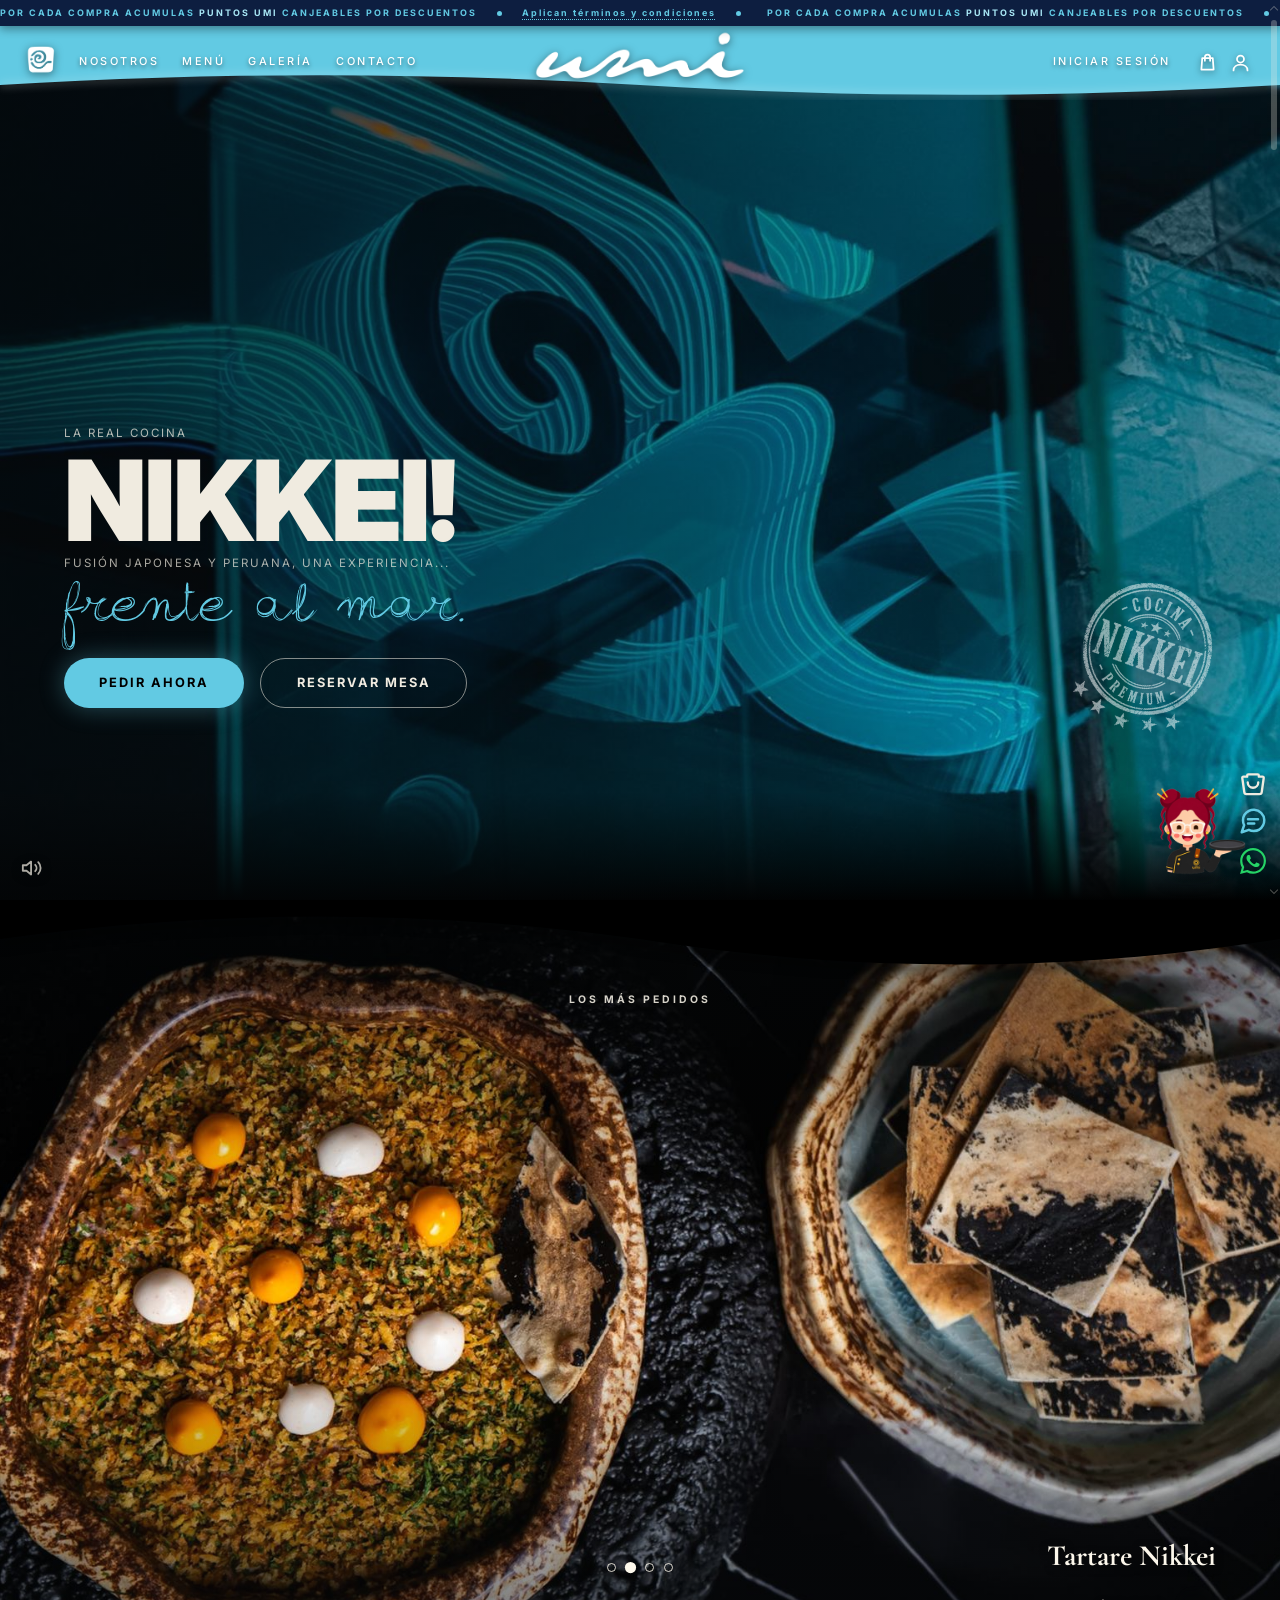
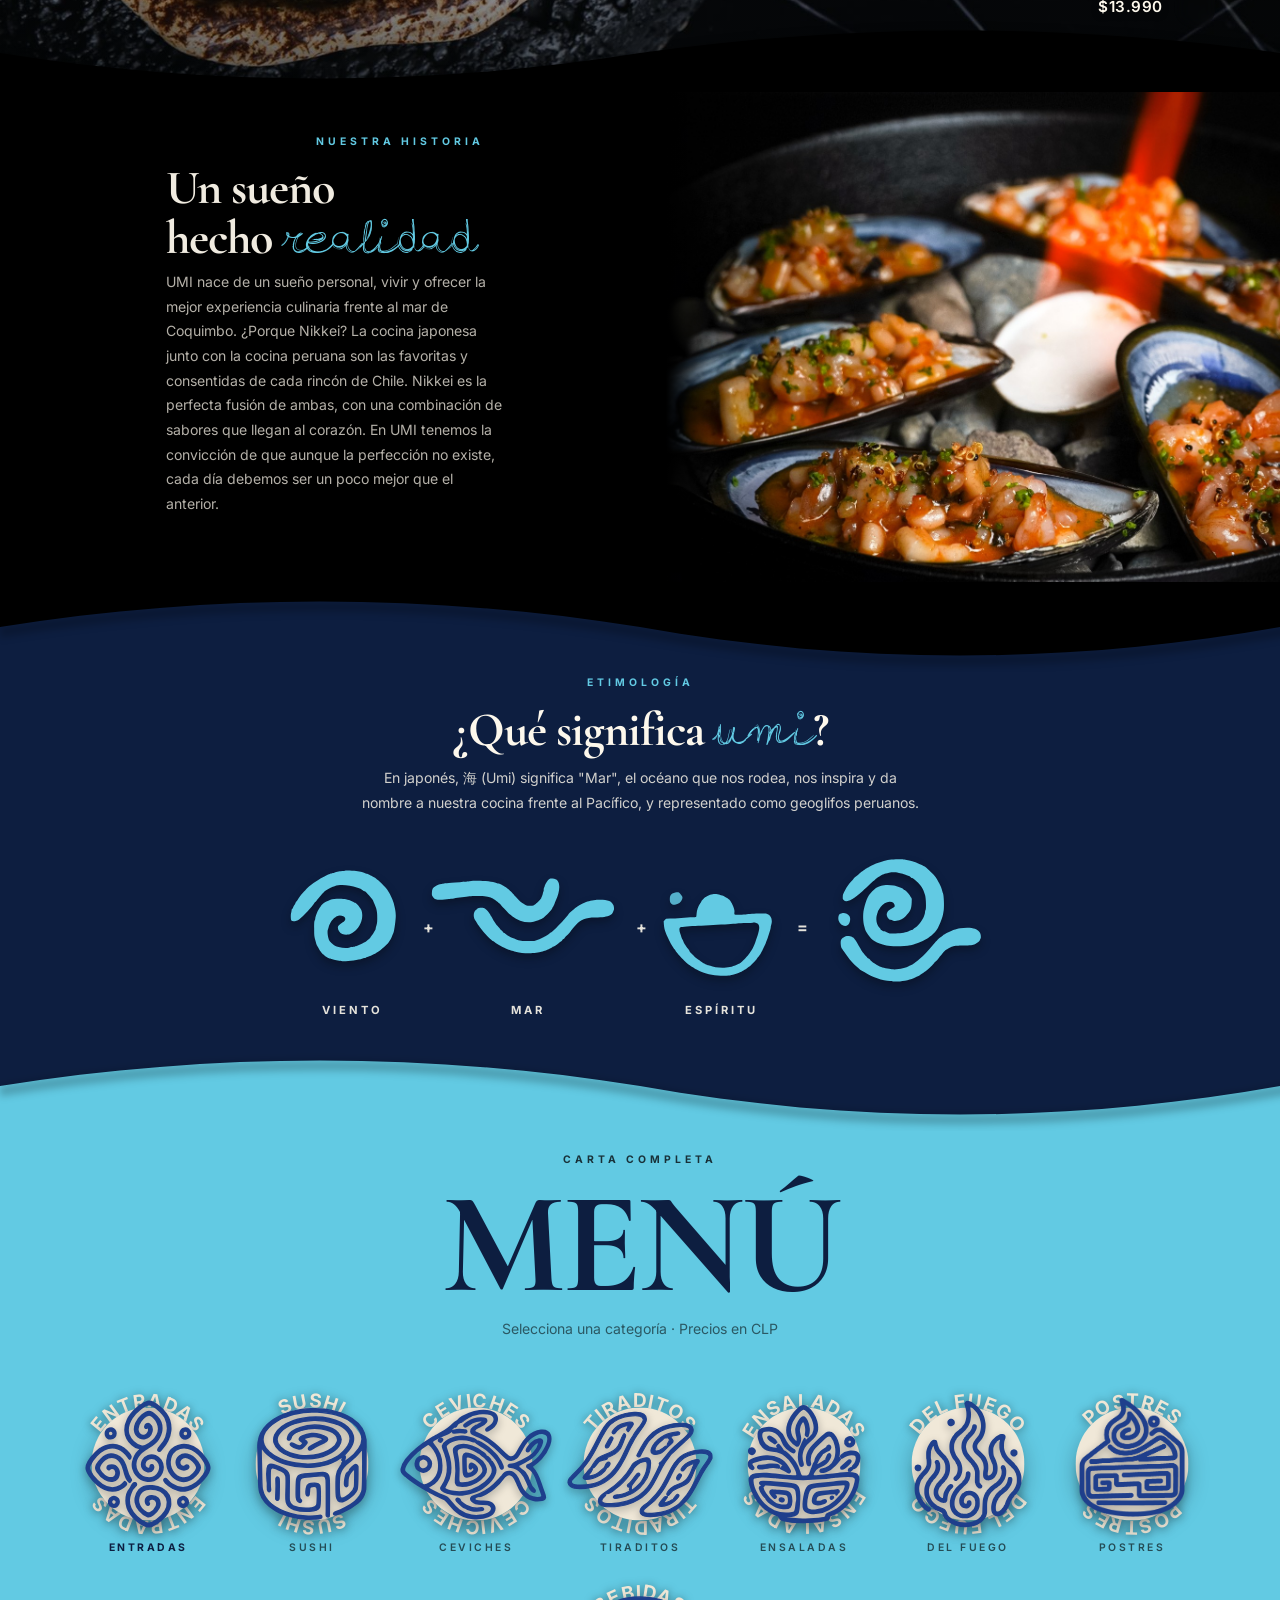
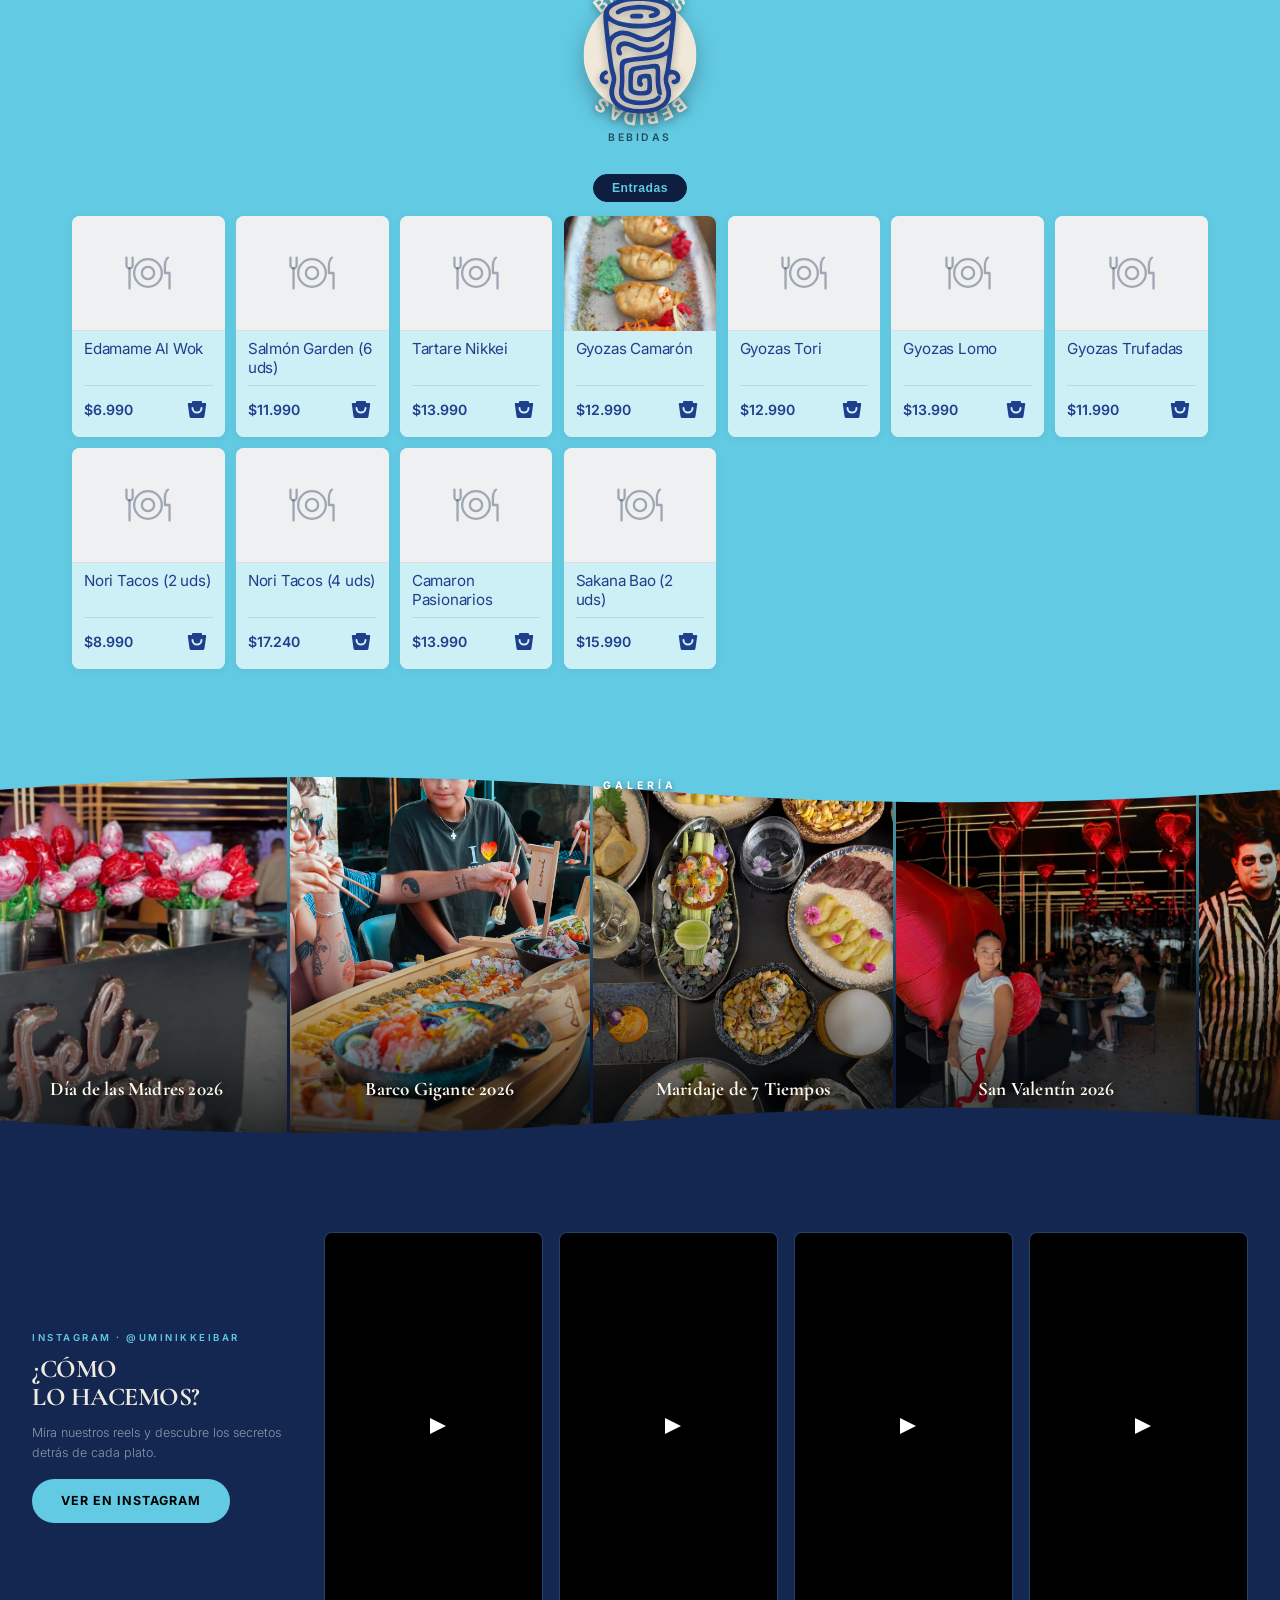
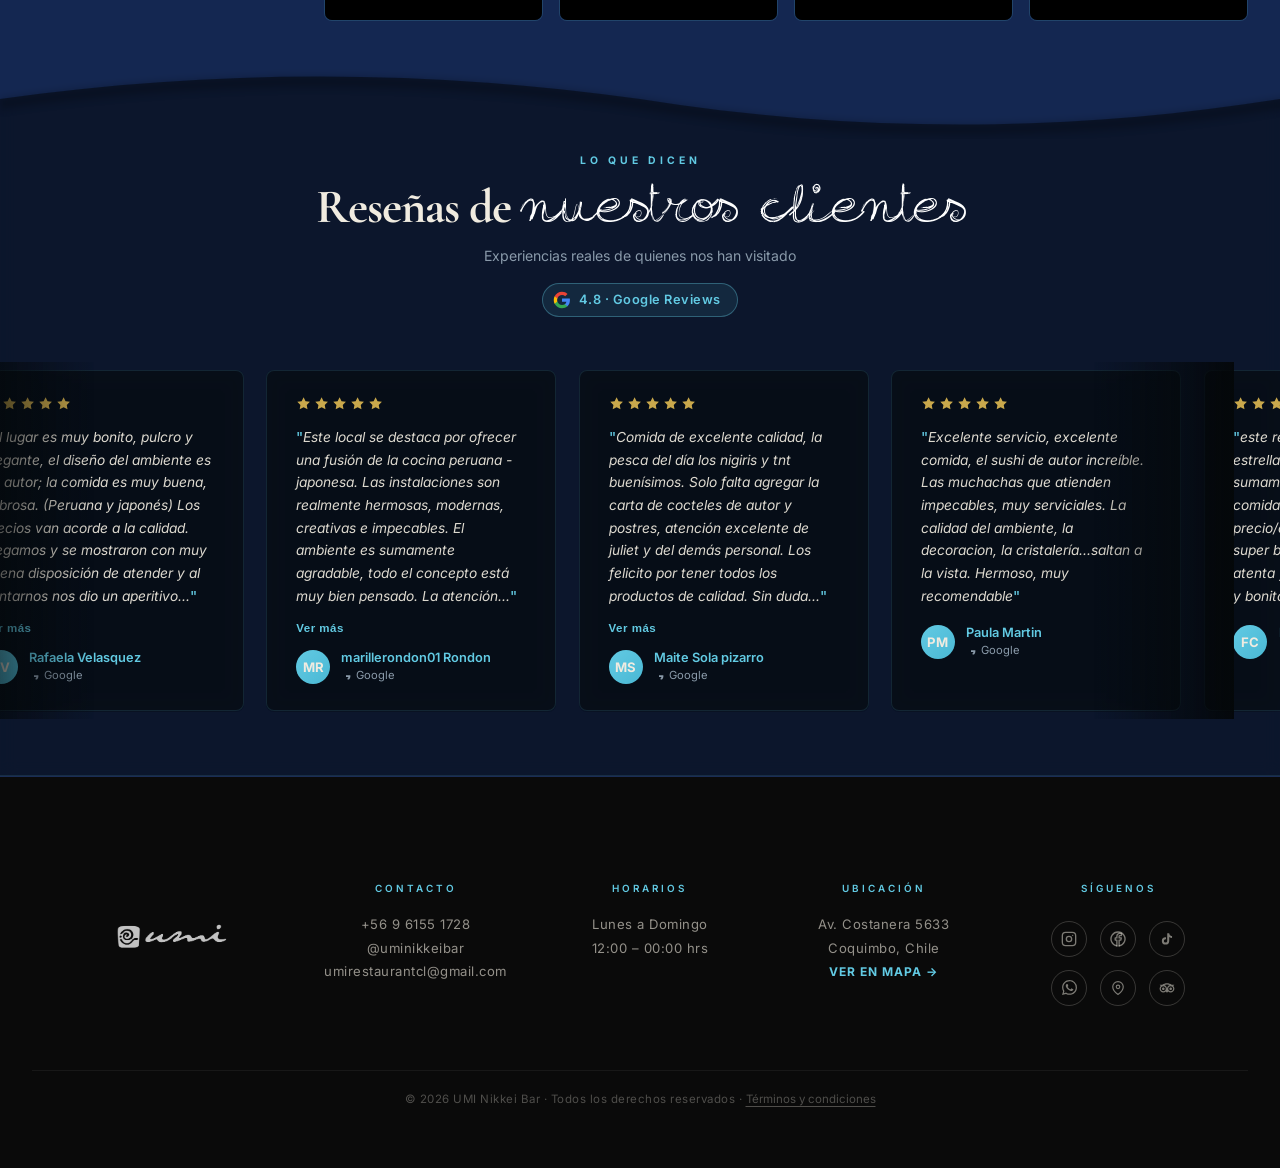
==== index.html @ 6d3ddf5f "Siguenos: Facebook, el pie de la f se funde con el circulo (arco con hueco abajo) para que no quede " ====
﻿<!DOCTYPE html>
<html lang="es">
<head>
<meta charset="UTF-8"/>
<meta name="viewport" content="width=device-width,initial-scale=1.0,minimum-scale=1.0,maximum-scale=5.0,user-scalable=yes"/>
<title>Umi – La Real Cocina Nikkei · Coquimbo</title>
<meta name="description" content="Restaurante Umi en Coquimbo. Cocina Nikkei japonesa-peruana. Sushi, ceviches, rolls y más."/>
<link rel="canonical" href="https://uminikkeibar.cl/"/>
<meta name="theme-color" content="#0d1b3e"/>
<!-- Open Graph / redes sociales -->
<meta property="og:type" content="restaurant"/>
<meta property="og:title" content="UMI Nikkei Bar · La Real Cocina Nikkei · Coquimbo"/>
<meta property="og:description" content="Fusión peruana y japonesa frente al mar. Sushi, ceviches, rolls de autor y más. Pide online con retiro o delivery."/>
<meta property="og:url" content="https://uminikkeibar.cl/"/>
<meta property="og:image" content="https://uminikkeibar.cl/fondo-umi.jpg"/>
<meta property="og:locale" content="es_CL"/>
<meta property="og:site_name" content="UMI Nikkei Bar"/>
<meta name="twitter:card" content="summary_large_image"/>
<meta name="twitter:title" content="UMI Nikkei Bar · Coquimbo"/>
<meta name="twitter:description" content="Fusión peruana y japonesa frente al mar. Pide online."/>
<meta name="twitter:image" content="https://uminikkeibar.cl/fondo-umi.jpg"/>
<link rel="preload" as="image" href="fondo-umi.jpg"/>
<!-- Datos estructurados: restaurante -->
<script type="application/ld+json">
{
  "@context": "https://schema.org",
  "@type": "Restaurant",
  "name": "UMI Nikkei Bar",
  "url": "https://uminikkeibar.cl/",
  "image": "https://uminikkeibar.cl/fondo-umi.jpg",
  "servesCuisine": ["Nikkei", "Japonesa", "Peruana", "Sushi"],
  "priceRange": "$$",
  "telephone": "+56961551728",
  "address": {
    "@type": "PostalAddress",
    "streetAddress": "Av. Costanera 5633",
    "addressLocality": "Coquimbo",
    "addressCountry": "CL"
  },
  "geo": { "@type": "GeoCoordinates", "latitude": -29.9641, "longitude": -71.3387 },
  "openingHoursSpecification": {
    "@type": "OpeningHoursSpecification",
    "dayOfWeek": ["Monday","Tuesday","Wednesday","Thursday","Friday","Saturday","Sunday"],
    "opens": "12:00",
    "closes": "00:00"
  },
  "sameAs": [
    "https://www.instagram.com/uminikkeibar",
    "https://www.tiktok.com/@uminikkeibar.cl",
    "https://www.tripadvisor.cl/Restaurant_Review-g303669-d34105428-Reviews-Umi_Nikkei_Bar-Coquimbo_Coquimbo_Region.html"
  ]
}
</script>
<link rel="icon" type="image/png" sizes="256x256" href="favicon.png"/>
<link rel="shortcut icon" type="image/png" href="favicon.png"/>
<link rel="apple-touch-icon" href="favicon.png"/>
<link rel="preconnect" href="https://fonts.googleapis.com"/>
<link href="https://fonts.googleapis.com/css2?family=Cormorant+Garamond:wght@400;600;700&family=Inter:wght@300;400;500;600&family=Dancing+Script:wght@400;700&family=Great+Vibes&display=swap" rel="stylesheet"/>
<link rel="stylesheet" href="styles.css?v=20260710c"/>
<!-- Google Analytics (GA4) -->
<script async src="https://www.googletagmanager.com/gtag/js?id=G-PS7JT1F1NV"></script>
<script>
  window.dataLayer = window.dataLayer || [];
  function gtag(){dataLayer.push(arguments);}
  gtag('js', new Date());
  gtag('config', 'G-PS7JT1F1NV');
</script>
</head>
<body>

<!-- Clip de ola para el borde inferior de la imagen distintiva (hero) -->
<svg width="0" height="0" style="position:absolute" aria-hidden="true">
  <defs>
    <clipPath id="heroWaveClip" clipPathUnits="objectBoundingBox">
      <path d="M0,0 H1 V0.96 C0.84,1 0.68,0.95 0.5,0.972 C0.32,0.994 0.16,0.95 0,0.968 Z"/>
    </clipPath>
  </defs>
</svg>

<!-- ═══ OLA AQUA SUPERIOR (animada) — telón del banner + navbar, baja hasta el logo ═══ -->
<div class="top-wave wave-anim wa-rev" aria-hidden="true">
  <svg viewBox="0 0 2880 100" preserveAspectRatio="none" xmlns="http://www.w3.org/2000/svg">
    <defs>
      <filter id="topWaveBlur" x="-10%" y="-200%" width="120%" height="500%">
        <feGaussianBlur stdDeviation="4"/>
      </filter>
    </defs>
    <path fill="#62CAE3" d="M0,0 L2880,0 L2880,85 C2640,98 2400,98 2160,85 C1920,72 1680,72 1440,85 C1200,98 960,98 720,85 C480,72 240,72 0,85 Z"/>
    <path d="M0,85 C240,72 480,72 720,85 C960,98 1200,98 1440,85 C1680,72 1920,72 2160,85 C2400,98 2640,98 2880,85" fill="none" stroke="rgba(255,255,255,.45)" stroke-width="2.5" filter="url(#topWaveBlur)"/>
  </svg>
</div>

<!-- ═══ BANNER PROMO PUNTOS (marquesina) ═══ -->
<div class="promo-banner" role="region" aria-label="Programa de puntos UMI">
  <div class="promo-track">
    <span>Por cada compra acumulas <strong>puntos UMI</strong> canjeables por descuentos <span class="promo-dot"></span> <button class="promo-tyc" onclick="openTerms()">Aplican términos y condiciones</button> <span class="promo-dot"></span></span>
    <span>Por cada compra acumulas <strong>puntos UMI</strong> canjeables por descuentos <span class="promo-dot"></span> <button class="promo-tyc" onclick="openTerms()">Aplican términos y condiciones</button> <span class="promo-dot"></span></span>
    <span aria-hidden="true">Por cada compra acumulas <strong>puntos UMI</strong> canjeables por descuentos <span class="promo-dot"></span> <button class="promo-tyc" onclick="openTerms()">Aplican términos y condiciones</button> <span class="promo-dot"></span></span>
    <span aria-hidden="true">Por cada compra acumulas <strong>puntos UMI</strong> canjeables por descuentos <span class="promo-dot"></span> <button class="promo-tyc" onclick="openTerms()">Aplican términos y condiciones</button> <span class="promo-dot"></span></span>
  </div>
</div>

<!-- ═══ NAVBAR ═══ -->
<nav>
  <!-- Escritorio: fila única (enlaces izq | logo centro | cuenta/cesta/puntos der).
       Móvil: nav-linebreak fuerza 2 filas — arriba enlaces + sesión, abajo isotipo/logo/iconos. -->
  <div class="nav-top">
    <div class="nav-side nav-side--left">
      <div class="nav-iso-wrap"><img class="ntb-iso" src="logo-umi-icon.png" alt="UMI"></div>
      <button class="nav-burger" onclick="toggleMobileMenu()" aria-label="Abrir menú" aria-expanded="false">
        <span></span><span></span><span></span>
      </button>
      <a class="ntb-link" href="#nosotros">Nosotros</a>
      <a class="ntb-link" href="#menu">Menú</a>
      <a class="ntb-link" href="#eventos">Galería</a>
      <a class="ntb-link" href="#contacto">Contacto</a>
    </div>
    <div class="nav-wordmark">
      <img id="navLogo" src="logo-umi-word.png" alt="UMI">
    </div>
    <div class="nav-side nav-side--right">
      <a class="ntb-link" id="ntbAccount" href="#" onclick="umiOpenAuth();return false;">Iniciar sesión</a>
      <div class="nav-linebreak" aria-hidden="true"></div>
      <div class="nav-icons-wrap">
        <button class="ntb-icon-btn" onclick="openCart()" aria-label="Mi pedido">
          <svg viewBox="0 0 24 24" fill="none" stroke="currentColor" stroke-width="2" stroke-linecap="round" stroke-linejoin="round"><path d="M6 7h12l1 13H5L6 7z"/><path d="M9 10V6a3 3 0 0 1 6 0v4"/></svg>
          <span class="ntb-bag-badge hidden" id="ntbBagBadge">0</span>
        </button>
        <button class="ntb-icon-btn" id="ntbUserBtn" onclick="umiUserClick()" aria-label="Mi cuenta">
          <svg viewBox="0 0 24 24" fill="none" stroke="currentColor" stroke-width="2" stroke-linecap="round" stroke-linejoin="round"><circle cx="12" cy="8" r="4"/><path d="M4 21c0-4 3.6-6.5 8-6.5s8 2.5 8 6.5"/></svg>
          <span class="ntb-user-pts hidden" id="ntbUserPts"></span>
        </button>
      </div>
    </div>
  </div>
</nav>

<!-- ═══ MENÚ MÓVIL (hamburguesa) ═══ -->
<div class="mobile-menu" id="mobileMenu" onclick="if(event.target===this)toggleMobileMenu()">
  <nav class="mobile-menu-list">
    <a href="#favCarousel" onclick="toggleMobileMenu()">Lo más pedido</a>
    <a href="#nosotros" onclick="toggleMobileMenu()">Nosotros</a>
    <a href="#menu" onclick="toggleMobileMenu()">Menú</a>
    <a href="#eventos" onclick="toggleMobileMenu()">Galería</a>
    <a href="#como" onclick="toggleMobileMenu()">¿Cómo lo hacemos?</a>
    <a href="#resenas" onclick="toggleMobileMenu()">Reseñas</a>
    <a href="#contacto" onclick="toggleMobileMenu()">Contacto</a>
    <a href="#" class="mm-login" onclick="toggleMobileMenu();umiOpenAuth();return false;">Iniciar sesión</a>
  </nav>
</div>

<!-- ═══ SECCIÓN 1: HERO — alineado a la izquierda, referencia exacta ═══ -->
<section class="hero-sec" id="inicio">

  <!-- Texto hero — izquierda -->
  <div class="hero-content">
    <span class="hero-eyebrow">La real cocina</span>
    <h1 class="hero-title" aria-label="NIKKEI!"><span>N</span><span>I</span><span>K</span><span>K</span><span>E</span><span>I</span><span>!</span></h1>
    <p class="hero-sub">Fusión Japonesa y Peruana, una experiencia...</p>
    <div class="hero-script-line" style="justify-content:flex-end;padding-right:0;margin-top:.5rem">
      <span class="hero-script"><span class="hs-w">frente</span> <span class="hs-w">al</span> <span class="hs-w">mar</span><span class="hs-w hs-dot">.</span></span>
    </div>
    <div class="hero-btns">
      <a class="btn-hero-primary" href="#menu">
        PEDIR AHORA
      </a>
      <a class="btn-hero-secondary" href="https://wa.me/56961551728?text=Hola%20Umi!%20Quiero%20reservar%20una%20mesa" target="_blank">
        RESERVAR MESA
      </a>
    </div>
  </div>

  <!-- Sello / badge circular derecho -->
  <div class="hero-badge hero-stamp" aria-hidden="true">
    <img src="sello-nikkei-white.png?v=1" alt="Sello Cocina Nikkei Premium"/>
  </div>

  <!-- Sin ola negra aquí: la imagen distintiva se alarga y toca la ola de "Los más pedidos" -->
</section>

<!-- ═══ SECCIÓN: QUÉ SIGNIFICA UMI — fondo dorado ═══ -->
<section class="significado-sec" id="favCarousel">
  <!-- Fotos a pantalla completa de la sección -->
  <div class="fav-track" id="favTrack"></div>

  <!-- Encabezado superpuesto -->
  <div class="fav-head">
    <span class="significado-label">Los más pedidos</span>
  </div>

  <!-- Puntitos de navegación -->
  <div class="fav-dots" id="favDots"></div>

  <!-- Ola superior: negro recorta sobre la foto (la imagen distintiva de Hero la toca por arriba) -->
  <div class="sig-wave-top wave-anim wa-slow" aria-hidden="true">
    <svg viewBox="0 0 2880 80" preserveAspectRatio="none" xmlns="http://www.w3.org/2000/svg">
      <defs>
        <filter id="favTopBlur" x="-10%" y="-200%" width="120%" height="500%">
          <feGaussianBlur stdDeviation="4"/>
        </filter>
        <!-- El negro se difumina: transparente arriba → negro en la cresta de la ola -->
        <linearGradient id="favTopFade" x1="0" y1="0" x2="0" y2="1">
          <stop offset="0" stop-color="#000" stop-opacity="0"/>
          <stop offset="0.62" stop-color="#000" stop-opacity="1"/>
        </linearGradient>
      </defs>
      <path fill="#000" d="M0,0 L2880,0 L2880,40 C2640,74 2400,74 2160,40 C1920,10 1680,10 1440,40 C1200,74 960,74 720,40 C480,10 240,10 0,40 Z"/>
      <path d="M0,40 C240,10 480,10 720,40 C960,74 1200,74 1440,40 C1680,10 1920,10 2160,40 C2400,74 2640,74 2880,40" fill="none" stroke="rgba(4,7,9,.36)" stroke-width="8" filter="url(#favTopBlur)" transform="translate(0,5)"/>
    </svg>
  </div>

  <!-- Ola inferior: negro recorta sobre la foto; la foto proyecta sombra sobre nuestra historia -->
  <div class="sig-wave-bottom wave-anim wa-rev">
    <svg viewBox="0 0 2880 80" preserveAspectRatio="none" xmlns="http://www.w3.org/2000/svg">
      <defs>
        <filter id="favWaveBlur" x="-10%" y="-200%" width="120%" height="500%">
          <feGaussianBlur stdDeviation="4"/>
        </filter>
      </defs>
      <path fill="#000" d="M0,40 C240,74 480,74 720,40 C960,10 1200,10 1440,40 C1680,74 1920,74 2160,40 C2400,10 2640,10 2880,40 L2880,80 L0,80 Z"/>
      <path d="M0,40 C240,74 480,74 720,40 C960,10 1200,10 1440,40 C1680,74 1920,74 2160,40 C2400,10 2640,10 2880,40" fill="none" stroke="rgba(4,7,9,.4)" stroke-width="7" filter="url(#favWaveBlur)" transform="translate(0,4)"/>
    </svg>
  </div>
</section>

<!-- ═══ SECCIÓN 2: CREAM — Historia + Más Pedidos ═══ -->
<section class="cream-sec" id="nosotros">
  <div class="cream-inner">

    <!-- Columna izquierda: Nuestra Historia -->
    <div class="cream-historia">
      <span class="cream-label">Nuestra Historia</span>
      <h2 class="cream-title">Un sueño<br/>hecho <em>realidad</em></h2>
      <p class="cream-desc">UMI nace de un sueño personal, vivir y ofrecer la mejor experiencia culinaria frente al mar de Coquimbo. ¿Porque Nikkei? La cocina japonesa junto con la cocina peruana son las favoritas y consentidas de cada rincón de Chile. Nikkei es la perfecta fusión de ambas, con una combinación de sabores que llegan al corazón. En UMI tenemos la convicción de que aunque la perfección no existe, cada día debemos ser un poco mejor que el anterior.</p>
    </div>

  </div>

  <!-- Foto: a todo el ancho/alto restante, pegada al borde derecho.
       Los recortes de ola ya los ponen las secciones vecinas (Los más
       pedidos arriba, Etimología abajo); la foto no necesita ola propia. -->
  <div class="cream-photo">
    <img src="historia-conchas.jpg" alt="Conchas UMI" loading="lazy"/>
  </div>
</section>

<!-- ═══ SECCIÓN: ETIMOLOGÍA — fondo arena, separada por ola ═══ -->
<section class="etim-sec">
  <!-- Ola: cream (historia) por delante, proyecta sombra sobre la arena -->
  <div class="etim-wave wave-anim" aria-hidden="true">
    <svg viewBox="0 0 2880 90" preserveAspectRatio="none" xmlns="http://www.w3.org/2000/svg">
      <defs>
        <filter id="etimWaveBlur" x="-10%" y="-200%" width="120%" height="500%">
          <feGaussianBlur stdDeviation="4"/>
        </filter>
      </defs>
      <path fill="#000" d="M0,0 L2880,0 L2880,45 C2640,83 2400,83 2160,45 C1920,11 1680,11 1440,45 C1200,83 960,83 720,45 C480,11 240,11 0,45 Z"/>
      <path d="M0,45 C240,11 480,11 720,45 C960,83 1200,83 1440,45 C1680,11 1920,11 2160,45 C2400,83 2640,83 2880,45" fill="none" stroke="rgba(4,7,9,.28)" stroke-width="8" filter="url(#etimWaveBlur)" transform="translate(0,5)"/>
    </svg>
  </div>

  <div class="cream-etim-full">
    <span class="significado-label">Etimología</span>
    <h2 class="significado-title">¿Qué significa <em>UMI</em>?</h2>
    <p class="significado-desc">En japonés, 海 (Umi) significa "Mar", el océano que nos rodea, nos inspira y da nombre a nuestra cocina frente al Pacífico, y representado como geoglifos peruanos.</p>
    <div class="sig-layout">
      <div class="sig-img-wrap">
        <img src="umi-significado.svg" class="sig-svg" alt="Viento + Mar + Espíritu = UMI"/>
        <span class="sig-op" style="left:26.5%;top:68%">+</span>
        <span class="sig-op" style="left:50.2%;top:68%">+</span>
        <span class="sig-op" style="left:68%;top:68%">=</span>
      </div>
      <div class="sig-labels">
        <span class="sig-word" style="left:18%">Viento</span>
        <span class="sig-word" style="left:37.5%">Mar</span>
        <span class="sig-word" style="left:59%">Espíritu</span>
      </div>
    </div>
  </div>
</section>

<!-- ═══ SECCIÓN 2: MENÚ ═══ -->
<section class="menu-sec" id="menu">

  <!-- Ola superior: arena (etimología) por delante, entra al teal del menú -->
  <div class="menu-wave-top wave-anim wa-slow wa-rev" aria-hidden="true">
    <svg viewBox="0 0 2880 90" preserveAspectRatio="none" xmlns="http://www.w3.org/2000/svg">
      <defs>
        <filter id="menuWaveTopBlur" x="-10%" y="-200%" width="120%" height="500%">
          <feGaussianBlur stdDeviation="4"/>
        </filter>
      </defs>
      <path fill="#0d1e40" d="M0,0 L2880,0 L2880,45 C2640,83 2400,83 2160,45 C1920,11 1680,11 1440,45 C1200,83 960,83 720,45 C480,11 240,11 0,45 Z"/>
      <path d="M0,45 C240,11 480,11 720,45 C960,83 1200,83 1440,45 C1680,11 1920,11 2160,45 C2400,83 2640,83 2880,45" fill="none" stroke="rgba(4,7,9,.28)" stroke-width="8" filter="url(#menuWaveTopBlur)" transform="translate(0,5)"/>
    </svg>
  </div>

  <!-- ZONA TEAL: título + círculos + pills -->
  <div class="menu-sec-inner">
    <span class="sec-label" style="display:block;text-align:center">Carta completa</span>
    <h2 class="menu-big-title">
      <span class="ml-front">M</span><span class="ml-behind">E</span><span class="ml-front">N</span><span class="ml-behind">Ú</span>
    </h2>
    <p class="menu-sec-sub">Selecciona una categoría · Precios en CLP</p>
    <div class="cat-circles" id="mainCats"></div>
    <div class="subcat-row" id="subcatRow"></div>
  </div>

  <!-- Wave cut bezier suave -->
  <div class="menu-wave-cut" aria-hidden="true">
    <svg viewBox="0 0 1440 100" preserveAspectRatio="none" xmlns="http://www.w3.org/2000/svg">
      <path fill="#f0e8d8" d="M0,0 L0,40 C200,85 400,10 600,50 C800,88 1000,15 1200,48 C1320,65 1400,38 1440,42 L1440,0 L1440,100 L0,100 Z"/>
    </svg>
  </div>

  <!-- ZONA OSCURA: items del menú -->
  <div class="menu-dark-area">
    <div style="max-width:1200px;margin:0 auto">
      <div id="menuContent"></div>
    </div>
  </div>

  <!-- Contorno INFERIOR real de la caligrafía UMI — fondo oscuro asciende desde el suelo de las letras -->
  <div class="menu-bottom-wave wave-anim" aria-hidden="true">
    <svg viewBox="0 0 2880 100" preserveAspectRatio="none" xmlns="http://www.w3.org/2000/svg">
      <defs>
        <filter id="menuWaveBlur" x="-10%" y="-200%" width="120%" height="500%">
          <feGaussianBlur stdDeviation="4"/>
        </filter>
      </defs>
      <path fill="var(--teal)" d="M0,0 L2880,0 L2880,54 C2640,88 2400,88 2160,54 C1920,24 1680,24 1440,54 C1200,88 960,88 720,54 C480,24 240,24 0,54 Z"/>
      <path d="M0,54 C240,24 480,24 720,54 C960,88 1200,88 1440,54 C1680,24 1920,24 2160,54 C2400,88 2640,88 2880,54" fill="none" stroke="rgba(4,7,9,.32)" stroke-width="8" filter="url(#menuWaveBlur)" transform="translate(0,5)"/>
    </svg>
  </div>

</section>

<!-- ═══ SECCIÓN: EVENTOS / GALERÍA ═══ -->
<section class="eventos-sec" id="eventos">
  <div class="eventos-inner">
    <span class="eventos-label">Galería</span>
    <div class="eventos-cards-wrap">
    <div class="eventos-grid" id="eventosGrid">
      <button class="evento-card" type="button" onclick="openEventGallery('dia-de-las-madres-2026')">
        <img src="eventos/dia-de-las-madres-2026/cover.jpg" alt="Día de las Madres 2026" loading="lazy">
        <div class="evento-overlay"><span class="evento-title">Día de las Madres 2026</span></div>
      </button>
      <button class="evento-card" type="button" onclick="openEventGallery('barco-gigante-2026')">
        <img src="eventos/barco-gigante-2026/05.jpg" alt="Barco Gigante 2026" loading="lazy">
        <div class="evento-overlay"><span class="evento-title">Barco Gigante 2026</span></div>
      </button>
      <button class="evento-card" type="button" onclick="openEventGallery('maridaje-7-tiempos')">
        <img src="eventos/maridaje-7-tiempos/04.jpg" alt="Maridaje de 7 Tiempos" loading="lazy">
        <div class="evento-overlay"><span class="evento-title">Maridaje de 7 Tiempos</span></div>
      </button>
      <button class="evento-card" type="button" onclick="openEventGallery('san-valentin-2026')">
        <img src="eventos/san-valentin-2026/03.jpg" alt="San Valentín 2026" loading="lazy">
        <div class="evento-overlay"><span class="evento-title">San Valentín 2026</span></div>
      </button>
      <button class="evento-card" type="button" onclick="openEventGallery('halloween-2025')">
        <img src="eventos/halloween-2025/01.jpg" alt="Halloween 2025" loading="lazy">
        <div class="evento-overlay"><span class="evento-title">Halloween 2025</span></div>
      </button>
    </div>
    <!-- Los BORDES superior e inferior de las tarjetas SON olas extensas que se mueven (mismo estilo que las olas de sección) -->
    <div class="cards-wave cards-wave--top wave-anim wa-slow" aria-hidden="true">
      <svg viewBox="0 0 2880 64" preserveAspectRatio="none" xmlns="http://www.w3.org/2000/svg">
        <path fill="#62CAE3" d="M0,0 L2880,0 L2880,34 C2640,54 2400,54 2160,34 C1920,14 1680,14 1440,34 C1200,54 960,54 720,34 C480,14 240,14 0,34 Z"/>
      </svg>
    </div>
    <div class="cards-wave cards-wave--bottom wave-anim wa-slow wa-rev" aria-hidden="true">
      <svg viewBox="0 0 2880 64" preserveAspectRatio="none" xmlns="http://www.w3.org/2000/svg">
        <path fill="#142751" d="M0,30 C240,50 480,50 720,30 C960,10 1200,10 1440,30 C1680,50 1920,50 2160,30 C2400,10 2640,10 2880,30 L2880,64 L0,64 Z"/>
      </svg>
    </div>
    </div>
  </div>

  <!-- Ola divisoria hacia "¿Cómo lo hacemos?" — se desplaza como agua (animación CSS, funciona en todos los navegadores) -->
  <div class="eventos-wave-bottom wave-anim wa-fast wa-rev" aria-hidden="true">
    <svg viewBox="0 0 2880 80" preserveAspectRatio="none" xmlns="http://www.w3.org/2000/svg">
      <defs>
        <filter id="eventosWaveBlur" x="-10%" y="-200%" width="120%" height="500%">
          <feGaussianBlur stdDeviation="4"/>
        </filter>
      </defs>
      <path d="M0,40 C240,74 480,74 720,40 C960,10 1200,10 1440,40 C1680,74 1920,74 2160,40 C2400,10 2640,10 2880,40" fill="none" stroke="rgba(2,5,12,.55)" stroke-width="9" filter="url(#eventosWaveBlur)" transform="translate(0,6)"/>
      <path fill="#142751" d="M0,40 C240,74 480,74 720,40 C960,10 1200,10 1440,40 C1680,74 1920,74 2160,40 C2400,10 2640,10 2880,40 L2880,80 L0,80 Z"/>
    </svg>
  </div>
</section>

<!-- Modal: catálogo del evento (carrusel coverflow) -->
<div class="event-modal" id="eventModal" onclick="if(event.target===this)closeEventGallery()">
  <div class="event-modal-bar">
    <h3 class="event-modal-title" id="eventModalTitle"></h3>
    <button class="event-modal-close" onclick="closeEventGallery()" aria-label="Cerrar">
      <svg width="20" height="20" viewBox="0 0 24 24" fill="none" stroke="currentColor" stroke-width="2"><line x1="6" y1="6" x2="18" y2="18"/><line x1="18" y1="6" x2="6" y2="18"/></svg>
    </button>
  </div>
  <div class="event-stage" id="eventStage">
    <div class="event-side event-prev" id="eventPrev" onclick="eventGoRel(-1)" aria-label="Anterior"></div>
    <div class="event-main" id="eventMain"></div>
    <div class="event-side event-next" id="eventNext" onclick="eventGoRel(1)" aria-label="Siguiente"></div>
  </div>
</div>

<!-- ═══ SECCIÓN 4: VIDEOS / REELS ═══ -->
<section class="videos-sec" id="como">
  <div class="videos-inner">
    <div class="videos-left">
      <span class="videos-left-label">Instagram · @uminikkeibar</span>
      <h2 class="videos-title">¿CÓMO <br class="videos-title-break"/>LO HACEMOS?</h2>
      <p>Mira nuestros reels y descubre los secretos detrás de cada plato.</p>
      <a class="btn-reels" href="https://www.instagram.com/uminikkeibar" target="_blank">Ver en Instagram</a>
    </div>
    <div class="reels-grid">
      <div class="reel-card reel-embed-card" onclick="playReel(this)">
        <img class="reel-preview" src="previews/reel1.jpg" alt="Reel 1">
        <video class="reel-video" src="videos/reel1.mp4" autoplay muted loop playsinline></video>
        <div class="reel-play-btn"><svg width="48" height="48" viewBox="0 0 24 24"><circle cx="12" cy="12" r="11" fill="rgba(0,0,0,0.5)"/><polygon points="10,8 18,12 10,16" fill="white"/></svg></div>
        <button class="reel-sound-btn muted" onclick="toggleReelSound(event,this)">
          <svg class="icon-muted" width="16" height="16" viewBox="0 0 24 24" fill="none" stroke="currentColor" stroke-width="2"><polygon points="11 5 6 9 2 9 2 15 6 15 11 19 11 5"/><line x1="23" y1="9" x2="17" y2="15"/><line x1="17" y1="9" x2="23" y2="15"/></svg>
          <svg class="icon-sound" width="16" height="16" viewBox="0 0 24 24" fill="none" stroke="currentColor" stroke-width="2" style="display:none"><polygon points="11 5 6 9 2 9 2 15 6 15 11 19 11 5"/><path d="M19.07 4.93a10 10 0 0 1 0 14.14M15.54 8.46a5 5 0 0 1 0 7.07"/></svg>
        </button>
      </div>
      <div class="reel-card reel-embed-card" onclick="playReel(this)">
        <img class="reel-preview" src="previews/reel2.jpg" alt="Reel 2">
        <video class="reel-video" src="videos/reel2.mp4" autoplay muted loop playsinline></video>
        <div class="reel-play-btn"><svg width="48" height="48" viewBox="0 0 24 24"><circle cx="12" cy="12" r="11" fill="rgba(0,0,0,0.5)"/><polygon points="10,8 18,12 10,16" fill="white"/></svg></div>
        <button class="reel-sound-btn muted" onclick="toggleReelSound(event,this)">
          <svg class="icon-muted" width="16" height="16" viewBox="0 0 24 24" fill="none" stroke="currentColor" stroke-width="2"><polygon points="11 5 6 9 2 9 2 15 6 15 11 19 11 5"/><line x1="23" y1="9" x2="17" y2="15"/><line x1="17" y1="9" x2="23" y2="15"/></svg>
          <svg class="icon-sound" width="16" height="16" viewBox="0 0 24 24" fill="none" stroke="currentColor" stroke-width="2" style="display:none"><polygon points="11 5 6 9 2 9 2 15 6 15 11 19 11 5"/><path d="M19.07 4.93a10 10 0 0 1 0 14.14M15.54 8.46a5 5 0 0 1 0 7.07"/></svg>
        </button>
      </div>
      <div class="reel-card reel-embed-card" onclick="playReel(this)">
        <img class="reel-preview" src="previews/reel3.jpg" alt="Reel 3">
        <video class="reel-video" src="videos/reel3.mp4" autoplay muted loop playsinline></video>
        <div class="reel-play-btn"><svg width="48" height="48" viewBox="0 0 24 24"><circle cx="12" cy="12" r="11" fill="rgba(0,0,0,0.5)"/><polygon points="10,8 18,12 10,16" fill="white"/></svg></div>
        <button class="reel-sound-btn muted" onclick="toggleReelSound(event,this)">
          <svg class="icon-muted" width="16" height="16" viewBox="0 0 24 24" fill="none" stroke="currentColor" stroke-width="2"><polygon points="11 5 6 9 2 9 2 15 6 15 11 19 11 5"/><line x1="23" y1="9" x2="17" y2="15"/><line x1="17" y1="9" x2="23" y2="15"/></svg>
          <svg class="icon-sound" width="16" height="16" viewBox="0 0 24 24" fill="none" stroke="currentColor" stroke-width="2" style="display:none"><polygon points="11 5 6 9 2 9 2 15 6 15 11 19 11 5"/><path d="M19.07 4.93a10 10 0 0 1 0 14.14M15.54 8.46a5 5 0 0 1 0 7.07"/></svg>
        </button>
      </div>
      <div class="reel-card reel-embed-card" onclick="playReel(this)">
        <img class="reel-preview" src="previews/reel4.jpg" alt="Reel 4">
        <video class="reel-video" src="videos/reel4.mp4" autoplay muted loop playsinline></video>
        <div class="reel-play-btn"><svg width="48" height="48" viewBox="0 0 24 24"><circle cx="12" cy="12" r="11" fill="rgba(0,0,0,0.5)"/><polygon points="10,8 18,12 10,16" fill="white"/></svg></div>
        <button class="reel-sound-btn muted" onclick="toggleReelSound(event,this)">
          <svg class="icon-muted" width="16" height="16" viewBox="0 0 24 24" fill="none" stroke="currentColor" stroke-width="2"><polygon points="11 5 6 9 2 9 2 15 6 15 11 19 11 5"/><line x1="23" y1="9" x2="17" y2="15"/><line x1="17" y1="9" x2="23" y2="15"/></svg>
          <svg class="icon-sound" width="16" height="16" viewBox="0 0 24 24" fill="none" stroke="currentColor" stroke-width="2" style="display:none"><polygon points="11 5 6 9 2 9 2 15 6 15 11 19 11 5"/><path d="M19.07 4.93a10 10 0 0 1 0 14.14M15.54 8.46a5 5 0 0 1 0 7.07"/></svg>
        </button>
      </div>
    </div>
  </div>
</section>

<!-- CONTACTO + INFO ── integrado antes del footer -->

<!-- REVIEWS -->
<section class="reviews-sec" id="resenas">
  <!-- Ola divisoria: el navy de "¿Cómo lo hacemos?" cae sobre "Lo que dicen" -->
  <div class="reviews-wave-top wave-anim" aria-hidden="true">
    <svg viewBox="0 0 2880 80" preserveAspectRatio="none" xmlns="http://www.w3.org/2000/svg">
      <defs>
        <filter id="reviewsWaveBlur" x="-10%" y="-200%" width="120%" height="500%">
          <feGaussianBlur stdDeviation="4"/>
        </filter>
      </defs>
      <path fill="#142751" d="M0,0 L2880,0 L2880,40 C2640,74 2400,74 2160,40 C1920,10 1680,10 1440,40 C1200,74 960,74 720,40 C480,10 240,10 0,40 Z"/>
      <path d="M0,40 C240,10 480,10 720,40 C960,74 1200,74 1440,40 C1680,10 1920,10 2160,40 C2400,74 2640,74 2880,40" fill="none" stroke="rgba(4,7,9,.32)" stroke-width="8" filter="url(#reviewsWaveBlur)" transform="translate(0,5)"/>
    </svg>
  </div>
  <div class="reviews-head">
    <span class="sec-label">Lo que dicen</span>
    <h2>Reseñas de <em>nuestros clientes</em></h2>
    <p>Experiencias reales de quienes nos han visitado</p>
    <div class="reviews-badge">
      <svg viewBox="0 0 24 24" xmlns="http://www.w3.org/2000/svg">
        <path d="M22.56 12.25c0-.78-.07-1.53-.2-2.25H12v4.26h5.92c-.26 1.37-1.04 2.53-2.21 3.31v2.77h3.57c2.08-1.92 3.28-4.74 3.28-8.09z" fill="#4285F4"/>
        <path d="M12 23c2.97 0 5.46-.98 7.28-2.66l-3.57-2.77c-.98.66-2.23 1.06-3.71 1.06-2.86 0-5.29-1.93-6.16-4.53H2.18v2.84C3.99 20.53 7.7 23 12 23z" fill="#34A853"/>
        <path d="M5.84 14.09c-.22-.66-.35-1.36-.35-2.09s.13-1.43.35-2.09V7.07H2.18C1.43 8.55 1 10.22 1 12s.43 3.45 1.18 4.93l3.66-2.84z" fill="#FBBC05"/>
        <path d="M12 5.38c1.62 0 3.06.56 4.21 1.64l3.15-3.15C17.45 2.09 14.97 1 12 1 7.7 1 3.99 3.47 2.18 7.07l3.66 2.84c.87-2.6 3.3-4.53 6.16-4.53z" fill="#EA4335"/>
      </svg>
      <span>4.8 · Google Reviews</span>
    </div>
  </div>
  <div class="reviews-track-wrap">
    <div class="reviews-track" id="revTrack">

      <!-- 17 RESEÑAS REALES GOOGLE -->

      <div class="rev-card">
        <div class="rev-stars"><svg viewBox="0 0 24 24"><polygon points="12,2 15.09,8.26 22,9.27 17,14.14 18.18,21.02 12,17.77 5.82,21.02 7,14.14 2,9.27 8.91,8.26"/></svg><svg viewBox="0 0 24 24"><polygon points="12,2 15.09,8.26 22,9.27 17,14.14 18.18,21.02 12,17.77 5.82,21.02 7,14.14 2,9.27 8.91,8.26"/></svg><svg viewBox="0 0 24 24"><polygon points="12,2 15.09,8.26 22,9.27 17,14.14 18.18,21.02 12,17.77 5.82,21.02 7,14.14 2,9.27 8.91,8.26"/></svg><svg viewBox="0 0 24 24"><polygon points="12,2 15.09,8.26 22,9.27 17,14.14 18.18,21.02 12,17.77 5.82,21.02 7,14.14 2,9.27 8.91,8.26"/></svg><svg viewBox="0 0 24 24"><polygon points="12,2 15.09,8.26 22,9.27 17,14.14 18.18,21.02 12,17.77 5.82,21.02 7,14.14 2,9.27 8.91,8.26"/></svg></div>
        <div class="rev-text">El lugar es muy bonito, pulcro y elegante, el diseño del ambiente es de autor; la comida es muy buena, sabrosa. (Peruana y japonés) Los precios van acorde a la calidad. Llegamos y se mostraron con muy buena disposición de atender y al sentarnos nos dio un aperitivo delicioso de salmón y un shot de pisco sour que en las orillas tiene sal y merken en lo personal me sorprendió. Yo pedí fideos udon a la huancaína con lomo saltado a 18.990 y mi hermana pidió un lomo saltado con papas y arroz; acompañado de una limonada clásica. El cual ambos estaban muy deliciosos y la presentación muy linda. La carne muy blanda en el punto perfecto. Recomiendo este lugar. Tiene ambientes con vista al mar y otro ambiente dentro más privado y cómodo. Para una cita, para cualquier salida con amigos o familia es una gran experiencia gastronómica.</div>
        <div class="rev-author"><div class="rev-av">RV</div><div class="rev-info"><div class="rev-name">Rafaela Velasquez</div><div class="rev-src"><svg viewBox="0 0 24 24"><path d="M22.56 12.25c0-.78-.07-1.53-.2-2.25H12v4.26h5.92c-.26 1.37-1.04 2.53-2.21 3.31v2.77h3.57c2.08-1.92 3.28-4.74 3.28-8.09z" fill="currentColor"/></svg>Google</div></div></div>
      </div>

      <div class="rev-card">
        <div class="rev-stars"><svg viewBox="0 0 24 24"><polygon points="12,2 15.09,8.26 22,9.27 17,14.14 18.18,21.02 12,17.77 5.82,21.02 7,14.14 2,9.27 8.91,8.26"/></svg><svg viewBox="0 0 24 24"><polygon points="12,2 15.09,8.26 22,9.27 17,14.14 18.18,21.02 12,17.77 5.82,21.02 7,14.14 2,9.27 8.91,8.26"/></svg><svg viewBox="0 0 24 24"><polygon points="12,2 15.09,8.26 22,9.27 17,14.14 18.18,21.02 12,17.77 5.82,21.02 7,14.14 2,9.27 8.91,8.26"/></svg><svg viewBox="0 0 24 24"><polygon points="12,2 15.09,8.26 22,9.27 17,14.14 18.18,21.02 12,17.77 5.82,21.02 7,14.14 2,9.27 8.91,8.26"/></svg><svg viewBox="0 0 24 24"><polygon points="12,2 15.09,8.26 22,9.27 17,14.14 18.18,21.02 12,17.77 5.82,21.02 7,14.14 2,9.27 8.91,8.26"/></svg></div>
        <div class="rev-text">Este local se destaca por ofrecer una fusión de la cocina peruana - japonesa. Las instalaciones son realmente hermosas, modernas, creativas e impecables. El ambiente es sumamente agradable, todo el concepto está muy bien pensado. La atención de todo el personal es buena, se esmeran para que los clientes se lleven una gran experiencia. Elegimos éste lugar para la cena de cumpleaños de mi esposo, nos recibieron con un par de shots de pisco maracuyá-mango, 🥭 estaban exquisitos, con el punto licor exacto. Como platos principales pedimos udon huancaína, riquísimo y lo recomiendo 100%. El restaurante obsequió una caipiriña al cumpleañero y yo pedí una limonada mango-maracuyá, ambos cócteles estaban ricos y muy bien presentados. La pasamos genial y sin duda volveremos. Es una parada obligada para todos los que visiten la Av. Costanera de Coquimbo!!! 🦞</div>
        <div class="rev-author"><div class="rev-av">MR</div><div class="rev-info"><div class="rev-name">marillerondon01 Rondon</div><div class="rev-src"><svg viewBox="0 0 24 24"><path d="M22.56 12.25c0-.78-.07-1.53-.2-2.25H12v4.26h5.92c-.26 1.37-1.04 2.53-2.21 3.31v2.77h3.57c2.08-1.92 3.28-4.74 3.28-8.09z" fill="currentColor"/></svg>Google</div></div></div>
      </div>

      <div class="rev-card">
        <div class="rev-stars"><svg viewBox="0 0 24 24"><polygon points="12,2 15.09,8.26 22,9.27 17,14.14 18.18,21.02 12,17.77 5.82,21.02 7,14.14 2,9.27 8.91,8.26"/></svg><svg viewBox="0 0 24 24"><polygon points="12,2 15.09,8.26 22,9.27 17,14.14 18.18,21.02 12,17.77 5.82,21.02 7,14.14 2,9.27 8.91,8.26"/></svg><svg viewBox="0 0 24 24"><polygon points="12,2 15.09,8.26 22,9.27 17,14.14 18.18,21.02 12,17.77 5.82,21.02 7,14.14 2,9.27 8.91,8.26"/></svg><svg viewBox="0 0 24 24"><polygon points="12,2 15.09,8.26 22,9.27 17,14.14 18.18,21.02 12,17.77 5.82,21.02 7,14.14 2,9.27 8.91,8.26"/></svg><svg viewBox="0 0 24 24"><polygon points="12,2 15.09,8.26 22,9.27 17,14.14 18.18,21.02 12,17.77 5.82,21.02 7,14.14 2,9.27 8.91,8.26"/></svg></div>
        <div class="rev-text">Comida de excelente calidad, la pesca del día los nigiris y tnt buenísimos. Solo falta agregar la carta de cocteles de autor y postres, atención excelente de juliet y del demás personal. Los felicito por tener todos los productos de calidad. Sin duda volveremos.</div>
        <div class="rev-author"><div class="rev-av">MS</div><div class="rev-info"><div class="rev-name">Maite Sola pizarro</div><div class="rev-src"><svg viewBox="0 0 24 24"><path d="M22.56 12.25c0-.78-.07-1.53-.2-2.25H12v4.26h5.92c-.26 1.37-1.04 2.53-2.21 3.31v2.77h3.57c2.08-1.92 3.28-4.74 3.28-8.09z" fill="currentColor"/></svg>Google</div></div></div>
      </div>

      <div class="rev-card">
        <div class="rev-stars"><svg viewBox="0 0 24 24"><polygon points="12,2 15.09,8.26 22,9.27 17,14.14 18.18,21.02 12,17.77 5.82,21.02 7,14.14 2,9.27 8.91,8.26"/></svg><svg viewBox="0 0 24 24"><polygon points="12,2 15.09,8.26 22,9.27 17,14.14 18.18,21.02 12,17.77 5.82,21.02 7,14.14 2,9.27 8.91,8.26"/></svg><svg viewBox="0 0 24 24"><polygon points="12,2 15.09,8.26 22,9.27 17,14.14 18.18,21.02 12,17.77 5.82,21.02 7,14.14 2,9.27 8.91,8.26"/></svg><svg viewBox="0 0 24 24"><polygon points="12,2 15.09,8.26 22,9.27 17,14.14 18.18,21.02 12,17.77 5.82,21.02 7,14.14 2,9.27 8.91,8.26"/></svg><svg viewBox="0 0 24 24"><polygon points="12,2 15.09,8.26 22,9.27 17,14.14 18.18,21.02 12,17.77 5.82,21.02 7,14.14 2,9.27 8.91,8.26"/></svg></div>
        <div class="rev-text">Excelente servicio, excelente comida, el sushi de autor increíble. Las muchachas que atienden impecables, muy serviciales. La calidad del ambiente, la decoracion, la cristalería...saltan a la vista. Hermoso, muy recomendable</div>
        <div class="rev-author"><div class="rev-av">PM</div><div class="rev-info"><div class="rev-name">Paula Martin</div><div class="rev-src"><svg viewBox="0 0 24 24"><path d="M22.56 12.25c0-.78-.07-1.53-.2-2.25H12v4.26h5.92c-.26 1.37-1.04 2.53-2.21 3.31v2.77h3.57c2.08-1.92 3.28-4.74 3.28-8.09z" fill="currentColor"/></svg>Google</div></div></div>
      </div>

      <div class="rev-card">
        <div class="rev-stars"><svg viewBox="0 0 24 24"><polygon points="12,2 15.09,8.26 22,9.27 17,14.14 18.18,21.02 12,17.77 5.82,21.02 7,14.14 2,9.27 8.91,8.26"/></svg><svg viewBox="0 0 24 24"><polygon points="12,2 15.09,8.26 22,9.27 17,14.14 18.18,21.02 12,17.77 5.82,21.02 7,14.14 2,9.27 8.91,8.26"/></svg><svg viewBox="0 0 24 24"><polygon points="12,2 15.09,8.26 22,9.27 17,14.14 18.18,21.02 12,17.77 5.82,21.02 7,14.14 2,9.27 8.91,8.26"/></svg><svg viewBox="0 0 24 24"><polygon points="12,2 15.09,8.26 22,9.27 17,14.14 18.18,21.02 12,17.77 5.82,21.02 7,14.14 2,9.27 8.91,8.26"/></svg><svg viewBox="0 0 24 24"><polygon points="12,2 15.09,8.26 22,9.27 17,14.14 18.18,21.02 12,17.77 5.82,21.02 7,14.14 2,9.27 8.91,8.26"/></svg></div>
        <div class="rev-text">este restaurant se merece 5 estrellas considero que esta sumamente bien ubicado, la comida super rica y acorde al precio/calidad, el servicio a la mesa super bien la mesera todo el tiempo atenta y el ambiente super ameno y bonito. Volveria a venir sin duda</div>
        <div class="rev-author"><div class="rev-av">FC</div><div class="rev-info"><div class="rev-name">Flo Castro</div><div class="rev-src"><svg viewBox="0 0 24 24"><path d="M22.56 12.25c0-.78-.07-1.53-.2-2.25H12v4.26h5.92c-.26 1.37-1.04 2.53-2.21 3.31v2.77h3.57c2.08-1.92 3.28-4.74 3.28-8.09z" fill="currentColor"/></svg>Google</div></div></div>
      </div>

      <div class="rev-card">
        <div class="rev-stars"><svg viewBox="0 0 24 24"><polygon points="12,2 15.09,8.26 22,9.27 17,14.14 18.18,21.02 12,17.77 5.82,21.02 7,14.14 2,9.27 8.91,8.26"/></svg><svg viewBox="0 0 24 24"><polygon points="12,2 15.09,8.26 22,9.27 17,14.14 18.18,21.02 12,17.77 5.82,21.02 7,14.14 2,9.27 8.91,8.26"/></svg><svg viewBox="0 0 24 24"><polygon points="12,2 15.09,8.26 22,9.27 17,14.14 18.18,21.02 12,17.77 5.82,21.02 7,14.14 2,9.27 8.91,8.26"/></svg><svg viewBox="0 0 24 24"><polygon points="12,2 15.09,8.26 22,9.27 17,14.14 18.18,21.02 12,17.77 5.82,21.02 7,14.14 2,9.27 8.91,8.26"/></svg><svg viewBox="0 0 24 24"><polygon points="12,2 15.09,8.26 22,9.27 17,14.14 18.18,21.02 12,17.77 5.82,21.02 7,14.14 2,9.27 8.91,8.26"/></svg></div>
        <div class="rev-text">Excelente atención , los platos con una perfecta fusion de japon/peru , algunos me recordaron mi viaje a japon . Sigan asi !</div>
        <div class="rev-author"><div class="rev-av">JG</div><div class="rev-info"><div class="rev-name">Jose luis Gonzalez G</div><div class="rev-src"><svg viewBox="0 0 24 24"><path d="M22.56 12.25c0-.78-.07-1.53-.2-2.25H12v4.26h5.92c-.26 1.37-1.04 2.53-2.21 3.31v2.77h3.57c2.08-1.92 3.28-4.74 3.28-8.09z" fill="currentColor"/></svg>Google</div></div></div>
      </div>

      <div class="rev-card">
        <div class="rev-stars"><svg viewBox="0 0 24 24"><polygon points="12,2 15.09,8.26 22,9.27 17,14.14 18.18,21.02 12,17.77 5.82,21.02 7,14.14 2,9.27 8.91,8.26"/></svg><svg viewBox="0 0 24 24"><polygon points="12,2 15.09,8.26 22,9.27 17,14.14 18.18,21.02 12,17.77 5.82,21.02 7,14.14 2,9.27 8.91,8.26"/></svg><svg viewBox="0 0 24 24"><polygon points="12,2 15.09,8.26 22,9.27 17,14.14 18.18,21.02 12,17.77 5.82,21.02 7,14.14 2,9.27 8.91,8.26"/></svg><svg viewBox="0 0 24 24"><polygon points="12,2 15.09,8.26 22,9.27 17,14.14 18.18,21.02 12,17.77 5.82,21.02 7,14.14 2,9.27 8.91,8.26"/></svg><svg viewBox="0 0 24 24"><polygon points="12,2 15.09,8.26 22,9.27 17,14.14 18.18,21.02 12,17.77 5.82,21.02 7,14.14 2,9.27 8.91,8.26"/></svg></div>
        <div class="rev-text">Muy rico todo muy buena experiencia, buena atención , recomendado</div>
        <div class="rev-author"><div class="rev-av">YJ</div><div class="rev-info"><div class="rev-name">Yaritza Jimenez</div><div class="rev-src"><svg viewBox="0 0 24 24"><path d="M22.56 12.25c0-.78-.07-1.53-.2-2.25H12v4.26h5.92c-.26 1.37-1.04 2.53-2.21 3.31v2.77h3.57c2.08-1.92 3.28-4.74 3.28-8.09z" fill="currentColor"/></svg>Google</div></div></div>
      </div>

      <div class="rev-card">
        <div class="rev-stars"><svg viewBox="0 0 24 24"><polygon points="12,2 15.09,8.26 22,9.27 17,14.14 18.18,21.02 12,17.77 5.82,21.02 7,14.14 2,9.27 8.91,8.26"/></svg><svg viewBox="0 0 24 24"><polygon points="12,2 15.09,8.26 22,9.27 17,14.14 18.18,21.02 12,17.77 5.82,21.02 7,14.14 2,9.27 8.91,8.26"/></svg><svg viewBox="0 0 24 24"><polygon points="12,2 15.09,8.26 22,9.27 17,14.14 18.18,21.02 12,17.77 5.82,21.02 7,14.14 2,9.27 8.91,8.26"/></svg><svg viewBox="0 0 24 24"><polygon points="12,2 15.09,8.26 22,9.27 17,14.14 18.18,21.02 12,17.77 5.82,21.02 7,14.14 2,9.27 8.91,8.26"/></svg><svg viewBox="0 0 24 24"><polygon points="12,2 15.09,8.26 22,9.27 17,14.14 18.18,21.02 12,17.77 5.82,21.02 7,14.14 2,9.27 8.91,8.26"/></svg></div>
        <div class="rev-text">Lindo sitio, al llegar nos dieron cortesías para degustar un par de productos, atención buena, la comida con buen sabor, recomendado totalmente, de momento faltan postres en el menú pero me comentaron que iban a ser incluidos pronto.</div>
        <div class="rev-author"><div class="rev-av">AC</div><div class="rev-info"><div class="rev-name">Alexis Campillay</div><div class="rev-src"><svg viewBox="0 0 24 24"><path d="M22.56 12.25c0-.78-.07-1.53-.2-2.25H12v4.26h5.92c-.26 1.37-1.04 2.53-2.21 3.31v2.77h3.57c2.08-1.92 3.28-4.74 3.28-8.09z" fill="currentColor"/></svg>Google</div></div></div>
      </div>

      <div class="rev-card">
        <div class="rev-stars"><svg viewBox="0 0 24 24"><polygon points="12,2 15.09,8.26 22,9.27 17,14.14 18.18,21.02 12,17.77 5.82,21.02 7,14.14 2,9.27 8.91,8.26"/></svg><svg viewBox="0 0 24 24"><polygon points="12,2 15.09,8.26 22,9.27 17,14.14 18.18,21.02 12,17.77 5.82,21.02 7,14.14 2,9.27 8.91,8.26"/></svg><svg viewBox="0 0 24 24"><polygon points="12,2 15.09,8.26 22,9.27 17,14.14 18.18,21.02 12,17.77 5.82,21.02 7,14.14 2,9.27 8.91,8.26"/></svg><svg viewBox="0 0 24 24"><polygon points="12,2 15.09,8.26 22,9.27 17,14.14 18.18,21.02 12,17.77 5.82,21.02 7,14.14 2,9.27 8.91,8.26"/></svg><svg viewBox="0 0 24 24"><polygon points="12,2 15.09,8.26 22,9.27 17,14.14 18.18,21.02 12,17.77 5.82,21.02 7,14.14 2,9.27 8.91,8.26"/></svg></div>
        <div class="rev-text">Todo muy rico, se nota que hay muy buenos chefs en cocina y eso se refleja en cada plato. La barra no se queda atrás, todo exquisito. Excelente experiencia.</div>
        <div class="rev-author"><div class="rev-av">CG</div><div class="rev-info"><div class="rev-name">Catalina Guerra</div><div class="rev-src"><svg viewBox="0 0 24 24"><path d="M22.56 12.25c0-.78-.07-1.53-.2-2.25H12v4.26h5.92c-.26 1.37-1.04 2.53-2.21 3.31v2.77h3.57c2.08-1.92 3.28-4.74 3.28-8.09z" fill="currentColor"/></svg>Google</div></div></div>
      </div>

      <div class="rev-card">
        <div class="rev-stars"><svg viewBox="0 0 24 24"><polygon points="12,2 15.09,8.26 22,9.27 17,14.14 18.18,21.02 12,17.77 5.82,21.02 7,14.14 2,9.27 8.91,8.26"/></svg><svg viewBox="0 0 24 24"><polygon points="12,2 15.09,8.26 22,9.27 17,14.14 18.18,21.02 12,17.77 5.82,21.02 7,14.14 2,9.27 8.91,8.26"/></svg><svg viewBox="0 0 24 24"><polygon points="12,2 15.09,8.26 22,9.27 17,14.14 18.18,21.02 12,17.77 5.82,21.02 7,14.14 2,9.27 8.91,8.26"/></svg><svg viewBox="0 0 24 24"><polygon points="12,2 15.09,8.26 22,9.27 17,14.14 18.18,21.02 12,17.77 5.82,21.02 7,14.14 2,9.27 8.91,8.26"/></svg><svg viewBox="0 0 24 24"><polygon points="12,2 15.09,8.26 22,9.27 17,14.14 18.18,21.02 12,17.77 5.82,21.02 7,14.14 2,9.27 8.91,8.26"/></svg></div>
        <div class="rev-text">Los platos te llenan bastante, los meseros son simpáticos y buena onda, la música está a buen nivel. La limonada con jengibre y menta muy rica, el ceviche de carretillero 10/10 al igual que la sopa ramen. Un lugar bastante elegante y que vale la pena ir al menos una vez.</div>
        <div class="rev-author"><div class="rev-av">PA</div><div class="rev-info"><div class="rev-name">Prigione Angelina</div><div class="rev-src"><svg viewBox="0 0 24 24"><path d="M22.56 12.25c0-.78-.07-1.53-.2-2.25H12v4.26h5.92c-.26 1.37-1.04 2.53-2.21 3.31v2.77h3.57c2.08-1.92 3.28-4.74 3.28-8.09z" fill="currentColor"/></svg>Google</div></div></div>
      </div>

      <div class="rev-card">
        <div class="rev-stars"><svg viewBox="0 0 24 24"><polygon points="12,2 15.09,8.26 22,9.27 17,14.14 18.18,21.02 12,17.77 5.82,21.02 7,14.14 2,9.27 8.91,8.26"/></svg><svg viewBox="0 0 24 24"><polygon points="12,2 15.09,8.26 22,9.27 17,14.14 18.18,21.02 12,17.77 5.82,21.02 7,14.14 2,9.27 8.91,8.26"/></svg><svg viewBox="0 0 24 24"><polygon points="12,2 15.09,8.26 22,9.27 17,14.14 18.18,21.02 12,17.77 5.82,21.02 7,14.14 2,9.27 8.91,8.26"/></svg><svg viewBox="0 0 24 24"><polygon points="12,2 15.09,8.26 22,9.27 17,14.14 18.18,21.02 12,17.77 5.82,21.02 7,14.14 2,9.27 8.91,8.26"/></svg><svg viewBox="0 0 24 24"><polygon points="12,2 15.09,8.26 22,9.27 17,14.14 18.18,21.02 12,17.77 5.82,21.02 7,14.14 2,9.27 8.91,8.26"/></svg></div>
        <div class="rev-text">Comimos muy rico, la atención muy buena, nos recibieron con nuestra mascota sin ningún problema.</div>
        <div class="rev-author"><div class="rev-av">RC</div><div class="rev-info"><div class="rev-name">rada castro</div><div class="rev-src"><svg viewBox="0 0 24 24"><path d="M22.56 12.25c0-.78-.07-1.53-.2-2.25H12v4.26h5.92c-.26 1.37-1.04 2.53-2.21 3.31v2.77h3.57c2.08-1.92 3.28-4.74 3.28-8.09z" fill="currentColor"/></svg>Google</div></div></div>
      </div>

      <div class="rev-card">
        <div class="rev-stars"><svg viewBox="0 0 24 24"><polygon points="12,2 15.09,8.26 22,9.27 17,14.14 18.18,21.02 12,17.77 5.82,21.02 7,14.14 2,9.27 8.91,8.26"/></svg><svg viewBox="0 0 24 24"><polygon points="12,2 15.09,8.26 22,9.27 17,14.14 18.18,21.02 12,17.77 5.82,21.02 7,14.14 2,9.27 8.91,8.26"/></svg><svg viewBox="0 0 24 24"><polygon points="12,2 15.09,8.26 22,9.27 17,14.14 18.18,21.02 12,17.77 5.82,21.02 7,14.14 2,9.27 8.91,8.26"/></svg><svg viewBox="0 0 24 24"><polygon points="12,2 15.09,8.26 22,9.27 17,14.14 18.18,21.02 12,17.77 5.82,21.02 7,14.14 2,9.27 8.91,8.26"/></svg><svg viewBox="0 0 24 24"><polygon points="12,2 15.09,8.26 22,9.27 17,14.14 18.18,21.02 12,17.77 5.82,21.02 7,14.14 2,9.27 8.91,8.26"/></svg></div>
        <div class="rev-text">La comida estuvo deliciosa, y la atención maravillosa.</div>
        <div class="rev-author"><div class="rev-av">BC</div><div class="rev-info"><div class="rev-name">Belén Carmona rojas</div><div class="rev-src"><svg viewBox="0 0 24 24"><path d="M22.56 12.25c0-.78-.07-1.53-.2-2.25H12v4.26h5.92c-.26 1.37-1.04 2.53-2.21 3.31v2.77h3.57c2.08-1.92 3.28-4.74 3.28-8.09z" fill="currentColor"/></svg>Google</div></div></div>
      </div>

      <div class="rev-card">
        <div class="rev-stars"><svg viewBox="0 0 24 24"><polygon points="12,2 15.09,8.26 22,9.27 17,14.14 18.18,21.02 12,17.77 5.82,21.02 7,14.14 2,9.27 8.91,8.26"/></svg><svg viewBox="0 0 24 24"><polygon points="12,2 15.09,8.26 22,9.27 17,14.14 18.18,21.02 12,17.77 5.82,21.02 7,14.14 2,9.27 8.91,8.26"/></svg><svg viewBox="0 0 24 24"><polygon points="12,2 15.09,8.26 22,9.27 17,14.14 18.18,21.02 12,17.77 5.82,21.02 7,14.14 2,9.27 8.91,8.26"/></svg><svg viewBox="0 0 24 24"><polygon points="12,2 15.09,8.26 22,9.27 17,14.14 18.18,21.02 12,17.77 5.82,21.02 7,14.14 2,9.27 8.91,8.26"/></svg><svg viewBox="0 0 24 24"><polygon points="12,2 15.09,8.26 22,9.27 17,14.14 18.18,21.02 12,17.77 5.82,21.02 7,14.14 2,9.27 8.91,8.26"/></svg></div>
        <div class="rev-text">Muy rica la comida, 10/10, recomendada 100 %</div>
        <div class="rev-author"><div class="rev-av">GE</div><div class="rev-info"><div class="rev-name">Genesid Espinoza</div><div class="rev-src"><svg viewBox="0 0 24 24"><path d="M22.56 12.25c0-.78-.07-1.53-.2-2.25H12v4.26h5.92c-.26 1.37-1.04 2.53-2.21 3.31v2.77h3.57c2.08-1.92 3.28-4.74 3.28-8.09z" fill="currentColor"/></svg>Google</div></div></div>
      </div>

      <div class="rev-card">
        <div class="rev-stars"><svg viewBox="0 0 24 24"><polygon points="12,2 15.09,8.26 22,9.27 17,14.14 18.18,21.02 12,17.77 5.82,21.02 7,14.14 2,9.27 8.91,8.26"/></svg><svg viewBox="0 0 24 24"><polygon points="12,2 15.09,8.26 22,9.27 17,14.14 18.18,21.02 12,17.77 5.82,21.02 7,14.14 2,9.27 8.91,8.26"/></svg><svg viewBox="0 0 24 24"><polygon points="12,2 15.09,8.26 22,9.27 17,14.14 18.18,21.02 12,17.77 5.82,21.02 7,14.14 2,9.27 8.91,8.26"/></svg><svg viewBox="0 0 24 24"><polygon points="12,2 15.09,8.26 22,9.27 17,14.14 18.18,21.02 12,17.77 5.82,21.02 7,14.14 2,9.27 8.91,8.26"/></svg><svg viewBox="0 0 24 24"><polygon points="12,2 15.09,8.26 22,9.27 17,14.14 18.18,21.02 12,17.77 5.82,21.02 7,14.14 2,9.27 8.91,8.26"/></svg></div>
        <div class="rev-text">Muy rico todo, la atención súper rápida, lugar muy bonito. Felipe muy cordial y atento.</div>
        <div class="rev-author"><div class="rev-av">EG</div><div class="rev-info"><div class="rev-name">Erika Gallardo</div><div class="rev-src"><svg viewBox="0 0 24 24"><path d="M22.56 12.25c0-.78-.07-1.53-.2-2.25H12v4.26h5.92c-.26 1.37-1.04 2.53-2.21 3.31v2.77h3.57c2.08-1.92 3.28-4.74 3.28-8.09z" fill="currentColor"/></svg>Google</div></div></div>
      </div>

      <div class="rev-card">
        <div class="rev-stars"><svg viewBox="0 0 24 24"><polygon points="12,2 15.09,8.26 22,9.27 17,14.14 18.18,21.02 12,17.77 5.82,21.02 7,14.14 2,9.27 8.91,8.26"/></svg><svg viewBox="0 0 24 24"><polygon points="12,2 15.09,8.26 22,9.27 17,14.14 18.18,21.02 12,17.77 5.82,21.02 7,14.14 2,9.27 8.91,8.26"/></svg><svg viewBox="0 0 24 24"><polygon points="12,2 15.09,8.26 22,9.27 17,14.14 18.18,21.02 12,17.77 5.82,21.02 7,14.14 2,9.27 8.91,8.26"/></svg><svg viewBox="0 0 24 24"><polygon points="12,2 15.09,8.26 22,9.27 17,14.14 18.18,21.02 12,17.77 5.82,21.02 7,14.14 2,9.27 8.91,8.26"/></svg><svg viewBox="0 0 24 24"><polygon points="12,2 15.09,8.26 22,9.27 17,14.14 18.18,21.02 12,17.77 5.82,21.02 7,14.14 2,9.27 8.91,8.26"/></svg></div>
        <div class="rev-text">Todo exquisito, sabores distintos, innovador y muy buena atención, volveremos sin duda.</div>
        <div class="rev-author"><div class="rev-av">IJ</div><div class="rev-info"><div class="rev-name">Ivonne Jorquera</div><div class="rev-src"><svg viewBox="0 0 24 24"><path d="M22.56 12.25c0-.78-.07-1.53-.2-2.25H12v4.26h5.92c-.26 1.37-1.04 2.53-2.21 3.31v2.77h3.57c2.08-1.92 3.28-4.74 3.28-8.09z" fill="currentColor"/></svg>Google</div></div></div>
      </div>

      <div class="rev-card">
        <div class="rev-stars"><svg viewBox="0 0 24 24"><polygon points="12,2 15.09,8.26 22,9.27 17,14.14 18.18,21.02 12,17.77 5.82,21.02 7,14.14 2,9.27 8.91,8.26"/></svg><svg viewBox="0 0 24 24"><polygon points="12,2 15.09,8.26 22,9.27 17,14.14 18.18,21.02 12,17.77 5.82,21.02 7,14.14 2,9.27 8.91,8.26"/></svg><svg viewBox="0 0 24 24"><polygon points="12,2 15.09,8.26 22,9.27 17,14.14 18.18,21.02 12,17.77 5.82,21.02 7,14.14 2,9.27 8.91,8.26"/></svg><svg viewBox="0 0 24 24"><polygon points="12,2 15.09,8.26 22,9.27 17,14.14 18.18,21.02 12,17.77 5.82,21.02 7,14.14 2,9.27 8.91,8.26"/></svg><svg viewBox="0 0 24 24"><polygon points="12,2 15.09,8.26 22,9.27 17,14.14 18.18,21.02 12,17.77 5.82,21.02 7,14.14 2,9.27 8.91,8.26"/></svg></div>
        <div class="rev-text">Más que un restaurant toda una experiencia se nota la calidad en todo desde la comida la frescura de los tragos y la atencion de Felipe un 10 de principio a fin . En resumen un lugar excelente fondo un Pulpo Nikkei espectacular y un udon de camaron 🤌</div>
        <div class="rev-author"><div class="rev-av">SR</div><div class="rev-info"><div class="rev-name">Sergio Rosque</div><div class="rev-src"><svg viewBox="0 0 24 24"><path d="M22.56 12.25c0-.78-.07-1.53-.2-2.25H12v4.26h5.92c-.26 1.37-1.04 2.53-2.21 3.31v2.77h3.57c2.08-1.92 3.28-4.74 3.28-8.09z" fill="currentColor"/></svg>Google</div></div></div>
      </div>

      <div class="rev-card">
        <div class="rev-stars"><svg viewBox="0 0 24 24"><polygon points="12,2 15.09,8.26 22,9.27 17,14.14 18.18,21.02 12,17.77 5.82,21.02 7,14.14 2,9.27 8.91,8.26"/></svg><svg viewBox="0 0 24 24"><polygon points="12,2 15.09,8.26 22,9.27 17,14.14 18.18,21.02 12,17.77 5.82,21.02 7,14.14 2,9.27 8.91,8.26"/></svg><svg viewBox="0 0 24 24"><polygon points="12,2 15.09,8.26 22,9.27 17,14.14 18.18,21.02 12,17.77 5.82,21.02 7,14.14 2,9.27 8.91,8.26"/></svg><svg viewBox="0 0 24 24"><polygon points="12,2 15.09,8.26 22,9.27 17,14.14 18.18,21.02 12,17.77 5.82,21.02 7,14.14 2,9.27 8.91,8.26"/></svg><svg viewBox="0 0 24 24"><polygon points="12,2 15.09,8.26 22,9.27 17,14.14 18.18,21.02 12,17.77 5.82,21.02 7,14.14 2,9.27 8.91,8.26"/></svg></div>
        <div class="rev-text">Me encantó Umi, la comida es exquisita (el sushi es de otro nivel) y los tragos son buenisimos! Volveré sin dudas.</div>
        <div class="rev-author"><div class="rev-av">MM</div><div class="rev-info"><div class="rev-name">Marilyn Muñoz Opazo</div><div class="rev-src"><svg viewBox="0 0 24 24"><path d="M22.56 12.25c0-.78-.07-1.53-.2-2.25H12v4.26h5.92c-.26 1.37-1.04 2.53-2.21 3.31v2.77h3.57c2.08-1.92 3.28-4.74 3.28-8.09z" fill="currentColor"/></svg>Google</div></div></div>
      </div>

      <div class="rev-card">
        <div class="rev-stars"><svg viewBox="0 0 24 24"><polygon points="12,2 15.09,8.26 22,9.27 17,14.14 18.18,21.02 12,17.77 5.82,21.02 7,14.14 2,9.27 8.91,8.26"/></svg><svg viewBox="0 0 24 24"><polygon points="12,2 15.09,8.26 22,9.27 17,14.14 18.18,21.02 12,17.77 5.82,21.02 7,14.14 2,9.27 8.91,8.26"/></svg><svg viewBox="0 0 24 24"><polygon points="12,2 15.09,8.26 22,9.27 17,14.14 18.18,21.02 12,17.77 5.82,21.02 7,14.14 2,9.27 8.91,8.26"/></svg><svg viewBox="0 0 24 24"><polygon points="12,2 15.09,8.26 22,9.27 17,14.14 18.18,21.02 12,17.77 5.82,21.02 7,14.14 2,9.27 8.91,8.26"/></svg><svg viewBox="0 0 24 24"><polygon points="12,2 15.09,8.26 22,9.27 17,14.14 18.18,21.02 12,17.77 5.82,21.02 7,14.14 2,9.27 8.91,8.26"/></svg></div>
        <div class="rev-text">Encantada completamente del local, desde la bienvenida, las recomendaciones, la limpieza, pensado en dar un momento agradable al cliente, la elegancia y en especial la atención, gracias en especial a la Garzona Laura por sus atenciones. Un local exquisito en sus variedades y fusión que lo hace inigualable.</div>
        <div class="rev-author"><div class="rev-av">CN</div><div class="rev-info"><div class="rev-name">Cristy Novak</div><div class="rev-src"><svg viewBox="0 0 24 24"><path d="M22.56 12.25c0-.78-.07-1.53-.2-2.25H12v4.26h5.92c-.26 1.37-1.04 2.53-2.21 3.31v2.77h3.57c2.08-1.92 3.28-4.74 3.28-8.09z" fill="currentColor"/></svg>Google</div></div></div>
      </div>

      <div class="rev-card">
        <div class="rev-stars"><svg viewBox="0 0 24 24"><polygon points="12,2 15.09,8.26 22,9.27 17,14.14 18.18,21.02 12,17.77 5.82,21.02 7,14.14 2,9.27 8.91,8.26"/></svg><svg viewBox="0 0 24 24"><polygon points="12,2 15.09,8.26 22,9.27 17,14.14 18.18,21.02 12,17.77 5.82,21.02 7,14.14 2,9.27 8.91,8.26"/></svg><svg viewBox="0 0 24 24"><polygon points="12,2 15.09,8.26 22,9.27 17,14.14 18.18,21.02 12,17.77 5.82,21.02 7,14.14 2,9.27 8.91,8.26"/></svg><svg viewBox="0 0 24 24"><polygon points="12,2 15.09,8.26 22,9.27 17,14.14 18.18,21.02 12,17.77 5.82,21.02 7,14.14 2,9.27 8.91,8.26"/></svg><svg viewBox="0 0 24 24"><polygon points="12,2 15.09,8.26 22,9.27 17,14.14 18.18,21.02 12,17.77 5.82,21.02 7,14.14 2,9.27 8.91,8.26"/></svg></div>
        <div class="rev-text">Excelente 🤌 comida tragos y atención, buena musica</div>
        <div class="rev-author"><div class="rev-av">FA</div><div class="rev-info"><div class="rev-name">frank ALBERTO</div><div class="rev-src"><svg viewBox="0 0 24 24"><path d="M22.56 12.25c0-.78-.07-1.53-.2-2.25H12v4.26h5.92c-.26 1.37-1.04 2.53-2.21 3.31v2.77h3.57c2.08-1.92 3.28-4.74 3.28-8.09z" fill="currentColor"/></svg>Google</div></div></div>
      </div>

      <div class="rev-card">
        <div class="rev-stars"><svg viewBox="0 0 24 24"><polygon points="12,2 15.09,8.26 22,9.27 17,14.14 18.18,21.02 12,17.77 5.82,21.02 7,14.14 2,9.27 8.91,8.26"/></svg><svg viewBox="0 0 24 24"><polygon points="12,2 15.09,8.26 22,9.27 17,14.14 18.18,21.02 12,17.77 5.82,21.02 7,14.14 2,9.27 8.91,8.26"/></svg><svg viewBox="0 0 24 24"><polygon points="12,2 15.09,8.26 22,9.27 17,14.14 18.18,21.02 12,17.77 5.82,21.02 7,14.14 2,9.27 8.91,8.26"/></svg><svg viewBox="0 0 24 24"><polygon points="12,2 15.09,8.26 22,9.27 17,14.14 18.18,21.02 12,17.77 5.82,21.02 7,14.14 2,9.27 8.91,8.26"/></svg><svg viewBox="0 0 24 24"><polygon points="12,2 15.09,8.26 22,9.27 17,14.14 18.18,21.02 12,17.77 5.82,21.02 7,14.14 2,9.27 8.91,8.26"/></svg></div>
        <div class="rev-text">La comida excelente! Linda y rica experiencia. Samuel el Garzón q nos atendió excelente! Pero la cajera estuvo hablando en alta voz cosas personales por arto rato y en voz alta, y fue buen molestosa q tuvimos q pedir q le bajara a su tono! De resto, todo genial hasta la música</div>
        <div class="rev-author"><div class="rev-av">LL</div><div class="rev-info"><div class="rev-name">Lys Lynch</div><div class="rev-src"><svg viewBox="0 0 24 24"><path d="M22.56 12.25c0-.78-.07-1.53-.2-2.25H12v4.26h5.92c-.26 1.37-1.04 2.53-2.21 3.31v2.77h3.57c2.08-1.92 3.28-4.74 3.28-8.09z" fill="currentColor"/></svg>Google</div></div></div>
      </div>

      <div class="rev-card">
        <div class="rev-stars"><svg viewBox="0 0 24 24"><polygon points="12,2 15.09,8.26 22,9.27 17,14.14 18.18,21.02 12,17.77 5.82,21.02 7,14.14 2,9.27 8.91,8.26"/></svg><svg viewBox="0 0 24 24"><polygon points="12,2 15.09,8.26 22,9.27 17,14.14 18.18,21.02 12,17.77 5.82,21.02 7,14.14 2,9.27 8.91,8.26"/></svg><svg viewBox="0 0 24 24"><polygon points="12,2 15.09,8.26 22,9.27 17,14.14 18.18,21.02 12,17.77 5.82,21.02 7,14.14 2,9.27 8.91,8.26"/></svg><svg viewBox="0 0 24 24"><polygon points="12,2 15.09,8.26 22,9.27 17,14.14 18.18,21.02 12,17.77 5.82,21.02 7,14.14 2,9.27 8.91,8.26"/></svg><svg viewBox="0 0 24 24"><polygon points="12,2 15.09,8.26 22,9.27 17,14.14 18.18,21.02 12,17.77 5.82,21.02 7,14.14 2,9.27 8.91,8.26"/></svg></div>
        <div class="rev-text">Recomendado calidad de comida 7/7 y atención buena</div>
        <div class="rev-author"><div class="rev-av">AV</div><div class="rev-info"><div class="rev-name">Angela Velazquez</div><div class="rev-src"><svg viewBox="0 0 24 24"><path d="M22.56 12.25c0-.78-.07-1.53-.2-2.25H12v4.26h5.92c-.26 1.37-1.04 2.53-2.21 3.31v2.77h3.57c2.08-1.92 3.28-4.74 3.28-8.09z" fill="currentColor"/></svg>Google</div></div></div>
      </div>

      <div class="rev-card">
        <div class="rev-stars"><svg viewBox="0 0 24 24"><polygon points="12,2 15.09,8.26 22,9.27 17,14.14 18.18,21.02 12,17.77 5.82,21.02 7,14.14 2,9.27 8.91,8.26"/></svg><svg viewBox="0 0 24 24"><polygon points="12,2 15.09,8.26 22,9.27 17,14.14 18.18,21.02 12,17.77 5.82,21.02 7,14.14 2,9.27 8.91,8.26"/></svg><svg viewBox="0 0 24 24"><polygon points="12,2 15.09,8.26 22,9.27 17,14.14 18.18,21.02 12,17.77 5.82,21.02 7,14.14 2,9.27 8.91,8.26"/></svg><svg viewBox="0 0 24 24"><polygon points="12,2 15.09,8.26 22,9.27 17,14.14 18.18,21.02 12,17.77 5.82,21.02 7,14.14 2,9.27 8.91,8.26"/></svg><svg viewBox="0 0 24 24"><polygon points="12,2 15.09,8.26 22,9.27 17,14.14 18.18,21.02 12,17.77 5.82,21.02 7,14.14 2,9.27 8.91,8.26"/></svg></div>
        <div class="rev-text">Por fin conseguí un lugar en la avenida del Mar donde comer sushi rico, tienen una carta muy variada, tienen un precio estándar a los restaurantes de la zona. Ofrecen una buena atención, sin dudarlo volvería.</div>
        <div class="rev-author"><div class="rev-av">JQ</div><div class="rev-info"><div class="rev-name">Jessiré Quijada</div><div class="rev-src"><svg viewBox="0 0 24 24"><path d="M22.56 12.25c0-.78-.07-1.53-.2-2.25H12v4.26h5.92c-.26 1.37-1.04 2.53-2.21 3.31v2.77h3.57c2.08-1.92 3.28-4.74 3.28-8.09z" fill="currentColor"/></svg>Google</div></div></div>
      </div>

      <div class="rev-card">
        <div class="rev-stars"><svg viewBox="0 0 24 24"><polygon points="12,2 15.09,8.26 22,9.27 17,14.14 18.18,21.02 12,17.77 5.82,21.02 7,14.14 2,9.27 8.91,8.26"/></svg><svg viewBox="0 0 24 24"><polygon points="12,2 15.09,8.26 22,9.27 17,14.14 18.18,21.02 12,17.77 5.82,21.02 7,14.14 2,9.27 8.91,8.26"/></svg><svg viewBox="0 0 24 24"><polygon points="12,2 15.09,8.26 22,9.27 17,14.14 18.18,21.02 12,17.77 5.82,21.02 7,14.14 2,9.27 8.91,8.26"/></svg><svg viewBox="0 0 24 24"><polygon points="12,2 15.09,8.26 22,9.27 17,14.14 18.18,21.02 12,17.77 5.82,21.02 7,14.14 2,9.27 8.91,8.26"/></svg><svg viewBox="0 0 24 24"><polygon points="12,2 15.09,8.26 22,9.27 17,14.14 18.18,21.02 12,17.77 5.82,21.02 7,14.14 2,9.27 8.91,8.26"/></svg></div>
        <div class="rev-text">Al fin conseguí un lugar en la serena similar a la calidad de sushi de Santiago 10/10 me fui feliz encantada, obvio volvería. Estuve buscando algo de buena calidad durante mucho tiempo, y aquí es pues. No duden en venir</div>
        <div class="rev-author"><div class="rev-av">AV</div><div class="rev-info"><div class="rev-name">Angela Velazquez</div><div class="rev-src"><svg viewBox="0 0 24 24"><path d="M22.56 12.25c0-.78-.07-1.53-.2-2.25H12v4.26h5.92c-.26 1.37-1.04 2.53-2.21 3.31v2.77h3.57c2.08-1.92 3.28-4.74 3.28-8.09z" fill="currentColor"/></svg>Google</div></div></div>
      </div>

      <div class="rev-card">
        <div class="rev-stars"><svg viewBox="0 0 24 24"><polygon points="12,2 15.09,8.26 22,9.27 17,14.14 18.18,21.02 12,17.77 5.82,21.02 7,14.14 2,9.27 8.91,8.26"/></svg><svg viewBox="0 0 24 24"><polygon points="12,2 15.09,8.26 22,9.27 17,14.14 18.18,21.02 12,17.77 5.82,21.02 7,14.14 2,9.27 8.91,8.26"/></svg><svg viewBox="0 0 24 24"><polygon points="12,2 15.09,8.26 22,9.27 17,14.14 18.18,21.02 12,17.77 5.82,21.02 7,14.14 2,9.27 8.91,8.26"/></svg><svg viewBox="0 0 24 24"><polygon points="12,2 15.09,8.26 22,9.27 17,14.14 18.18,21.02 12,17.77 5.82,21.02 7,14.14 2,9.27 8.91,8.26"/></svg><svg viewBox="0 0 24 24"><polygon points="12,2 15.09,8.26 22,9.27 17,14.14 18.18,21.02 12,17.77 5.82,21.02 7,14.14 2,9.27 8.91,8.26"/></svg></div>
        <div class="rev-text">exquisito, muy buena atención, rapidez 🤌🤌🤌</div>
        <div class="rev-author"><div class="rev-av">CP</div><div class="rev-info"><div class="rev-name">Cn Pa</div><div class="rev-src"><svg viewBox="0 0 24 24"><path d="M22.56 12.25c0-.78-.07-1.53-.2-2.25H12v4.26h5.92c-.26 1.37-1.04 2.53-2.21 3.31v2.77h3.57c2.08-1.92 3.28-4.74 3.28-8.09z" fill="currentColor"/></svg>Google</div></div></div>
      </div>

      <div class="rev-card">
        <div class="rev-stars"><svg viewBox="0 0 24 24"><polygon points="12,2 15.09,8.26 22,9.27 17,14.14 18.18,21.02 12,17.77 5.82,21.02 7,14.14 2,9.27 8.91,8.26"/></svg><svg viewBox="0 0 24 24"><polygon points="12,2 15.09,8.26 22,9.27 17,14.14 18.18,21.02 12,17.77 5.82,21.02 7,14.14 2,9.27 8.91,8.26"/></svg><svg viewBox="0 0 24 24"><polygon points="12,2 15.09,8.26 22,9.27 17,14.14 18.18,21.02 12,17.77 5.82,21.02 7,14.14 2,9.27 8.91,8.26"/></svg><svg viewBox="0 0 24 24"><polygon points="12,2 15.09,8.26 22,9.27 17,14.14 18.18,21.02 12,17.77 5.82,21.02 7,14.14 2,9.27 8.91,8.26"/></svg><svg viewBox="0 0 24 24"><polygon points="12,2 15.09,8.26 22,9.27 17,14.14 18.18,21.02 12,17.77 5.82,21.02 7,14.14 2,9.27 8.91,8.26"/></svg></div>
        <div class="rev-text">Todo perfecto 🤌 alto nivel</div>
        <div class="rev-author"><div class="rev-av">MP</div><div class="rev-info"><div class="rev-name">mauricio piña</div><div class="rev-src"><svg viewBox="0 0 24 24"><path d="M22.56 12.25c0-.78-.07-1.53-.2-2.25H12v4.26h5.92c-.26 1.37-1.04 2.53-2.21 3.31v2.77h3.57c2.08-1.92 3.28-4.74 3.28-8.09z" fill="currentColor"/></svg>Google</div></div></div>
      </div>

      <div class="rev-card">
        <div class="rev-stars"><svg viewBox="0 0 24 24"><polygon points="12,2 15.09,8.26 22,9.27 17,14.14 18.18,21.02 12,17.77 5.82,21.02 7,14.14 2,9.27 8.91,8.26"/></svg><svg viewBox="0 0 24 24"><polygon points="12,2 15.09,8.26 22,9.27 17,14.14 18.18,21.02 12,17.77 5.82,21.02 7,14.14 2,9.27 8.91,8.26"/></svg><svg viewBox="0 0 24 24"><polygon points="12,2 15.09,8.26 22,9.27 17,14.14 18.18,21.02 12,17.77 5.82,21.02 7,14.14 2,9.27 8.91,8.26"/></svg><svg viewBox="0 0 24 24"><polygon points="12,2 15.09,8.26 22,9.27 17,14.14 18.18,21.02 12,17.77 5.82,21.02 7,14.14 2,9.27 8.91,8.26"/></svg><svg viewBox="0 0 24 24"><polygon points="12,2 15.09,8.26 22,9.27 17,14.14 18.18,21.02 12,17.77 5.82,21.02 7,14.14 2,9.27 8.91,8.26"/></svg></div>
        <div class="rev-text">Excelente lugar, el ambiente es muy bonito, la atención espectacular y la comida ni hablar, muy deliciosa.</div>
        <div class="rev-author"><div class="rev-av">HJ</div><div class="rev-info"><div class="rev-name">Haifara Jara</div><div class="rev-src"><svg viewBox="0 0 24 24"><path d="M22.56 12.25c0-.78-.07-1.53-.2-2.25H12v4.26h5.92c-.26 1.37-1.04 2.53-2.21 3.31v2.77h3.57c2.08-1.92 3.28-4.74 3.28-8.09z" fill="currentColor"/></svg>Google</div></div></div>
      </div>

      <div class="rev-card">
        <div class="rev-stars"><svg viewBox="0 0 24 24"><polygon points="12,2 15.09,8.26 22,9.27 17,14.14 18.18,21.02 12,17.77 5.82,21.02 7,14.14 2,9.27 8.91,8.26"/></svg><svg viewBox="0 0 24 24"><polygon points="12,2 15.09,8.26 22,9.27 17,14.14 18.18,21.02 12,17.77 5.82,21.02 7,14.14 2,9.27 8.91,8.26"/></svg><svg viewBox="0 0 24 24"><polygon points="12,2 15.09,8.26 22,9.27 17,14.14 18.18,21.02 12,17.77 5.82,21.02 7,14.14 2,9.27 8.91,8.26"/></svg><svg viewBox="0 0 24 24"><polygon points="12,2 15.09,8.26 22,9.27 17,14.14 18.18,21.02 12,17.77 5.82,21.02 7,14.14 2,9.27 8.91,8.26"/></svg><svg viewBox="0 0 24 24"><polygon points="12,2 15.09,8.26 22,9.27 17,14.14 18.18,21.02 12,17.77 5.82,21.02 7,14.14 2,9.27 8.91,8.26"/></svg></div>
        <div class="rev-text">Excelente ambiente para compartir y disfrutar. Los ramen bastante ricos.</div>
        <div class="rev-author"><div class="rev-av">OR</div><div class="rev-info"><div class="rev-name">Orinecius</div><div class="rev-src"><svg viewBox="0 0 24 24"><path d="M22.56 12.25c0-.78-.07-1.53-.2-2.25H12v4.26h5.92c-.26 1.37-1.04 2.53-2.21 3.31v2.77h3.57c2.08-1.92 3.28-4.74 3.28-8.09z" fill="currentColor"/></svg>Google</div></div></div>
      </div>

      <div class="rev-card">
        <div class="rev-stars"><svg viewBox="0 0 24 24"><polygon points="12,2 15.09,8.26 22,9.27 17,14.14 18.18,21.02 12,17.77 5.82,21.02 7,14.14 2,9.27 8.91,8.26"/></svg><svg viewBox="0 0 24 24"><polygon points="12,2 15.09,8.26 22,9.27 17,14.14 18.18,21.02 12,17.77 5.82,21.02 7,14.14 2,9.27 8.91,8.26"/></svg><svg viewBox="0 0 24 24"><polygon points="12,2 15.09,8.26 22,9.27 17,14.14 18.18,21.02 12,17.77 5.82,21.02 7,14.14 2,9.27 8.91,8.26"/></svg><svg viewBox="0 0 24 24"><polygon points="12,2 15.09,8.26 22,9.27 17,14.14 18.18,21.02 12,17.77 5.82,21.02 7,14.14 2,9.27 8.91,8.26"/></svg><svg viewBox="0 0 24 24"><polygon points="12,2 15.09,8.26 22,9.27 17,14.14 18.18,21.02 12,17.77 5.82,21.02 7,14.14 2,9.27 8.91,8.26"/></svg></div>
        <div class="rev-text">Laura un amor al atendernos nos sentimos cómodos y muy acogidos con ella, todo exquisito y muy buena calidad, la playlist todo que ver jaja</div>
        <div class="rev-author"><div class="rev-av">BS</div><div class="rev-info"><div class="rev-name">Bastián Ignacio Suárez Anjel</div><div class="rev-src"><svg viewBox="0 0 24 24"><path d="M22.56 12.25c0-.78-.07-1.53-.2-2.25H12v4.26h5.92c-.26 1.37-1.04 2.53-2.21 3.31v2.77h3.57c2.08-1.92 3.28-4.74 3.28-8.09z" fill="currentColor"/></svg>Google</div></div></div>
      </div>

      <div class="rev-card">
        <div class="rev-stars"><svg viewBox="0 0 24 24"><polygon points="12,2 15.09,8.26 22,9.27 17,14.14 18.18,21.02 12,17.77 5.82,21.02 7,14.14 2,9.27 8.91,8.26"/></svg><svg viewBox="0 0 24 24"><polygon points="12,2 15.09,8.26 22,9.27 17,14.14 18.18,21.02 12,17.77 5.82,21.02 7,14.14 2,9.27 8.91,8.26"/></svg><svg viewBox="0 0 24 24"><polygon points="12,2 15.09,8.26 22,9.27 17,14.14 18.18,21.02 12,17.77 5.82,21.02 7,14.14 2,9.27 8.91,8.26"/></svg><svg viewBox="0 0 24 24"><polygon points="12,2 15.09,8.26 22,9.27 17,14.14 18.18,21.02 12,17.77 5.82,21.02 7,14.14 2,9.27 8.91,8.26"/></svg><svg viewBox="0 0 24 24"><polygon points="12,2 15.09,8.26 22,9.27 17,14.14 18.18,21.02 12,17.77 5.82,21.02 7,14.14 2,9.27 8.91,8.26"/></svg></div>
        <div class="rev-text">Muy lindo el lugar, la música también</div>
        <div class="rev-author"><div class="rev-av">MD</div><div class="rev-info"><div class="rev-name">marcos diaz corvalan</div><div class="rev-src"><svg viewBox="0 0 24 24"><path d="M22.56 12.25c0-.78-.07-1.53-.2-2.25H12v4.26h5.92c-.26 1.37-1.04 2.53-2.21 3.31v2.77h3.57c2.08-1.92 3.28-4.74 3.28-8.09z" fill="currentColor"/></svg>Google</div></div></div>
      </div>

      <div class="rev-card">
        <div class="rev-stars"><svg viewBox="0 0 24 24"><polygon points="12,2 15.09,8.26 22,9.27 17,14.14 18.18,21.02 12,17.77 5.82,21.02 7,14.14 2,9.27 8.91,8.26"/></svg><svg viewBox="0 0 24 24"><polygon points="12,2 15.09,8.26 22,9.27 17,14.14 18.18,21.02 12,17.77 5.82,21.02 7,14.14 2,9.27 8.91,8.26"/></svg><svg viewBox="0 0 24 24"><polygon points="12,2 15.09,8.26 22,9.27 17,14.14 18.18,21.02 12,17.77 5.82,21.02 7,14.14 2,9.27 8.91,8.26"/></svg><svg viewBox="0 0 24 24"><polygon points="12,2 15.09,8.26 22,9.27 17,14.14 18.18,21.02 12,17.77 5.82,21.02 7,14.14 2,9.27 8.91,8.26"/></svg><svg viewBox="0 0 24 24"><polygon points="12,2 15.09,8.26 22,9.27 17,14.14 18.18,21.02 12,17.77 5.82,21.02 7,14.14 2,9.27 8.91,8.26"/></svg></div>
        <div class="rev-text">Muy rico todo</div>
        <div class="rev-author"><div class="rev-av">FF</div><div class="rev-info"><div class="rev-name">felipe ignacio fernandez aguirre</div><div class="rev-src"><svg viewBox="0 0 24 24"><path d="M22.56 12.25c0-.78-.07-1.53-.2-2.25H12v4.26h5.92c-.26 1.37-1.04 2.53-2.21 3.31v2.77h3.57c2.08-1.92 3.28-4.74 3.28-8.09z" fill="currentColor"/></svg>Google</div></div></div>
      </div>

      <div class="rev-card">
        <div class="rev-stars"><svg viewBox="0 0 24 24"><polygon points="12,2 15.09,8.26 22,9.27 17,14.14 18.18,21.02 12,17.77 5.82,21.02 7,14.14 2,9.27 8.91,8.26"/></svg><svg viewBox="0 0 24 24"><polygon points="12,2 15.09,8.26 22,9.27 17,14.14 18.18,21.02 12,17.77 5.82,21.02 7,14.14 2,9.27 8.91,8.26"/></svg><svg viewBox="0 0 24 24"><polygon points="12,2 15.09,8.26 22,9.27 17,14.14 18.18,21.02 12,17.77 5.82,21.02 7,14.14 2,9.27 8.91,8.26"/></svg><svg viewBox="0 0 24 24"><polygon points="12,2 15.09,8.26 22,9.27 17,14.14 18.18,21.02 12,17.77 5.82,21.02 7,14.14 2,9.27 8.91,8.26"/></svg><svg viewBox="0 0 24 24"><polygon points="12,2 15.09,8.26 22,9.27 17,14.14 18.18,21.02 12,17.77 5.82,21.02 7,14.14 2,9.27 8.91,8.26"/></svg></div>
        <div class="rev-text">El sushi exquisito, los ingredientes fresquitos. Agradable ambiente.</div>
        <div class="rev-author"><div class="rev-av">BG</div><div class="rev-info"><div class="rev-name">Belén Gallardo</div><div class="rev-src"><svg viewBox="0 0 24 24"><path d="M22.56 12.25c0-.78-.07-1.53-.2-2.25H12v4.26h5.92c-.26 1.37-1.04 2.53-2.21 3.31v2.77h3.57c2.08-1.92 3.28-4.74 3.28-8.09z" fill="currentColor"/></svg>Google</div></div></div>
      </div>

      <div class="rev-card">
        <div class="rev-stars"><svg viewBox="0 0 24 24"><polygon points="12,2 15.09,8.26 22,9.27 17,14.14 18.18,21.02 12,17.77 5.82,21.02 7,14.14 2,9.27 8.91,8.26"/></svg><svg viewBox="0 0 24 24"><polygon points="12,2 15.09,8.26 22,9.27 17,14.14 18.18,21.02 12,17.77 5.82,21.02 7,14.14 2,9.27 8.91,8.26"/></svg><svg viewBox="0 0 24 24"><polygon points="12,2 15.09,8.26 22,9.27 17,14.14 18.18,21.02 12,17.77 5.82,21.02 7,14.14 2,9.27 8.91,8.26"/></svg><svg viewBox="0 0 24 24"><polygon points="12,2 15.09,8.26 22,9.27 17,14.14 18.18,21.02 12,17.77 5.82,21.02 7,14.14 2,9.27 8.91,8.26"/></svg><svg viewBox="0 0 24 24"><polygon points="12,2 15.09,8.26 22,9.27 17,14.14 18.18,21.02 12,17.77 5.82,21.02 7,14.14 2,9.27 8.91,8.26"/></svg></div>
        <div class="rev-text">Un lugar para nunca olvidar, desde la entrada se siente una fusión auténtica Nikkei, sus platos son de una presentación impecable y ni que decir de su sabor, sus espacios son de otro nivel, los Garzones te hacen sentir como en casa, sin duda alguna el mejor lugar para vivir una experiencia integral… compartir con tu pareja, amigos y porque no… hasta tu solo tomar un trago en esos días cuando uno quiere desconectar por completo</div>
        <div class="rev-author"><div class="rev-av">EP</div><div class="rev-info"><div class="rev-name">Erika Parra</div><div class="rev-src"><svg viewBox="0 0 24 24"><path d="M22.56 12.25c0-.78-.07-1.53-.2-2.25H12v4.26h5.92c-.26 1.37-1.04 2.53-2.21 3.31v2.77h3.57c2.08-1.92 3.28-4.74 3.28-8.09z" fill="currentColor"/></svg>Google</div></div></div>
      </div>

      <div class="rev-card">
        <div class="rev-stars"><svg viewBox="0 0 24 24"><polygon points="12,2 15.09,8.26 22,9.27 17,14.14 18.18,21.02 12,17.77 5.82,21.02 7,14.14 2,9.27 8.91,8.26"/></svg><svg viewBox="0 0 24 24"><polygon points="12,2 15.09,8.26 22,9.27 17,14.14 18.18,21.02 12,17.77 5.82,21.02 7,14.14 2,9.27 8.91,8.26"/></svg><svg viewBox="0 0 24 24"><polygon points="12,2 15.09,8.26 22,9.27 17,14.14 18.18,21.02 12,17.77 5.82,21.02 7,14.14 2,9.27 8.91,8.26"/></svg><svg viewBox="0 0 24 24"><polygon points="12,2 15.09,8.26 22,9.27 17,14.14 18.18,21.02 12,17.77 5.82,21.02 7,14.14 2,9.27 8.91,8.26"/></svg><svg viewBox="0 0 24 24"><polygon points="12,2 15.09,8.26 22,9.27 17,14.14 18.18,21.02 12,17.77 5.82,21.02 7,14.14 2,9.27 8.91,8.26"/></svg></div>
        <div class="rev-text">Exquisito, buena comida, buen ambiente y excelente servicio!</div>
        <div class="rev-author"><div class="rev-av">BD</div><div class="rev-info"><div class="rev-name">belen diaz diaz</div><div class="rev-src"><svg viewBox="0 0 24 24"><path d="M22.56 12.25c0-.78-.07-1.53-.2-2.25H12v4.26h5.92c-.26 1.37-1.04 2.53-2.21 3.31v2.77h3.57c2.08-1.92 3.28-4.74 3.28-8.09z" fill="currentColor"/></svg>Google</div></div></div>
      </div>

      <div class="rev-card">
        <div class="rev-stars"><svg viewBox="0 0 24 24"><polygon points="12,2 15.09,8.26 22,9.27 17,14.14 18.18,21.02 12,17.77 5.82,21.02 7,14.14 2,9.27 8.91,8.26"/></svg><svg viewBox="0 0 24 24"><polygon points="12,2 15.09,8.26 22,9.27 17,14.14 18.18,21.02 12,17.77 5.82,21.02 7,14.14 2,9.27 8.91,8.26"/></svg><svg viewBox="0 0 24 24"><polygon points="12,2 15.09,8.26 22,9.27 17,14.14 18.18,21.02 12,17.77 5.82,21.02 7,14.14 2,9.27 8.91,8.26"/></svg><svg viewBox="0 0 24 24"><polygon points="12,2 15.09,8.26 22,9.27 17,14.14 18.18,21.02 12,17.77 5.82,21.02 7,14.14 2,9.27 8.91,8.26"/></svg><svg viewBox="0 0 24 24"><polygon points="12,2 15.09,8.26 22,9.27 17,14.14 18.18,21.02 12,17.77 5.82,21.02 7,14.14 2,9.27 8.91,8.26"/></svg></div>
        <div class="rev-text">Espectacular</div>
        <div class="rev-author"><div class="rev-av">DA</div><div class="rev-info"><div class="rev-name">Diego Araya</div><div class="rev-src"><svg viewBox="0 0 24 24"><path d="M22.56 12.25c0-.78-.07-1.53-.2-2.25H12v4.26h5.92c-.26 1.37-1.04 2.53-2.21 3.31v2.77h3.57c2.08-1.92 3.28-4.74 3.28-8.09z" fill="currentColor"/></svg>Google</div></div></div>
      </div>

      <div class="rev-card">
        <div class="rev-stars"><svg viewBox="0 0 24 24"><polygon points="12,2 15.09,8.26 22,9.27 17,14.14 18.18,21.02 12,17.77 5.82,21.02 7,14.14 2,9.27 8.91,8.26"/></svg><svg viewBox="0 0 24 24"><polygon points="12,2 15.09,8.26 22,9.27 17,14.14 18.18,21.02 12,17.77 5.82,21.02 7,14.14 2,9.27 8.91,8.26"/></svg><svg viewBox="0 0 24 24"><polygon points="12,2 15.09,8.26 22,9.27 17,14.14 18.18,21.02 12,17.77 5.82,21.02 7,14.14 2,9.27 8.91,8.26"/></svg><svg viewBox="0 0 24 24"><polygon points="12,2 15.09,8.26 22,9.27 17,14.14 18.18,21.02 12,17.77 5.82,21.02 7,14.14 2,9.27 8.91,8.26"/></svg><svg viewBox="0 0 24 24"><polygon points="12,2 15.09,8.26 22,9.27 17,14.14 18.18,21.02 12,17.77 5.82,21.02 7,14.14 2,9.27 8.91,8.26"/></svg></div>
        <div class="rev-text">Excelente, ambiente agradable, tranquilo. Comida deliciosa.</div>
        <div class="rev-author"><div class="rev-av">YC</div><div class="rev-info"><div class="rev-name">Yasmin Castellanos</div><div class="rev-src"><svg viewBox="0 0 24 24"><path d="M22.56 12.25c0-.78-.07-1.53-.2-2.25H12v4.26h5.92c-.26 1.37-1.04 2.53-2.21 3.31v2.77h3.57c2.08-1.92 3.28-4.74 3.28-8.09z" fill="currentColor"/></svg>Google</div></div></div>
      </div>

      <div class="rev-card">
        <div class="rev-stars"><svg viewBox="0 0 24 24"><polygon points="12,2 15.09,8.26 22,9.27 17,14.14 18.18,21.02 12,17.77 5.82,21.02 7,14.14 2,9.27 8.91,8.26"/></svg><svg viewBox="0 0 24 24"><polygon points="12,2 15.09,8.26 22,9.27 17,14.14 18.18,21.02 12,17.77 5.82,21.02 7,14.14 2,9.27 8.91,8.26"/></svg><svg viewBox="0 0 24 24"><polygon points="12,2 15.09,8.26 22,9.27 17,14.14 18.18,21.02 12,17.77 5.82,21.02 7,14.14 2,9.27 8.91,8.26"/></svg><svg viewBox="0 0 24 24"><polygon points="12,2 15.09,8.26 22,9.27 17,14.14 18.18,21.02 12,17.77 5.82,21.02 7,14.14 2,9.27 8.91,8.26"/></svg><svg viewBox="0 0 24 24"><polygon points="12,2 15.09,8.26 22,9.27 17,14.14 18.18,21.02 12,17.77 5.82,21.02 7,14.14 2,9.27 8.91,8.26"/></svg></div>
        <div class="rev-text">Maravillosa experiencia, totalmente recomendable.</div>
        <div class="rev-author"><div class="rev-av">RS</div><div class="rev-info"><div class="rev-name">Rodrigo Saez Lebu</div><div class="rev-src"><svg viewBox="0 0 24 24"><path d="M22.56 12.25c0-.78-.07-1.53-.2-2.25H12v4.26h5.92c-.26 1.37-1.04 2.53-2.21 3.31v2.77h3.57c2.08-1.92 3.28-4.74 3.28-8.09z" fill="currentColor"/></svg>Google</div></div></div>
      </div>

      <div class="rev-card">
        <div class="rev-stars"><svg viewBox="0 0 24 24"><polygon points="12,2 15.09,8.26 22,9.27 17,14.14 18.18,21.02 12,17.77 5.82,21.02 7,14.14 2,9.27 8.91,8.26"/></svg><svg viewBox="0 0 24 24"><polygon points="12,2 15.09,8.26 22,9.27 17,14.14 18.18,21.02 12,17.77 5.82,21.02 7,14.14 2,9.27 8.91,8.26"/></svg><svg viewBox="0 0 24 24"><polygon points="12,2 15.09,8.26 22,9.27 17,14.14 18.18,21.02 12,17.77 5.82,21.02 7,14.14 2,9.27 8.91,8.26"/></svg><svg viewBox="0 0 24 24"><polygon points="12,2 15.09,8.26 22,9.27 17,14.14 18.18,21.02 12,17.77 5.82,21.02 7,14.14 2,9.27 8.91,8.26"/></svg><svg viewBox="0 0 24 24"><polygon points="12,2 15.09,8.26 22,9.27 17,14.14 18.18,21.02 12,17.77 5.82,21.02 7,14.14 2,9.27 8.91,8.26"/></svg></div>
        <div class="rev-text">Comida y tragos exquisito Serena</div>
        <div class="rev-author"><div class="rev-av">NM</div><div class="rev-info"><div class="rev-name">Natalia Muñoz</div><div class="rev-src"><svg viewBox="0 0 24 24"><path d="M22.56 12.25c0-.78-.07-1.53-.2-2.25H12v4.26h5.92c-.26 1.37-1.04 2.53-2.21 3.31v2.77h3.57c2.08-1.92 3.28-4.74 3.28-8.09z" fill="currentColor"/></svg>Google</div></div></div>
      </div>

      <div class="rev-card">
        <div class="rev-stars"><svg viewBox="0 0 24 24"><polygon points="12,2 15.09,8.26 22,9.27 17,14.14 18.18,21.02 12,17.77 5.82,21.02 7,14.14 2,9.27 8.91,8.26"/></svg><svg viewBox="0 0 24 24"><polygon points="12,2 15.09,8.26 22,9.27 17,14.14 18.18,21.02 12,17.77 5.82,21.02 7,14.14 2,9.27 8.91,8.26"/></svg><svg viewBox="0 0 24 24"><polygon points="12,2 15.09,8.26 22,9.27 17,14.14 18.18,21.02 12,17.77 5.82,21.02 7,14.14 2,9.27 8.91,8.26"/></svg><svg viewBox="0 0 24 24"><polygon points="12,2 15.09,8.26 22,9.27 17,14.14 18.18,21.02 12,17.77 5.82,21.02 7,14.14 2,9.27 8.91,8.26"/></svg><svg viewBox="0 0 24 24"><polygon points="12,2 15.09,8.26 22,9.27 17,14.14 18.18,21.02 12,17.77 5.82,21.02 7,14.14 2,9.27 8.91,8.26"/></svg></div>
        <div class="rev-text">Excelente atención y comida.</div>
        <div class="rev-author"><div class="rev-av">JT</div><div class="rev-info"><div class="rev-name">Jose Luis Tapia</div><div class="rev-src"><svg viewBox="0 0 24 24"><path d="M22.56 12.25c0-.78-.07-1.53-.2-2.25H12v4.26h5.92c-.26 1.37-1.04 2.53-2.21 3.31v2.77h3.57c2.08-1.92 3.28-4.74 3.28-8.09z" fill="currentColor"/></svg>Google</div></div></div>
      </div>

      <div class="rev-card">
        <div class="rev-stars"><svg viewBox="0 0 24 24"><polygon points="12,2 15.09,8.26 22,9.27 17,14.14 18.18,21.02 12,17.77 5.82,21.02 7,14.14 2,9.27 8.91,8.26"/></svg><svg viewBox="0 0 24 24"><polygon points="12,2 15.09,8.26 22,9.27 17,14.14 18.18,21.02 12,17.77 5.82,21.02 7,14.14 2,9.27 8.91,8.26"/></svg><svg viewBox="0 0 24 24"><polygon points="12,2 15.09,8.26 22,9.27 17,14.14 18.18,21.02 12,17.77 5.82,21.02 7,14.14 2,9.27 8.91,8.26"/></svg><svg viewBox="0 0 24 24"><polygon points="12,2 15.09,8.26 22,9.27 17,14.14 18.18,21.02 12,17.77 5.82,21.02 7,14.14 2,9.27 8.91,8.26"/></svg><svg viewBox="0 0 24 24"><polygon points="12,2 15.09,8.26 22,9.27 17,14.14 18.18,21.02 12,17.77 5.82,21.02 7,14.14 2,9.27 8.91,8.26"/></svg></div>
        <div class="rev-text">todo muy rico, la atención 10/10, las chiquillas muy agradables y amables, full recomendable para una cena elegante</div>
        <div class="rev-author"><div class="rev-av">SS</div><div class="rev-info"><div class="rev-name">Sofi Sepulveda</div><div class="rev-src"><svg viewBox="0 0 24 24"><path d="M22.56 12.25c0-.78-.07-1.53-.2-2.25H12v4.26h5.92c-.26 1.37-1.04 2.53-2.21 3.31v2.77h3.57c2.08-1.92 3.28-4.74 3.28-8.09z" fill="currentColor"/></svg>Google</div></div></div>
      </div>

      <div class="rev-card">
        <div class="rev-stars"><svg viewBox="0 0 24 24"><polygon points="12,2 15.09,8.26 22,9.27 17,14.14 18.18,21.02 12,17.77 5.82,21.02 7,14.14 2,9.27 8.91,8.26"/></svg><svg viewBox="0 0 24 24"><polygon points="12,2 15.09,8.26 22,9.27 17,14.14 18.18,21.02 12,17.77 5.82,21.02 7,14.14 2,9.27 8.91,8.26"/></svg><svg viewBox="0 0 24 24"><polygon points="12,2 15.09,8.26 22,9.27 17,14.14 18.18,21.02 12,17.77 5.82,21.02 7,14.14 2,9.27 8.91,8.26"/></svg><svg viewBox="0 0 24 24"><polygon points="12,2 15.09,8.26 22,9.27 17,14.14 18.18,21.02 12,17.77 5.82,21.02 7,14.14 2,9.27 8.91,8.26"/></svg><svg viewBox="0 0 24 24"><polygon points="12,2 15.09,8.26 22,9.27 17,14.14 18.18,21.02 12,17.77 5.82,21.02 7,14.14 2,9.27 8.91,8.26"/></svg></div>
        <div class="rev-text">Buen servicio, muy agradable el ambiente y la atención excelenge</div>
        <div class="rev-author"><div class="rev-av">IP</div><div class="rev-info"><div class="rev-name">Isidora Belén Pizarro Pizarro</div><div class="rev-src"><svg viewBox="0 0 24 24"><path d="M22.56 12.25c0-.78-.07-1.53-.2-2.25H12v4.26h5.92c-.26 1.37-1.04 2.53-2.21 3.31v2.77h3.57c2.08-1.92 3.28-4.74 3.28-8.09z" fill="currentColor"/></svg>Google</div></div></div>
      </div>

      <div class="rev-card">
        <div class="rev-stars"><svg viewBox="0 0 24 24"><polygon points="12,2 15.09,8.26 22,9.27 17,14.14 18.18,21.02 12,17.77 5.82,21.02 7,14.14 2,9.27 8.91,8.26"/></svg><svg viewBox="0 0 24 24"><polygon points="12,2 15.09,8.26 22,9.27 17,14.14 18.18,21.02 12,17.77 5.82,21.02 7,14.14 2,9.27 8.91,8.26"/></svg><svg viewBox="0 0 24 24"><polygon points="12,2 15.09,8.26 22,9.27 17,14.14 18.18,21.02 12,17.77 5.82,21.02 7,14.14 2,9.27 8.91,8.26"/></svg><svg viewBox="0 0 24 24"><polygon points="12,2 15.09,8.26 22,9.27 17,14.14 18.18,21.02 12,17.77 5.82,21.02 7,14.14 2,9.27 8.91,8.26"/></svg><svg viewBox="0 0 24 24"><polygon points="12,2 15.09,8.26 22,9.27 17,14.14 18.18,21.02 12,17.77 5.82,21.02 7,14.14 2,9.27 8.91,8.26"/></svg></div>
        <div class="rev-text">Excelente vista al mar. Atención muy agradable y la comida es exquisita.</div>
        <div class="rev-author"><div class="rev-av">AB</div><div class="rev-info"><div class="rev-name">Antonia Balboa</div><div class="rev-src"><svg viewBox="0 0 24 24"><path d="M22.56 12.25c0-.78-.07-1.53-.2-2.25H12v4.26h5.92c-.26 1.37-1.04 2.53-2.21 3.31v2.77h3.57c2.08-1.92 3.28-4.74 3.28-8.09z" fill="currentColor"/></svg>Google</div></div></div>
      </div>

      <div class="rev-card">
        <div class="rev-stars"><svg viewBox="0 0 24 24"><polygon points="12,2 15.09,8.26 22,9.27 17,14.14 18.18,21.02 12,17.77 5.82,21.02 7,14.14 2,9.27 8.91,8.26"/></svg><svg viewBox="0 0 24 24"><polygon points="12,2 15.09,8.26 22,9.27 17,14.14 18.18,21.02 12,17.77 5.82,21.02 7,14.14 2,9.27 8.91,8.26"/></svg><svg viewBox="0 0 24 24"><polygon points="12,2 15.09,8.26 22,9.27 17,14.14 18.18,21.02 12,17.77 5.82,21.02 7,14.14 2,9.27 8.91,8.26"/></svg><svg viewBox="0 0 24 24"><polygon points="12,2 15.09,8.26 22,9.27 17,14.14 18.18,21.02 12,17.77 5.82,21.02 7,14.14 2,9.27 8.91,8.26"/></svg><svg viewBox="0 0 24 24"><polygon points="12,2 15.09,8.26 22,9.27 17,14.14 18.18,21.02 12,17.77 5.82,21.02 7,14.14 2,9.27 8.91,8.26"/></svg></div>
        <div class="rev-text">Hermoso lugar y muy acogedor lo recomiendo</div>
        <div class="rev-author"><div class="rev-av">SB</div><div class="rev-info"><div class="rev-name">Sammi Beltran</div><div class="rev-src"><svg viewBox="0 0 24 24"><path d="M22.56 12.25c0-.78-.07-1.53-.2-2.25H12v4.26h5.92c-.26 1.37-1.04 2.53-2.21 3.31v2.77h3.57c2.08-1.92 3.28-4.74 3.28-8.09z" fill="currentColor"/></svg>Google</div></div></div>
      </div>

      <div class="rev-card">
        <div class="rev-stars"><svg viewBox="0 0 24 24"><polygon points="12,2 15.09,8.26 22,9.27 17,14.14 18.18,21.02 12,17.77 5.82,21.02 7,14.14 2,9.27 8.91,8.26"/></svg><svg viewBox="0 0 24 24"><polygon points="12,2 15.09,8.26 22,9.27 17,14.14 18.18,21.02 12,17.77 5.82,21.02 7,14.14 2,9.27 8.91,8.26"/></svg><svg viewBox="0 0 24 24"><polygon points="12,2 15.09,8.26 22,9.27 17,14.14 18.18,21.02 12,17.77 5.82,21.02 7,14.14 2,9.27 8.91,8.26"/></svg><svg viewBox="0 0 24 24"><polygon points="12,2 15.09,8.26 22,9.27 17,14.14 18.18,21.02 12,17.77 5.82,21.02 7,14.14 2,9.27 8.91,8.26"/></svg><svg viewBox="0 0 24 24"><polygon points="12,2 15.09,8.26 22,9.27 17,14.14 18.18,21.02 12,17.77 5.82,21.02 7,14.14 2,9.27 8.91,8.26"/></svg></div>
        <div class="rev-text">Exquisita cocina, muy buena atención, muy refinado, totalmente recomendado para comer rico y vivir una experiencia de sabores Exquisite cuisine, excellent service, very refined, highly recommended for a delicious meal and a flavorful experience</div>
        <div class="rev-author"><div class="rev-av">SL</div><div class="rev-info"><div class="rev-name">sergio andres lopez araya</div><div class="rev-src"><svg viewBox="0 0 24 24"><path d="M22.56 12.25c0-.78-.07-1.53-.2-2.25H12v4.26h5.92c-.26 1.37-1.04 2.53-2.21 3.31v2.77h3.57c2.08-1.92 3.28-4.74 3.28-8.09z" fill="currentColor"/></svg>Google</div></div></div>
      </div>

      <div class="rev-card">
        <div class="rev-stars"><svg viewBox="0 0 24 24"><polygon points="12,2 15.09,8.26 22,9.27 17,14.14 18.18,21.02 12,17.77 5.82,21.02 7,14.14 2,9.27 8.91,8.26"/></svg><svg viewBox="0 0 24 24"><polygon points="12,2 15.09,8.26 22,9.27 17,14.14 18.18,21.02 12,17.77 5.82,21.02 7,14.14 2,9.27 8.91,8.26"/></svg><svg viewBox="0 0 24 24"><polygon points="12,2 15.09,8.26 22,9.27 17,14.14 18.18,21.02 12,17.77 5.82,21.02 7,14.14 2,9.27 8.91,8.26"/></svg><svg viewBox="0 0 24 24"><polygon points="12,2 15.09,8.26 22,9.27 17,14.14 18.18,21.02 12,17.77 5.82,21.02 7,14.14 2,9.27 8.91,8.26"/></svg><svg viewBox="0 0 24 24"><polygon points="12,2 15.09,8.26 22,9.27 17,14.14 18.18,21.02 12,17.77 5.82,21.02 7,14.14 2,9.27 8.91,8.26"/></svg></div>
        <div class="rev-text">Game changer alert! 🌊 I've been to many restaurants on Avenida del Mar, but this spot is a whole different vibe. The ceviche and No Rice-Roll are absolute must-try's - fresh, flavorful, and expertly prepared. The staff are super friendly and attentive too.<br><br>Oh, and did I mention the 2-for-1 cocktails deal till 7pm? Genius. If you're looking for something new and exciting, look no further.<br><br>El lugar es nuevo, diferente a lo que existe en avenida del mar, el ceviche y No Rice-Roll son excelentes, muy ricos y frescos.<br>Buena atención y disposición. Además tienen 2x en coctelería hasta las 19 hrs.</div>
        <div class="rev-author"><div class="rev-av">PV</div><div class="rev-info"><div class="rev-name">Paulina valdes</div><div class="rev-src"><svg viewBox="0 0 24 24"><path d="M22.56 12.25c0-.78-.07-1.53-.2-2.25H12v4.26h5.92c-.26 1.37-1.04 2.53-2.21 3.31v2.77h3.57c2.08-1.92 3.28-4.74 3.28-8.09z" fill="currentColor"/></svg>Google</div></div></div>
      </div>

      <div class="rev-card">
        <div class="rev-stars"><svg viewBox="0 0 24 24"><polygon points="12,2 15.09,8.26 22,9.27 17,14.14 18.18,21.02 12,17.77 5.82,21.02 7,14.14 2,9.27 8.91,8.26"/></svg><svg viewBox="0 0 24 24"><polygon points="12,2 15.09,8.26 22,9.27 17,14.14 18.18,21.02 12,17.77 5.82,21.02 7,14.14 2,9.27 8.91,8.26"/></svg><svg viewBox="0 0 24 24"><polygon points="12,2 15.09,8.26 22,9.27 17,14.14 18.18,21.02 12,17.77 5.82,21.02 7,14.14 2,9.27 8.91,8.26"/></svg><svg viewBox="0 0 24 24"><polygon points="12,2 15.09,8.26 22,9.27 17,14.14 18.18,21.02 12,17.77 5.82,21.02 7,14.14 2,9.27 8.91,8.26"/></svg><svg viewBox="0 0 24 24"><polygon points="12,2 15.09,8.26 22,9.27 17,14.14 18.18,21.02 12,17.77 5.82,21.02 7,14.14 2,9.27 8.91,8.26"/></svg></div>
        <div class="rev-text">Buenísima atención y la comida muy rica!</div>
        <div class="rev-author"><div class="rev-av">DV</div><div class="rev-info"><div class="rev-name">Diego Valenzuela</div><div class="rev-src"><svg viewBox="0 0 24 24"><path d="M22.56 12.25c0-.78-.07-1.53-.2-2.25H12v4.26h5.92c-.26 1.37-1.04 2.53-2.21 3.31v2.77h3.57c2.08-1.92 3.28-4.74 3.28-8.09z" fill="currentColor"/></svg>Google</div></div></div>
      </div>

      <div class="rev-card">
        <div class="rev-stars"><svg viewBox="0 0 24 24"><polygon points="12,2 15.09,8.26 22,9.27 17,14.14 18.18,21.02 12,17.77 5.82,21.02 7,14.14 2,9.27 8.91,8.26"/></svg><svg viewBox="0 0 24 24"><polygon points="12,2 15.09,8.26 22,9.27 17,14.14 18.18,21.02 12,17.77 5.82,21.02 7,14.14 2,9.27 8.91,8.26"/></svg><svg viewBox="0 0 24 24"><polygon points="12,2 15.09,8.26 22,9.27 17,14.14 18.18,21.02 12,17.77 5.82,21.02 7,14.14 2,9.27 8.91,8.26"/></svg><svg viewBox="0 0 24 24"><polygon points="12,2 15.09,8.26 22,9.27 17,14.14 18.18,21.02 12,17.77 5.82,21.02 7,14.14 2,9.27 8.91,8.26"/></svg><svg viewBox="0 0 24 24"><polygon points="12,2 15.09,8.26 22,9.27 17,14.14 18.18,21.02 12,17.77 5.82,21.02 7,14.14 2,9.27 8.91,8.26"/></svg></div>
        <div class="rev-text">Excelente servicio, ambiente grato y muy rica la comida 😊</div>
        <div class="rev-author"><div class="rev-av">ML</div><div class="rev-info"><div class="rev-name">Mariela Labbe</div><div class="rev-src"><svg viewBox="0 0 24 24"><path d="M22.56 12.25c0-.78-.07-1.53-.2-2.25H12v4.26h5.92c-.26 1.37-1.04 2.53-2.21 3.31v2.77h3.57c2.08-1.92 3.28-4.74 3.28-8.09z" fill="currentColor"/></svg>Google</div></div></div>
      </div>

      <div class="rev-card">
        <div class="rev-stars"><svg viewBox="0 0 24 24"><polygon points="12,2 15.09,8.26 22,9.27 17,14.14 18.18,21.02 12,17.77 5.82,21.02 7,14.14 2,9.27 8.91,8.26"/></svg><svg viewBox="0 0 24 24"><polygon points="12,2 15.09,8.26 22,9.27 17,14.14 18.18,21.02 12,17.77 5.82,21.02 7,14.14 2,9.27 8.91,8.26"/></svg><svg viewBox="0 0 24 24"><polygon points="12,2 15.09,8.26 22,9.27 17,14.14 18.18,21.02 12,17.77 5.82,21.02 7,14.14 2,9.27 8.91,8.26"/></svg><svg viewBox="0 0 24 24"><polygon points="12,2 15.09,8.26 22,9.27 17,14.14 18.18,21.02 12,17.77 5.82,21.02 7,14.14 2,9.27 8.91,8.26"/></svg><svg viewBox="0 0 24 24"><polygon points="12,2 15.09,8.26 22,9.27 17,14.14 18.18,21.02 12,17.77 5.82,21.02 7,14.14 2,9.27 8.91,8.26"/></svg></div>
        <div class="rev-text">Umi es el mejor restaurante de comida japonesa que he probado en la serena, la atención un 7, el ambiente grato, la comida calientita y exquisita, el mejor sushi de la región sin duda alguna está en Umi Nikkei. Un ambiente familiar maravilloso, fui con mi niña y quedó súper contenta.</div>
        <div class="rev-author"><div class="rev-av">DF</div><div class="rev-info"><div class="rev-name">Daniela Flores</div><div class="rev-src"><svg viewBox="0 0 24 24"><path d="M22.56 12.25c0-.78-.07-1.53-.2-2.25H12v4.26h5.92c-.26 1.37-1.04 2.53-2.21 3.31v2.77h3.57c2.08-1.92 3.28-4.74 3.28-8.09z" fill="currentColor"/></svg>Google</div></div></div>
      </div>

      <div class="rev-card">
        <div class="rev-stars"><svg viewBox="0 0 24 24"><polygon points="12,2 15.09,8.26 22,9.27 17,14.14 18.18,21.02 12,17.77 5.82,21.02 7,14.14 2,9.27 8.91,8.26"/></svg><svg viewBox="0 0 24 24"><polygon points="12,2 15.09,8.26 22,9.27 17,14.14 18.18,21.02 12,17.77 5.82,21.02 7,14.14 2,9.27 8.91,8.26"/></svg><svg viewBox="0 0 24 24"><polygon points="12,2 15.09,8.26 22,9.27 17,14.14 18.18,21.02 12,17.77 5.82,21.02 7,14.14 2,9.27 8.91,8.26"/></svg><svg viewBox="0 0 24 24"><polygon points="12,2 15.09,8.26 22,9.27 17,14.14 18.18,21.02 12,17.77 5.82,21.02 7,14.14 2,9.27 8.91,8.26"/></svg><svg viewBox="0 0 24 24"><polygon points="12,2 15.09,8.26 22,9.27 17,14.14 18.18,21.02 12,17.77 5.82,21.02 7,14.14 2,9.27 8.91,8.26"/></svg></div>
        <div class="rev-text">La comida estaba exquisita, perfecta temperatura y muy buena proporción. Además, lo más destacable fue la atención del personal. Laura nos atendió y fue muy cercana, preocupada y amable. Excelente atención! 100% recomendado!</div>
        <div class="rev-author"><div class="rev-av">BA</div><div class="rev-info"><div class="rev-name">Bastian Araneda Moreno</div><div class="rev-src"><svg viewBox="0 0 24 24"><path d="M22.56 12.25c0-.78-.07-1.53-.2-2.25H12v4.26h5.92c-.26 1.37-1.04 2.53-2.21 3.31v2.77h3.57c2.08-1.92 3.28-4.74 3.28-8.09z" fill="currentColor"/></svg>Google</div></div></div>
      </div>

      <div class="rev-card">
        <div class="rev-stars"><svg viewBox="0 0 24 24"><polygon points="12,2 15.09,8.26 22,9.27 17,14.14 18.18,21.02 12,17.77 5.82,21.02 7,14.14 2,9.27 8.91,8.26"/></svg><svg viewBox="0 0 24 24"><polygon points="12,2 15.09,8.26 22,9.27 17,14.14 18.18,21.02 12,17.77 5.82,21.02 7,14.14 2,9.27 8.91,8.26"/></svg><svg viewBox="0 0 24 24"><polygon points="12,2 15.09,8.26 22,9.27 17,14.14 18.18,21.02 12,17.77 5.82,21.02 7,14.14 2,9.27 8.91,8.26"/></svg><svg viewBox="0 0 24 24"><polygon points="12,2 15.09,8.26 22,9.27 17,14.14 18.18,21.02 12,17.77 5.82,21.02 7,14.14 2,9.27 8.91,8.26"/></svg><svg viewBox="0 0 24 24"><polygon points="12,2 15.09,8.26 22,9.27 17,14.14 18.18,21.02 12,17.77 5.82,21.02 7,14.14 2,9.27 8.91,8.26"/></svg></div>
        <div class="rev-text">Me encantó el lugar, la ubicación es muy buena, ideal para ver los atardeceres en la avenida del mar, se ve hermoso, la atención muy buena, tienen una anfitriona apenas llegas lo que muy pocos locales tienen, ambiente limpio y acogedor. Respecto a la comida tienen una variedad poco vista o común a muchos locales de acá de la región, que son todas las cartas similares; acá es una carta bien variada y la verdad es que umi encuentro que es una experiencia de sabores para quien no va solo a comer si no a disfrutar de los sabores y las experiencias, recomendado, también la coctelería rica y tienen tragos de autor y presentación bien instagramiable y ricos.</div>
        <div class="rev-author"><div class="rev-av">NA</div><div class="rev-info"><div class="rev-name">Nata Andrade</div><div class="rev-src"><svg viewBox="0 0 24 24"><path d="M22.56 12.25c0-.78-.07-1.53-.2-2.25H12v4.26h5.92c-.26 1.37-1.04 2.53-2.21 3.31v2.77h3.57c2.08-1.92 3.28-4.74 3.28-8.09z" fill="currentColor"/></svg>Google</div></div></div>
      </div>

      <div class="rev-card">
        <div class="rev-stars"><svg viewBox="0 0 24 24"><polygon points="12,2 15.09,8.26 22,9.27 17,14.14 18.18,21.02 12,17.77 5.82,21.02 7,14.14 2,9.27 8.91,8.26"/></svg><svg viewBox="0 0 24 24"><polygon points="12,2 15.09,8.26 22,9.27 17,14.14 18.18,21.02 12,17.77 5.82,21.02 7,14.14 2,9.27 8.91,8.26"/></svg><svg viewBox="0 0 24 24"><polygon points="12,2 15.09,8.26 22,9.27 17,14.14 18.18,21.02 12,17.77 5.82,21.02 7,14.14 2,9.27 8.91,8.26"/></svg><svg viewBox="0 0 24 24"><polygon points="12,2 15.09,8.26 22,9.27 17,14.14 18.18,21.02 12,17.77 5.82,21.02 7,14.14 2,9.27 8.91,8.26"/></svg><svg viewBox="0 0 24 24"><polygon points="12,2 15.09,8.26 22,9.27 17,14.14 18.18,21.02 12,17.77 5.82,21.02 7,14.14 2,9.27 8.91,8.26"/></svg></div>
        <div class="rev-text">Excelente servicio superó las expectativas</div>
        <div class="rev-author"><div class="rev-av">DC</div><div class="rev-info"><div class="rev-name">Dague Haylen Cortés Mora</div><div class="rev-src"><svg viewBox="0 0 24 24"><path d="M22.56 12.25c0-.78-.07-1.53-.2-2.25H12v4.26h5.92c-.26 1.37-1.04 2.53-2.21 3.31v2.77h3.57c2.08-1.92 3.28-4.74 3.28-8.09z" fill="currentColor"/></svg>Google</div></div></div>
      </div>

      <div class="rev-card">
        <div class="rev-stars"><svg viewBox="0 0 24 24"><polygon points="12,2 15.09,8.26 22,9.27 17,14.14 18.18,21.02 12,17.77 5.82,21.02 7,14.14 2,9.27 8.91,8.26"/></svg><svg viewBox="0 0 24 24"><polygon points="12,2 15.09,8.26 22,9.27 17,14.14 18.18,21.02 12,17.77 5.82,21.02 7,14.14 2,9.27 8.91,8.26"/></svg><svg viewBox="0 0 24 24"><polygon points="12,2 15.09,8.26 22,9.27 17,14.14 18.18,21.02 12,17.77 5.82,21.02 7,14.14 2,9.27 8.91,8.26"/></svg><svg viewBox="0 0 24 24"><polygon points="12,2 15.09,8.26 22,9.27 17,14.14 18.18,21.02 12,17.77 5.82,21.02 7,14.14 2,9.27 8.91,8.26"/></svg><svg viewBox="0 0 24 24"><polygon points="12,2 15.09,8.26 22,9.27 17,14.14 18.18,21.02 12,17.77 5.82,21.02 7,14.14 2,9.27 8.91,8.26"/></svg></div>
        <div class="rev-text">Excelente atención y comida. Atención mesera Laura muy buena, muy atenta, preocupada. 10/10</div>
        <div class="rev-author"><div class="rev-av">AS</div><div class="rev-info"><div class="rev-name">Andrea Soto</div><div class="rev-src"><svg viewBox="0 0 24 24"><path d="M22.56 12.25c0-.78-.07-1.53-.2-2.25H12v4.26h5.92c-.26 1.37-1.04 2.53-2.21 3.31v2.77h3.57c2.08-1.92 3.28-4.74 3.28-8.09z" fill="currentColor"/></svg>Google</div></div></div>
      </div>

    </div><!-- /.reviews-track -->
  </div><!-- /.reviews-track-wrap -->
</section>

<footer id="contacto">
  <div class="footer-inner">

    <!-- Marca -->
    <div class="footer-brand">
      <div class="footer-brand-logos">
        <!-- isotipo pendiente archivo oficial -->
        <img src="logo-umi.png" alt="umi" height="64" style="filter:brightness(0) invert(1) opacity(.75)"/>
      </div>
    </div>

    <!-- Contacto -->
    <div>
      <span class="footer-col-title">Contacto</span>
      <div class="footer-info">
        <a href="https://wa.me/56961551728" target="_blank">+56 9 6155 1728</a><br/>
        <a href="https://www.instagram.com/uminikkeibar" target="_blank">@uminikkeibar</a><br/>
        <a href="mailto:umirestaurantcl@gmail.com">umirestaurantcl@gmail.com</a>
      </div>
    </div>

    <!-- Horarios -->
    <div>
      <span class="footer-col-title">Horarios</span>
      <div class="footer-info">
        Lunes a Domingo<br/>
        12:00 – 00:00 hrs
      </div>
    </div>

    <!-- Ubicación -->
    <div>
      <span class="footer-col-title">Ubicación</span>
      <div class="footer-info">
        Av. Costanera 5633<br/>Coquimbo, Chile<br/>
        <button class="footer-map-link" onclick="openMap()">Ver en mapa →</button>
      </div>
    </div>

    <!-- Síguenos -->
    <div>
      <span class="footer-col-title">Síguenos</span>
      <div class="footer-social">
        <a href="https://www.instagram.com/uminikkeibar" target="_blank" aria-label="Instagram"><span class="social-tip">Instagram</span>
          <svg width="16" height="16" viewBox="0 0 24 24" fill="none" stroke="currentColor" stroke-width="2" stroke-linecap="round" stroke-linejoin="round"><rect x="2" y="2" width="20" height="20" rx="5"/><circle cx="12" cy="12" r="4"/><circle cx="17.5" cy="6.5" r="1" fill="currentColor" stroke="none"/></svg>
        </a>
        <a href="https://www.facebook.com/uminikkeibar" target="_blank" aria-label="Facebook"><span class="social-tip">Facebook</span>
          <svg width="16" height="16" viewBox="0 0 24 24" fill="none" stroke="currentColor" stroke-width="2" stroke-linecap="round" stroke-linejoin="round"><path d="M13.68 22.37A10.5 10.5 0 1 0 10.32 22.37"/><path d="M10.32 22.37V13.68H7.8V10.32H10.32V7.8A4.2 4.2 0 0 1 14.52 3.6H17.04V6.96H14.52A0.84 0.84 0 0 0 13.68 7.8V10.32H17.04L16.2 13.68H13.68V22.37"/></svg>
        </a>
        <a href="https://www.tiktok.com/@uminikkeibar.cl" target="_blank" aria-label="TikTok"><span class="social-tip">TikTok</span>
          <svg width="14" height="14" viewBox="0 0 24 24" fill="currentColor"><path d="M19.59 6.69a4.83 4.83 0 01-3.77-4.25V2h-3.45v13.67a2.89 2.89 0 01-2.88 2.5 2.89 2.89 0 01-2.89-2.89 2.89 2.89 0 012.89-2.89c.28 0 .54.04.79.1V9.01a6.27 6.27 0 00-.79-.05 6.34 6.34 0 00-6.34 6.34 6.34 6.34 0 006.34 6.34 6.34 6.34 0 006.33-6.34V8.69a8.23 8.23 0 004.83 1.55V6.79a4.84 4.84 0 01-1.06-.1z"/></svg>
        </a>
        <a href="https://wa.me/56961551728" target="_blank" aria-label="WhatsApp"><span class="social-tip">WhatsApp</span>
          <svg width="15" height="15" viewBox="0 0 24 24" fill="currentColor"><path d="M17.472 14.382c-.297-.149-1.758-.867-2.03-.967-.273-.099-.471-.148-.67.15-.197.297-.767.966-.94 1.164-.173.199-.347.223-.644.075-.297-.15-1.255-.463-2.39-1.475-.883-.788-1.48-1.761-1.653-2.059-.173-.297-.018-.458.13-.606.134-.133.298-.347.446-.52.149-.174.198-.298.298-.497.099-.198.05-.371-.025-.52-.075-.149-.669-1.612-.916-2.207-.242-.579-.487-.5-.669-.51-.173-.008-.371-.01-.57-.01-.198 0-.52.074-.792.372-.272.297-1.04 1.016-1.04 2.479 0 1.462 1.065 2.875 1.213 3.074.149.198 2.096 3.2 5.077 4.487.709.306 1.262.489 1.694.625.712.227 1.36.195 1.871.118.571-.085 1.758-.719 2.006-1.413.248-.694.248-1.289.173-1.413-.074-.124-.272-.198-.57-.347m-5.421 7.403h-.004a9.87 9.87 0 01-5.031-1.378l-.361-.214-3.741.982.998-3.648-.235-.374a9.86 9.86 0 01-1.51-5.26c.001-5.45 4.436-9.884 9.888-9.884 2.64 0 5.122 1.03 6.988 2.898a9.825 9.825 0 012.893 6.994c-.003 5.45-4.437 9.884-9.885 9.884m8.413-18.297A11.815 11.815 0 0012.05 0C5.495 0 .16 5.335.157 11.892c0 2.096.547 4.142 1.588 5.945L.057 24l6.305-1.654a11.882 11.882 0 005.683 1.448h.005c6.554 0 11.89-5.335 11.893-11.893a11.821 11.821 0 00-3.48-8.413z"/></svg>
        </a>
        <a href="https://maps.app.goo.gl/HqihN96CYeotXjff6" target="_blank" aria-label="Google Maps"><span class="social-tip">Google Maps</span>
          <svg width="14" height="14" viewBox="0 0 24 24" fill="none" stroke="currentColor" stroke-width="2" stroke-linecap="round" stroke-linejoin="round"><path d="M21 10c0 7-9 13-9 13s-9-6-9-13a9 9 0 0118 0z"/><circle cx="12" cy="10" r="3"/></svg>
        </a>
        <a href="https://www.tripadvisor.cl/Restaurant_Review-g303669-d34105428-Reviews-Umi_Nikkei_Bar-Coquimbo_Coquimbo_Region.html" target="_blank" aria-label="TripAdvisor"><span class="social-tip">TripAdvisor</span>
          <svg width="20" height="20" viewBox="0 0 713.496 713.496" xmlns="http://www.w3.org/2000/svg"><path fill="currentColor" d="M577.095,287.152l43.049-46.836h-95.465c-47.792-32.646-105.51-51.659-167.931-51.659c-62.342,0-119.899,19.054-167.612,51.659H93.432l43.049,46.836c-26.387,24.075-42.929,58.754-42.929,97.259c0,72.665,58.914,131.578,131.579,131.578c34.519,0,65.968-13.313,89.446-35.077l42.172,45.919l42.172-45.879c23.478,21.764,54.887,35.037,89.406,35.037c72.665,0,131.658-58.913,131.658-131.578C620.024,345.866,603.483,311.188,577.095,287.152z M225.17,473.458c-49.188,0-89.047-39.859-89.047-89.047s39.86-89.048,89.047-89.048c49.187,0,89.047,39.86,89.047,89.048S274.357,473.458,225.17,473.458z M356.788,381.82c0-58.595-42.61-108.898-98.853-130.383c30.413-12.716,63.776-19.771,98.813-19.771s68.439,7.055,98.853,19.771C399.399,272.962,356.788,323.226,356.788,381.82z M488.367,473.458c-49.188,0-89.048-39.859-89.048-89.047s39.86-89.048,89.048-89.048s89.047,39.86,89.047,89.048S537.554,473.458,488.367,473.458z M488.367,337.694c-25.79,0-46.677,20.887-46.677,46.677c0,25.789,20.887,46.676,46.677,46.676c25.789,0,46.676-20.887,46.676-46.676C535.042,358.621,514.156,337.694,488.367,337.694z M271.846,384.411c0,25.789-20.887,46.676-46.676,46.676s-46.676-20.887-46.676-46.676c0-25.79,20.887-46.677,46.676-46.677C250.959,337.694,271.846,358.621,271.846,384.411z"/></svg>
        </a>
      </div>
    </div>
  </div>

  <div class="footer-bottom" style="max-width:1240px;margin:0 auto">
    <span class="footer-copy">© 2026 UMI Nikkei Bar · Todos los derechos reservados · <button class="footer-tyc" onclick="openTerms()">Términos y condiciones</button></span>
  </div>
</footer>

<!-- SIDE TABS -->
<div class="side-tabs">
  <button class="side-tab side-tab--cart cart-fab" onclick="openCart()">
    <span class="side-tab-icon"><svg viewBox="0 0 24 24"><path d="M7 4V3a1 1 0 011-1h8a1 1 0 011 1v1h3.2a1 1 0 01.99 1.14l-1.7 12A2 2 0 0117.5 19h-11a2 2 0 01-1.99-1.86l-1.7-12A1 1 0 013.8 4H7z" fill="none" stroke="currentColor" stroke-width="2" stroke-linecap="round" stroke-linejoin="round"/><path d="M8.5 9a1 1 0 10-2 0 5.5 5.5 0 0011 0 1 1 0 10-2 0 3.5 3.5 0 01-7 0z" fill="currentColor"/></svg></span>
    <span class="side-tab-label">Mi Pedido</span>
    <span class="cart-fab-badge hidden" id="cartBadge">0</span>
  </button>
  <button class="side-tab side-tab--fb" onclick="openFeedback()" aria-label="Comentarios, sugerencias y reclamos">
    <span class="side-tab-icon"><svg viewBox="0 0 24 24" fill="none" stroke="currentColor" stroke-width="2" stroke-linecap="round" stroke-linejoin="round"><path d="M21 11.5a8.38 8.38 0 01-.9 3.8 8.5 8.5 0 01-7.6 4.7 8.38 8.38 0 01-3.8-.9L3 21l1.9-5.7a8.38 8.38 0 01-.9-3.8 8.5 8.5 0 014.7-7.6 8.38 8.38 0 013.8-.9h.5a8.48 8.48 0 018 8v.5z"/><path d="M8 10.5h8M8 14h5"/></svg></span>
    <span class="side-tab-label">Comentarios</span>
  </button>
  <a class="side-tab side-tab--wa" href="https://wa.me/56961551728?text=Hola%20Umi!%20Quiero%20hacer%20un%20pedido%20🍣" target="_blank" aria-label="WhatsApp">
    <span class="side-tab-icon"><svg viewBox="0 0 24 24"><path d="M17.472 14.382c-.297-.149-1.758-.867-2.03-.967-.273-.099-.471-.148-.67.15-.197.297-.767.966-.94 1.164-.173.199-.347.223-.644.075-.297-.15-1.255-.463-2.39-1.475-.883-.788-1.48-1.761-1.653-2.059-.173-.297-.018-.458.13-.606.134-.133.298-.347.446-.52.149-.174.198-.298.298-.497.099-.198.05-.371-.025-.52-.075-.149-.669-1.612-.916-2.207-.242-.579-.487-.5-.669-.51-.173-.008-.371-.01-.57-.01-.198 0-.52.074-.792.372-.272.297-1.04 1.016-1.04 2.479 0 1.462 1.065 2.875 1.213 3.074.149.198 2.096 3.2 5.077 4.487.709.306 1.262.489 1.694.625.712.227 1.36.195 1.871.118.571-.085 1.758-.719 2.006-1.413.248-.694.248-1.289.173-1.413-.074-.124-.272-.198-.57-.347m-5.421 7.403h-.004a9.87 9.87 0 01-5.031-1.378l-.361-.214-3.741.982.998-3.648-.235-.374a9.86 9.86 0 01-1.51-5.26c.001-5.45 4.436-9.884 9.888-9.884 2.64 0 5.122 1.03 6.988 2.898a9.825 9.825 0 012.893 6.994c-.003 5.45-4.437 9.884-9.885 9.884m8.413-18.297A11.815 11.815 0 0012.05 0C5.495 0 .16 5.335.157 11.892c0 2.096.547 4.142 1.588 5.945L.057 24l6.305-1.654a11.882 11.882 0 005.683 1.448h.005c6.554 0 11.89-5.335 11.893-11.893a11.821 11.821 0 00-3.48-8.413z"/></svg></span>
    <span class="side-tab-label">WhatsApp</span>
  </a>
</div>

<!-- MODAL COMENTARIOS Y RECLAMOS -->
<div class="feedback-modal" id="feedbackModal">
  <div class="feedback-bg" onclick="closeFeedback()"></div>
  <div class="feedback-box">
    <button class="feedback-close" onclick="closeFeedback()" aria-label="Cerrar">✕</button>
    <h3>Comentarios, Sugerencias y/o Reclamos</h3>
    <p class="feedback-sub">Cuéntanos tu experiencia. Te leemos y te respondemos. Todos los campos son obligatorios.</p>
    <input id="fbNombre" type="text" maxlength="80" placeholder="Nombre *" autocomplete="name" required/>
    <input id="fbCorreo" type="email" maxlength="120" placeholder="Correo *" autocomplete="email" required/>
    <input id="fbTelefono" type="tel" maxlength="15" placeholder="Número de teléfono *" autocomplete="tel" required/>
    <textarea id="fbMensaje" maxlength="500" rows="5" placeholder="Escribe tu mensaje... *" oninput="fbCount()" required></textarea>
    <div class="fb-counter"><span id="fbChars">0</span>/500</div>
    <button class="fb-send" id="fbSend" onclick="enviarFeedback()">Enviar</button>
    <p class="fb-status" id="fbStatus"></p>
  </div>
</div>

<!-- MODAL INFO DE USUARIO -->
<div class="feedback-modal" id="userModal">
  <div class="feedback-bg" onclick="closeUserInfo()"></div>
  <div class="feedback-box user-box">
    <button class="feedback-close" onclick="closeUserInfo()" aria-label="Cerrar">✕</button>
    <span class="ui-avatar"><svg viewBox="0 0 24 24" fill="none" stroke="currentColor" stroke-width="1.6" stroke-linecap="round" stroke-linejoin="round"><circle cx="12" cy="8" r="4"/><path d="M4 21c0-4 3.6-6.5 8-6.5s8 2.5 8 6.5"/></svg></span>
    <h3 id="uiName">—</h3>
    <p class="ui-mail" id="uiMail"></p>
    <div class="ui-points">★ <span id="uiPts">0</span> puntos UMI</div>
    <div class="ui-rows">
      <div class="ui-row"><span>WhatsApp</span><b id="uiWa">—</b></div>
      <div class="ui-row"><span>Cumpleaños</span><b id="uiBday">—</b></div>
    </div>
    <button class="fb-send" onclick="closeUserInfo();umiOpenAuth()">Editar mis datos</button>
    <button class="auth-logout" onclick="closeUserInfo();umiLogout()">Cerrar sesión</button>
  </div>
</div>

<!-- MODAL TÉRMINOS Y CONDICIONES -->
<div class="feedback-modal" id="termsModal">
  <div class="feedback-bg" onclick="closeTerms()"></div>
  <div class="feedback-box terms-box">
    <button class="feedback-close" onclick="closeTerms()" aria-label="Cerrar">✕</button>
    <h3>Términos y Condiciones</h3>
    <div class="terms-content">
      <h4>Programa de puntos UMI</h4>
      <ul>
        <li>Con cualquier compra realizada desde la página web <strong>www.uminikkeibar.cl</strong> (retiro en local o delivery) acumulas puntos UMI equivalentes a un porcentaje del monto final pagado.</li>
        <li>Para acumular y canjear puntos debes tener una cuenta UMI activa e iniciar sesión antes de completar tu pedido.</li>
        <li>Los puntos se canjean como descuento en tus próximas compras, hasta un máximo del 50% del valor de la cuenta.</li>
        <li>Los puntos son personales e intransferibles, no son canjeables por dinero y no aplican con otras promociones salvo que se indique lo contrario.</li>
        <li>Los puntos de bienvenida se otorgan una única vez por persona al registrarse.</li>
      </ul>
      <h4>Cupones de descuento</h4>
      <ul>
        <li>Los cupones tienen vigencia y condiciones definidas por UMI y pueden ser modificados o desactivados en cualquier momento.</li>
        <li>No son acumulables entre sí; se aplica un cupón por pedido.</li>
      </ul>
      <h4>Datos y privacidad</h4>
      <ul>
        <li>Los datos entregados al registrarte (nombre, correo, WhatsApp, fecha de nacimiento) se usan exclusivamente para gestionar tu cuenta, tus puntos y comunicaciones de UMI Nikkei Bar.</li>
        <li>No compartimos tus datos con terceros. Puedes solicitar la eliminación de tu cuenta y tus datos escribiéndonos a umirestaurantcl@gmail.com.</li>
      </ul>
      <p class="terms-note">UMI Nikkei Bar puede actualizar estos términos; la versión vigente estará siempre disponible en esta página. Última actualización: julio 2026.</p>
    </div>
  </div>
</div>

<!-- MODAL MAPA -->
<div class="feedback-modal" id="mapModal">
  <div class="feedback-bg" onclick="closeMap()"></div>
  <div class="feedback-box map-box">
    <button class="feedback-close" onclick="closeMap()" aria-label="Cerrar">✕</button>
    <div class="contact-map">
      <iframe id="mapFrame" data-src="https://www.google.com/maps?q=Av.+Costanera+5633,+Coquimbo,+Chile&output=embed" referrerpolicy="no-referrer-when-downgrade" allowfullscreen title="Mapa UMI Nikkei Bar"></iframe>
    </div>
    <a class="fb-send map-open-btn" href="https://maps.app.goo.gl/HqihN96CYeotXjff6" target="_blank">Abrir en Google Maps</a>
  </div>
</div>

<!-- CART OVERLAY -->
<div class="cart-overlay" id="cartOverlay" onclick="closeCart()"></div>

<!-- CART DRAWER -->
<div class="cart-drawer" id="cartDrawer">
  <div class="cart-header">
    <h3><svg class="cart-title-icon" viewBox="0 0 24 24" fill="none" stroke="currentColor" stroke-width="1.8" stroke-linecap="round" stroke-linejoin="round"><path d="M6 7h12l1 13H5L6 7z"/><path d="M9 10V6a3 3 0 0 1 6 0v4"/></svg> Tu Pedido</h3>
    <button class="cart-close" onclick="closeCart()">✕</button>
  </div>
  <div class="cart-items" id="cartItems"></div>
  <div class="cart-footer" id="cartFooter" style="display:none">
    <div class="cart-total-row">
      <span class="cart-total-label">Total</span>
      <span class="cart-total-val" id="cartTotal">$0</span>
    </div>
    <button class="btn-checkout" onclick="openCheckout()">Ir al Pago →</button>
  </div>
</div>

<!-- CHECKOUT MODAL -->
<div class="checkout-modal" id="checkoutModal">
  <div class="checkout-modal-bg" onclick="closeCheckout()"></div>
  <div class="checkout-box">
    <h3><svg viewBox="0 0 24 24" fill="none" stroke="currentColor" stroke-width="1.8" stroke-linecap="round" stroke-linejoin="round"><path d="M6 7h12l1 13H5L6 7z"/><path d="M9 10V6a3 3 0 0 1 6 0v4"/></svg> Confirmar Pedido</h3>

    <div class="checkout-summary" id="checkoutSummary"></div>

    <div class="field">
      <label>Nombre y apellido</label>
      <input type="text" id="cName" placeholder="Ej: María González"/>
    </div>
    <div class="field">
      <label>Teléfono / WhatsApp</label>
      <input type="tel" id="cPhone" placeholder="+56 9 XXXX XXXX"/>
    </div>

    <div class="field">
      <label>Tipo de entrega</label>
      <div class="radio-group">
        <div class="radio-opt selected" id="opt-retiro" onclick="selectEntrega('retiro')"><svg viewBox="0 0 24 24" fill="none" stroke="currentColor" stroke-width="1.7" stroke-linecap="round" stroke-linejoin="round"><path d="M4 9l1-4h14l1 4"/><path d="M4 9h16v0a2 2 0 0 1-4 0 2 2 0 0 1-4 0 2 2 0 0 1-4 0 2 2 0 0 1-4 0z"/><path d="M5 11v8a1 1 0 0 0 1 1h12a1 1 0 0 0 1-1v-8"/><path d="M10 20v-5h4v5"/></svg> Retiro en local</div>
        <div class="radio-opt" id="opt-delivery" onclick="selectEntrega('delivery')"><svg viewBox="0 0 24 24" fill="none" stroke="currentColor" stroke-width="1.6" stroke-linecap="round" stroke-linejoin="round"><circle cx="6" cy="16.5" r="3"/><circle cx="18" cy="16.5" r="3"/><path d="M9 16.5l2.5-6.5H15"/><path d="M13 10h4l1.6 4.2"/><path d="M8 10h5"/></svg> Delivery</div>
      </div>
    </div>

    <div class="field" id="fieldAddr" style="display:none">
      <label>Dirección de entrega</label>
      <button type="button" id="btnGps" onclick="pedirUbicacionGPS()"
        style="width:100%;margin-bottom:.6rem;padding:.65rem;background:#16a34a;color:#fff;border:none;border-radius:.6rem;font-size:.95rem;font-weight:bold;cursor:pointer;display:flex;align-items:center;justify-content:center;gap:.5rem">
<svg viewBox="0 0 24 24" width="17" height="17" fill="none" stroke="currentColor" stroke-width="1.8" stroke-linecap="round" stroke-linejoin="round"><path d="M12 21s7-6.3 7-11a7 7 0 1 0-14 0c0 4.7 7 11 7 11z"/><circle cx="12" cy="10" r="2.5"/></svg> Compartir mi ubicación exacta (recomendado)
      </button>
      <div id="gpsStatus" style="font-size:.82rem;margin-bottom:.4rem;display:none"></div>
      <div class="addr-wrap">
        <input type="text" id="cAddr" placeholder="O escribe la dirección manualmente"
          autocomplete="off"
          oninput="onAddrInput(this.value)"
          onkeydown="onAddrKey(event)"
          onblur="onAddrBlur()"/>
        <div id="addrSuggestions" class="addr-suggestions" style="display:none"></div>
      </div>
      <div id="deliveryFeeBox" style="display:none;margin-top:.5rem;font-size:.88rem;padding:.45rem .7rem;background:var(--bg3);border-radius:.5rem;border:1px solid var(--border2)"></div>
    </div>

    <div class="field">
      <label>Forma de pago</label>
      <div class="radio-group">
        <div class="radio-opt selected" id="pay-tarjeta" onclick="selectPago('tarjeta')"><svg viewBox="0 0 24 24" fill="none" stroke="currentColor" stroke-width="1.7" stroke-linecap="round" stroke-linejoin="round"><rect x="3" y="6" width="18" height="12" rx="2"/><path d="M3 10h18"/><path d="M7 15h3"/></svg> Tarjeta</div>
      </div>
    </div>

    <div class="field">
      <label>¿Algo más? (opcional)</label>
      <textarea id="cNotes" placeholder="Alergias, instrucciones especiales..."></textarea>
    </div>

    <div class="field">
      <label>Cupón de descuento (opcional)</label>
      <div style="display:flex;gap:.5rem">
        <input type="text" id="cCupon" placeholder="Ingresa tu cupón" style="text-transform:uppercase" oninput="this.value=this.value.toUpperCase()"/>
        <button type="button" onclick="aplicarCupon()" style="padding:.5rem 1rem;background:var(--teal);color:#0d1b3e;border:none;border-radius:.5rem;font-weight:bold;cursor:pointer;white-space:nowrap">Aplicar</button>
      </div>
      <div id="cuponMsg" style="margin-top:.4rem;font-size:.85rem"></div>
    </div>

    <div class="checkout-actions">
      <button class="btn-back" onclick="closeCheckout()">← Volver</button>
      <button class="btn-send" onclick="sendOrder()">
        Enviar Pedido
      </button>
    </div>
  </div>
</div>


<!-- CARD PAYMENT MODAL (Mercado Pago Brick) -->
<div class="checkout-modal" id="cardModal">
  <div class="checkout-modal-bg" onclick="closeCardModal()"></div>
  <div class="checkout-box">
    <h3>Pagar con tarjeta</h3>
    <p style="color:var(--muted);margin:.3rem 0 1.2rem">Total a pagar: <strong id="cardAmount" style="color:var(--teal)"></strong></p>
    <div id="cardBrickContainer"></div>
    <div class="checkout-actions" style="margin-top:1rem">
      <button class="btn-back" onclick="closeCardModal()">← Cancelar</button>
    </div>
  </div>
</div>

<!-- CHAT ASSISTANT WIDGET -->
<div id="chatWidget" class="chat-widget">
  <div class="chat-header">
    <div class="chat-header-content">
      <img class="chat-header-avatar" id="chatAvatar" src="garzona.png" alt="Garzón/a Virtual"/>
      <div>
        <h4 id="chatGarzonaName">Jean</h4>
        <p>En línea</p>
      </div>
    </div>
    <button class="chat-close-btn" onclick="closeChatWidget()">✕</button>
  </div>
  <div class="chat-garzona-picker">
    <span>Tu<br/>Garzón/a:</span>
    <button class="garzona-opt active" id="optYani" onclick="selectGarzona('yani')"><img src="garzona.png" alt="Jean"/>Jean</button>
    <button class="garzona-opt" id="optLaura" onclick="selectGarzona('laura')"><img src="laura.png" alt="Laura"/>Laura</button>
    <button class="garzona-opt" id="optJuliet" onclick="selectGarzona('juliet')"><img src="juliet.png" alt="Juliet"/>Juliet</button>
    <button class="garzona-opt" id="optSam" onclick="selectGarzona('sam')"><img src="sam.png" alt="Sam"/>Sam</button>
    <button class="garzona-opt" id="optFran" onclick="selectGarzona('fran')"><img src="fran.png" alt="Fran"/>Fran</button>
  </div>
  <div class="chat-messages" id="chatMessages">
    <div class="chat-msg bot-msg">
      <p>¡Hola! Soy Jean, tu garzona virtual en Umi. ¿Cómo puedo ayudarte hoy?</p>
    </div>
  </div>
  <div class="chat-input-area">
    <input type="text" id="chatInput" placeholder="Escribe tu pregunta..." onkeypress="onChatKeyPress(event)">
    <button onclick="sendChatMessage()" class="chat-send-btn" aria-label="Enviar"><svg viewBox="0 0 24 24" width="18" height="18" fill="currentColor"><path d="M2 21l21-9L2 3v7l15 2-15 2z"/></svg></button>
  </div>
  <div class="chat-lang-toggle">
    <button onclick="switchChatLanguage('es')" class="lang-btn active" id="langEs">ES</button>
    <button onclick="switchChatLanguage('en')" class="lang-btn" id="langEn">EN</button>
  </div>
</div>

<!-- CHAT TOGGLE BUTTON -->
<button id="chatToggleBtn" class="chat-toggle-btn" onclick="toggleChatWidget()" aria-label="Abrir chat Garzón/a Virtual">
  <span class="chat-bubble-tip">Garzón/a Virtual</span>
  <img id="chatToggleImg" src="garzona.png" alt="Garzón/a Virtual"/>
</button>

<!-- Sonido ambiente real de playa (olas + aves), CC0 -->
<!-- Fallback para navegadores sin Web Audio API; normalmente el sonido va por Web Audio (bucle continuo). preload=none evita doble descarga. --><audio id="oceanAudio" src="olas-playa.mp3" loop preload="none" playsinline></audio>

<!-- Botón de sonido ambiente de olas (esquina inferior izquierda) -->
<button id="soundToggle" class="sound-toggle" onclick="toggleSound()" aria-label="Silenciar sonido de olas">
  <svg class="snd-on" viewBox="0 0 24 24" fill="none" stroke="currentColor" stroke-width="2" stroke-linecap="round" stroke-linejoin="round"><path d="M11 5 6 9H2v6h4l5 4V5z"/><path d="M15.5 8.5a5 5 0 0 1 0 7"/><path d="M18.8 5.7a9 9 0 0 1 0 12.6"/></svg>
  <svg class="snd-off" viewBox="0 0 24 24" fill="none" stroke="currentColor" stroke-width="2" stroke-linecap="round" stroke-linejoin="round"><path d="M11 5 6 9H2v6h4l5 4V5z"/><line x1="23" y1="9" x2="17" y2="15"/><line x1="17" y1="9" x2="23" y2="15"/></svg>
  <span class="snd-tip"></span>
</button>

<!-- Botón volver al inicio (centro inferior) -->
<button id="backToTop" class="back-to-top" onclick="scrollToTop()" aria-label="Volver al inicio">
  <svg viewBox="0 0 24 24" fill="none" stroke="currentColor" stroke-width="2.2" stroke-linecap="round" stroke-linejoin="round"><path d="M12 19V5"/><path d="M5 12l7-7 7 7"/></svg>
  <span class="btt-tip">Volver al inicio</span>
</button>

<!-- VENTANA DE PRODUCTO (nombre + descripción) -->
<div class="prod-modal" id="prodModal">
  <div class="prod-bg" onclick="closeProductModal()"></div>
  <div class="prod-box">
    <button class="prod-close" onclick="closeProductModal()" aria-label="Cerrar">✕</button>
    <img class="prod-img" id="prodImg" alt=""/>
    <div class="prod-body">
      <div class="prod-name" id="prodName"></div>
      <div class="prod-desc" id="prodDesc"></div>
      <div class="prod-footer">
        <div class="prod-price" id="prodPrice"></div>
        <button class="prod-add" onclick="prodModalAdd()"><svg viewBox="0 0 24 24" width="18" height="18"><path d="M16 6V5a4 4 0 0 0-8 0v1H4.8a1 1 0 0 0-1 .92l-1 12A2 2 0 0 0 4.8 21.1h14.4a2 2 0 0 0 2-2.18l-1-12a1 1 0 0 0-1-.92H16zM10 5a2 2 0 0 1 4 0v1h-4V5z"/></svg> Agregar a tu orden</button>
      </div>
    </div>
  </div>
</div>

<!-- AUTH / REGISTRO MODAL -->
<div class="auth-modal" id="authModal">
  <div class="auth-modal-bg" onclick="umiCloseAuth()"></div>
  <div class="auth-box">
    <button class="auth-close" onclick="umiCloseAuth()" aria-label="Cerrar">✕</button>

    <!-- Vista 1: iniciar sesión -->
    <div id="authViewLogin">
      <img class="auth-logo" src="logo-umi-word.png" alt="UMI">
      <h3>Únete a UMI</h3>
      <p class="auth-sub">Regístrate para pedir y acumular puntos en cada compra.</p>
      <button class="auth-google-btn" id="authGoogleBtn" onclick="umiLoginGoogle()">
        <svg viewBox="0 0 48 48" width="20" height="20"><path fill="#FFC107" d="M43.6 20.5H42V20H24v8h11.3C33.7 32.4 29.3 35 24 35c-6.6 0-12-5.4-12-12s5.4-12 12-12c3.1 0 5.9 1.2 8 3.1l5.7-5.7C34.5 5.1 29.5 3 24 3 12.4 3 3 12.4 3 24s9.4 21 21 21 21-9.4 21-21c0-1.2-.1-2.3-.4-3.5z"/><path fill="#FF3D00" d="M6.3 14.7l6.6 4.8C14.7 16 19 13 24 13c3.1 0 5.9 1.2 8 3.1l5.7-5.7C34.5 5.1 29.5 3 24 3 16 3 9.1 7.6 6.3 14.7z"/><path fill="#4CAF50" d="M24 45c5.2 0 9.9-2 13.4-5.2l-6.2-5.2C29.2 36 26.7 37 24 37c-5.3 0-9.7-2.6-11.3-7l-6.5 5C9.1 42.3 16 47 24 45z"/><path fill="#1976D2" d="M43.6 20.5H42V20H24v8h11.3c-.8 2.3-2.3 4.2-4.1 5.6l6.2 5.2C40.9 36.3 45 30.7 45 24c0-1.2-.1-2.3-.4-3.5z"/></svg>
        Continuar con Google
      </button>
      <div class="auth-err" id="authErr"></div>
      <p class="auth-mini">Es rápido y gratis. Solo te pediremos tu WhatsApp.</p>
    </div>

    <!-- Vista 2: completar perfil -->
    <div id="authViewProfile" style="display:none">
      <img class="auth-logo" src="logo-umi-word.png" alt="UMI">
      <h3>¡Casi listo!</h3>
      <p class="auth-sub">Completa tu registro para activar tus puntos.</p>
      <div class="auth-field"><label>Nombre</label><input id="authName" type="text" readonly></div>
      <div class="auth-field"><label>Correo</label><input id="authEmail" type="email" readonly></div>
      <div class="auth-field"><label>WhatsApp *</label><input id="authWhats" type="tel" inputmode="tel" placeholder="+56 9 1234 5678"></div>
      <div class="auth-field"><label>Cumpleaños 🎂</label><input id="authBday" type="date"></div>
      <label class="auth-check"><input type="checkbox" id="authPromos" checked> Quiero recibir ofertas y promociones de UMI</label>
      <label class="auth-check"><input type="checkbox" id="authTerms"> Acepto los términos y condiciones</label>
      <div class="auth-err" id="authErr2"></div>
      <button class="auth-submit" id="authSubmitBtn" onclick="umiCompleteProfile()">Completar registro</button>
    </div>

    <!-- Vista 3: cuenta activa -->
    <div id="authViewDone" style="display:none">
      <img class="auth-logo" src="logo-umi-word.png" alt="UMI">
      <h3 id="authDoneTitle">¡Hola!</h3>
      <p class="auth-sub" id="authDoneSub">Tu cuenta UMI está activa.</p>
      <div class="auth-points" id="authPoints">0 puntos UMI</div>
      <button class="auth-logout" onclick="umiLogout()">Cerrar sesión</button>
    </div>
  </div>
</div>

<script src="https://sdk.mercadopago.com/js/v2"></script>
<script src="script.js?v=20260710a"></script>
<script src="chat.js?v=20260710a"></script>
<script type="module" src="auth.js?v=20260706i"></script>
</body>
</html>
---- styles.css ----
@font-face{
  font-family:'SignHandwriting';
  src:url('sign-handwriting.ttf') format('truetype');
  font-weight:normal;font-style:normal;
}
@font-face{
  font-family:'Normiyola';
  src:url('normiyola.otf') format('opentype');
  font-weight:normal;font-style:normal;
}
*,*::before,*::after{margin:0;padding:0;box-sizing:border-box}
:root{
  --teal:#62CAE3;--teal-dark:#4ab8d4;--pink:#e91e8c;
  --gold:#c9a84c;--amber:#e07820;
  --bg:#0d1b3e;--bg2:#142751;--bg3:#0f1d3a;--bg4:#1a2d56;
  --border:#1a2d56;--border2:#1e3560;
  --white-1:#f0ebe0;   /* blanco hueso primario — títulos */
  --white-2:#c8c2b6;   /* blanco hueso secundario — cuerpo/apoyo */
  --text:#f0ebe0;--muted:#8a9aaa;--subtle:#2d4055;
  --card:rgba(8,15,24,0.72);
  --r:8px;
  --sans:'Inter',sans-serif;
  --serif:'Cormorant Garamond',serif;
  --script:'Dancing Script',cursive;
  --cream:#f0e8d8;--cream2:#e6ddd0;
}
html{
  scroll-behavior:smooth;
  overflow-x:hidden;
}
body{background:#142751;color:var(--text);font-family:var(--sans);line-height:1.6}
/* Barra de scroll delgada y translúcida (estilo minimalista) para paneles internos
   (chat, modales); la barra de la página principal se reemplaza por una propia
   más abajo (.umi-scrollbar) para que flote sobre el contenido sin gutter propio */
::-webkit-scrollbar{width:7px;height:7px}
::-webkit-scrollbar-track{background:transparent}
::-webkit-scrollbar-thumb{background:rgba(240,235,224,.22);border-radius:999px}
::-webkit-scrollbar-thumb:hover{background:rgba(240,235,224,.4)}
/* Oculta el scrollbar nativo SOLO de la página principal (no de los paneles internos) */
html{scrollbar-width:none}
html::-webkit-scrollbar{display:none}

/* ── Scrollbar propio de la página: flota sobre el contenido, sin fondo/gutter ── */
.umi-scrollbar{
  position:fixed;top:0;right:3px;width:6px;height:100vh;
  z-index:10000;pointer-events:none;
}
.umi-scrollbar-thumb{
  position:absolute;left:0;width:100%;border-radius:999px;
  background:rgba(240,235,224,.28);
  pointer-events:auto;cursor:pointer;
  transition:background .15s;
}
.umi-scrollbar-thumb:hover,
.umi-scrollbar-thumb.dragging{background:rgba(240,235,224,.5)}
/* Flechas del scrollbar: chevrons finos, misma estética delicada que la barra */
.umi-scrollbar-arrow{
  position:absolute;left:50%;transform:translateX(-50%);
  width:14px;height:12px;margin:0;padding:0;border:none;background:none;
  pointer-events:auto;cursor:pointer;
  display:flex;align-items:center;justify-content:center;
}
.umi-scrollbar-arrow::before{
  content:'';display:block;width:6px;height:6px;
  border-top:1.6px solid rgba(240,235,224,.32);
  border-left:1.6px solid rgba(240,235,224,.32);
  transition:border-color .15s;
}
.umi-scrollbar-arrow:hover::before{border-color:rgba(240,235,224,.62)}
.umi-scrollbar-arrow--up{top:3px}
.umi-scrollbar-arrow--up::before{transform:rotate(45deg);margin-top:2px}    /* ▲ */
.umi-scrollbar-arrow--down{bottom:3px}
.umi-scrollbar-arrow--down::before{transform:rotate(225deg);margin-bottom:2px} /* ▼ */
/* En móvil se navega con el dedo: la barra propia sobra y se duplica con la nativa (dos barras / línea azul). Ocultarla. */
@media(max-width:700px){.umi-scrollbar{display:none!important}}

/* Botón de sonido de olas: pequeño, delicado, misma estética que los iconos usuario/bolsa del navbar */
.sound-toggle{
  position:fixed;bottom:16px;left:16px;z-index:998;
  background:transparent;border:none;cursor:pointer;padding:.3rem;
  color:rgba(240,235,224,.72);
  display:flex;align-items:center;justify-content:center;
  transition:color .2s,transform .2s;
  filter:drop-shadow(0 2px 5px rgba(4,7,9,.55));
}
.sound-toggle:hover{color:var(--teal);transform:translateY(-2px)}
.sound-toggle svg{width:22px;height:22px}
.sound-toggle .snd-off{display:none}
.sound-toggle.muted{color:rgba(240,235,224,.5)}
.sound-toggle.muted .snd-on{display:none}
.sound-toggle.muted .snd-off{display:block}
/* Tooltip del botón de sonido: "Silenciar" si está activo, "Activar" si está silenciado */
.snd-tip{
  position:absolute;left:0;bottom:calc(100% + 8px);
  background:rgba(98,202,227,.3);backdrop-filter:blur(8px);-webkit-backdrop-filter:blur(8px);
  border:1px solid rgba(98,202,227,.5);color:#fff;font-family:'Inter',sans-serif;
  font-size:.62rem;font-weight:700;letter-spacing:.4px;white-space:nowrap;
  padding:.3rem .6rem;border-radius:10px;
  opacity:0;pointer-events:none;transition:opacity .2s;
}
.snd-tip::after{content:'Silenciar'}
.sound-toggle.muted .snd-tip::after{content:'Activar'}
.sound-toggle:hover .snd-tip{opacity:1}

/* ── Botón "volver al inicio" (centro inferior), translúcido, aparece al bajar ── */
.back-to-top{
  position:fixed;bottom:16px;left:50%;transform:translateX(-50%) translateY(10px);
  z-index:997;width:42px;height:42px;border-radius:50%;padding:0;cursor:pointer;
  background:rgba(98,202,227,.2);backdrop-filter:blur(8px);-webkit-backdrop-filter:blur(8px);
  border:1px solid rgba(98,202,227,.5);color:#fff;
  display:flex;align-items:center;justify-content:center;
  opacity:0;pointer-events:none;
  transition:opacity .3s,transform .3s,background .2s,color .2s,border-color .2s;
}
.back-to-top.show{opacity:1;pointer-events:auto;transform:translateX(-50%) translateY(0)}
.back-to-top:hover{background:rgba(98,202,227,.3);color:#fff;border-color:var(--teal)}
.back-to-top svg{width:20px;height:20px}
.btt-tip{
  position:absolute;left:50%;bottom:calc(100% + 9px);transform:translateX(-50%);
  background:rgba(98,202,227,.3);backdrop-filter:blur(8px);-webkit-backdrop-filter:blur(8px);
  border:1px solid rgba(98,202,227,.5);color:#fff;font-family:'Inter',sans-serif;
  font-size:.62rem;font-weight:700;letter-spacing:.4px;white-space:nowrap;
  padding:.3rem .6rem;border-radius:10px;
  opacity:0;pointer-events:none;transition:opacity .2s;
}
.back-to-top:hover .btt-tip{opacity:1}

a{color:inherit;text-decoration:none}
img{display:block;max-width:100%}

/* ── NAVBAR TRANSPARENTE — logotipo grande centrado, olas desde extremos ── */
body{padding-top:0}
nav{
  position:absolute;top:26px;left:0;right:0;z-index:200;
  background:transparent;
}

/* ── BANNER PROMO PUNTOS (marquesina aqua translúcida) ── */
.promo-banner{
  position:absolute;top:0;left:0;right:0;z-index:300;
  height:26px;overflow:hidden;
  display:flex;align-items:center;
  background:#0d1e40;   /* azul marino UMI */
  box-shadow:0 3px 10px rgba(4,7,9,.4);
}
.promo-track{
  display:flex;flex-shrink:0;white-space:nowrap;will-change:transform;
  animation:promoScroll 32s linear infinite;
}
.promo-track span{
  padding-right:.6rem;   /* menos espacio: la siguiente frase queda cerca de "…términos y condiciones" */
  /* Misma fuente que los títulos (Los más pedidos, Galería…): Inter 700 MAYÚSCULAS espaciada, pero más pequeña */
  font-family:'Inter',sans-serif;font-size:.56rem;font-weight:700;
  letter-spacing:2px;text-transform:uppercase;
}
.promo-track strong{color:#fff;font-weight:700}
.promo-track span.promo-dot{
  display:inline-block;width:5px;height:5px;border-radius:50%;
  background:#eafcff;margin:0 1rem;padding:0;
  vertical-align:middle;
}
.promo-banner:hover .promo-track{animation-play-state:paused}

/* ── OLA AQUA SUPERIOR ANIMADA — telón del banner + navbar, baja hasta el logo ── */
.top-wave{
  position:absolute;top:0;left:0;right:0;z-index:150;
  height:100px;line-height:0;pointer-events:none;
}
.top-wave svg{display:block;width:100%;height:100px}
@media(max-width:900px){
  .top-wave{height:88px}
  .top-wave svg{height:88px}
}
/* Banner azul marino → letras en aqua UMI */
.promo-track span,.promo-tyc{color:#62CAE3;text-shadow:none}
.promo-track strong{color:#a8e7f5}   /* aqua más claro para destacar "puntos UMI" */
.promo-track span.promo-dot{background:#62CAE3}
.promo-tyc:hover{color:#a8e7f5}
/* Enlaces/botones del navbar en BLANCO con sombra abajo, para que resalten sobre el aqua */
nav .ntb-link{color:#fff;text-shadow:0 2px 4px rgba(4,7,9,.5)}
nav .ntb-link:hover{color:#fff;text-shadow:0 2px 7px rgba(4,7,9,.7)}
nav .ntb-icon-btn{color:#fff;filter:drop-shadow(0 2px 3px rgba(4,7,9,.5))}
nav .ntb-icon-btn:hover{color:#fff}
nav .ntb-user-pts{color:#ffd633;text-shadow:0 2px 4px rgba(4,7,9,.5)}   /* puntos SIEMPRE en amarillo */
nav .nav-burger{filter:drop-shadow(0 2px 3px rgba(4,7,9,.5))}
nav .nav-burger span{background:#fff}
/* Wordmark blanco con sombra abajo, a juego con los botones; levita un poco */
nav .nav-wordmark img{filter:brightness(0) invert(1) opacity(1) drop-shadow(0 2px 4px rgba(4,7,9,.5));animation:umi-levitate 3.2s ease-in-out infinite}
@keyframes umi-levitate{0%,100%{transform:translateY(0)}50%{transform:translateY(-3px)}}
.promo-tyc{
  background:none;border:none;padding:0;cursor:pointer;
  font:inherit;color:inherit;letter-spacing:inherit;
  text-decoration:underline dotted;text-underline-offset:3px;
}
.promo-tyc:hover{color:#fff}
@keyframes promoScroll{from{transform:translateX(0)}to{transform:translateX(-50%)}}
@media(prefers-reduced-motion:reduce){.promo-track{animation-duration:0s}}

/* ── BARRA SUPERIOR: enlaces y cuenta al mismo nivel del logo ── */
.nav-side{
  position:relative;z-index:10;
  flex:1;min-width:0;
  display:flex;align-items:center;
  gap:1.8vw;
}
.nav-side--right{justify-content:flex-end}
/* Envoltorios invisibles en escritorio; en móvil se activan para balancear
   el logo centrado entre el isotipo y el grupo de iconos (ver @media 700px) */
.nav-iso-wrap,.nav-icons-wrap{display:contents}
/* Iconos de cuenta y bolsa (derecha del topbar) */
.ntb-icon-btn{
  position:relative;background:transparent;border:none;cursor:pointer;padding:.2rem;
  color:rgba(240,235,224,.75);display:flex;align-items:center;justify-content:center;
  transition:color .2s,transform .2s;flex-shrink:0;
}
.ntb-icon-btn:hover{color:var(--teal);transform:translateY(-2px)}
.ntb-icon-btn svg{width:21px;height:21px}
#ntbUserBtn{margin-left:calc(-1.8vw + 6px)} /* bolsa pegada al usuario */
.ntb-user-pts{
  font-size:.62rem;font-weight:700;letter-spacing:.5px;
  color:#f2c94c;white-space:nowrap;margin-left:.35rem;
}
.ntb-user-pts.hidden{display:none}
.ntb-bag-badge{
  position:absolute;top:-4px;right:-5px;
  background:#e03050;color:#fff;font-size:.56rem;font-weight:700;
  min-width:16px;height:16px;border-radius:999px;padding:0 3px;
  display:flex;align-items:center;justify-content:center;
  pointer-events:none;
}
.ntb-bag-badge.hidden{display:none}

/* Modal info de usuario */
.user-box{align-items:center;text-align:center}
.ui-avatar{
  width:64px;height:64px;border-radius:50%;
  background:rgba(98,202,227,.15);border:1px solid rgba(98,202,227,.4);
  display:flex;align-items:center;justify-content:center;color:var(--teal);
}
.ui-avatar svg{width:32px;height:32px}
.user-box h3{margin-top:.2rem}
.ui-mail{font-size:.78rem;color:var(--muted);margin-top:-.5rem}
.ui-points{
  font-size:1.05rem;font-weight:700;color:var(--teal);
  background:rgba(98,202,227,.12);border:1px solid rgba(98,202,227,.35);
  border-radius:999px;padding:.45rem 1.3rem;margin:.2rem 0 .3rem;
}
.ui-rows{width:100%;display:flex;flex-direction:column;gap:.4rem;margin-bottom:.4rem}
.ui-row{
  display:flex;justify-content:space-between;align-items:center;
  background:var(--bg3);border:1px solid var(--border2);border-radius:6px;
  padding:.55rem .9rem;font-size:.82rem;
}
.ui-row span{color:var(--muted)}
.ui-row b{color:var(--text);font-weight:600}
.user-box .fb-send{width:100%}
.user-box .auth-logout{width:100%;margin-top:.6rem}

/* Isotipo izquierda */
.ntb-iso{
  height:clamp(40px,6vw,78px);width:auto;
  /* blanco con sombra abajo, a juego con los botones del navbar */
  filter:brightness(0) invert(1) opacity(1) drop-shadow(0 2px 4px rgba(4,7,9,.5));
  flex-shrink:0;
}
/* Links izquierda */
.ntb-link{
  font-size:clamp(.48rem,1vw,.68rem);
  letter-spacing:clamp(.8px,.22vw,2.5px);
  text-transform:uppercase;font-weight:500;
  color:rgba(240,235,224,.65);transition:color .2s;
  white-space:nowrap;
}
.ntb-link:hover{color:var(--white-1)}
/* Botones — tamaño proporcional */
.nav-side .nav-wa,
.nav-side .nav-reserva{
  font-size:clamp(.48rem,1vw,.68rem);
  letter-spacing:clamp(.8px,.22vw,2.5px);
  padding:.3rem clamp(.5rem,.8vw,1rem);
  white-space:nowrap;
}
.ntb-iso{ margin-left:0; }
/* Fuerza el salto a una 2da fila en móvil (ver @media 700px); invisible en escritorio */
.nav-linebreak{ display:none; }

/* ── Botón hamburguesa (sólo móvil) ── */
.nav-burger{
  display:none;
  flex-direction:column;justify-content:center;gap:5px;
  width:38px;height:38px;padding:0 8px;
  background:none;border:none;cursor:pointer;
}
.nav-burger span{
  display:block;height:2px;width:22px;border-radius:2px;
  background:rgba(240,235,224,.75); /* translúcido, igual que el botón de usuario */
  transition:transform .28s ease,opacity .2s ease;
}
.nav-burger:hover span{background:var(--teal)}
.nav-burger.on span:nth-child(1){transform:translateY(7px) rotate(45deg)}
.nav-burger.on span:nth-child(2){opacity:0}
.nav-burger.on span:nth-child(3){transform:translateY(-7px) rotate(-45deg)}

/* ── Menú móvil desplegable (lista traslúcida) ── */
.mobile-menu{
  display:none;position:fixed;inset:0;z-index:1200;
  background:transparent; /* no oscurece ni difumina el resto de la web */
  opacity:0;transition:opacity .3s ease;
}
.mobile-menu.open{display:block;opacity:1}
/* Panel compacto, pegado a la izquierda (no ocupa toda la pantalla) */
.mobile-menu-list{
  position:absolute;top:0;left:0;right:auto;
  width:auto;min-width:172px;max-width:64%;
  display:flex;flex-direction:column;
  padding:4.6rem 1.5rem 1.4rem 1.3rem;gap:.1rem;
  background:rgba(8,14,24,.42);
  backdrop-filter:blur(14px);-webkit-backdrop-filter:blur(14px); /* difumina sólo detrás de la barra */
  border-bottom-right-radius:14px;
  box-shadow:2px 8px 24px rgba(4,7,9,.35);
}
/* Misma tipografía que los enlaces exteriores del navbar (Inter, mayúsculas) */
.mobile-menu-list a{
  font-family:'Inter',sans-serif;
  font-size:.9rem;font-weight:500;letter-spacing:2px;text-transform:uppercase;
  color:rgba(240,235,224,.85);padding:.85rem .2rem;
  border-bottom:1px solid rgba(240,235,224,.1);
  transition:color .2s;
}
.mobile-menu-list a:hover{color:var(--teal)}
.mobile-menu-list .mm-login{
  margin-top:.9rem;border:1px solid var(--teal);border-radius:999px;
  text-align:center;color:var(--teal);font-size:.82rem;padding:.7rem;
  letter-spacing:1.5px;
}

/* Navbar top: fila única con logo centrado */
.nav-top{
  display:flex;
  align-items:center;
  height:72px;
  padding:0 2vw;
  overflow:visible;
}
.nav-wordmark{
  flex-shrink:0;
  display:flex;align-items:center;justify-content:center;
  z-index:5;pointer-events:none;
  margin:0 1.5vw;
}
.nav-wordmark img{
  height:64px;width:auto;display:block;
  filter:brightness(0) invert(1) opacity(0.93);
}
@media(max-width:900px){
  .nav-wordmark img{height:44px}
  .nav-top{height:52px}
}

/* Botones pill (fuera del topbar también) */
.nav-wa{
  display:flex;align-items:center;gap:.4rem;
  border:1.5px solid rgba(240,235,224,.5);color:rgba(240,235,224,.88);
  font-size:.68rem;font-weight:700;letter-spacing:1.5px;text-transform:uppercase;
  padding:.32rem 1rem;border-radius:999px;
  background:rgba(255,255,255,.06);transition:all .2s;white-space:nowrap;
}
.nav-wa:hover{background:rgba(255,255,255,.14);border-color:var(--white-1);color:var(--white-1)}
.nav-reserva{
  display:flex;align-items:center;gap:.4rem;
  border:1.5px solid rgba(240,235,224,.5);color:rgba(240,235,224,.88);
  font-size:.68rem;font-weight:700;letter-spacing:1.5px;text-transform:uppercase;
  padding:.32rem 1rem;border-radius:999px;
  background:transparent;transition:all .2s;white-space:nowrap;
}
.nav-reserva:hover{background:rgba(255,255,255,.14);border-color:var(--white-1);color:var(--white-1)}

/* Mobile menu — oculto por defecto */
/* Search */
.search-btn{color:rgba(240,235,224,.6)}
.search-btn:hover{color:var(--teal)}

/* ── SEARCH ── */
.search-wrap{position:relative;display:flex;align-items:center}
.search-btn{background:none;border:none;color:var(--muted);cursor:pointer;padding:.4rem;display:flex;align-items:center;transition:color .2s}
.search-btn:hover{color:var(--teal)}
.search-box{display:none;align-items:center;gap:.4rem;background:var(--bg3);border:1px solid var(--border2);border-radius:999px;padding:.3rem .4rem .3rem .9rem}
.search-box.open{display:flex}
.search-box input{background:none;border:none;color:var(--text);font-size:.88rem;outline:none;width:180px}
.search-box input::placeholder{color:var(--muted)}
.search-close{background:none;border:none;color:var(--muted);cursor:pointer;font-size:1.3rem;line-height:1;padding:0 .3rem}
.search-results{position:absolute;top:calc(100% + .6rem);right:0;width:320px;background:var(--bg3);border:1px solid var(--border2);border-radius:8px;display:none;z-index:400;max-height:380px;overflow-y:auto;box-shadow:0 8px 32px rgba(0,0,0,.5)}
.search-results.open{display:block}
.search-result-item{padding:.7rem 1rem;cursor:pointer;border-bottom:1px solid var(--border);display:flex;justify-content:space-between;align-items:center;gap:.5rem;transition:background .15s}
.search-result-item:hover{background:var(--bg4)}
.search-result-item:last-child{border-bottom:none}
.search-result-name{font-size:.88rem;color:var(--text)}
.search-result-cat{font-size:.73rem;color:var(--muted);margin-top:.15rem}
.search-result-price{font-size:.88rem;color:var(--teal);font-weight:600;white-space:nowrap}
.search-no-results{padding:1.2rem;text-align:center;color:var(--muted);font-size:.85rem}
@media(max-width:700px){.search-box input{width:130px}}

/* ── WAVE SEPARATOR — contorno real UMI + línea blanca ── */
.wave-sep{position:absolute;bottom:-2px;left:0;right:0;line-height:0;pointer-events:none;z-index:2}
.wave-sep svg{display:block;width:100%;height:120px;overflow:visible}
.wave-sep-top{position:absolute;top:-2px;left:0;right:0;line-height:0;pointer-events:none;z-index:2}
.wave-sep-top svg{display:block;width:100%;height:90px}
/* Divisor de sección full-width (no absolute) */
.sec-divider{position:relative;line-height:0;margin:0;padding:0;display:block}
.sec-divider svg{display:block;width:100%;height:120px}

/* ── HERO SECTION — alineado a la izquierda como en la referencia ── */
.hero-sec{
  min-height:100vh;
  /* El borde inferior de la imagen se funde a negro para empatar sin costura con la
     ola OSCURA ANIMADA que hace de transición hacia "Los más pedidos" (ver #favCarousel .sig-wave-top) */
  background:linear-gradient(to bottom,transparent 88%,rgba(0,0,0,.6) 95%,#000 100%),url('fondo-umi.jpg') center top/cover no-repeat;
  display:flex;align-items:flex-end;justify-content:flex-start;
  text-align:left;padding:190px 5vw 12rem;
  position:relative;overflow:hidden;z-index:2;
}
.hero-sec::before{
  content:'';position:absolute;inset:0;
  background:linear-gradient(105deg,
    rgba(4,7,9,.82) 0%,
    rgba(4,7,9,.55) 45%,
    rgba(4,7,9,.12) 100%);
  pointer-events:none;
}
.hero-content{position:relative;z-index:1;max-width:560px}
.hero-eyebrow{
  display:block;font-size:.72rem;letter-spacing:2px;text-transform:uppercase;
  color:rgba(240,235,224,.75);font-weight:400;margin-bottom:.5rem;
}
.hero-title{
  font-family:var(--sans);
  font-size:clamp(4rem,9vw,7rem);
  font-weight:900;line-height:.88;letter-spacing:-3px;
  color:var(--white-1);margin-bottom:.3rem;text-transform:uppercase;
}
/* "NIKKEI!" ondula como una ola suave: cada letra sube y baja con un desfase */
.hero-title span{display:inline-block}   /* NIKKEI ya NO ondea */
.hero-sub{
  font-size:.72rem;color:rgba(240,235,224,.70);
  max-width:none;margin:0 0 .4rem;font-weight:400;line-height:1.7;
  text-transform:uppercase;letter-spacing:2px;white-space:nowrap;   /* una sola línea; mismo estilo que "La real cocina" */
}
@media(max-width:700px){
  .hero-sub{font-size:.56rem;letter-spacing:1px}   /* más pequeña en móvil para que quepa en una línea */
}
.hero-script-line{
  display:flex;align-items:baseline;gap:.6rem;
  margin-bottom:1.8rem;flex-wrap:nowrap;
}
.hero-exp{
  font-size:clamp(.85rem,1.6vw,1.1rem);
  color:rgba(240,235,224,.70);font-weight:300;
  white-space:nowrap;letter-spacing:.5px;
}
.hero-script{
  font-family:'SignHandwriting', var(--script);
  font-size:clamp(1.8rem,4vw,3rem);
  color:var(--teal);font-style:normal;font-weight:normal;
  line-height:1;letter-spacing:1px;white-space:nowrap;
}
/* "frente al mar" ondula como ola suave (por palabras, para no romper la cursiva) */
/* "frente al mar" ondea más marcado: más amplitud y mayor desfase entre palabras */
.hero-script .hs-w{display:inline-block;animation:frente-wave 2.4s ease-in-out infinite}
.hero-script .hs-w:nth-child(2){animation-delay:.32s}
.hero-script .hs-w:nth-child(3){animation-delay:.64s}
.hero-script .hs-dot{animation-delay:.9s;margin-left:.05em}   /* punto ligeramente separado de la frase para que se note */
@keyframes frente-wave{0%,100%{transform:translateY(0)}50%{transform:translateY(-.22em)}}
.hero-btns{display:flex;gap:1rem;flex-wrap:wrap}
.btn-hero-primary{
  display:inline-flex;align-items:center;gap:.5rem;
  background:var(--teal);color:#000;font-weight:700;
  font-size:.8rem;letter-spacing:2px;text-transform:uppercase;
  padding:.85rem 2.2rem;border-radius:999px;
  transition:transform .25s,box-shadow .25s;
  box-shadow:0 0 24px rgba(98,202,227,.35);white-space:nowrap;
}
.btn-hero-primary:hover{transform:translateY(-2px);box-shadow:0 8px 30px rgba(98,202,227,.5)}
.btn-hero-secondary{
  display:inline-flex;align-items:center;gap:.5rem;
  background:transparent;color:var(--white-1);font-weight:700;
  font-size:.8rem;letter-spacing:2px;text-transform:uppercase;
  padding:.85rem 2.2rem;border-radius:999px;
  border:1.5px solid rgba(240,235,224,.55);
  transition:all .25s;white-space:nowrap;
}
.btn-hero-secondary:hover{background:rgba(255,255,255,.1);border-color:var(--white-1)}
/* Badge circular / sello en el hero */
.hero-badge{
  position:absolute;bottom:10rem;right:4vw;z-index:2;
  width:110px;height:110px;
  border-radius:50%;
  border:1.5px solid rgba(255,255,255,.4);
  display:flex;flex-direction:column;align-items:center;justify-content:center;
  text-align:center;gap:.2rem;
  background:rgba(4,7,9,.4);backdrop-filter:blur(8px);
}
/* Sello vintage (SVG oficial, blanco hueso) */
.hero-stamp{
  width:168px;height:168px;
  background:transparent;border:none;backdrop-filter:none;
  transform:rotate(20deg);
}
.hero-stamp img{width:100%;height:100%;display:block;opacity:.55} /* marca de agua blanca translúcida */

.hero-badge-top{
  font-size:.52rem;letter-spacing:3px;text-transform:uppercase;
  color:rgba(240,235,224,.75);font-weight:600;
}
.hero-badge-icon{font-size:1.5rem;line-height:1}
.hero-badge-bot{
  font-size:.5rem;letter-spacing:2.5px;text-transform:uppercase;
  color:rgba(240,235,224,.6);font-weight:500;
}
/* Alias viejo — no romper nada existente */
.btn-hero{
  display:inline-block;
  background:var(--teal);color:#000;font-weight:700;
  font-size:.9rem;letter-spacing:1.5px;text-transform:uppercase;
  padding:1rem 2.6rem;border-radius:999px;
  transition:transform .25s,box-shadow .25s;
  box-shadow:0 0 30px rgba(98,202,227,.3);
}
.btn-hero:hover{transform:translateY(-3px);box-shadow:0 8px 40px rgba(98,202,227,.5)}

/* ── SECCIÓN CREAM — Nuestra Historia + Más Pedidos ── */
/* ── SECCIÓN SIGNIFICADO UMI ── */
.significado-sec{
  background:#e2be94;
  position:relative;
  padding:0;
  /* El hero ahora tiene borde inferior recto (fundido a negro); esta sección va
     justo debajo y su ola oscura ANIMADA hace la transición hacia "Los más pedidos". */
  z-index:1;
}
.sig-wave-bottom{
  display:block;line-height:0;
  background:#e2be94;
}
.sig-wave-bottom svg{ display:block;width:100%; }
.significado-inner{
  max-width:1100px;margin:0 auto;
  text-align:center;
  padding:0 1.5rem .5rem;
}
.significado-label{
  font-family:'Inter',sans-serif;
  font-size:.7rem;font-weight:700;
  letter-spacing:3px;text-transform:uppercase;
  color:rgba(13,30,64,.6);display:block;margin-bottom:.6rem;
}
.significado-title{
  font-family:'Cormorant Garamond',serif;
  font-size:clamp(2rem,4.5vw,3rem);
  color:#0d1e40;
  margin:.3rem 0 1rem;
  font-weight:600;
}
.significado-title em{color:#fff;font-style:italic;}
/* Título de la sección dorada "Nuestros favoritos" con la misma estética que los demás (serif + palabra manuscrita) */
.significado-sec .significado-title{
  font-family:var(--serif); font-size:clamp(2.2rem,4vw,3rem);
  font-weight:700; color:#0d1e40; line-height:1.05; letter-spacing:-1px;
}
.significado-sec .significado-title em{
  font-family:'SignHandwriting', var(--script); font-style:normal;
  font-size:clamp(2rem,3.5vw,2.6rem); color:#0d1e40; font-weight:400;
}
.significado-sec .significado-desc{
  font-family:'Inter',sans-serif; font-size:.88rem; color:#444; line-height:1.75;
}
.significado-desc{
  color:rgba(13,30,64,.7);
  font-size:1rem;
  max-width:520px;
  margin:0 auto .4rem;
  line-height:1.7;
}
/* layout significado */
.sig-layout{ max-width:900px; margin:-4% auto 0; }
.sig-img-wrap{ position:relative; }
.sig-svg{ width:100%; height:auto; display:block; filter:drop-shadow(0 5px 5px rgba(4,7,9,.35)); }
/* ── Geoglifos animados en BUCLE CONTINUO (solos, sin necesidad de tocar/hover) ── */
.sig-svg .geo-anim{ transform-box:fill-box; transform-origin:center center; }
/* Viento → gira solo hacia la derecha (horario). El grupo padre tiene scale(-y), así que
   en pantalla rotate(-360deg) se ve como giro horario (a la derecha). */
@keyframes geo-spin{ to{ transform:rotate(-360deg); } }
.geo-viento .geo-anim{ animation:geo-spin 6.5s linear infinite; }   /* giro lento y sutil */
/* Mar → se balancea solo como un barco, muy suave */
@keyframes geo-sway{ 0%,100%{ transform:rotate(-3.2deg); } 50%{ transform:rotate(3.2deg); } }
.geo-mar .geo-anim{ animation:geo-sway 3s ease-in-out infinite; }
/* Espíritu → los puntos aparecen uno por uno, desaparecen todos y vuelven a aparecer */
.geo-espiritu .geo-dot{ opacity:1; }
@keyframes geo-dot1{ 0%{opacity:0} 5%{opacity:1} 80%{opacity:1} 85%{opacity:0} 100%{opacity:0} }
@keyframes geo-dot2{ 0%,16%{opacity:0} 21%{opacity:1} 80%{opacity:1} 85%{opacity:0} 100%{opacity:0} }
@keyframes geo-dot3{ 0%,32%{opacity:0} 37%{opacity:1} 80%{opacity:1} 85%{opacity:0} 100%{opacity:0} }
@keyframes geo-dot4{ 0%,48%{opacity:0} 53%{opacity:1} 80%{opacity:1} 85%{opacity:0} 100%{opacity:0} }
@keyframes geo-dot5{ 0%,64%{opacity:0} 69%{opacity:1} 80%{opacity:1} 85%{opacity:0} 100%{opacity:0} }
.geo-espiritu .gd1{ animation:geo-dot1 5s ease-in-out infinite; }
.geo-espiritu .gd2{ animation:geo-dot2 5s ease-in-out infinite; }
.geo-espiritu .gd3{ animation:geo-dot3 5s ease-in-out infinite; }
.geo-espiritu .gd4{ animation:geo-dot4 5s ease-in-out infinite; }
.geo-espiritu .gd5{ animation:geo-dot5 5s ease-in-out infinite; }
@media(prefers-reduced-motion:reduce){
  .geo-viento .geo-anim,.geo-mar .geo-anim,.geo-espiritu .geo-dot{ animation:none; }
}
.sig-op{
  position:absolute;
  transform:translate(-50%,-50%);
  font-family:'Inter',sans-serif;
  font-size:.7rem; font-weight:700;
  color:rgba(13,30,64,.7); pointer-events:none; line-height:1;
}
.sig-labels{ position:relative; height:1.8rem; margin-top:.3rem; }
.sig-word{
  position:absolute; transform:translateX(-50%);
  font-family:'Cormorant Garamond',serif;
  font-size:clamp(.85rem,1.8vw,1.1rem); font-weight:700; font-style:italic;
  color:#0d1e40; white-space:nowrap;
}
.sig-labels{
  display:flex; justify-content:space-around;
  padding:0 4% 0 2%;
  margin-top:.3rem;
}
.sig-word{
  font-family:'Inter',sans-serif;
  font-size:.7rem; font-weight:700; font-style:normal;
  text-transform:uppercase; letter-spacing:3px;
  color:rgba(13,30,64,.7);
  flex:1; text-align:center;
}
.sig-op{
  font-family:'Inter',sans-serif;
  font-size:1rem; font-weight:700;
  color:rgba(13,30,64,.7); flex:0 0 auto;
  align-self:center; padding:0 .3rem;
}

.cream-sec{
  background:#000;
  padding:0 0 0;
  position:relative;
  overflow:hidden;
  display:flex;
  align-items:stretch;
  height:490px;
}
.cream-inner{
  flex:1 1 55%;
  min-width:0;
  padding:2rem 2rem 2rem 5vw;
  display:flex;
  flex-direction:column;
  justify-content:center;
}
/* Historia — columna izquierda */
.cream-historia{}
.cream-label{
  display:block;font-size:.65rem;letter-spacing:4px;text-transform:uppercase;
  color:var(--teal);font-weight:700;margin-bottom:.8rem;
  text-align:center;
}
.cream-title{
  font-family:var(--serif);
  font-size:clamp(2.2rem,4vw,3rem);
  font-weight:700;color:var(--white-1);
  line-height:1.05;letter-spacing:-1px;margin-bottom:.4rem;
}
.cream-title em{
  font-family:'SignHandwriting', var(--script);font-style:normal;
  font-size:clamp(2rem,3.5vw,2.6rem);color:var(--teal);font-weight:400;
}
.cream-desc{
  font-size:.88rem;color:rgba(240,235,224,.75);line-height:1.75;
  margin-bottom:1.5rem;max-width:340px;
}
.cream-link{
  font-size:.75rem;letter-spacing:2px;text-transform:uppercase;
  color:#0a0a0a;font-weight:700;
  border-bottom:1.5px solid #0a0a0a;
  padding-bottom:.15rem;transition:color .2s;
}
.cream-link:hover{color:var(--teal);border-color:var(--teal)}
/* Foto: pegada al borde derecho, a todo el alto de la sección */
.cream-photo{flex:1 1 48%;min-width:0;position:relative;overflow:hidden}
.cream-photo img{width:100%;height:100%;object-fit:cover;object-position:50% 42%;display:block}
/* Difuminado SOLO en los bordes: funde la foto con el fondo negro sin taparla */
.cream-photo::before{
  /* PC: SOLO el borde izquierdo difuminado, y poco (no cubre el platillo) */
  content:'';position:absolute;inset:0;z-index:1;pointer-events:none;
  background:linear-gradient(to right, #000 0%, rgba(0,0,0,0) 7%);
}
/* PC (incluye ventanas de PC angostas ≥901px): texto a la izquierda, foto a la
   derecha ocupando todo el alto entre las olas superior e inferior (no full-bleed) */
@media(min-width:901px){
  .cream-inner{flex:0 0 52%;width:52%;padding-left:13vw}
}
/* Más Pedidos — columna derecha */
.cream-pedidos{}
.cream-pedidos-grid{
  display:grid;grid-template-columns:1fr 1fr;
  gap:1.2rem;margin-top:1.5rem;
}
.pedido-item{display:flex;flex-direction:column;align-items:center;gap:.5rem;cursor:pointer}
.pedido-circle{
  width:120px;height:120px;border-radius:50%;overflow:hidden;
  border:3px solid var(--cream2);transition:border-color .2s,transform .2s;
}
.pedido-circle:hover{border-color:var(--teal);transform:scale(1.05)}
.pedido-circle img{width:100%;height:100%;object-fit:cover}
.pedido-name{
  font-size:.72rem;letter-spacing:1px;text-transform:uppercase;
  color:#111;font-weight:700;text-align:center;
}
.pedido-price{font-size:.8rem;color:var(--teal);font-weight:700}
.cream-menu-link{
  display:block;margin-top:1.5rem;
  font-size:.75rem;letter-spacing:2px;text-transform:uppercase;
  color:#0a0a0a;font-weight:700;
  border-bottom:1.5px solid #0a0a0a;
  padding-bottom:.15rem;width:fit-content;transition:color .2s;
}
.cream-menu-link:hover{color:var(--teal);border-color:var(--teal)}
/* Transición cream → oscuro */
.cream-wave-bottom{position:relative;line-height:0;background:var(--cream)}
.cream-wave-bottom svg{display:block;width:100%;height:70px}
@media(max-width:900px){
  .cream-sec{flex-direction:column;height:auto}
  /* Textos alineados a la izquierda en móvil; por encima de la imagen */
  .cream-inner{padding:2.5rem 1.5rem 1.5rem;text-align:left;align-items:flex-start;position:relative;z-index:2}
  .cream-label{text-align:left}
  .cream-desc{margin-left:0;margin-right:0}
  /* Imagen COMPLETA sin recortar (contenedor con la misma proporción que la foto), subida casi hasta el texto, parte superior difuminada en negro */
  /* Imagen subida más: la flama sube y toca el texto (llega hasta "combinación"); va detrás del texto (z-index 1) */
  .cream-photo{flex:none;width:100%;height:auto;aspect-ratio:1305/2000;position:relative;z-index:1;margin-top:-210px}
  .cream-photo img{width:100%;height:100%;object-fit:cover;object-position:50% 50%}
  .cream-photo::before{background:linear-gradient(to bottom,#000 0%,rgba(0,0,0,0) 10%)}
  /* La ola de etimología sube y tapa el borde inferior de la imagen */
  .etim-sec{margin-top:-34px;z-index:2}
}
/* Móvil: menos espacio entre la galería y "¿Cómo lo hacemos?" (se ve más estrecho).
   !important porque las reglas base de estas secciones van después en el archivo. */
@media(max-width:700px){
  .eventos-sec{padding-top:1rem!important;padding-bottom:1rem!important}
  .videos-sec{padding-top:1.4rem!important}
  /* menos espacio negro entre las reseñas y el logo del footer */
  .reviews-sec{padding-bottom:1.5rem!important}
}
@media(max-width:640px){
  .hero-sec{padding:130px 1.5rem 15rem;
    /* borde inferior más difuminado: la imagen se funde a negro gradualmente (suaviza la línea) */
    background:linear-gradient(to bottom,transparent 78%,rgba(0,0,0,.5) 84%,#000 88%),url('fondo-umi.jpg') center top/cover no-repeat}
  /* "frente al mar" justo debajo del subtítulo, alineado a la izquierda.
     padding-left da aire al bucle izquierdo de la "f" cursiva para que no se corte */
  .hero-script-line{justify-content:flex-start!important;padding-right:0!important;padding-left:.7rem}
  .cream-pedidos-grid{grid-template-columns:repeat(2,1fr)}
  /* Sello al lado de los botones (Pedir ahora / Reservar mesa), tamaño moderado,
     sin tocar los botones ni el borde derecho */
  .hero-badge.hero-stamp{display:flex;width:116px;height:116px;top:auto;bottom:15.4rem;right:7vw}
}

/* ── MÓVIL: navbar en 2 filas — arriba enlaces + sesión, abajo marca ── */
@media(max-width:700px){
  .nav-wa,.nav-reserva{display:none}
  .nav-top{
    flex-wrap:wrap;
    height:auto;
    padding:.55rem 4vw .45rem;
    gap:.5rem 3vw;
  }
  /* Los wrappers desaparecen del layout: sus hijos pasan a ser ítems
     directos de .nav-top y se pueden reordenar libremente con "order" */
  .nav-top{ position:relative; }
  .nav-side--left,.nav-side--right{ display:contents; }
  /* Fila 1: isotipo junto a la sesión y los iconos, al mismo nivel */
  .nav-iso-wrap{ display:flex; order:0; }
  .ntb-iso{ height:56px; } /* isotipo más grande en móvil (se veía miniatura) */
  /* Hamburguesa junto al isotipo; los enlaces y el "Iniciar sesión" pasan al menú */
  .nav-burger{ display:flex; order:1; margin-left:.1rem; padding:0 6px; }
  .ntb-link{ display:none; }
  #ntbAccount{ display:none; }
  .nav-linebreak{ display:none; }
  .nav-icons-wrap{ display:flex; order:2; align-items:center; gap:2.5vw; margin-left:auto; }
  .ntb-icon-btn svg{width:24px;height:24px}
  #ntbUserBtn{margin-left:0}
  /* Logo centrado */
  .nav-wordmark{
    order:5;
    position:absolute; left:50%; top:50%;
    transform:translate(-50%,-50%);
  }
  .nav-top{ align-items:center; }
  /* Fila de subcategorías fija arriba para cambiar entre ellas con todo a la vista */
  .subcat-row.open{
    position:sticky;top:0;z-index:6;
    background:var(--teal);
    padding:.9rem .4rem .7rem;margin:0 -1rem;
    box-shadow:0 6px 14px rgba(4,7,9,.18);
    /* Las que no caben pasan a una 2ª línea; todas visibles, centradas */
    flex-wrap:wrap;justify-content:center;gap:.5rem;
  }
  .footer-inner{grid-template-columns:1fr;gap:2.2rem;padding:2.5rem 1.5rem}
  .footer-brand{grid-column:auto}
}

/* ── FOOTER REDISEÑADO ── */
footer{
  background:#0a0a0a;
  padding:0;
  border-top:1px solid rgba(255,255,255,.06);
}
.footer-inner{
  max-width:1240px;margin:0 auto;
  display:grid;
  grid-template-columns:1.1fr 1fr 1fr 1fr 1fr;
  gap:2.4rem;padding:4rem 2rem;
  align-items:start;
  text-align:center;
}
.footer-inner > div{display:flex;flex-direction:column;align-items:center}
.footer-brand{align-self:center}
.footer-brand-logos{display:flex;align-items:center;justify-content:center;gap:.8rem;margin-bottom:.6rem}
.footer-brand-iso svg{opacity:.85}
.footer-brand-name{
  font-size:.6rem;letter-spacing:3.5px;text-transform:uppercase;
  color:rgba(240,235,224,.45);font-weight:500;margin-top:.25rem;
}
.footer-col-title{
  font-size:.62rem;letter-spacing:3px;text-transform:uppercase;
  color:var(--teal);font-weight:600;margin-bottom:1rem;display:block;
}
.footer-links{list-style:none;display:flex;flex-direction:column;gap:.6rem}
.footer-links li a{
  font-size:.82rem;color:rgba(240,235,224,.6);transition:color .2s;
}
.footer-links li a:hover{color:var(--white-1)}
.footer-info{font-size:.82rem;color:rgba(240,235,224,.6);line-height:1.8}
.footer-info strong{color:rgba(240,235,224,.85)}
.footer-info a{color:rgba(240,235,224,.6);transition:color .2s}
.footer-info a:hover{color:var(--teal)}
.footer-map-link{
  background:none;border:none;padding:0;cursor:pointer;
  color:var(--teal);font-size:.75rem;letter-spacing:1px;
  text-transform:uppercase;font-weight:700;
  font-family:'Inter',sans-serif;
  transition:opacity .2s;
}
.footer-map-link:hover{opacity:.75}
.footer-social{display:flex;gap:.8rem;margin-top:.5rem;flex-wrap:wrap;justify-content:center;width:150px;margin-left:auto;margin-right:auto}
.footer-social a{flex:0 0 auto}
.footer-social a{
  position:relative;
  width:36px;height:36px;border-radius:50%;
  border:1px solid rgba(240,235,224,.2);
  display:flex;align-items:center;justify-content:center;
  color:rgba(240,235,224,.5);font-size:.8rem;transition:all .2s;
}
.footer-social a:hover{border-color:var(--teal);color:var(--teal)}
/* Tooltip con el nombre al pasar el mouse: burbuja azul transparentosa, igual que .snd-tip/.btt-tip */
.social-tip{
  position:absolute;left:50%;bottom:calc(100% + 8px);transform:translateX(-50%);
  background:rgba(98,202,227,.3);backdrop-filter:blur(8px);-webkit-backdrop-filter:blur(8px);
  border:1px solid rgba(98,202,227,.5);color:#fff;font-family:'Inter',sans-serif;
  font-size:.62rem;font-weight:700;letter-spacing:.4px;white-space:nowrap;
  padding:.3rem .6rem;border-radius:10px;
  opacity:0;pointer-events:none;transition:opacity .2s;
}
.footer-social a:hover .social-tip{opacity:1}
.footer-bottom{
  border-top:1px solid rgba(255,255,255,.06);
  padding:1.2rem 2rem;max-width:1240px;margin:0 auto;
  display:flex;justify-content:center;text-align:center;align-items:center;gap:1rem;flex-wrap:wrap;
}
.footer-copy{font-size:.72rem;color:rgba(240,235,224,.3);letter-spacing:.5px}
.footer-tyc{
  background:none;border:none;padding:0;cursor:pointer;
  font:inherit;color:inherit;
  text-decoration:underline;text-underline-offset:3px;
}
.footer-tyc:hover{color:var(--teal)}
/* Móvil/tablet (≤900px): footer en 2 columnas iguales, centrado (va después de la base para que gane) */
@media(max-width:900px){
  .footer-inner{grid-template-columns:1fr 1fr;gap:2rem 1.2rem;padding:1.5rem 1.2rem 2.5rem;justify-items:center}
  .footer-inner > div{justify-self:stretch;min-width:0}   /* las columnas llenan su ancho para que el email quepa en una línea a tamaño normal */
  .footer-brand{grid-column:1/-1}
  .footer-info{overflow-wrap:anywhere}
  /* Email (última línea de Contacto, debajo del @): una sola línea, tamaño normal */
  .footer-info a[href^="mailto"]{white-space:nowrap}
  /* Síguenos: ancho justo para 3 botones por fila → 3 arriba y 2 abajo (centrados) */
  .footer-social{width:126px;max-width:126px;gap:.5rem}
}

/* ── MENU SECTION ── */
.menu-sec{
  background:var(--teal);
  padding:0 0 0;   /* sin padding inferior — termina en la ola */
  position:relative;
}
.menu-wave-top{line-height:0}
.menu-wave-top svg{display:block;width:100%;height:90px;overflow:visible}
.menu-sec-inner{max-width:1440px;margin:0 auto;text-align:center;padding:1.3rem 1rem 0}

/* ── ZONA TEAL: texto oscuro sobre fondo teal ── */
.menu-sec .sec-label{color:rgba(4,7,9,.78)}
.menu-sec .menu-big-title{color:#0d1e40}
.menu-sec .menu-sec-sub{color:rgba(4,7,9,.58)}
.menu-sec .cat-circ-label{color:rgba(4,7,9,.65)}
.menu-sec .cat-circ.on .cat-circ-label{color:#0d1e40;font-weight:700}
.menu-sec .cat-circ-ring text{fill:#f0e8d8;filter:drop-shadow(0 1.5px 4px rgba(4,7,9,.5))}
.menu-sec .cat-circ-ring circle:first-child{stroke:rgba(4,7,9,.18) !important}
.menu-sec .cat-circ-ring circle:not(:first-child){fill:rgba(4,7,9,.38) !important}
.menu-sec .cat-circ.on .cat-circ-inner{
  border:none;background:transparent;box-shadow:none;
}
.menu-sec .subcat-pill{background:rgba(4,7,9,.1);border-color:rgba(4,7,9,.22);color:#0d1e40}
.menu-sec .subcat-pill:hover,.menu-sec .subcat-pill.on{background:#0d1e40;border-color:#0d1e40;color:var(--teal)}

/* ── OLA INTERNA: curva inferior UMI — teal → oscuro ── */
.menu-wave-cut{
  display:none; /* menú uniforme en teal: sin divisor */
}
.menu-wave-cut svg{display:block;width:100%;height:100%}

/* ── ZONA OSCURA: items del menú ── */
.menu-dark-area{
  background:var(--teal);
  padding:.4rem 0 1.2rem;
  position:relative;
}
.menu-dark-area > div{padding:0 2rem}
.menu-dark-area .cat-heading{
  font-family:'SignHandwriting', var(--script);font-size:2.6rem;color:#0d1e40;
  margin-bottom:1.6rem;padding-bottom:.1rem;line-height:1.1;
  border-bottom:1px solid rgba(4,7,9,.15);
  display:flex;align-items:center;gap:.6rem;
  text-transform:lowercase;
}
/* Tarjetas elegantes sobre fondo beige */
.menu-dark-area .item{
  background:#cdeff6;
  border:none;
  border-radius:8px;position:relative;
  box-shadow:0 2px 10px rgba(60,40,10,.06);
  transition:transform .35s cubic-bezier(.22,1,.36,1),box-shadow .35s;
}
.menu-dark-area .item:hover{
  transform:translateY(-5px);
  box-shadow:0 16px 34px rgba(60,40,10,.16);
}
.menu-dark-area .item .item-img{
  transition:transform .55s cubic-bezier(.22,1,.36,1);
}
.menu-dark-area .item:hover .item-img{ transform:scale(1.05); }
/* Zoom in en estos platillos: se percibe más el plato y menos los bordes */
.menu-dark-area .item .item-img[alt="Udon Saltado"]{ transform:scale(1.3); }
.menu-dark-area .item:hover .item-img[alt="Udon Saltado"]{ transform:scale(1.36); }
/* Sakana Furai: recentrar el plato (la foto lo deja cargado a la derecha) */
.menu-dark-area .item .item-img[alt="Sakana Furai"]{ object-position:50% 47%; transform-origin:70% 50%; transform:scale(1.3); }
.menu-dark-area .item:hover .item-img[alt="Sakana Furai"]{ transform:scale(1.36); }
/* Chicken Katsu / Torta Opera: un poco de zoom para dar más protagonismo al plato */
.menu-dark-area .item .item-img[alt="Chicken Katsu"],
.menu-dark-area .item .item-img[alt="Torta Opera"]{ transform:scale(1.18); }
.menu-dark-area .item:hover .item-img[alt="Chicken Katsu"],
.menu-dark-area .item:hover .item-img[alt="Torta Opera"]{ transform:scale(1.24); }
/* Tiramisú: más zoom (protagonismo) + domo centrado */
.menu-dark-area .item .item-img[alt="Tiramisú"]{ transform:scale(1.28); object-position:50% 50%; }
.menu-dark-area .item:hover .item-img[alt="Tiramisú"]{ transform:scale(1.34); }
/* Postre del Amor: bajar la foto para que se vea completo el postre rojo */
.menu-dark-area .item .item-img[alt="Postre del Amor"]{ object-position:50% 30%; }
.menu-dark-area .item-body{ padding:.6rem .75rem .65rem; gap:.35rem; flex:1; background:#cdeff6; position:relative; z-index:1; }
.menu-dark-area .item-name{
  font-family:'Inter',sans-serif;   /* misma fuente que "La real cocina Nikkei" */
  color:#1f3f8c; letter-spacing:-.2px; font-weight:400; font-size:.95rem;   /* delicada, sin negrita */
  min-height:2.4em; /* siempre reserva 2 líneas: todas las cajas iguales */
}
.menu-dark-area .item-footer{ margin-top:auto; }
.menu-dark-area .item-footer{
  border-top:1px solid rgba(31,63,140,.12);
  padding-top:.55rem; margin-top:.15rem;
}
.menu-dark-area .item-price{ color:#1f3f8c; font-size:.88rem; font-weight:600; }
.menu-dark-area .item-cart{
  width:32px;height:32px;border-radius:0;
  background:transparent;backdrop-filter:none;-webkit-backdrop-filter:none;
  box-shadow:none;
}
.menu-dark-area .item-cart svg{ fill:#1f3f8c; width:24px;height:24px; transition:fill .2s,transform .15s; }
.menu-dark-area .item-cart:hover{ background:transparent; transform:scale(1.15); }
.menu-dark-area .item-cart:hover svg{ fill:#1f3f8c; }
.item-img-placeholder svg{width:56px;height:40px}
.menu-dark-area .item-img-placeholder{background:#eef0f2;border-bottom-color:rgba(0,0,0,.08);color:rgba(13,30,64,.35)}
.menu-dark-area .item-img--bebida{background:#fff}

/* ── OLA INFERIOR DEL MENÚ: oscuro → siguiente sección ── */
.menu-bottom-wave{
  position:relative;height:120px;line-height:0;
  background:transparent;z-index:3;margin-bottom:-120px;
}
.menu-bottom-wave svg{display:block;width:100%;height:100%;overflow:visible}

/* ── FEATURED SECTION (Más Pedido) ── */
.featured-sec{
  min-height:42vh;
  background:url('saito-roll-h.jpg') 60% center/cover no-repeat;
  position:relative;
  display:flex;align-items:center;justify-content:center;
  text-align:center;padding:5rem 2rem 6rem;
  overflow:hidden;
}
.featured-sec::before{
  content:'';position:absolute;inset:0;
  background:linear-gradient(to bottom,
    rgba(6,14,28,.80) 0%,
    rgba(4,7,9,.20) 40%,
    rgba(4,7,9,.30) 70%,
    rgba(6,14,28,.88) 100%);
}
.featured-content{position:relative}
.featured-label{
  display:inline-block;font-size:.65rem;letter-spacing:4px;text-transform:uppercase;
  color:#c8a87a;margin-bottom:.9rem;font-weight:700;
}
.featured-title{
  font-family:var(--serif);
  font-size:clamp(3.5rem,10vw,7.5rem);
  font-weight:700;color:#c8b89a;
  line-height:.9;letter-spacing:-2px;margin-bottom:1.2rem;
}
.featured-sub{color:rgba(210,195,170,.75);font-weight:300;font-size:1rem;margin-bottom:2rem}
.btn-featured{
  display:inline-block;border:1.5px solid #c8a87a;color:#c8a87a;
  font-size:.82rem;font-weight:700;letter-spacing:1.5px;text-transform:uppercase;
  padding:.8rem 2rem;border-radius:999px;
  transition:background .2s,color .2s;
}
.btn-featured:hover{background:#c8a87a;color:#000}

/* ── SECCIÓN EVENTOS / GALERÍA ── */
.eventos-sec{
  /* Sin negro: arriba el aqua de UMI (empata con el menú), abajo el azul de "¿cómo lo hacemos?" */
  background:linear-gradient(to bottom,#62CAE3 0%,#62CAE3 34%,#142751 66%,#142751 100%);
  padding:2.5rem 0 3rem;
  position:relative;
}
/* Quitar la ola superior (teal) y la ola inferior (navy) de la galería */
.menu-bottom-wave{display:none}
.eventos-wave-bottom{display:none}
.eventos-inner{max-width:none;margin:0;text-align:center;position:relative}
.eventos-label{
  display:block;font-size:.65rem;letter-spacing:4px;text-transform:uppercase;
  color:#fff;font-weight:700;margin-bottom:1rem;text-align:center;
  /* baja hasta el borde ondulado del aqua, para que las olas de las tarjetas lo toquen */
  position:relative;z-index:3;top:50px;
  text-shadow:0 2px 5px rgba(4,7,9,.55);   /* blanca con sombra */
}
.eventos-grid{
  display:flex;gap:.2rem;justify-content:safe center;   /* tarjetas muy pegadas entre sí */
  overflow-x:auto;overflow-y:hidden;
  padding:.4rem 1.6rem;   /* simétrico: las olas de borde quedan alineadas arriba y abajo */
  scrollbar-width:none;-ms-overflow-style:none;
  scroll-behavior:auto;
}
.eventos-grid::-webkit-scrollbar{display:none}
.evento-card{
  position:relative;flex:0 0 clamp(230px,26vw,300px);padding:0;border:none;cursor:pointer;
  overflow:hidden;aspect-ratio:4/5;background:#0b1730;
  box-shadow:0 10px 30px rgba(0,0,0,.35);
  transition:transform .35s cubic-bezier(.22,1,.36,1),box-shadow .35s;
}
.evento-card:hover{transform:translateY(-6px);box-shadow:0 18px 44px rgba(0,0,0,.5)}
/* Wrapper: contexto para las olas que forman los bordes (no se desplaza con el scroll de tarjetas) */
.eventos-cards-wrap{position:relative}
/* Los bordes de las tarjetas SON olas extensas y en movimiento (negras = fondo de la sección) */
.cards-wave{position:absolute;left:0;right:0;height:54px;z-index:2;line-height:0;pointer-events:none}
.cards-wave svg{display:block;height:100%}
.cards-wave--top{top:0}
.cards-wave--bottom{bottom:0}
.evento-card img{width:100%;height:100%;object-fit:cover;display:block;transition:transform .5s}
.evento-card:hover img{transform:scale(1.06)}
.evento-overlay{
  position:absolute;inset:0;z-index:1;pointer-events:none;
  display:flex;align-items:flex-end;justify-content:center;
  padding:1.4rem 1.4rem 2.6rem;   /* título un poco más abajo (sin que lo tape la ola inferior) */
  background:linear-gradient(to top,rgba(4,7,9,.82) 0%,rgba(4,7,9,.15) 45%,transparent 70%);
}
.evento-title{
  font-family:var(--serif);font-size:clamp(.9rem,2.3vw,1.2rem);font-weight:700;color:#fdf8ec;
  letter-spacing:.2px;text-shadow:0 2px 12px rgba(4,7,9,.6);
  white-space:nowrap;   /* título en una sola línea (tamaño reducido para que entre) */
}
/* Ola divisoria Eventos → ¿Cómo lo hacemos? */
.eventos-wave-bottom{position:absolute;left:0;right:0;bottom:0;height:80px;line-height:0;pointer-events:none;z-index:1}
.eventos-wave-bottom svg{display:block;width:100%;height:100%;overflow:visible}
/* Olas animadas: se desplazan de lado como agua (CSS transform — funciona en todos los navegadores) */
.wave-anim{overflow:hidden;isolation:isolate}
.wave-anim > svg{
  width:200%!important;animation:umi-wave-travel 6.5s linear infinite;
  /* Capa GPU estable: evita el parpadeo del transform animado en móvil */
  will-change:transform;backface-visibility:hidden;-webkit-backface-visibility:hidden;
}
.wave-anim.wa-rev > svg{animation-direction:reverse}
.wave-anim.wa-slow > svg{animation-duration:9s}
.wave-anim.wa-fast > svg{animation-duration:5s}
@keyframes umi-wave-travel{from{transform:translate3d(0,0,0)}to{transform:translate3d(-50%,0,0)}}
/* Móvil: el desenfoque SVG (feGaussianBlur) sobre olas en movimiento hace parpadear
   la GPU de muchos teléfonos; se desactiva sólo el filtro (la línea queda nítida). */
@media(max-width:700px){
  /* Las sombras de las olas van difuminadas (con desenfoque) también en móvil.
     La línea de "espuma" blanca de la ola del navbar se oculta para que no se vea como borde. */
  .top-wave svg path[stroke]{display:none}
}

/* Modal catálogo del evento — carrusel coverflow sobre la web borrosa */
.event-modal{
  position:fixed;inset:0;z-index:1000;display:none;flex-direction:column;
  background:rgba(6,10,18,.62);backdrop-filter:blur(16px);-webkit-backdrop-filter:blur(16px);
}
.event-modal.open{display:flex}
.event-modal-bar{
  display:flex;align-items:center;justify-content:space-between;gap:1rem;
  padding:1.6rem 1.8rem .4rem;z-index:2;
}
.event-modal-title{font-family:'Inter',sans-serif;font-size:clamp(1.1rem,3vw,1.35rem);font-weight:600;letter-spacing:2px;text-transform:uppercase;color:#fdf8ec}
.event-modal-close{
  width:42px;height:42px;flex-shrink:0;border-radius:50%;cursor:pointer;
  background:rgba(253,248,236,.12);border:1.5px solid rgba(253,248,236,.5);color:#fdf8ec;
  display:flex;align-items:center;justify-content:center;transition:background .2s;
}
.event-modal-close:hover{background:rgba(253,248,236,.28)}
.event-stage{
  flex:1;min-height:0;display:flex;align-items:center;justify-content:center;
  gap:2vw;padding:0 2vw 3vh;position:relative;overflow:hidden;touch-action:pan-y;
}
.event-main{
  flex:0 0 auto;display:flex;align-items:center;justify-content:center;
}
.event-main img,.event-main video{
  max-width:58vw;max-height:76vh;object-fit:contain;border-radius:10px;display:block;
  box-shadow:0 30px 90px rgba(0,0,0,.65);
  animation:evFloat .5s ease;
}
@keyframes evFloat{from{opacity:.35;transform:scale(.97)}to{opacity:1;transform:scale(1)}}
.event-side{
  flex:0 0 auto;width:15vw;max-width:210px;cursor:pointer;
  opacity:.4;transition:opacity .3s,transform .3s;
}
.event-side:hover{opacity:.72}
.event-side img,.event-side video{
  width:100%;max-height:46vh;object-fit:cover;border-radius:8px;display:block;
  box-shadow:0 12px 34px rgba(0,0,0,.5);
}
.event-side.event-prev{transform:scale(.9)}
.event-side.event-next{transform:scale(.9)}
@media(max-width:820px){
  .event-main img,.event-main video{max-width:72vw;max-height:66vh}
  .event-side{width:16vw}
}
@media(max-width:560px){
  .event-stage{gap:1vw;padding:0 1vw 3vh}
  .event-main img,.event-main video{max-width:80vw;max-height:60vh}
  .event-side{width:12vw;opacity:.5}
  .event-side img,.event-side video{max-height:26vh}
}

/* ── VIDEOS SECTION ── */
.videos-sec{
  background:#142751;
  padding:2.2rem 2rem 2.4rem;   /* sección más estrecha */
  position:relative;
}
.videos-inner{
  max-width:1600px;margin:0 auto;
  display:grid;grid-template-columns:minmax(200px,260px) 1fr;
  gap:2rem;align-items:center;
}
.videos-left{padding-top:0}
.videos-left-label{
  font-size:.6rem;letter-spacing:2.5px;text-transform:uppercase;
  color:var(--teal);font-weight:600;margin-bottom:.6rem;display:block;
}
.videos-title{
  font-family:var(--serif);
  font-size:clamp(1rem,2vw,1.7rem);
  font-weight:700;color:var(--white-1);
  line-height:1.1;letter-spacing:-.5px;margin-bottom:.7rem;
  white-space:nowrap;
}
/* Móvil: una sola línea. Escritorio: "¿CÓMO" arriba, "LO HACEMOS?" abajo */
.videos-title-break{display:none}
@media(min-width:901px){
  .videos-title-break{display:inline}
}
.videos-left p{color:var(--muted);font-size:.78rem;margin-bottom:1rem;font-weight:300;line-height:1.6}
.btn-reels{
  display:inline-block;
  background:var(--teal);color:#000;font-weight:700;
  font-size:.78rem;letter-spacing:1px;text-transform:uppercase;
  padding:.75rem 1.8rem;border-radius:999px;
  transition:opacity .2s;
}
.btn-reels:hover{opacity:.85}
.reels-grid{
  display:grid;grid-template-columns:repeat(4,1fr);gap:1rem;
}
.reel-card{
  border-radius:8px;overflow:hidden;
  background:rgba(98,202,227,.03);
  border:1px solid rgba(98,202,227,.15);
  aspect-ratio:9/16;
  display:flex;flex-direction:column;align-items:center;justify-content:center;
  cursor:pointer;transition:border-color .3s,transform .3s;
  position:relative;
}
.reel-card:hover{border-color:rgba(98,202,227,.5);transform:translateY(-6px)}
/* Reel card con video autoplay muted */
.reel-embed-card{ cursor:pointer; padding:0; overflow:hidden; }
.reel-preview{ display:none; }
.reel-video{
  position:absolute; inset:0;
  width:100%; height:100%;
  object-fit:cover; display:block;
  background:#000;
}
.reel-play-btn{
  position:absolute; inset:0;
  display:flex; align-items:center; justify-content:center;
  background:rgba(0,0,0,.25);
  transition:background .2s; pointer-events:none;
}
.reel-play-btn svg{ filter:drop-shadow(0 2px 8px rgba(0,0,0,.6)); }
.reel-embed-card:hover .reel-play-btn{ background:rgba(0,0,0,.1); }
.reel-play-btn.hidden{ display:none; }
.reel-sound-btn{
  position:absolute; bottom:.7rem; right:.7rem; z-index:10;
  background:rgba(0,0,0,.6); border:1px solid rgba(255,255,255,.3);
  color:#fff; border-radius:50%;
  width:36px; height:36px;
  display:none; align-items:center; justify-content:center;
  cursor:pointer; transition:all .2s; backdrop-filter:blur(4px);
}
.reel-sound-btn.visible{ display:flex; }
.reel-sound-btn:hover{ background:rgba(98,202,227,.7); border-color:var(--teal); }
.reel-sound-btn.muted{ color:rgba(255,255,255,.6); }
.reel-sound-btn:not(.muted){ color:var(--teal); border-color:var(--teal); }
.reel-icon{font-size:2rem;color:rgba(98,202,227,.3);margin-bottom:.7rem}
.reel-coming{
  font-size:.62rem;letter-spacing:2px;text-transform:uppercase;
  color:rgba(98,202,227,.25);font-weight:600;text-align:center;padding:0 .6rem;
}
@media(max-width:900px){
  .videos-inner{grid-template-columns:1fr;gap:1.6rem}
  .videos-left{text-align:center}
}
/* PC angosto / tablet: en vez de agrandar los videos, carrusel horizontal
   con tarjetas más pequeñas, una al lado de otra, deslizándose (como en móvil) */
@media(max-width:1000px){
  .reels-grid{
    display:flex;grid-template-columns:none;gap:.7rem;
    overflow-x:auto;overflow-y:hidden;-webkit-overflow-scrolling:touch;
    scrollbar-width:none;padding-bottom:.5rem;
  }
  .reels-grid::-webkit-scrollbar{display:none}
  .reel-card{flex:0 0 clamp(190px,42vw,240px)}
}
@media(max-width:700px){
  /* Móvil: full-bleed de extremo a extremo y tarjetas un poco más grandes */
  .reels-grid{width:100vw;margin-left:calc(50% - 50vw);padding:0 3vw .5rem}
  .reel-card{flex:0 0 60%}
}

/* ── SECTION WRAPPER ── */
.section{padding:3.5rem 2rem;max-width:1200px;margin:0 auto}
.sec-label{display:block;font-size:.65rem;letter-spacing:4px;text-transform:uppercase;font-weight:700;color:var(--teal);margin-bottom:.8rem}
.sec-title{font-family:var(--serif);font-size:clamp(2.2rem,5vw,3.5rem);color:var(--white-1);line-height:1.1;margin-bottom:.8rem}
.sec-sub{color:var(--muted);font-weight:300;max-width:500px}

/* ── MENU ── */
/* Efecto interleaving: E y Ú pasan delante del logo del navbar */
.ml-behind{
  position:relative;
  z-index:190;
  display:inline-block;
}
.ml-front{
  position:relative;
  z-index:210;
  display:inline-block;
}
.menu-big-title{
  font-family:var(--serif);
  font-size:clamp(5rem,14vw,9rem);
  font-weight:700;color:var(--white-1);
  line-height:.88;letter-spacing:-3px;
  text-align:center;margin-bottom:.6rem;
}
.menu-sec-sub{color:var(--muted);font-family:'Inter',sans-serif;font-size:.88rem;line-height:1.75;text-align:center;margin:0 auto .5rem;display:block}
/* Círculos principales con texto SVG rotatorio */
.cat-circles{display:flex;gap:0;flex-wrap:wrap;justify-content:center;margin:1.4rem 0 0;padding:0 1rem;overflow:visible}
.cat-circ{
  display:flex;flex-direction:column;align-items:center;gap:.55rem;
  cursor:pointer;transition:transform .35s cubic-bezier(.34,1.56,.64,1);
  -webkit-tap-highlight-color:transparent;user-select:none;
  overflow:visible;
  position:relative;z-index:1;
}
.cat-circ:hover{ transform:translateY(-8px) scale(1.06); z-index:4; }
.cat-circ.on{ z-index:3; transform:none; }
.cat-circ.on:hover{ transform:translateY(-8px) scale(1.06) !important; z-index:4; }
.cat-circ-wrap{position:relative;width:200px;height:200px;margin:0 -18px;flex-shrink:0;overflow:visible}
/* SVG del anillo rotatorio — encima del círculo interior (z-index mayor por orden DOM) */
.cat-circ-ring{
  position:absolute;inset:0;width:100%;height:100%;
  transform-origin:50% 50%;
  pointer-events:none;
}
/* Ocultar círculo exterior y puntos */
.cat-circ-ring > circle{ display:none; }
/* Gira lento */
.cat-circ .cat-circ-ring{animation:spin-text 18s linear infinite}
.cat-circ:hover .cat-circ-ring{animation:spin-text 14s linear infinite}
.cat-circ.on .cat-circ-ring{animation:spin-text 18s linear infinite}
@keyframes spin-text{from{transform:rotate(0deg)}to{transform:rotate(360deg)}}
/* Forma orgánica beige: detrás del geoglifo, delante de las palabras */
.cat-circ-blob{
  position:absolute;top:50%;left:50%;transform:translate(-50%,-50%);
  width:113px;height:113px;z-index:2;pointer-events:none;
}
.cat-circ-blob svg{width:100%;height:100%;display:block;
  filter:drop-shadow(0 8px 10px rgba(4,7,9,.28));}
/* Geoglifos en azul oscuro del título MENÚ, sobre el disco beige */
.cat-circ-inner img{ filter:drop-shadow(0 3px 4px rgba(4,7,9,.35)); }
/* Círculo interior */
.cat-circ-inner{
  position:absolute;
  inset:0;
  background:transparent;
  border:none;
  display:flex;align-items:center;justify-content:center;
  overflow:visible;
  pointer-events:none;
  z-index:3;
}
.cat-circ.on .cat-circ-inner{
  background:transparent;
  border:none;
  box-shadow:none;
}
.cat-circ-label{
  font-size:.65rem;letter-spacing:2.5px;text-transform:uppercase;
  color:var(--muted);font-weight:600;text-align:center;max-width:140px;
  transition:color .3s;line-height:1.3;margin-top:-2rem;
}
.cat-circ.on .cat-circ-label{color:var(--teal)}
/* Móvil: categorías de 3 en 3 para acortar la sección */
@media(max-width:600px){
  .cat-circles{padding:0 .3rem}
  .cat-circ{flex:0 0 33.333%;max-width:33.333%}
  .cat-circ-wrap{width:120px;height:120px;margin:0 auto}
  .cat-circ-inner img{transform:translate(-50%,calc(-50% - var(--dyp,0%))) scale(.64)!important}
  .cat-circ-blob{width:70px;height:70px}
  .cat-circ-label{margin-top:-1.2rem;font-size:.56rem;letter-spacing:1px}
  /* Título de categoría más pegado a la línea inferior */
  .menu-dark-area .cat-heading{padding-bottom:0;margin-bottom:1.3rem}
}
/* Subcategorías — pills elegantes bajo los círculos */
.subcat-row{
  display:none;flex-wrap:wrap;gap:.5rem;justify-content:center;
  padding:1.8rem 0 .5rem;
  animation:sub-fadein .35s ease;
}
.subcat-row.open{display:flex}
@keyframes sub-fadein{from{opacity:0;transform:translateY(10px)}to{opacity:1;transform:translateY(0)}}
.subcat-pill{
  background:var(--bg3);border:1px solid var(--border);
  color:var(--muted);padding:.38rem 1.1rem;border-radius:999px;
  font-size:.76rem;font-weight:500;letter-spacing:.5px;cursor:pointer;
  transition:all .2s;white-space:nowrap;
}
.subcat-pill:hover,.subcat-pill.on{background:var(--teal);border-color:var(--teal);color:#000;font-weight:700}
.cat-block{display:none}
.cat-block.show{display:block}
.cat-heading{
  font-family:var(--serif);font-size:1.8rem;color:var(--white-1);
  margin-bottom:1.8rem;padding-bottom:.9rem;
  border-bottom:1px solid var(--border);
  display:flex;align-items:center;gap:.6rem;
}
.items-grid{
  display:grid;
  grid-template-columns:repeat(auto-fill,minmax(150px,1fr));
  gap:.7rem;align-items:stretch;
}
@media(max-width:480px){ .items-grid{grid-template-columns:repeat(2,1fr);gap:.4rem} }
/* Card compacto estilo Spleat */
.item{
  background:var(--card);border:1px solid var(--border);border-radius:0;
  overflow:hidden;display:flex;flex-direction:column;
  transition:transform .2s,border-color .2s,box-shadow .2s;
  cursor:pointer;
}
.item:hover{
  transform:translateY(-3px);border-color:var(--teal);
  box-shadow:0 8px 24px rgba(98,202,227,.12);
}
.item-img{
  width:100%;aspect-ratio:4/3;object-fit:cover;
  background:var(--bg3);flex-shrink:0;
}
.item-img--bebida{
  object-fit:contain;padding:2px 12px;   /* latas y botellas al mismo tamaño (llenan el alto) */
  background:#fff;   /* fotos de producto sobre blanco: se funden con el panel */
}
.item-img-placeholder{
  width:100%;aspect-ratio:4/3;background:var(--bg3);
  display:flex;align-items:center;justify-content:center;
  color:rgba(240,235,224,.4);flex-shrink:0;
  border-bottom:1px solid var(--border);
}
.item-body{padding:.4rem .55rem .45rem;display:flex;flex-direction:column;gap:.25rem}
.item-name{
  font-family:var(--serif);font-weight:600;font-size:1.08rem;color:var(--text);line-height:1.2;
  display:-webkit-box;-webkit-line-clamp:2;-webkit-box-orient:vertical;overflow:hidden;
}
.item-footer{display:flex;align-items:center;justify-content:space-between;gap:.4rem}
.item-price{font-family:'Inter',sans-serif;font-size:1.05rem;font-weight:700;color:var(--teal)}
.item-cart{
  flex-shrink:0;width:34px;height:34px;border-radius:9px;border:none;cursor:pointer;
  background:#a8843a;display:flex;align-items:center;justify-content:center;transition:background .2s,transform .15s;
}
.item-cart svg{fill:#fdf6e3}
.item-cart:hover{background:#8f6f2e;transform:scale(1.06)}

/* Ventana de producto */
.prod-modal{position:fixed;inset:0;z-index:1150;display:flex;align-items:center;justify-content:center;padding:1rem;opacity:0;pointer-events:none;transition:opacity .25s}
.prod-modal.open{opacity:1;pointer-events:all}
.prod-bg{position:absolute;inset:0;background:rgba(4,7,9,.5);backdrop-filter:blur(16px);-webkit-backdrop-filter:blur(16px)}
.prod-box{position:relative;z-index:1;width:100%;max-width:420px;background:transparent;border:none;border-radius:0;overflow:visible;box-shadow:none}
.prod-close{
  position:absolute;top:-.4rem;right:0;z-index:2;
  background:rgba(20,39,81,.55);border:1px solid rgba(255,255,255,.15);
  backdrop-filter:blur(8px);-webkit-backdrop-filter:blur(8px);
  color:#f0ebe0;width:30px;height:30px;border-radius:50%;font-size:1rem;cursor:pointer;
  display:flex;align-items:center;justify-content:center;
}
.prod-img{
  width:100%;height:240px;object-fit:cover;display:block;background:#e6ddcb;
  border-radius:8px;box-shadow:0 16px 40px rgba(0,0,0,.4);
}
/* Bebidas: foto de producto completa sobre blanco (no recortada/expandida) */
.prod-img.prod-img--bebida{ object-fit:contain; background:#fff; padding:14px; }
.prod-body{
  padding:1.1rem 1.2rem 1.3rem;margin-top:.8rem;
  background:#cdeff6;   /* mismo azul de las casillas del menú */
  border-radius:8px;
  box-shadow:0 10px 28px rgba(0,0,0,.3);
}
.prod-name{font-family:var(--serif);font-size:1.5rem;color:#0d1e40;margin-bottom:.5rem;line-height:1.2}
.prod-desc{font-size:.92rem;color:#0d1e40;line-height:1.55;margin-bottom:1.2rem}
.prod-footer{display:flex;align-items:center;justify-content:space-between;gap:1rem}
.prod-price{font-family:'Inter',sans-serif;font-size:1.5rem;font-weight:700;color:#0d1e40}
.prod-add{background:var(--teal);color:#0d1e40;border:none;border-radius:999px;padding:.8rem 1.4rem;font-size:.92rem;font-weight:700;cursor:pointer;font-family:var(--sans);transition:opacity .2s;position:relative;z-index:4;display:inline-flex;align-items:center;gap:.5rem}
.prod-add svg{fill:#0d1e40;flex-shrink:0}
.prod-add:hover{opacity:.88}

/* ── ABOUT ── */
.about-grid{display:grid;grid-template-columns:1fr 1fr;gap:5rem;align-items:center;margin-top:4rem}
@media(max-width:768px){.about-grid{grid-template-columns:1fr;gap:3rem}}
.about-copy p{color:var(--muted);margin-bottom:1.2rem;font-weight:300;line-height:1.8}
.about-tags{display:flex;gap:.5rem;flex-wrap:wrap;margin-top:1.8rem}
.tag{
  border:1px solid var(--border2);color:var(--muted);
  padding:.3rem .85rem;border-radius:999px;font-size:.75rem;font-weight:500;
}
.about-visual{
  background:linear-gradient(145deg,var(--bg3),var(--bg2));
  border:1px solid var(--border);border-radius:24px;
  padding:3.5rem 2.5rem;text-align:center;position:relative;overflow:hidden;
}
.about-visual::before{
  content:'';position:absolute;top:-30%;left:50%;transform:translateX(-50%);
  width:200px;height:200px;border-radius:50%;
  background:radial-gradient(var(--teal),transparent 70%);
  opacity:.15;pointer-events:none;
}
.av-symbol{font-size:5rem;display:block;margin-bottom:1rem}
.av-name{font-family:var(--serif);font-size:3rem;color:var(--white-1);letter-spacing:4px}
.av-tagline{color:var(--teal);font-size:.85rem;letter-spacing:2px;text-transform:uppercase;margin-top:.5rem}
.av-addr{color:var(--muted);font-size:.82rem;margin-top:1.5rem;line-height:1.7}

/* ── CTA ── */
.cta-wrap{padding:0 2rem 6rem}
.cta-box{
  max-width:900px;margin:0 auto;
  background:linear-gradient(135deg,rgba(98,202,227,.1) 0%,rgba(233,30,140,.08) 100%);
  border:1px solid rgba(98,202,227,.2);border-radius:24px;
  padding:5rem 2rem;text-align:center;position:relative;overflow:hidden;
}
.cta-box::before{
  content:'';position:absolute;top:0;left:0;right:0;bottom:0;
  background:radial-gradient(ellipse 60% 50% at 50% 0%,rgba(98,202,227,.08),transparent);
  pointer-events:none;
}
.cta-box h2{font-family:var(--serif);font-size:clamp(2rem,5vw,3.2rem);color:var(--white-1);margin-bottom:1rem}
.cta-box p{color:var(--muted);margin-bottom:2.5rem;font-weight:300}
.btn-wa{
  display:inline-flex;align-items:center;gap:.65rem;
  background:#25D366;color:#fff;font-weight:700;font-size:1rem;
  letter-spacing:.5px;padding:1.1rem 2.5rem;border-radius:999px;
  box-shadow:0 8px 30px rgba(37,211,102,.3);
  transition:transform .25s,box-shadow .25s;
}
.btn-wa:hover{transform:translateY(-3px);box-shadow:0 14px 40px rgba(37,211,102,.45)}
.btn-wa svg{width:22px;height:22px;fill:#fff;flex-shrink:0}

/* ── CONTACT ── */
.contact-grid{display:grid;grid-template-columns:repeat(auto-fit,minmax(200px,1fr));gap:1rem;margin-top:3rem}
.contact-card{
  background:var(--card);border:1px solid var(--border);border-radius:var(--r);
  padding:1.6rem;display:flex;flex-direction:column;align-items:center;text-align:center;gap:.4rem;
}
.cc-icon{display:flex;justify-content:center;color:var(--teal);margin-bottom:.3rem}
.cc-icon svg{width:26px;height:26px}
.cc-label{font-size:.68rem;letter-spacing:2px;text-transform:uppercase;color:var(--subtle)}
.cc-val{font-size:.92rem;font-weight:500;color:var(--text);line-height:1.5}
.cc-val a{color:#fff}
.cc-val a:hover{text-decoration:underline}

/* ── REVIEWS MARQUEE ── */
.reviews-sec{
  padding:0 0 3.5rem;
  overflow:hidden;
  background:rgba(4,7,9,.50);
  backdrop-filter:blur(8px);
  border-bottom:1px solid rgba(98,202,227,.13);
}
.reviews-wave-top{line-height:0;margin-bottom:.4rem}
.reviews-wave-top svg{display:block;width:100%;height:80px;overflow:visible}
.reviews-head{text-align:center;padding:0 2rem 2.8rem}
.reviews-head .sec-label{display:inline-block;font-size:.65rem;letter-spacing:4px;text-transform:uppercase;font-weight:700;color:var(--teal);margin-bottom:.6rem}
.reviews-head h2{font-family:var(--serif);font-size:clamp(2rem,4vw,3rem);font-weight:700;color:var(--text);line-height:1.2;letter-spacing:-1px}
.reviews-head h2 em{font-family:'SignHandwriting',var(--script);font-style:normal;font-weight:400;color:#fff;text-transform:lowercase}
.reviews-head p{margin-top:.5rem;color:var(--muted);font-size:.88rem}
@media(max-width:600px){
  /* "Reseñas de nuestros clientes" en una sola línea */
  .reviews-head{padding:0 1rem 2.8rem}
  .reviews-head h2{font-size:5.6vw;white-space:nowrap;letter-spacing:-.5px}
}
.reviews-badge{display:inline-flex;align-items:center;gap:.5rem;background:rgba(98,202,227,.1);border:1px solid rgba(98,202,227,.35);border-radius:999px;padding:.35rem 1rem .35rem .6rem;margin-top:1rem}
.reviews-badge svg{width:18px;height:18px}
.reviews-badge span{font-size:.8rem;font-weight:600;color:var(--teal);letter-spacing:.5px}

.reviews-track-wrap{overflow-x:auto;overflow-y:hidden;position:relative;padding:.5rem 0;scrollbar-width:none;-ms-overflow-style:none;touch-action:pan-x}
.reviews-track-wrap::-webkit-scrollbar{display:none}
.reviews-track-wrap::before,.reviews-track-wrap::after{
  content:'';position:absolute;top:0;bottom:0;width:140px;z-index:2;pointer-events:none;
}
.reviews-track-wrap::before{left:0;background:linear-gradient(to right,rgba(4,7,9,.92) 0%,transparent 100%)}
.reviews-track-wrap::after{right:0;background:linear-gradient(to left,rgba(4,7,9,.92) 0%,transparent 100%)}

.reviews-track{
  display:flex;gap:1.4rem;
  width:max-content;
}

.rev-card{
  background:rgba(8,15,24,.82);
  border:1px solid rgba(98,202,227,.13);
  border-radius:8px;
  padding:1.6rem 1.8rem;
  width:290px;
  flex-shrink:0;
  backdrop-filter:blur(10px);
  transition:border-color .3s;
}
.rev-card:hover{border-color:rgba(98,202,227,.35)}
/* Móvil: quitar los degradados de borde (140px, tapaban casi toda la tarjeta en
   pantallas angostas) y el desenfoque de fondo — creaban sombreados raros en algunas reseñas */
@media(max-width:700px){
  .reviews-track-wrap::before,.reviews-track-wrap::after{display:none}
  .rev-card{backdrop-filter:none;-webkit-backdrop-filter:none}
}
.rev-stars{display:flex;gap:.18rem;margin-bottom:.9rem}
.rev-stars svg{width:.95rem;height:.95rem;fill:#c9a84c;flex-shrink:0}
.rev-text{font-size:.86rem;color:var(--text);line-height:1.65;margin-bottom:1.1rem;font-style:italic;opacity:.92}
/* Comillas de las reseñas en azul (acento teal) */
.rev-q{color:var(--teal);font-style:normal;font-weight:600}
/* Reseñas largas: truncadas por JS, terminan en ..." + botón "Ver más" */
.rev-text.rev-clamped{margin-bottom:.4rem;}
.rev-more{font-size:.72rem;font-weight:700;color:var(--teal);cursor:pointer;
  background:none;border:none;padding:0;margin-bottom:1rem;display:none;letter-spacing:.5px;}
.rev-more.visible{display:inline-block;}
.rev-more:hover{opacity:.7;}
.rev-author{display:flex;align-items:center;gap:.7rem}
.rev-av{
  width:34px;height:34px;border-radius:50%;
  display:flex;align-items:center;justify-content:center;
  font-size:.82rem;font-weight:700;color:#f0ebe0;flex-shrink:0;
  background:linear-gradient(135deg,var(--teal),var(--teal-dark));
}
.rev-info{}
.rev-name{font-size:.8rem;font-weight:600;color:var(--teal);line-height:1.2}
.rev-src{font-size:.7rem;color:var(--muted);margin-top:.1rem;display:flex;align-items:center;gap:.3rem}
.rev-src svg{width:10px;height:10px;fill:var(--muted)}

/* ── FOOTER ── */
footer{
  border-top:1px solid var(--border);
  padding:2.5rem 2rem;text-align:center;
  color:var(--muted);font-size:.8rem;letter-spacing:.5px;
}
footer strong{color:var(--teal)}

/* ── FAB ── */
/* ── SIDE TABS (pastillas compactas con icono, se expanden al pasar el mouse) ── */
.side-tabs{
  position:fixed;right:12px;bottom:26px;
  z-index:1001;display:flex;flex-direction:column;gap:12px;align-items:center;
  pointer-events:none;   /* por encima del Garzón Virtual (z-index 999) para que se lean los nombres */
}
.side-tab{
  pointer-events:auto;
  display:flex;align-items:center;justify-content:center;
  background:transparent;border:none;padding:0;cursor:pointer;
  text-decoration:none;position:relative;
  transition:transform .2s ease;
}
.side-tab:hover,
.side-tab:focus-visible{ transform:translateX(-4px) scale(1.15); }

.side-tab-icon{
  flex-shrink:0;display:flex;align-items:center;justify-content:center;
}
/* Nombre del botón: aparece al pasar el dedo/mouse (a la izquierda), estilo burbuja como el Garzón Virtual */
.side-tab-label{
  display:block;position:absolute;
  right:calc(100% + 9px);top:50%;
  transform:translateY(-50%) translateX(6px);
  background:rgba(98,202,227,0.30);
  backdrop-filter:blur(8px);-webkit-backdrop-filter:blur(8px);
  border:1px solid rgba(98,202,227,0.5);
  border-radius:10px;
  padding:.3rem .6rem;
  font-family:'Inter',sans-serif;font-size:.62rem;font-weight:700;letter-spacing:.4px;
  color:#fff;text-shadow:0 1px 2px rgba(4,7,9,.45);
  white-space:nowrap;opacity:0;pointer-events:none;
  transition:opacity .25s ease, transform .25s ease;
}
.side-tab-label::after{
  content:'';position:absolute;left:100%;top:50%;transform:translateY(-50%);
  border:5px solid transparent;border-left-color:rgba(98,202,227,0.55);
}
.side-tab:hover .side-tab-label,
.side-tab:focus-visible .side-tab-label{ opacity:1;transform:translateY(-50%) translateX(0); }

.side-tab .side-tab-icon svg{
  filter:drop-shadow(0 2px 4px rgba(4,7,9,.4));
}
/* Tamaños compensados: cada dibujo llena distinto su lienzo SVG */
.side-tab--cart{ margin-bottom:-6px; }
.side-tab--cart .side-tab-icon svg{ color:#f0ebe0; width:28px;height:28px; }
.side-tab--fb   .side-tab-icon svg{ color:var(--teal); width:30px;height:30px; }
.side-tab--wa   .side-tab-icon svg{ fill:#25D366; width:26px;height:26px; }

.cart-fab-badge{
  position:absolute;top:-6px;right:-6px;left:auto;
  background:#e03050;color:#fff;font-size:.6rem;font-weight:700;
  width:18px;height:18px;border-radius:50%;
  display:flex;align-items:center;justify-content:center;
  border:2px solid #fff;pointer-events:none;z-index:2;
}
.cart-fab-badge.hidden{display:none}
.fab{ display:none; }

/* ── ITEM ADD BUTTON ── */
.item-wa{
  font-size:.7rem;font-weight:700;letter-spacing:1px;text-transform:uppercase;
  color:var(--teal);border:1px solid rgba(98,202,227,.35);
  padding:.3rem .8rem;border-radius:999px;
  transition:background .2s,color .2s;cursor:pointer;
  background:transparent;
}
.item:hover .item-wa{background:var(--teal);color:#000}
.item.added{border-color:var(--teal);animation:addpop .35s ease}
@keyframes addpop{0%{transform:scale(1)}50%{transform:scale(1.04)}100%{transform:scale(1)}}

/* ── MODAL COMENTARIOS Y RECLAMOS ── */
.feedback-modal{
  position:fixed;inset:0;z-index:1200;
  display:none;align-items:center;justify-content:center;padding:1.2rem;
}
.feedback-modal.open{display:flex}
.feedback-bg{
  position:absolute;inset:0;
  background:rgba(4,7,9,.45);
  backdrop-filter:blur(16px);-webkit-backdrop-filter:blur(16px);
}
.feedback-box{
  position:relative;z-index:1;width:100%;max-width:420px;
  background:rgba(20,39,81,.92);
  backdrop-filter:blur(14px);-webkit-backdrop-filter:blur(14px);
  border:1px solid var(--border2);border-radius:16px;
  padding:1.8rem 1.6rem 1.4rem;
  display:flex;flex-direction:column;gap:.7rem;
  box-shadow:0 16px 50px rgba(0,0,0,.5);
}
.feedback-box h3{font-family:'Inter',sans-serif;font-size:1.05rem;font-weight:600;letter-spacing:2px;text-transform:uppercase;color:var(--white-1)}
.feedback-sub{font-size:.8rem;color:var(--muted);margin-top:-.3rem}
.feedback-close{
  position:absolute;top:.9rem;right:.9rem;
  background:var(--bg3);border:1px solid var(--border);color:var(--muted);
  width:30px;height:30px;border-radius:50%;font-size:1rem;cursor:pointer;
  display:flex;align-items:center;justify-content:center;
}
.feedback-close:hover{color:var(--white-1)}
.feedback-box input,.feedback-box textarea{
  background:var(--bg3);border:1px solid var(--border2);border-radius:6px;
  padding:.7rem .9rem;color:var(--text);font-size:.9rem;font-family:'Inter',sans-serif;
  outline:none;width:100%;resize:none;
}
.feedback-box input:focus,.feedback-box textarea:focus{border-color:var(--teal)}
.fb-counter{font-size:.68rem;color:var(--subtle);text-align:right;margin-top:-.4rem}
.fb-send{
  padding:.85rem;border:none;border-radius:999px;cursor:pointer;
  background:var(--teal);color:#000;font-weight:700;font-size:.9rem;
  letter-spacing:.5px;transition:opacity .2s;
}
.fb-send:hover{opacity:.88}
.fb-send:disabled{background:var(--subtle);color:var(--muted);cursor:not-allowed}
.fb-status{font-size:.8rem;text-align:center;min-height:1.1em}
.fb-status.ok{color:#7ee2a8}
.fb-status.error{color:#ff8f8f}

/* Modal Términos y Condiciones */
.terms-box{max-width:540px;max-height:82vh;overflow-y:auto;text-align:left;scrollbar-width:thin}
.terms-content h4{color:var(--teal);font-family:'Inter',sans-serif;font-weight:600;font-size:.92rem;margin:.9rem 0 .4rem;letter-spacing:2px;text-transform:uppercase}
.terms-content h4:first-child{margin-top:.2rem}
.terms-content ul{padding-left:1.1rem;display:flex;flex-direction:column;gap:.35rem}
.terms-content li{font-size:.82rem;color:var(--muted);line-height:1.6}
.terms-content strong{color:var(--text)}
.terms-note{font-size:.72rem;color:var(--subtle);margin-top:1rem}

/* Todos los modales flotan sobre el fondo borroso, sin recuadro azul */
.map-box{max-width:640px}
#mapModal .feedback-box,
#feedbackModal .feedback-box,
#userModal .feedback-box,
#termsModal .feedback-box{
  background:transparent;border:none;box-shadow:none;
  backdrop-filter:none;-webkit-backdrop-filter:none;
  padding:1.4rem 0 0;
}
#feedbackModal .feedback-box{gap:.5rem}
#feedbackModal .fb-counter{margin-top:-.25rem}
#feedbackModal .feedback-box input,
#feedbackModal .feedback-box textarea{
  background:rgba(15,29,58,.72);
  backdrop-filter:blur(8px);-webkit-backdrop-filter:blur(8px);
  border-color:rgba(98,202,227,.25);
  box-shadow:0 10px 28px rgba(0,0,0,.35);
}
#feedbackModal .fb-send{box-shadow:0 14px 36px rgba(0,0,0,.45)}
#mapModal .feedback-close,
#feedbackModal .feedback-close,
#userModal .feedback-close,
#termsModal .feedback-close{
  top:-.4rem;right:0;
  background:rgba(20,39,81,.55);
  backdrop-filter:blur(8px);-webkit-backdrop-filter:blur(8px);
  border-color:rgba(255,255,255,.15);color:#f0ebe0;
}
/* Modal de usuario: avatar, filas y botón de puntos flotando */
#userModal .ui-avatar{background:rgba(98,202,227,.14);backdrop-filter:blur(8px);-webkit-backdrop-filter:blur(8px)}
#userModal .ui-points{background:rgba(98,202,227,.14);backdrop-filter:blur(8px);-webkit-backdrop-filter:blur(8px);box-shadow:0 10px 28px rgba(0,0,0,.3)}
#userModal .ui-row{
  background:rgba(15,29,58,.72);
  backdrop-filter:blur(8px);-webkit-backdrop-filter:blur(8px);
  box-shadow:0 10px 28px rgba(0,0,0,.3);
}
#userModal .fb-send,#userModal .auth-logout{box-shadow:0 14px 36px rgba(0,0,0,.4)}
/* Modal de términos: el texto flota en una tarjeta traslúcida legible */
#termsModal .terms-content{
  background:rgba(15,29,58,.72);
  backdrop-filter:blur(8px);-webkit-backdrop-filter:blur(8px);
  border-radius:8px;padding:1.1rem 1.3rem;
  box-shadow:0 10px 28px rgba(0,0,0,.3);
}
.contact-map{
  border-radius:8px;overflow:hidden;
  border:none;width:100%;
  box-shadow:0 26px 70px rgba(0,0,0,.6);
}
.contact-map iframe{width:100%;height:380px;border:0;display:block;filter:grayscale(.15)}
.map-open-btn{
  display:block;text-align:center;width:100%;
  margin-top:.9rem;
  box-shadow:0 14px 36px rgba(0,0,0,.45);
}

/* ── CART OVERLAY ── */
.cart-overlay{
  position:fixed;inset:0;background:rgba(0,0,0,.65);z-index:1000;
  opacity:0;pointer-events:none;transition:opacity .3s;
  backdrop-filter:blur(4px);
}
.cart-overlay.open{opacity:1;pointer-events:all}

/* ── CART DRAWER ── */
.cart-drawer{
  position:fixed;top:0;right:0;bottom:0;width:min(420px,100vw);
  background:rgba(8,14,24,.42); /* mismo color borroso que el menú hamburguesa */
  backdrop-filter:blur(14px);-webkit-backdrop-filter:blur(14px);
  border-left:1px solid var(--border);
  z-index:1001;display:flex;flex-direction:column;
  transform:translateX(100%);transition:transform .35s cubic-bezier(.4,0,.2,1);
}
.cart-drawer.open{transform:translateX(0)}
@media(max-width:700px){
  /* El overlay no difumina ni oscurece el resto de la web */
  .cart-overlay{background:transparent;backdrop-filter:none;-webkit-backdrop-filter:none}
  /* Barra pequeña (como la hamburguesa), de arriba abajo, con blur sólo en ella */
  .cart-drawer{width:min(66vw,262px)}
}
.cart-header{
  display:flex;align-items:center;justify-content:space-between;
  padding:1.3rem 1.5rem;border-bottom:1px solid var(--border);
  flex-shrink:0;
}
.cart-header h3{font-family:'Inter',sans-serif;font-size:1rem;font-weight:600;letter-spacing:2px;text-transform:uppercase;color:var(--white-1);display:flex;align-items:center;gap:.55rem}
.cart-title-icon{width:22px;height:22px;color:var(--teal);flex-shrink:0}
.cart-close{
  background:var(--bg3);border:1px solid var(--border);color:var(--muted);
  width:34px;height:34px;border-radius:50%;font-size:1.2rem;cursor:pointer;
  display:flex;align-items:center;justify-content:center;transition:color .2s;
}
.cart-close:hover{color:var(--white-1)}
.cart-items{flex:1;overflow-y:auto;padding:1rem 1.5rem;display:flex;flex-direction:column;gap:.8rem}
.cart-empty{
  display:flex;flex-direction:column;align-items:center;justify-content:center;
  height:100%;color:var(--muted);text-align:center;gap:.8rem;
}
.cart-empty span{font-size:3rem}
.cart-empty p{font-size:.85rem}
.cart-empty-icon{width:88px;height:64px;color:rgba(98,202,227,.55)}
.cart-empty-btn{
  margin-top:.4rem;padding:.7rem 1.8rem;border:none;border-radius:999px;
  background:var(--teal);color:#000;font-weight:700;font-size:.82rem;
  letter-spacing:1px;text-transform:uppercase;cursor:pointer;
  transition:transform .2s,opacity .2s;
}
.cart-empty-btn:hover{transform:translateY(-2px);opacity:.9}
.cart-row{
  display:flex;align-items:center;gap:.85rem;
  background:var(--card);border:1px solid var(--border);border-radius:6px;
  padding:.8rem 1rem;
}
.cart-row-emoji{flex-shrink:0;width:2.6rem;display:flex;align-items:center;justify-content:center;color:var(--muted)}
.cart-row-emoji svg{width:30px;height:22px}
.cart-row-thumb{width:2.6rem;height:2.6rem;border-radius:.5rem;object-fit:cover;flex-shrink:0;background:var(--bg3)}
/* Móvil: el cajón es angosto. Nombre+precio ocupan la línea 1 junto a la foto,
   y los controles (− num + / eliminar) bajan a la línea 2 para no tapar el precio */
@media(max-width:640px){
  .cart-drawer .cart-row{flex-wrap:wrap;row-gap:.5rem}
  .cart-drawer .cart-row-info{flex:1 1 calc(100% - 3.6rem);min-width:0}
  .cart-drawer .cart-qty{margin-left:auto}
}

/* ── Address autocomplete dropdown ── */
.addr-wrap{position:relative}
.addr-suggestions{
  position:absolute;top:calc(100% + 4px);left:0;right:0;z-index:999;
  background:var(--bg3);border:1px solid var(--border2);border-radius:.6rem;
  overflow:hidden;box-shadow:0 8px 24px rgba(0,0,0,.5);max-height:220px;overflow-y:auto;
}
.addr-sug-item{
  padding:.65rem .9rem;font-size:.84rem;color:var(--text);cursor:pointer;
  border-bottom:1px solid var(--border);display:flex;align-items:center;gap:.5rem;
  transition:background .15s;
}
.addr-sug-item:last-child{border-bottom:none}
.addr-sug-item:hover,.addr-sug-item.active{background:var(--bg4)}
.addr-sug-icon{font-size:1rem;flex-shrink:0}
.addr-sug-main{font-weight:500}
.addr-sug-sub{font-size:.76rem;color:var(--muted);margin-top:.1rem}
.cart-row-info{flex:1;min-width:0}
.cart-row-name{font-size:.85rem;font-weight:600;color:var(--text);white-space:nowrap;overflow:hidden;text-overflow:ellipsis}
.cart-row-price{font-size:.78rem;color:var(--teal);margin-top:.15rem}
.cart-qty{display:flex;align-items:center;gap:.4rem;flex-shrink:0}
.qty-btn{
  background:var(--bg3);border:1px solid var(--border);color:var(--text);
  width:28px;height:28px;border-radius:50%;font-size:1rem;cursor:pointer;
  display:flex;align-items:center;justify-content:center;
  transition:background .2s;line-height:1;
}
.qty-btn:hover{background:var(--teal);color:#000;border-color:var(--teal)}
.qty-num{font-size:.9rem;font-weight:700;min-width:18px;text-align:center}
.cart-row-del{
  background:none;border:none;color:var(--subtle);
  cursor:pointer;padding:.2rem;transition:color .2s;flex-shrink:0;
  display:flex;align-items:center;justify-content:center;
}
.cart-row-del svg{width:18px;height:18px}
.cart-row-del:hover{color:#ef4444}
.cart-footer{
  padding:1.2rem 1.5rem;border-top:1px solid var(--border);flex-shrink:0;
}
.cart-total-row{display:flex;justify-content:space-between;align-items:center;margin-bottom:1rem}
.cart-total-label{color:var(--muted);font-size:.82rem;text-transform:uppercase;letter-spacing:1px}
.cart-total-val{font-family:var(--serif);font-size:1.6rem;color:var(--teal);font-weight:700}
.btn-checkout{
  width:100%;padding:1rem;border-radius:999px;border:none;cursor:pointer;
  background:var(--teal);color:#000;font-weight:700;font-size:.95rem;
  letter-spacing:.5px;transition:opacity .2s;
}
.btn-checkout:hover{opacity:.88}
.btn-checkout:disabled{background:var(--subtle);color:var(--muted);cursor:not-allowed}

/* ── CHECKOUT MODAL ── */
.checkout-modal{
  position:fixed;inset:0;z-index:1100;
  display:flex;align-items:center;justify-content:center;padding:1rem;
  opacity:0;pointer-events:none;transition:opacity .3s;
}
.checkout-modal.open{opacity:1;pointer-events:all}
.checkout-modal-bg{position:absolute;inset:0;background:rgba(4,7,9,.45);backdrop-filter:blur(16px);-webkit-backdrop-filter:blur(16px)}
.checkout-box{
  position:relative;width:100%;max-width:480px;max-height:90vh;overflow-y:auto;
  background:rgba(20,39,81,.5);backdrop-filter:blur(16px);-webkit-backdrop-filter:blur(16px);   /* transparentosa como las demás ventanas */
  border:1px solid var(--border2);border-radius:16px;
  padding:2rem;z-index:1;box-shadow:0 16px 50px rgba(0,0,0,.5);
}
/* Título con la misma letra que la ventana "Tu Pedido" (Inter, mayúsculas, espaciado) */
.checkout-box h3{font-family:'Inter',sans-serif;font-size:1.05rem;font-weight:600;letter-spacing:2px;text-transform:uppercase;color:var(--white-1);margin-bottom:1.5rem;display:flex;align-items:center;gap:.55rem}
.checkout-box h3 svg{width:20px;height:20px;flex-shrink:0}
.field{display:flex;flex-direction:column;gap:.4rem;margin-bottom:1rem}
.field label{font-size:.75rem;color:var(--muted);letter-spacing:1px;text-transform:uppercase}
.field input,.field textarea,.field select{
  background:var(--bg3);border:1px solid var(--border2);border-radius:6px;
  color:var(--text);font-size:.9rem;padding:.7rem .9rem;outline:none;
  font-family:var(--sans);transition:border-color .2s;width:100%;
}
.field input:focus,.field textarea:focus,.field select:focus{border-color:var(--teal)}
.field select option{background:var(--bg3)}
.field textarea{resize:vertical;min-height:70px}
.radio-group{display:flex;gap:.6rem;flex-wrap:wrap}
.radio-opt{
  flex:1;min-width:100px;border:1px solid var(--border2);border-radius:6px;
  padding:.65rem .9rem;cursor:pointer;font-size:.83rem;color:var(--muted);
  display:flex;align-items:center;justify-content:center;gap:.4rem;transition:all .2s;
}
.radio-opt svg{width:17px;height:17px;flex-shrink:0}
.radio-opt.selected{border-color:var(--teal);color:var(--teal);background:rgba(98,202,227,.08)}
.checkout-summary{
  background:var(--bg3);border:1px solid var(--border);border-radius:6px;
  padding:1rem;margin-bottom:1.2rem;font-size:.82rem;
}
.checkout-summary-title{color:var(--muted);font-size:.72rem;text-transform:uppercase;letter-spacing:1px;margin-bottom:.6rem}
.checkout-summary-item{display:flex;justify-content:space-between;color:var(--text);padding:.2rem 0}
.checkout-summary-total{
  display:flex;justify-content:space-between;
  border-top:1px solid var(--border);margin-top:.5rem;padding-top:.5rem;
  font-weight:700;color:var(--teal);font-family:var(--serif);font-size:1.1rem;
}
.checkout-actions{display:flex;gap:.8rem;margin-top:1.2rem}
.btn-back{
  flex:1;padding:.9rem;border-radius:999px;border:1px solid var(--border2);
  background:transparent;color:var(--muted);font-size:.85rem;cursor:pointer;
  transition:border-color .2s,color .2s;
}
.btn-back:hover{border-color:var(--teal);color:var(--teal)}
.btn-send{
  flex:2;padding:.9rem;border-radius:999px;border:none;cursor:pointer;
  background:#25D366;color:#fff;font-weight:700;font-size:.9rem;
  transition:opacity .2s;
}
.btn-send:hover{opacity:.88}

/* ─── CHAT WIDGET ─────────────────────────────────────────────────────────────── */
.chat-toggle-btn {
  position: fixed;
  bottom: 16px;
  right: 34px;
  width: 90px;
  height: auto;
  background: transparent;
  border: none;
  cursor: pointer;
  padding: 0;
  display: flex;
  flex-direction: column;
  align-items: center;
  justify-content: center;
  transition: transform 0.3s ease;
  z-index: 999;
}

.chat-toggle-btn:hover {
  transform: translateY(-8px) scale(1.05);
}
/* La bandeja de la garzona (arriba a la derecha del personaje) en móvil:
   se corre a la izquierda y se ajusta la altura para que la bandeja quede
   en el espacio entre el ícono de comentarios y el de WhatsApp */
@media(max-width:700px){
  .chat-toggle-btn{bottom:19px;right:46px}
}

.chat-toggle-btn img {
  width: 90px;
  height: 90px;
  object-fit: contain;
  pointer-events: none;
  filter: drop-shadow(0 6px 8px rgba(4, 7, 9, 0.35));
  animation: umi-float 3.4s ease-in-out infinite;   /* levita un poco (la sombra del suelo queda fija) */
}
@keyframes umi-float{0%,100%{transform:translateY(0)}50%{transform:translateY(-5px)}}

/* Sombra elíptica en el suelo, bajo la garzona */
.chat-toggle-btn::after {
  content: '';
  width: 58px;
  height: 12px;
  border-radius: 50%;
  background: radial-gradient(ellipse at center, rgba(4, 7, 9, 0.35) 0%, rgba(4, 7, 9, 0) 70%);
  margin-top: -4px;
  transition: transform 0.3s ease, opacity 0.3s ease;
}

.chat-toggle-btn:hover::after {
  transform: scaleX(1.15);
  opacity: 0.7;
}

/* Burbuja de conversación al pasar el mouse sobre la garzona */
.chat-bubble-tip {
  position: absolute;
  bottom: calc(100% + 2px);
  right: 6px;
  background: rgba(98, 202, 227, 0.30);
  backdrop-filter: blur(8px);
  -webkit-backdrop-filter: blur(8px);
  border: 1px solid rgba(98, 202, 227, 0.5);
  border-radius: 10px 10px 3px 10px;
  padding: .3rem .6rem;
  font-family: 'Inter', sans-serif;
  font-size: .62rem;
  font-weight: 700;
  letter-spacing: .4px;
  color: #fff;
  text-shadow: 0 1px 2px rgba(4, 7, 9, .45);
  white-space: nowrap;
  opacity: 0;
  transform: translateY(6px);
  transition: opacity .25s ease, transform .25s ease;
  pointer-events: none;
}
.chat-bubble-tip::after {
  content: '';
  position: absolute;
  top: 100%;
  right: 16px;
  border: 5px solid transparent;
  border-top-color: rgba(98, 202, 227, 0.55);
}
.chat-toggle-btn:hover .chat-bubble-tip {
  opacity: 1;
  transform: translateY(0);
}

.chat-toggle-btn.hidden {
  display: none;
}

.chat-widget {
  position: fixed;
  bottom: var(--chat-bottom, 100px);   /* sube sobre el teclado en móvil (JS setea --chat-bottom) */
  right: 24px;
  width: 420px;
  max-width: calc(100vw - 32px);
  height: min(390px, 60vh);
  background: rgba(20, 39, 81, 0.65);
  backdrop-filter: blur(14px);
  -webkit-backdrop-filter: blur(14px);
  border-radius: 8px;
  box-shadow: 0 8px 48px rgba(0, 0, 0, 0.3);
  display: flex;
  flex-direction: column;
  overflow: visible;
  z-index: 998;
  transform: translateY(20px);
  opacity: 0;
  pointer-events: none;
  transition: all 0.3s ease;
}

.chat-widget.open {
  transform: translateY(0);
  opacity: 1;
  pointer-events: all;
}

.chat-header {
  background: linear-gradient(135deg, var(--teal) 0%, #00b8d4 100%);
  color: #fff;
  padding: 16px;
  display: flex;
  justify-content: space-between;
  align-items: center;
  border-bottom: 1px solid rgba(0, 0, 0, 0.1);
  position: relative;
  border-radius: 8px 8px 0 0;
}

.chat-header-content {
  display: flex;
  align-items: center;
  gap: 10px;
  padding-left: 92px;
  min-height: 44px;
}

/* Garzona sobresaliendo por encima del chat, sin círculo */
.chat-header-avatar {
  position: absolute;
  top: -12px;
  left: 8px;
  width: 88px;
  height: 88px;
  border-radius: 0;
  background: transparent;
  object-fit: contain;
  padding: 0;
  filter: drop-shadow(0 4px 6px rgba(4, 7, 9, 0.35));
  clip-path: inset(-24px -24px -2px -24px);
  z-index: 2;
  pointer-events: none;
}

.chat-header-content h4 {
  margin: 0;
  font-size: 1rem;
  font-weight: 600;
}

.chat-header-content p {
  margin: 4px 0 0;
  font-size: 0.68rem;
  line-height: 1.15;
  opacity: 0.9;
}

.chat-close-btn {
  background: transparent;
  border: none;
  color: #fff;
  font-size: 1.5rem;
  cursor: pointer;
  padding: 0;
  width: 32px;
  height: 32px;
  display: flex;
  align-items: center;
  justify-content: center;
  transition: opacity 0.2s;
}

.chat-close-btn:hover {
  opacity: 0.8;
}

/* Selector de garzón/a */
.chat-garzona-picker{
  display:flex;align-items:center;gap:5px;
  padding:8px 10px;
  background:var(--bg3);border-bottom:1px solid var(--border2);
  font-size:.64rem;color:var(--muted);
  white-space:nowrap;
}
.chat-garzona-picker > span{flex-shrink:0}
.garzona-opt{
  display:flex;align-items:center;gap:4px;
  background:transparent;border:1px solid var(--border2);border-radius:999px;
  padding:2px 8px 2px 3px;color:var(--text);
  font-size:.68rem;font-weight:600;cursor:pointer;
  font-family:'Inter',sans-serif;
  transition:border-color .2s,background .2s,color .2s;
  flex-shrink:0;
}
.garzona-opt img{width:22px;height:22px;object-fit:contain}
.garzona-opt:hover{border-color:var(--teal)}
.garzona-opt.active{border-color:var(--teal);background:rgba(98,202,227,.12);color:var(--teal)}

.chat-messages {
  flex: 1;
  min-height: 0;
  overflow-y: auto;
  padding: 16px;
  display: flex;
  flex-direction: column;
  gap: 12px;
  background: rgba(13, 27, 62, 0.42);
  scrollbar-width: thin;
  scrollbar-color: rgba(98,202,227,.45) transparent;
}
.chat-messages::-webkit-scrollbar{width:6px}
.chat-messages::-webkit-scrollbar-track{background:transparent}
.chat-messages::-webkit-scrollbar-thumb{background:rgba(98,202,227,.45);border-radius:999px}
.chat-messages::-webkit-scrollbar-thumb:hover{background:rgba(98,202,227,.7)}

.chat-msg {
  display: flex;
  gap: 8px;
  animation: slideIn 0.3s ease;
}

@keyframes slideIn {
  from {
    opacity: 0;
    transform: translateY(8px);
  }
  to {
    opacity: 1;
    transform: translateY(0);
  }
}

.chat-msg p {
  margin: 0;
  padding: 10px 14px;
  border-radius: 12px;
  font-size: 0.9rem;
  line-height: 1.4;
  max-width: 92%;
  word-wrap: break-word;
}

.bot-msg {
  justify-content: flex-start;
}

.bot-msg p {
  background: var(--bg3);
  color: var(--text);
  border-bottom-left-radius: 4px;
}

.user-msg {
  justify-content: flex-end;
}

.user-msg p {
  background: var(--teal);
  color: #fff;
  border-bottom-right-radius: 4px;
}

.chat-input-area {
  display: flex;
  gap: 8px;
  padding: 12px;
  border-top: 1px solid var(--border2);
  background: rgba(20, 39, 81, 0.42);
}

#chatInput {
  flex: 1;
  background: var(--bg3);
  border: 1px solid var(--border2);
  border-radius: 999px;
  padding: 10px 16px;
  color: var(--text);
  font-family: var(--sans);
  font-size: 0.9rem;
  outline: none;
  transition: border-color 0.2s;
}

#chatInput:focus {
  border-color: var(--teal);
}

#chatInput::placeholder {
  color: var(--muted);
}

.chat-send-btn {
  background: var(--teal);
  border: none;
  border-radius: 50%;
  width: 40px;
  height: 40px;
  cursor: pointer;
  color: #fff;
  font-size: 1.2rem;
  display: flex;
  align-items: center;
  justify-content: center;
  transition: background 0.2s;
}

.chat-send-btn:hover {
  background: #00b8d4;
}

.chat-send-btn.loading {
  opacity: 0.6;
  cursor: not-allowed;
}

.chat-lang-toggle {
  display: flex;
  gap: 5px;
  padding: 5px 10px;
  border-top: 1px solid var(--border2);
  background: rgba(20, 39, 81, 0.42);
  justify-content: center;
  border-radius: 0 0 8px 8px;
}

.lang-btn {
  background: var(--bg3);
  border: 1px solid var(--border2);
  border-radius: 5px;
  padding: 3px 9px;
  cursor: pointer;
  color: var(--muted);
  font-size: 0.65rem;
  font-weight: 600;
  transition: all 0.2s;
}

.lang-btn.active {
  background: var(--teal);
  border-color: var(--teal);
  color: #fff;
}

.lang-btn:hover {
  border-color: var(--teal);
}

.lang-btn:disabled {
  opacity: .55;
  cursor: default;
}

/* Mientras se traduce el chat al cambiar ES/EN */
.chat-messages.translating {
  opacity: .5;
  pointer-events: none;
  transition: opacity .2s;
}

.chat-typing {
  display: flex;
  gap: 4px;
  padding: 10px 14px;
}

.chat-typing span {
  width: 8px;
  height: 8px;
  border-radius: 50%;
  background: var(--muted);
  animation: bounce 1.4s infinite;
}

.chat-typing span:nth-child(2) {
  animation-delay: 0.2s;
}

.chat-typing span:nth-child(3) {
  animation-delay: 0.4s;
}

@keyframes bounce {
  0%, 80%, 100% {
    opacity: 0.6;
    transform: translateY(0);
  }
  40% {
    opacity: 1;
    transform: translateY(-8px);
  }
}

/* Mobile responsive */
@media (max-width: 480px) {
  /* Chat un poco más pequeño para que no ocupe tanta pantalla */
  .chat-widget {
    width: calc(100vw - 36px);
    height: min(350px, 56vh);
    /* con el teclado abierto, el chat cabe en el área visible (visualViewport) */
    max-height: min(56vh, calc(var(--chat-vvh, 100vh) - 24px));
    bottom: var(--chat-bottom, 76px);
    right: 18px;
  }

  .chat-msg p {
    max-width: 95%;
  }

  /* Selector de garzón/a en UNA sola línea (compacto, todos caben) */
  .chat-garzona-picker{
    flex-wrap:nowrap;white-space:nowrap;
    gap:5px;padding:6px 6px;justify-content:center;
  }
  .chat-garzona-picker > span{display:none} /* etiqueta oculta: los avatares ya indican el garzón */
  .garzona-opt{padding:2px 6px 2px 3px;gap:3px;font-size:.6rem}
  .garzona-opt img{width:14px;height:14px}
}

/* ─── AUTH / REGISTRO MODAL ─────────────────────────────────────────────────── */
.auth-modal{
  position:fixed;inset:0;z-index:1100;display:flex;align-items:center;justify-content:center;
  opacity:0;pointer-events:none;transition:opacity .25s;padding:1rem;
}
.auth-modal.open{opacity:1;pointer-events:all}
.auth-modal-bg{position:absolute;inset:0;background:rgba(4,7,9,.45);backdrop-filter:blur(16px);-webkit-backdrop-filter:blur(16px)}
.auth-box{
  position:relative;width:100%;max-width:400px;z-index:1;
  background:transparent;border:none;border-radius:8px;
  padding:2rem 1.8rem;text-align:center;
  box-shadow:none;
}
.auth-close{
  position:absolute;top:-.4rem;right:0;
  background:rgba(20,39,81,.55);border:1px solid rgba(255,255,255,.15);
  color:#f0ebe0;font-size:1.2rem;cursor:pointer;line-height:1;
  width:30px;height:30px;border-radius:50%;
  backdrop-filter:blur(8px);-webkit-backdrop-filter:blur(8px);
  display:flex;align-items:center;justify-content:center;
}
.auth-close:hover{color:var(--text)}
.auth-logo{
  height:34px;width:auto;display:block;margin:0 auto .8rem;
  filter:brightness(0) invert(1) opacity(.92);
}
.auth-box h3{font-family:'Inter',sans-serif;font-size:1.05rem;font-weight:600;letter-spacing:2px;text-transform:uppercase;color:var(--white-1);margin:0 0 .4rem}
.auth-sub{color:var(--muted);font-size:.9rem;margin:0 0 1.4rem;line-height:1.4}
.auth-google-btn{
  display:flex;align-items:center;justify-content:center;gap:10px;width:100%;
  background:#fff;color:#1f1f1f;border:none;border-radius:6px;
  padding:.85rem 1rem;font-size:.95rem;font-weight:600;cursor:pointer;
  font-family:var(--sans);transition:opacity .2s;
}
.auth-google-btn:hover{opacity:.9}
.auth-google-btn:disabled{opacity:.6;cursor:not-allowed}
.auth-mini{color:var(--muted);font-size:.74rem;margin:1rem 0 0}
.auth-field{display:flex;flex-direction:column;gap:.35rem;margin-bottom:.9rem;text-align:left}
.auth-field label{font-size:.72rem;color:var(--muted);letter-spacing:.5px;text-transform:uppercase}
.auth-field input{
  background:rgba(15,29,58,.72);
  backdrop-filter:blur(8px);-webkit-backdrop-filter:blur(8px);
  border:1px solid rgba(98,202,227,.25);border-radius:6px;
  color:var(--text);font-size:.92rem;padding:.7rem .9rem;outline:none;
  font-family:var(--sans);transition:border-color .2s;width:100%;
  box-shadow:0 10px 28px rgba(0,0,0,.35);
}
.auth-field input:focus{border-color:var(--teal)}
.auth-field input[readonly]{opacity:.7;cursor:default}
.auth-check{
  display:flex;align-items:flex-start;gap:.6rem;text-align:left;
  font-size:.84rem;color:var(--text);margin-bottom:.7rem;cursor:pointer;line-height:1.35;
}
.auth-check input{margin-top:2px;flex-shrink:0;accent-color:var(--teal);width:16px;height:16px}
.auth-err{color:#e74c3c;font-size:.82rem;min-height:1em;margin:.2rem 0 .6rem}
.auth-submit{
  width:100%;background:var(--teal);color:#06121f;border:none;border-radius:999px;
  padding:.9rem;font-size:.95rem;font-weight:700;cursor:pointer;
  font-family:var(--sans);transition:opacity .2s;margin-top:.4rem;
}
.auth-submit:hover{opacity:.9}
.auth-submit:disabled{opacity:.6;cursor:not-allowed}
.auth-points{
  background:rgba(98,202,227,.14);border:1px solid var(--teal);border-radius:8px;
  backdrop-filter:blur(8px);-webkit-backdrop-filter:blur(8px);
  color:var(--teal);font-weight:700;font-size:1.1rem;padding:.9rem;margin:.4rem 0 1.2rem;
  box-shadow:0 10px 28px rgba(0,0,0,.3);
}
.auth-logout{
  background:transparent;border:1px solid var(--border2);border-radius:999px;
  color:var(--muted);padding:.7rem 1.4rem;font-size:.85rem;cursor:pointer;
  font-family:var(--sans);transition:border-color .2s,color .2s;
}
.auth-logout:hover{border-color:var(--teal);color:var(--teal)}

/* ─── PUNTOS UMI ────────────────────────────────────────────────────────────── */
.checkout-puntos-action{
  display:flex;flex-direction:column;align-items:stretch;gap:.35rem;
  margin:.5rem 0 .2rem;
}
.puntos-btn-usar{
  background:rgba(98,202,227,.12);border:1px solid var(--teal);border-radius:6px;
  color:var(--teal);font-weight:700;font-size:.9rem;padding:.7rem .9rem;cursor:pointer;
  font-family:var(--sans);transition:background .2s;
}
.puntos-btn-usar:hover{background:rgba(98,202,227,.22)}
.puntos-btn-quitar{
  background:transparent;border:1px solid var(--border2);border-radius:6px;
  color:var(--muted);font-size:.82rem;padding:.5rem .9rem;cursor:pointer;
  font-family:var(--sans);transition:color .2s,border-color .2s;
}
.puntos-btn-quitar:hover{color:#e74c3c;border-color:#e74c3c}
.checkout-puntos-bal{
  color:var(--muted);font-size:.76rem;text-align:center;
}

.checkout-earn-line{
  text-align:center;font-size:.82rem;color:var(--teal);
  padding:.5rem .2rem .1rem;line-height:1.3;
}
.checkout-earn-line:empty{display:none}
.checkout-earn-line b{font-weight:700}

/* ─── SWAP: Etimología en columna Historia + Más pedidos a lo ancho ─────────── */
.cream-etim{ text-align:center; }
.cream-etim .sig-layout{ margin-top:.6rem; }
/* Etimología con la MISMA estética que "Nuestra Historia" (label teal, título serif+manuscrita, texto gris) */
.cream-etim-full .significado-label{
  font-family:inherit; font-size:.65rem; letter-spacing:4px; text-transform:uppercase;
  color:var(--teal); font-weight:700; margin-bottom:.8rem;
}
.cream-etim-full .significado-title{
  font-family:var(--serif); font-size:clamp(2.2rem,4vw,3rem);
  font-weight:700; color:#fdf8ec; line-height:1.05; letter-spacing:-1px;
  margin:.2rem 0 .7rem;
}
.cream-etim-full .significado-title em{
  font-family:'SignHandwriting', var(--script); font-style:normal;
  font-size:clamp(2rem,3.5vw,2.6rem); color:#62CAE3; font-weight:400;   /* umi en azul aqua */
  text-transform:lowercase;
}
.cream-etim-full .significado-desc{
  font-size:.88rem; color:rgba(253,248,236,.82); line-height:1.75;
  max-width:560px; margin:0 auto;
}
/* Etiquetas de los geoglifos (VIENTO/MAR/ESPÍRITU y +/=) en blanco sobre el fondo oscuro */
.cream-etim-full .sig-word,
.cream-etim-full .sig-op{ color:rgba(253,248,236,.9); }
/* Los más pedidos a lo ancho en la sección dorada */
.mp-row{ display:flex; justify-content:center; gap:2.4rem; flex-wrap:wrap; margin:2rem 0 0; }
/* ─── Carrusel de favoritos: fotos que abarcan toda la sección ─── */
#favCarousel{
  position:relative;overflow:hidden;
  height:clamp(580px,88vh,860px);
}
.fav-track{position:absolute;inset:0}
.fav-slide{
  position:absolute;inset:0;
  opacity:0;transition:opacity .9s ease;pointer-events:none;
}
.fav-slide.on{opacity:1;pointer-events:auto}
.fav-slide img{width:100%;height:100%;object-fit:cover;display:block}
/* degradados para legibilidad del texto superpuesto */
.fav-slide::before{
  content:'';position:absolute;left:0;right:0;top:0;height:38%;
  background:linear-gradient(to bottom,rgba(4,7,9,.55),transparent);pointer-events:none;
}
.fav-slide::after{
  content:'';position:absolute;left:0;right:0;bottom:0;height:45%;
  background:linear-gradient(to top,rgba(4,7,9,.65),transparent);pointer-events:none;
}
/* encabezado superpuesto */
.fav-head{
  position:absolute;top:92px;left:0;right:0;z-index:3;
  text-align:center;pointer-events:none;
}
.fav-head .significado-label{color:rgba(253,248,236,.85);font-size:.65rem}
.fav-head .significado-title{color:#fdf8ec;text-shadow:0 2px 12px rgba(4,7,9,.55)}
.fav-head .significado-title em{color:#fdf8ec}
/* nombre + precio + bolsa agrupados en la esquina inferior derecha */
.fav-info{
  position:absolute;right:5vw;bottom:64px;z-index:3;
  display:flex;flex-direction:column;align-items:flex-end;gap:.45rem;
  text-align:right;
}
.fav-name{
  font-family:var(--serif);font-size:clamp(1.4rem,2.3vw,1.9rem);font-weight:700;
  color:#fdf8ec;text-shadow:0 2px 8px rgba(4,7,9,.6);
}
.fav-row{display:flex;align-items:center;gap:.7rem}
.fav-price{
  font-family:'Inter',sans-serif;font-weight:600;font-size:.95rem;
  color:#fdf8ec;letter-spacing:.5px;
  text-shadow:0 2px 6px rgba(4,7,9,.6);
}
.fav-add{
  position:relative;
  width:42px;height:42px;border-radius:50%;
  display:flex;align-items:center;justify-content:center;
  background:rgba(253,248,236,.16);
  backdrop-filter:blur(8px);-webkit-backdrop-filter:blur(8px);
  color:#fdf8ec;border:1.5px solid rgba(253,248,236,.6);cursor:pointer;
  box-shadow:0 4px 14px rgba(4,7,9,.35);
  transition:transform .2s,background .2s;
}
.fav-add:hover{transform:translateY(-2px);background:rgba(253,248,236,.32)}
.fav-add svg{width:19px;height:19px}
/* tooltip al pasar el mouse: DEBAJO del botón (sobre la foto, nunca sobre el precio/nombre) */
.fav-tip{
  position:absolute;top:calc(100% + 8px);right:0;transform:translateY(4px);
  background:rgba(98,202,227,.3);backdrop-filter:blur(8px);-webkit-backdrop-filter:blur(8px);
  border:1px solid rgba(98,202,227,.5);
  color:#fff;font-family:'Inter',sans-serif;font-size:.68rem;font-weight:700;
  letter-spacing:.6px;text-transform:uppercase;white-space:nowrap;
  padding:.4rem .8rem;border-radius:999px;z-index:6;
  opacity:0;pointer-events:none;
  transition:opacity .25s ease,transform .25s ease;
}
.fav-add:hover .fav-tip{opacity:1;transform:translateY(0)}
/* puntitos */
.fav-dots{
  position:absolute;left:0;right:0;bottom:120px;z-index:3;
  display:flex;justify-content:center;gap:10px;
}
.fav-dot{
  width:9px;height:9px;border-radius:50%;padding:0;cursor:pointer;
  border:1.5px solid rgba(253,248,236,.85);background:transparent;
  transition:background .25s,transform .25s;
}
.fav-dot.on{background:#fdf8ec;transform:scale(1.25)}
/* olas que recortan sobre la foto */
#favCarousel .sig-wave-top{
  display:block; /* ola oscura ANIMADA: transición en movimiento hacia "Los más pedidos" */
  position:absolute;top:-1px;left:0;right:0;z-index:2;line-height:0;pointer-events:none;
}
#favCarousel .sig-wave-top svg{display:block;width:100%;height:80px;overflow:visible}
#favCarousel .sig-wave-bottom{
  position:absolute;bottom:-1px;left:0;right:0;z-index:2;line-height:0;pointer-events:none;
  background:transparent; /* sin franja arena: la foto llega hasta la curva */
}
#favCarousel .sig-wave-bottom svg{display:block;width:100%;height:80px;overflow:visible}
@media(max-width:640px){
  /* Menos alto = fotos menos recortadas/zoomeadas y sección más rectangular */
  #favCarousel{height:440px;margin-top:-95px;z-index:3}   /* sube la sección COMPLETA (ola + fotos) por encima del hero; la ola es SÓLIDA (no gradiente) así que tapa el borde de las fotos y no hay reflejos */
  .fav-head{top:70px}                /* título Los más pedidos un poco más arriba */
  .fav-info{bottom:54px;right:6vw;z-index:5}  /* nombre+precio+comprar más abajo; z-5 va delante de la ola (z-2) y de los puntos (z-4) para que el globo "agregar a tu orden" no se tape */
  .fav-dots{bottom:70px;z-index:4}   /* puntitos de cambiar foto al mismo nivel que el precio */
  .fav-name{font-size:1rem}
  .fav-price{font-size:.85rem}
  .fav-add{width:38px;height:38px}
  /* Tartare nikkei: bowl centrado */
  #favCarousel .fav-slide img[src*="fav-tartare"]{object-position:50% 50%}
}

/* Favoritos elegantes: anillo doble, zoom suave, serif */
.mp-row{ gap:3rem; }
.mp-row .pedido-item{ gap:.4rem; }
.mp-row .pedido-circle{
  width:150px;height:150px;padding:7px;
  border:1.5px solid rgba(13,30,64,.4);
  background:transparent;overflow:visible;
  box-shadow:0 12px 28px rgba(97,62,12,.16);
  transition:transform .35s cubic-bezier(.22,1,.36,1),box-shadow .35s,border-color .35s;
  margin-bottom:.5rem;
}
.mp-row .pedido-circle img{ border-radius:50%; }
.mp-row .pedido-item:hover .pedido-circle{
  transform:translateY(-7px);
  border-color:#0d1e40;
  box-shadow:0 22px 40px rgba(97,62,12,.26);
}
.mp-row .pedido-name{
  font-family:var(--serif);
  color:#0d1e40; font-weight:600; font-size:1.18rem;
  text-transform:none; letter-spacing:.3px;
}
.mp-row .pedido-price{
  font-family:'Inter',sans-serif;
  color:rgba(13,30,64,.7); font-weight:600;
  font-size:.78rem; letter-spacing:1.5px;
}
.mp-row .pedido-price::before{
  content:''; display:block;
  width:26px; height:1px; margin:.1rem auto .45rem;
  background:rgba(13,30,64,.35);
}

/* ─── Galería de fotos (columna derecha de Nuestra Historia) ─────────────────── */
.cream-fotos{ align-self:center; }
.cream-fotos-grid{ display:grid; grid-template-columns:1fr 1fr; gap:.9rem; }
.foto-slot{
  aspect-ratio:1/1; border-radius:8px; overflow:hidden;
  background:var(--cream2); border:1px solid rgba(4,7,9,.10);
  display:flex; align-items:center; justify-content:center;
  color:rgba(4,7,9,.28); font-size:1.6rem;
}
.foto-slot img{ width:100%; height:100%; object-fit:cover; display:block; }
/* ─── Etimología a lo ancho debajo de Nuestra Historia ──────────────────────── */
.cream-etim-full{
  max-width:1000px; margin:.2rem auto 0; padding:0 2rem .6rem;
  text-align:center;
}
/* Sección Etimología: mismo azul que la palabra MENÚ grande (coherencia de color) */
.etim-sec{background:#0d1e40;position:relative}
.etim-wave{line-height:0}
.etim-wave svg{display:block;width:100%;height:90px;overflow:visible}
@media(max-width:700px){
  /* Textos de etimología a la izquierda; los títulos quedan centrados */
  .cream-etim-full{text-align:left}
  .cream-etim-full .significado-label,
  .cream-etim-full .significado-title{text-align:center}
  .cream-etim-full .significado-desc{text-align:left;margin-left:0;margin-right:0}
  /* Sección más estrecha: menos área gris (menos padding y ola superior más baja) */
  .cream-etim-full{padding-top:0;padding-bottom:6px}
  .etim-sec .etim-wave svg{height:55px}
  .cream-etim-full .significado-desc{margin-bottom:.4rem}
  .cream-etim .sig-layout{margin-top:0}
}
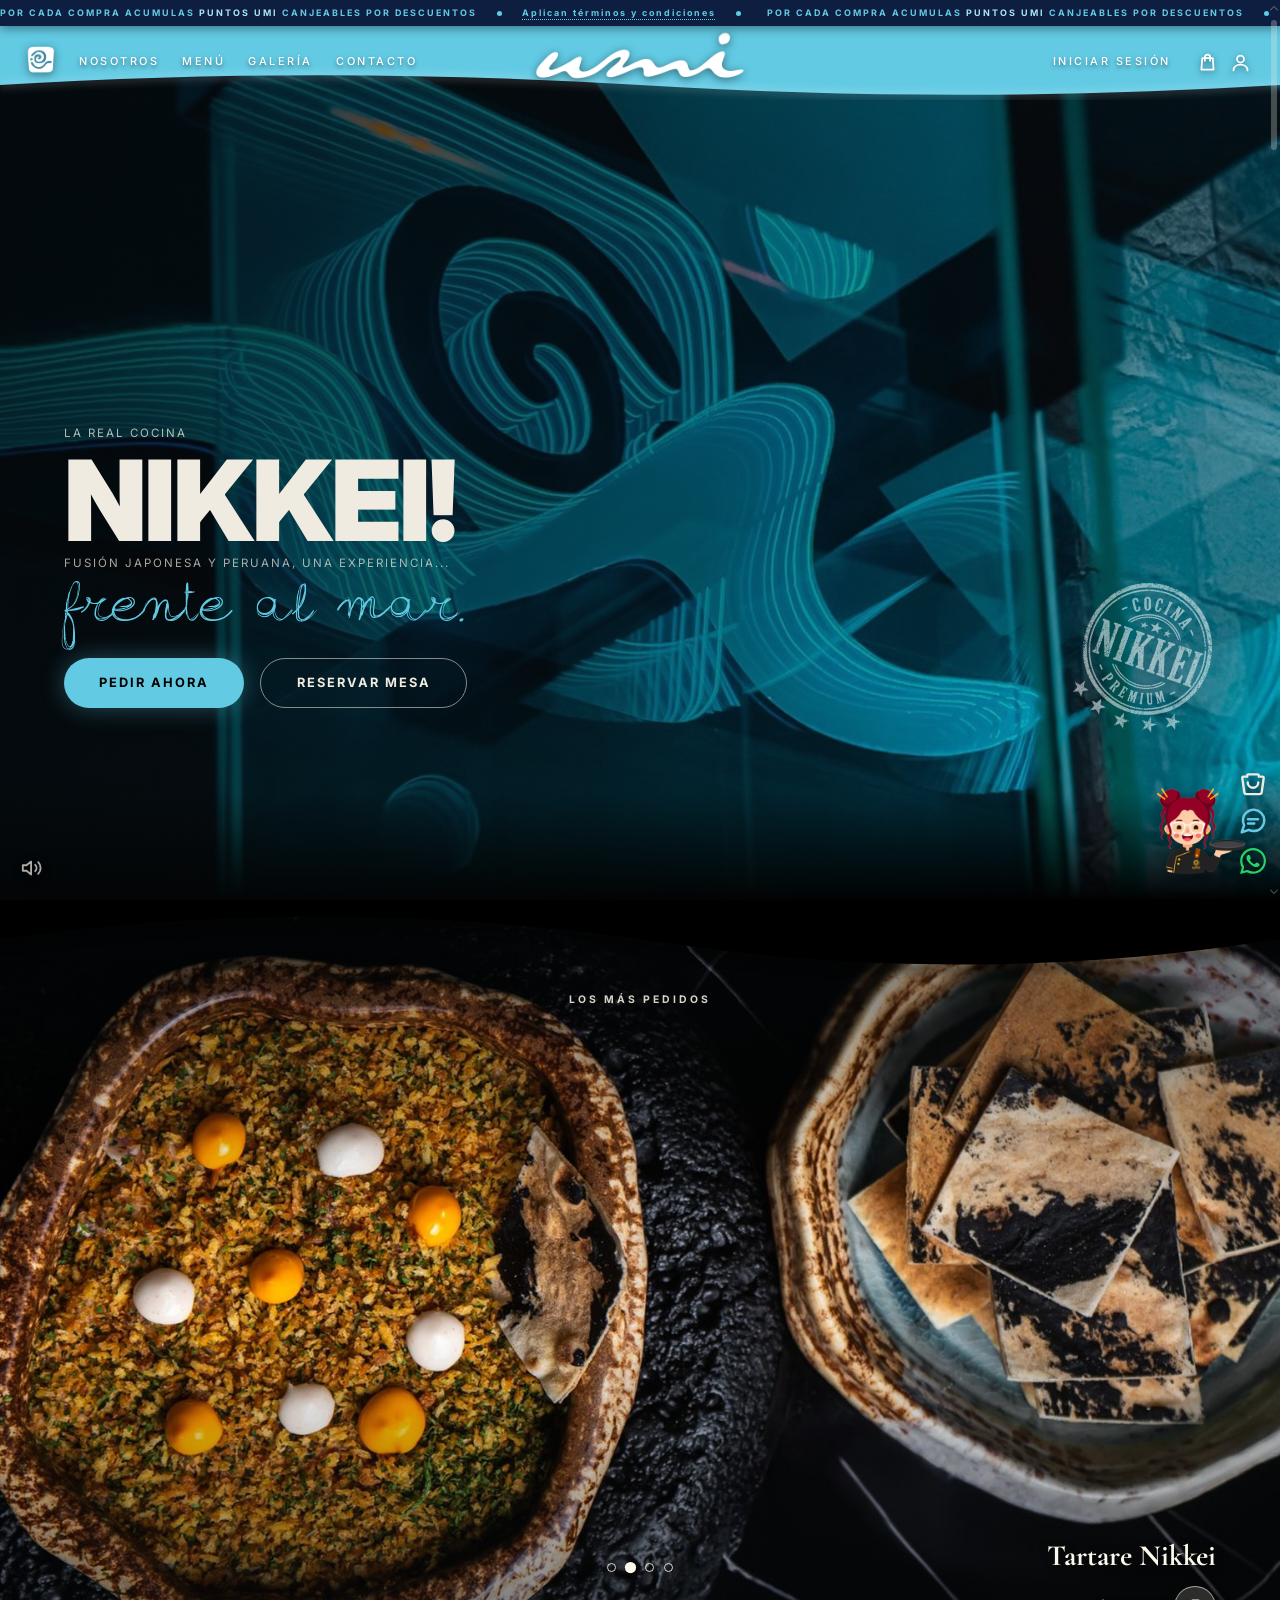
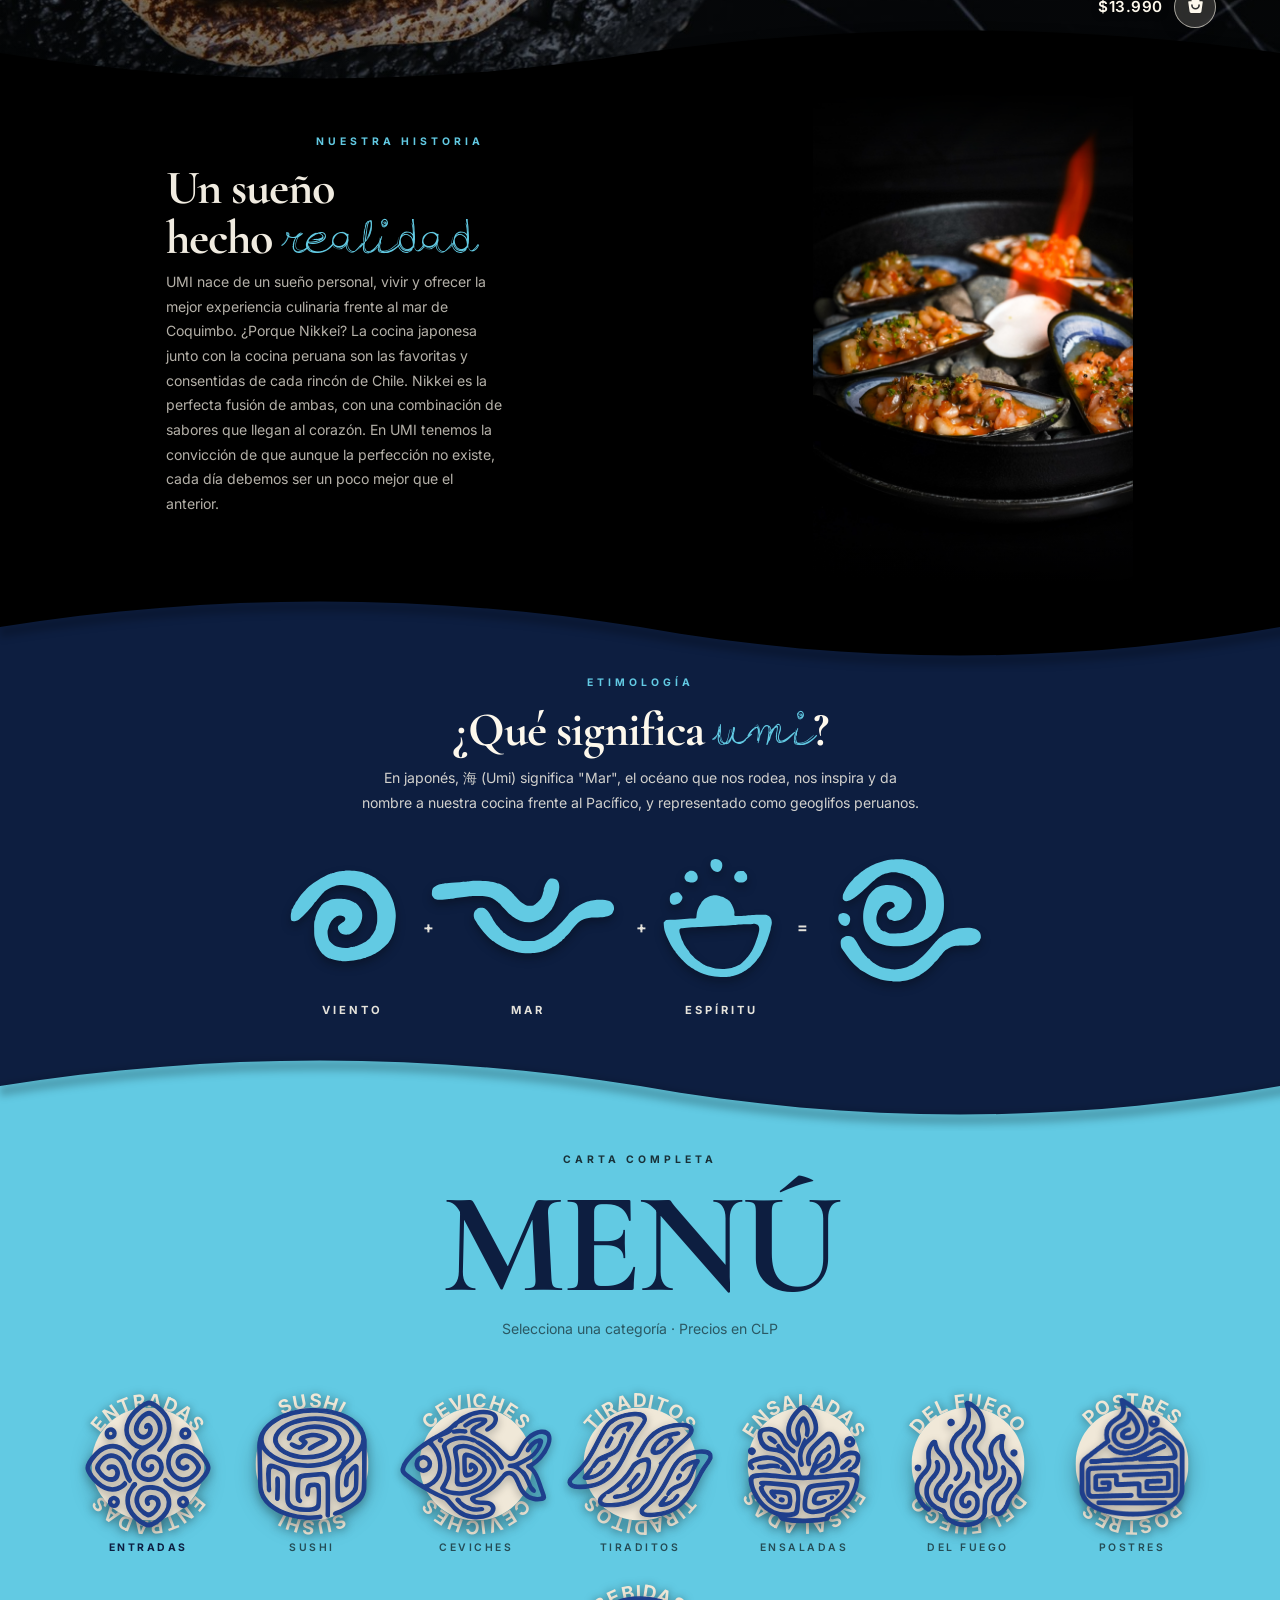
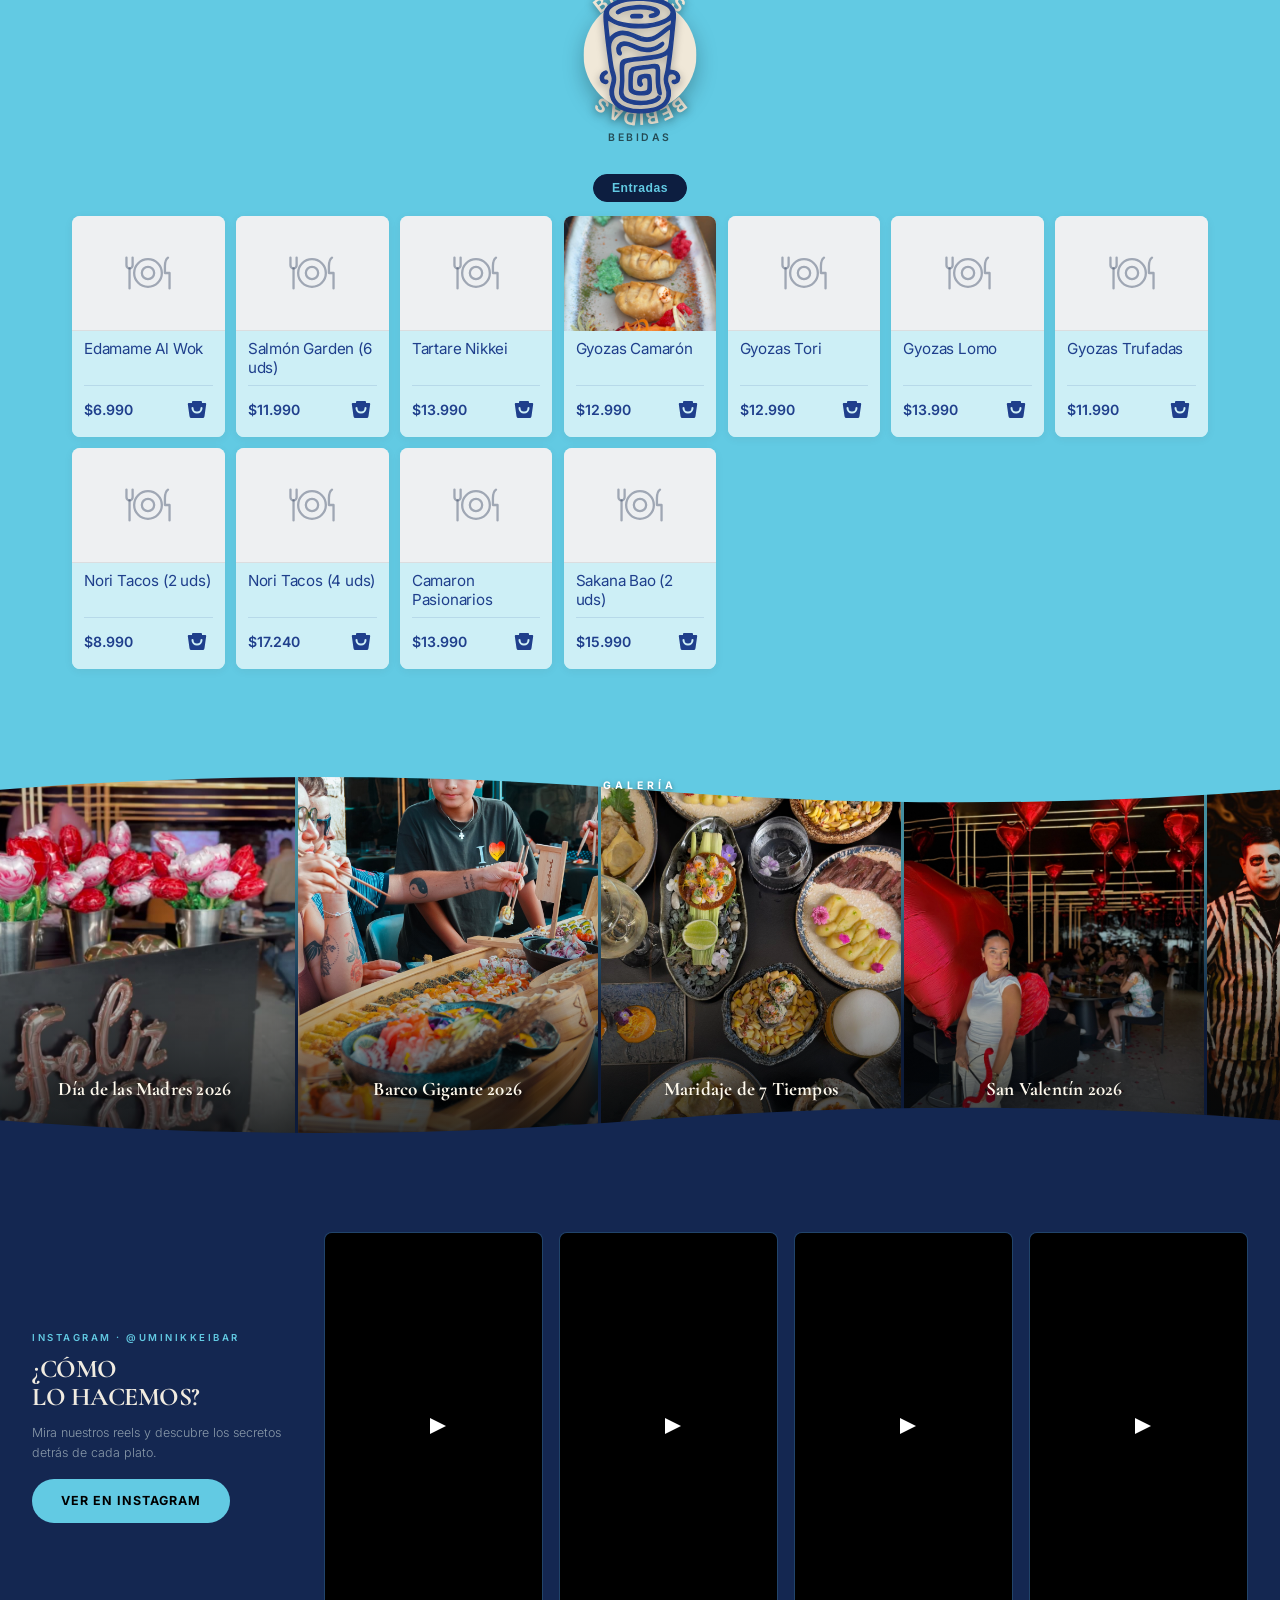
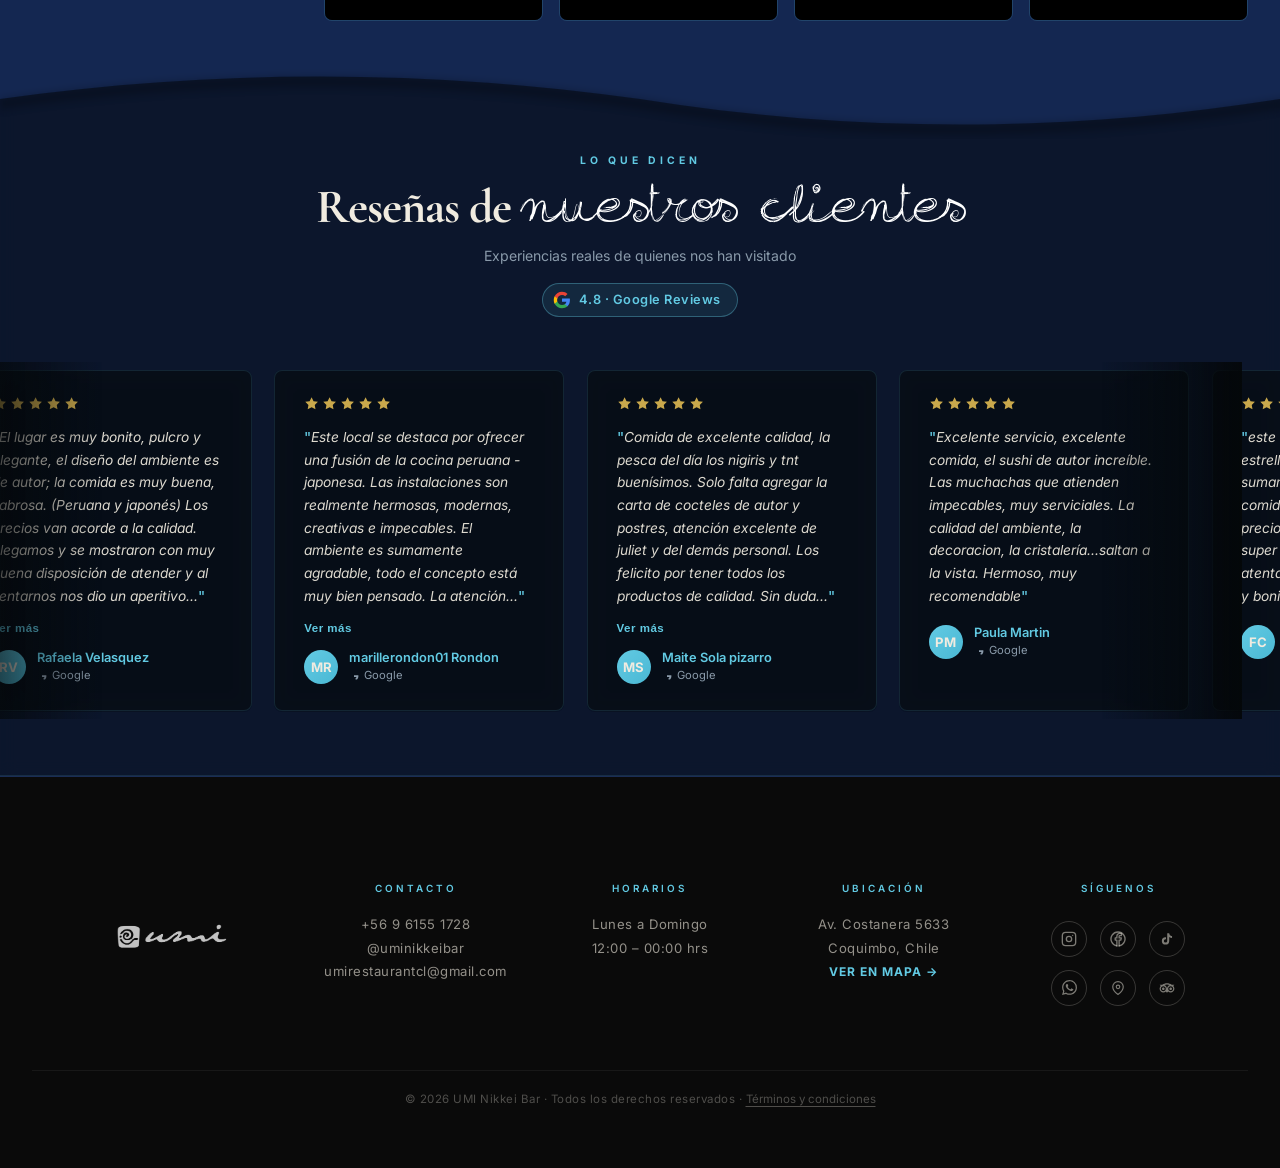
==== commit 118d4170: "Espiritu: el cuenco que levita sube mas (de -70 a -140) para que se note. Conchas: mostrar la imagen" ====
--- a/index.html
+++ b/index.html
@@ -56,7 +56,7 @@
 <link rel="apple-touch-icon" href="favicon.png"/>
 <link rel="preconnect" href="https://fonts.googleapis.com"/>
 <link href="https://fonts.googleapis.com/css2?family=Cormorant+Garamond:wght@400;600;700&family=Inter:wght@300;400;500;600&family=Dancing+Script:wght@400;700&family=Great+Vibes&display=swap" rel="stylesheet"/>
-<link rel="stylesheet" href="styles.css?v=20260710c"/>
+<link rel="stylesheet" href="styles.css?v=20260710d"/>
 <!-- Google Analytics (GA4) -->
 <script async src="https://www.googletagmanager.com/gtag/js?id=G-PS7JT1F1NV"></script>
 <script>
@@ -265,7 +265,7 @@
     <p class="significado-desc">En japonés, 海 (Umi) significa "Mar", el océano que nos rodea, nos inspira y da nombre a nuestra cocina frente al Pacífico, y representado como geoglifos peruanos.</p>
     <div class="sig-layout">
       <div class="sig-img-wrap">
-        <img src="umi-significado.svg" class="sig-svg" alt="Viento + Mar + Espíritu = UMI"/>
+        <img src="umi-significado.svg?v=20260710a" class="sig-svg" alt="Viento + Mar + Espíritu = UMI"/>
         <span class="sig-op" style="left:26.5%;top:68%">+</span>
         <span class="sig-op" style="left:50.2%;top:68%">+</span>
         <span class="sig-op" style="left:68%;top:68%">=</span>
--- a/styles.css
+++ b/styles.css
@@ -687,13 +687,13 @@
 }
 .cream-link:hover{color:var(--teal);border-color:var(--teal)}
 /* Foto: pegada al borde derecho, a todo el alto de la sección */
-.cream-photo{flex:1 1 48%;min-width:0;position:relative;overflow:hidden}
-.cream-photo img{width:100%;height:100%;object-fit:cover;object-position:50% 42%;display:block}
-/* Difuminado SOLO en los bordes: funde la foto con el fondo negro sin taparla */
+.cream-photo{flex:1 1 48%;min-width:0;position:relative;overflow:hidden;background:#000}
+/* Imagen COMPLETA (retrato), sin recortar: se ajusta a lo alto de la sección */
+.cream-photo img{width:100%;height:100%;object-fit:contain;object-position:50% 50%;display:block}
+/* Difuminado del borde superior e inferior: funde la foto con el fondo negro */
 .cream-photo::before{
-  /* PC: SOLO el borde izquierdo difuminado, y poco (no cubre el platillo) */
   content:'';position:absolute;inset:0;z-index:1;pointer-events:none;
-  background:linear-gradient(to right, #000 0%, rgba(0,0,0,0) 7%);
+  background:linear-gradient(to bottom, #000 0%, rgba(0,0,0,0) 14%),linear-gradient(to top, #000 0%, rgba(0,0,0,0) 14%);
 }
 /* PC (incluye ventanas de PC angostas ≥901px): texto a la izquierda, foto a la
    derecha ocupando todo el alto entre las olas superior e inferior (no full-bleed) */
@@ -739,7 +739,7 @@
   /* Imagen subida más: la flama sube y toca el texto (llega hasta "combinación"); va detrás del texto (z-index 1) */
   .cream-photo{flex:none;width:100%;height:auto;aspect-ratio:1305/2000;position:relative;z-index:1;margin-top:-210px}
   .cream-photo img{width:100%;height:100%;object-fit:cover;object-position:50% 50%}
-  .cream-photo::before{background:linear-gradient(to bottom,#000 0%,rgba(0,0,0,0) 10%)}
+  .cream-photo::before{background:linear-gradient(to bottom,#000 0%,rgba(0,0,0,0) 12%),linear-gradient(to top,#000 0%,rgba(0,0,0,0) 12%)}
   /* La ola de etimología sube y tapa el borde inferior de la imagen */
   .etim-sec{margin-top:-34px;z-index:2}
 }
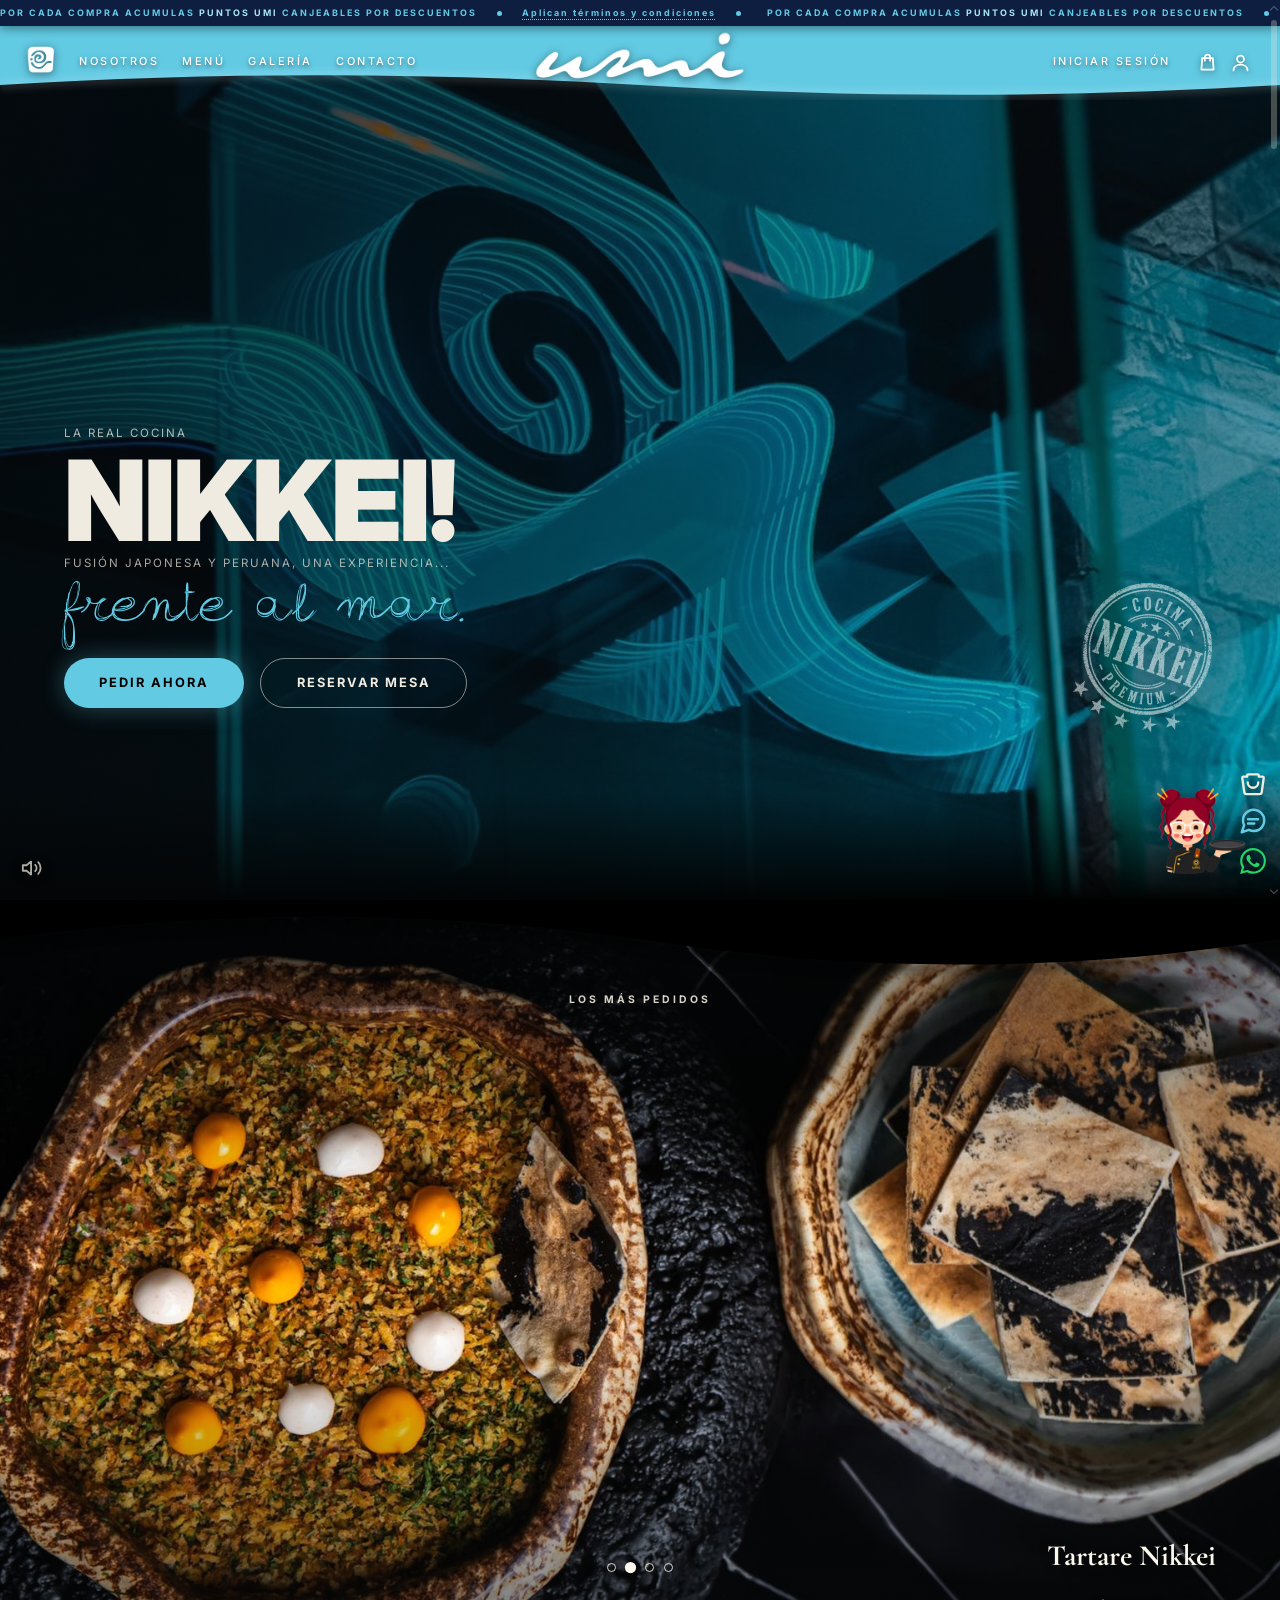
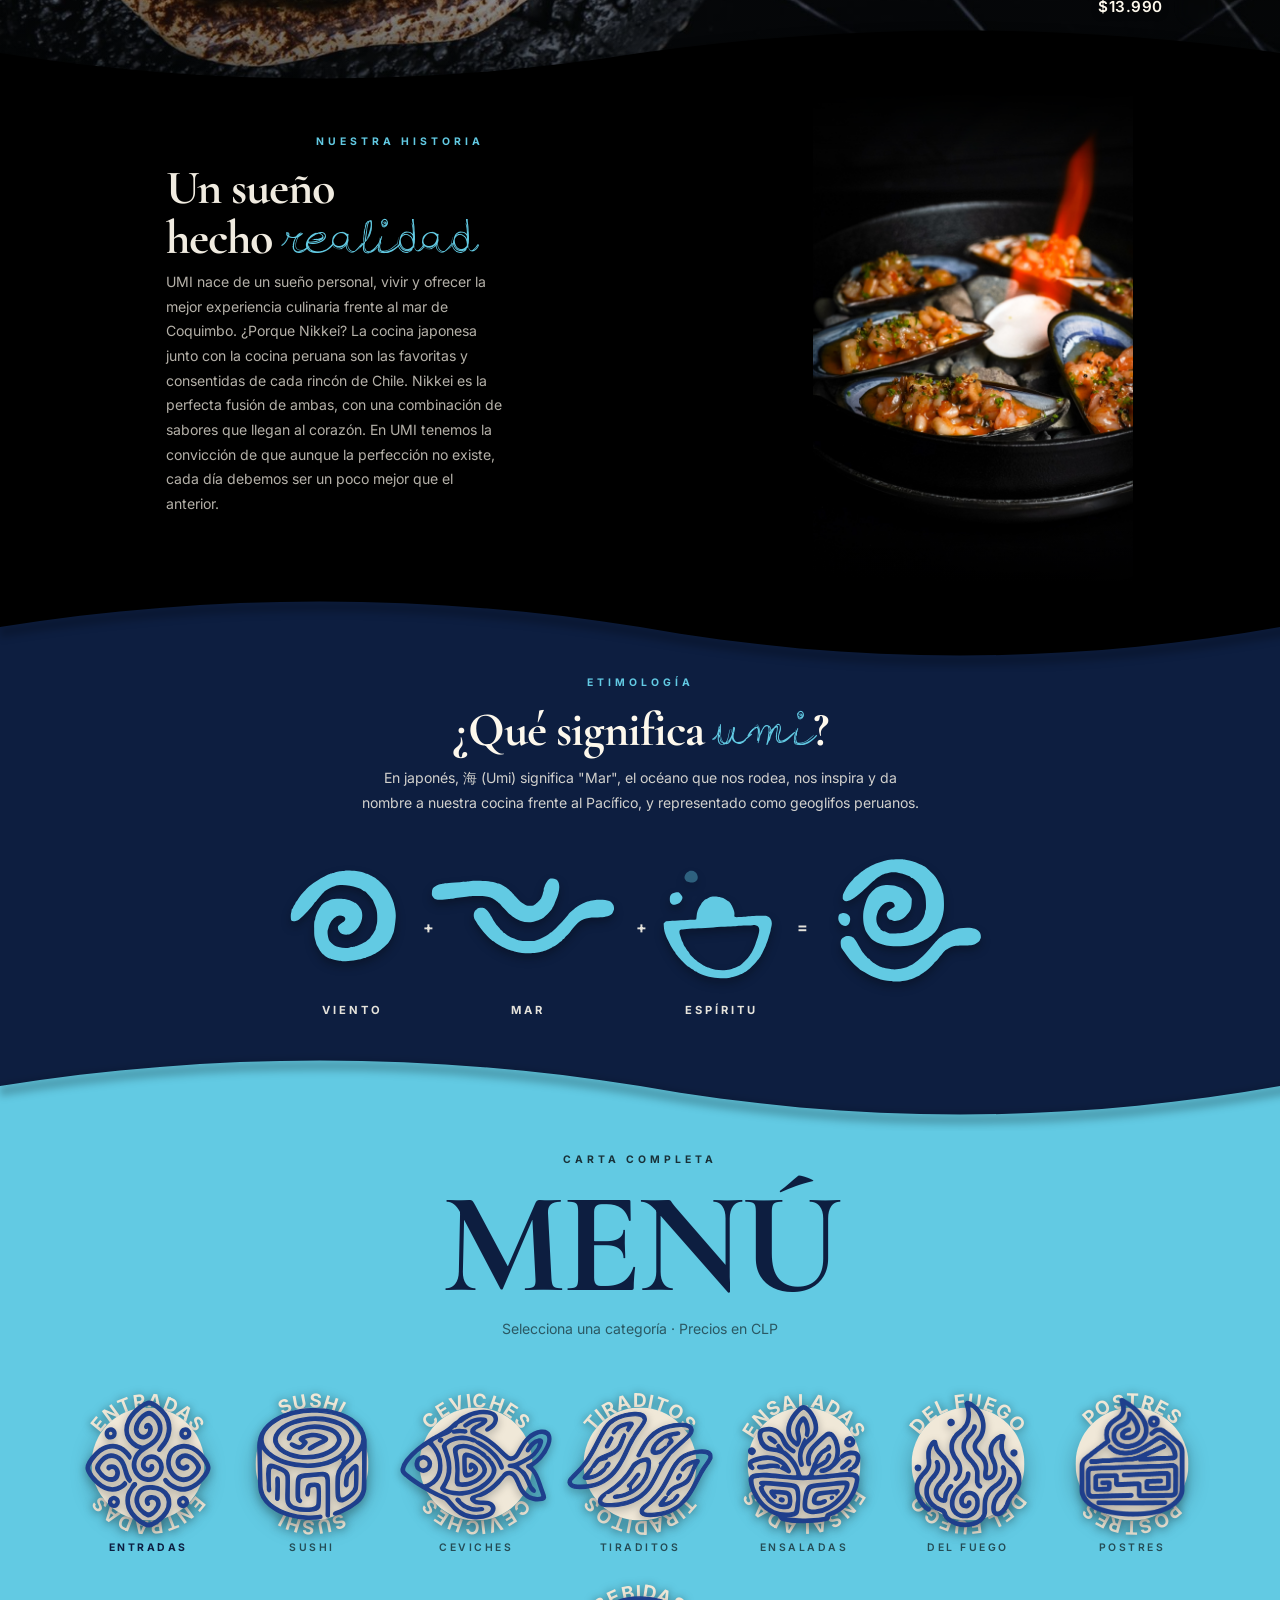
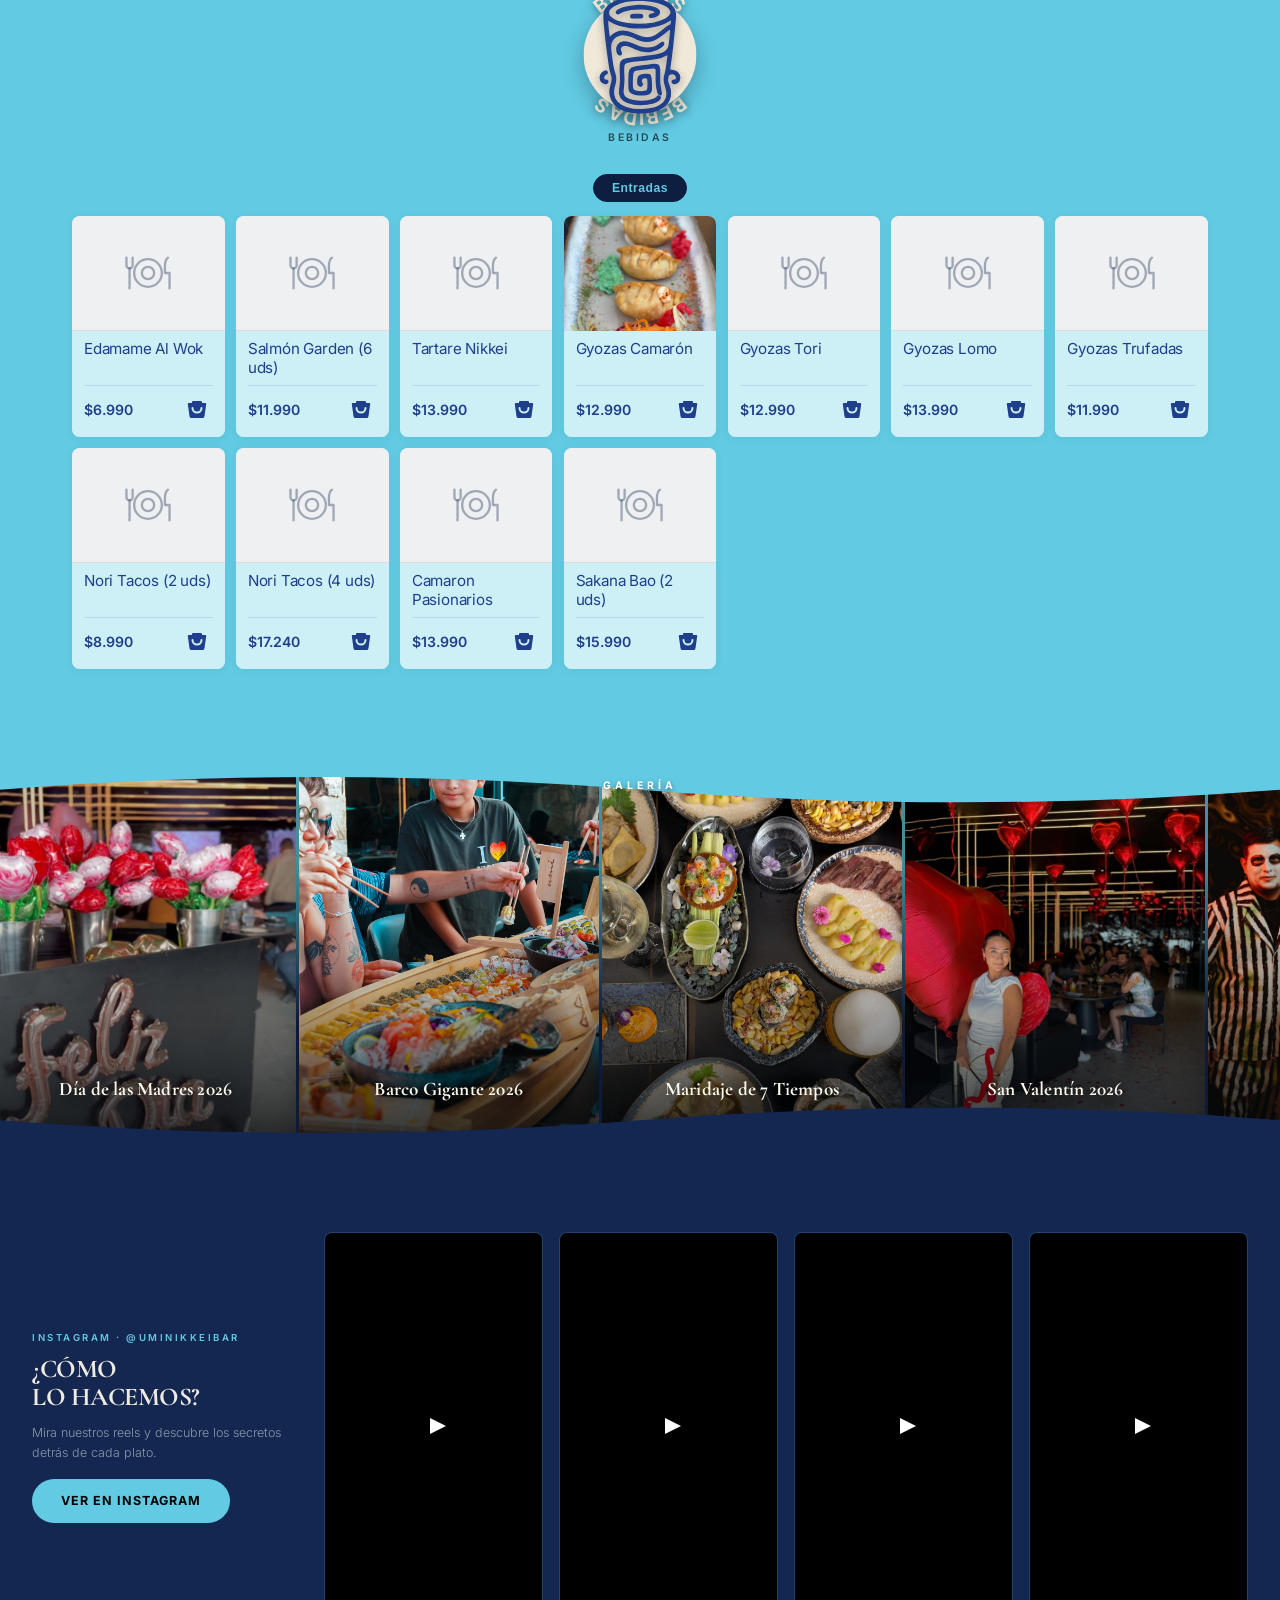
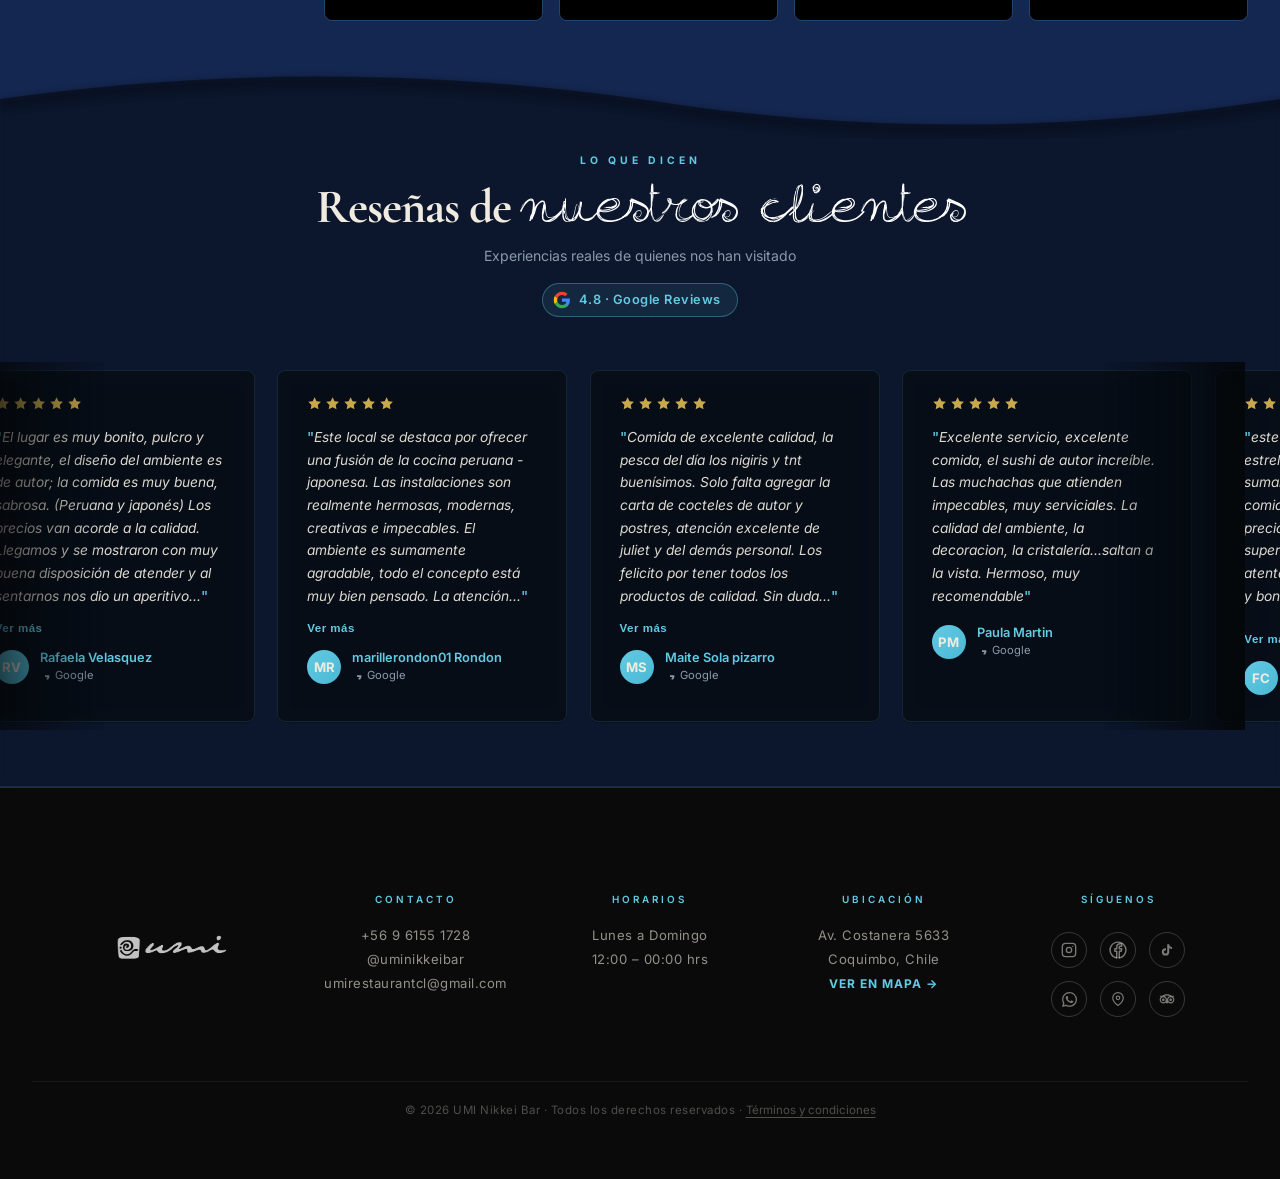
==== commit 32d0251a: "Facebook: icono un poco mas grande (18px). Sonido: agregar wheel a los gestos que lo inician (ademas" ====
--- a/index.html
+++ b/index.html
@@ -847,7 +847,7 @@
           <svg width="16" height="16" viewBox="0 0 24 24" fill="none" stroke="currentColor" stroke-width="2" stroke-linecap="round" stroke-linejoin="round"><rect x="2" y="2" width="20" height="20" rx="5"/><circle cx="12" cy="12" r="4"/><circle cx="17.5" cy="6.5" r="1" fill="currentColor" stroke="none"/></svg>
         </a>
         <a href="https://www.facebook.com/uminikkeibar" target="_blank" aria-label="Facebook"><span class="social-tip">Facebook</span>
-          <svg width="16" height="16" viewBox="0 0 24 24" fill="none" stroke="currentColor" stroke-width="2" stroke-linecap="round" stroke-linejoin="round"><path d="M13.68 22.37A10.5 10.5 0 1 0 10.32 22.37"/><path d="M10.32 22.37V13.68H7.8V10.32H10.32V7.8A4.2 4.2 0 0 1 14.52 3.6H17.04V6.96H14.52A0.84 0.84 0 0 0 13.68 7.8V10.32H17.04L16.2 13.68H13.68V22.37"/></svg>
+          <svg width="18" height="18" viewBox="0 0 24 24" fill="none" stroke="currentColor" stroke-width="1.9" stroke-linecap="round" stroke-linejoin="round"><path d="M13.68 22.37A10.5 10.5 0 1 0 10.32 22.37"/><path d="M10.32 22.37V13.68H7.8V10.32H10.32V7.8A4.2 4.2 0 0 1 14.52 3.6H17.04V6.96H14.52A0.84 0.84 0 0 0 13.68 7.8V10.32H17.04L16.2 13.68H13.68V22.37"/></svg>
         </a>
         <a href="https://www.tiktok.com/@uminikkeibar.cl" target="_blank" aria-label="TikTok"><span class="social-tip">TikTok</span>
           <svg width="14" height="14" viewBox="0 0 24 24" fill="currentColor"><path d="M19.59 6.69a4.83 4.83 0 01-3.77-4.25V2h-3.45v13.67a2.89 2.89 0 01-2.88 2.5 2.89 2.89 0 01-2.89-2.89 2.89 2.89 0 012.89-2.89c.28 0 .54.04.79.1V9.01a6.27 6.27 0 00-.79-.05 6.34 6.34 0 00-6.34 6.34 6.34 6.34 0 006.34 6.34 6.34 6.34 0 006.33-6.34V8.69a8.23 8.23 0 004.83 1.55V6.79a4.84 4.84 0 01-1.06-.1z"/></svg>
@@ -1190,7 +1190,7 @@
 </div>
 
 <script src="https://sdk.mercadopago.com/js/v2"></script>
-<script src="script.js?v=20260710a"></script>
+<script src="script.js?v=20260710b"></script>
 <script src="chat.js?v=20260710a"></script>
 <script type="module" src="auth.js?v=20260706i"></script>
 </body>
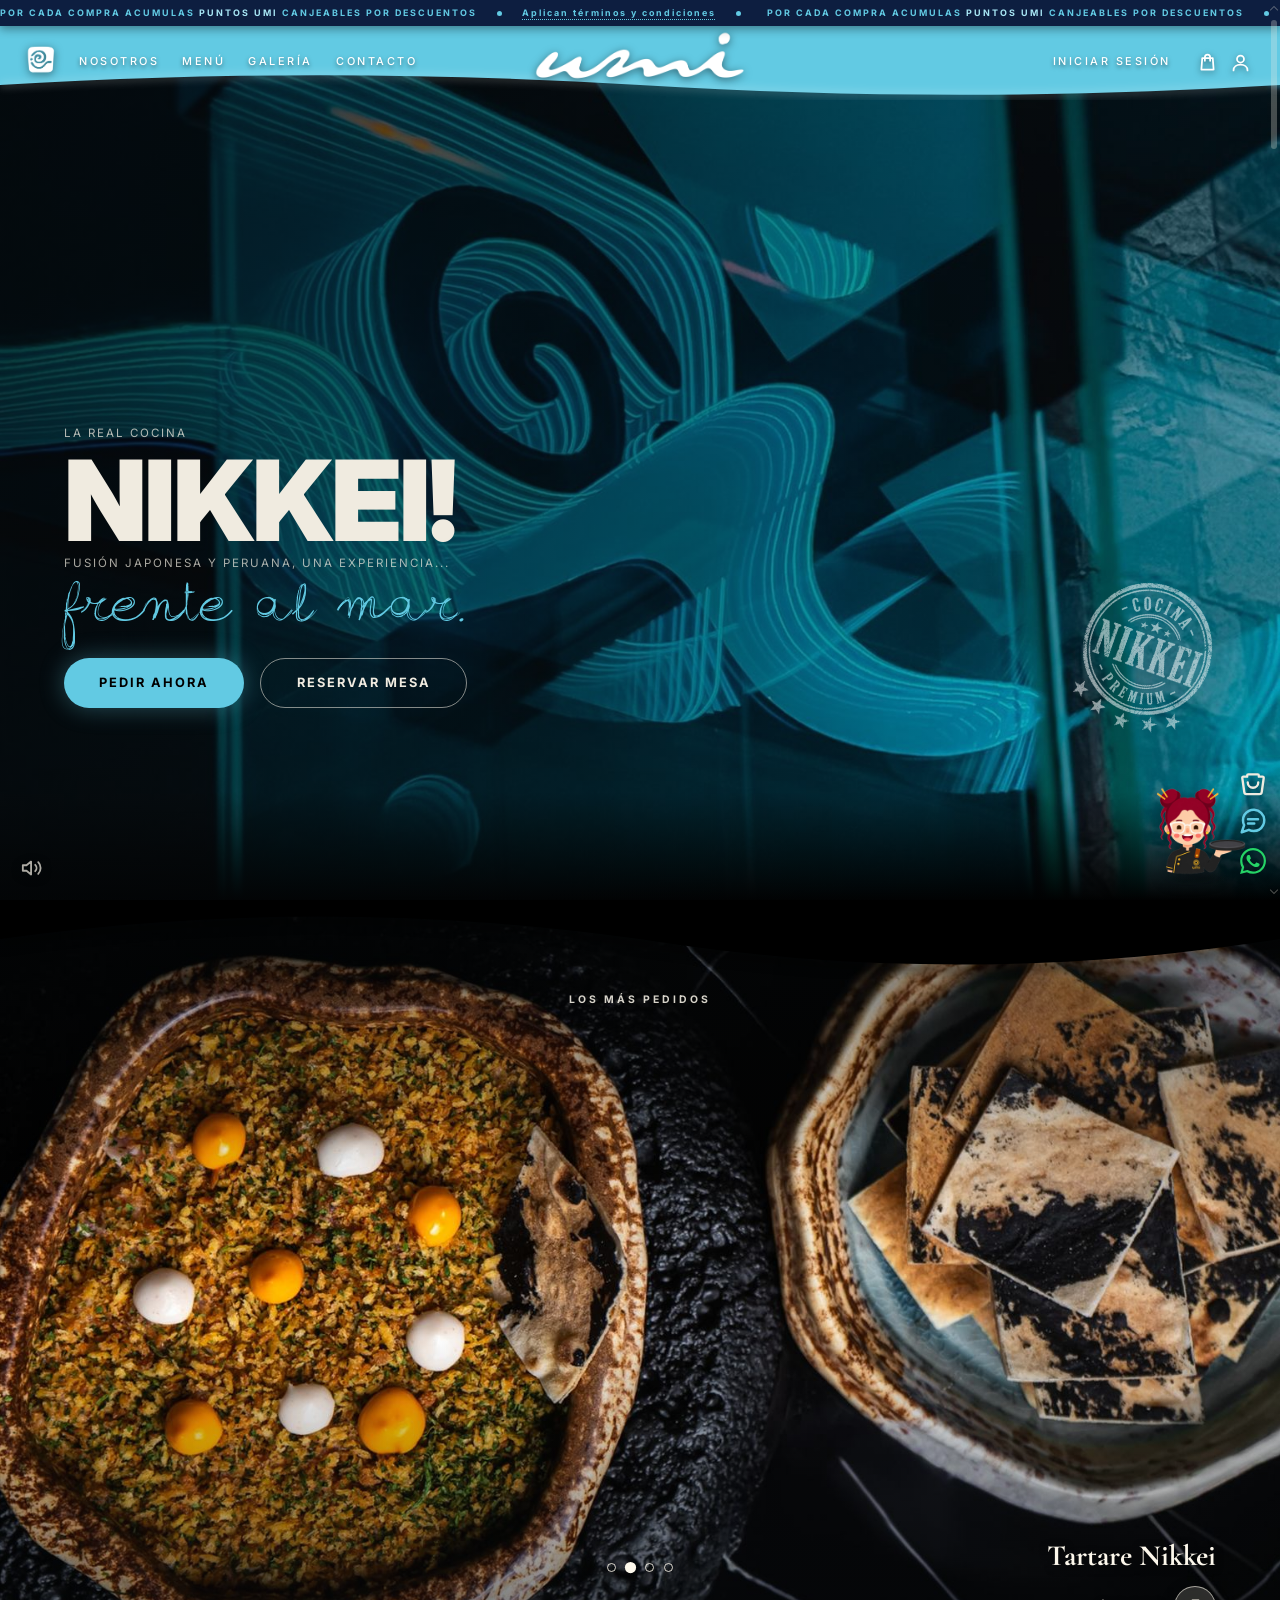
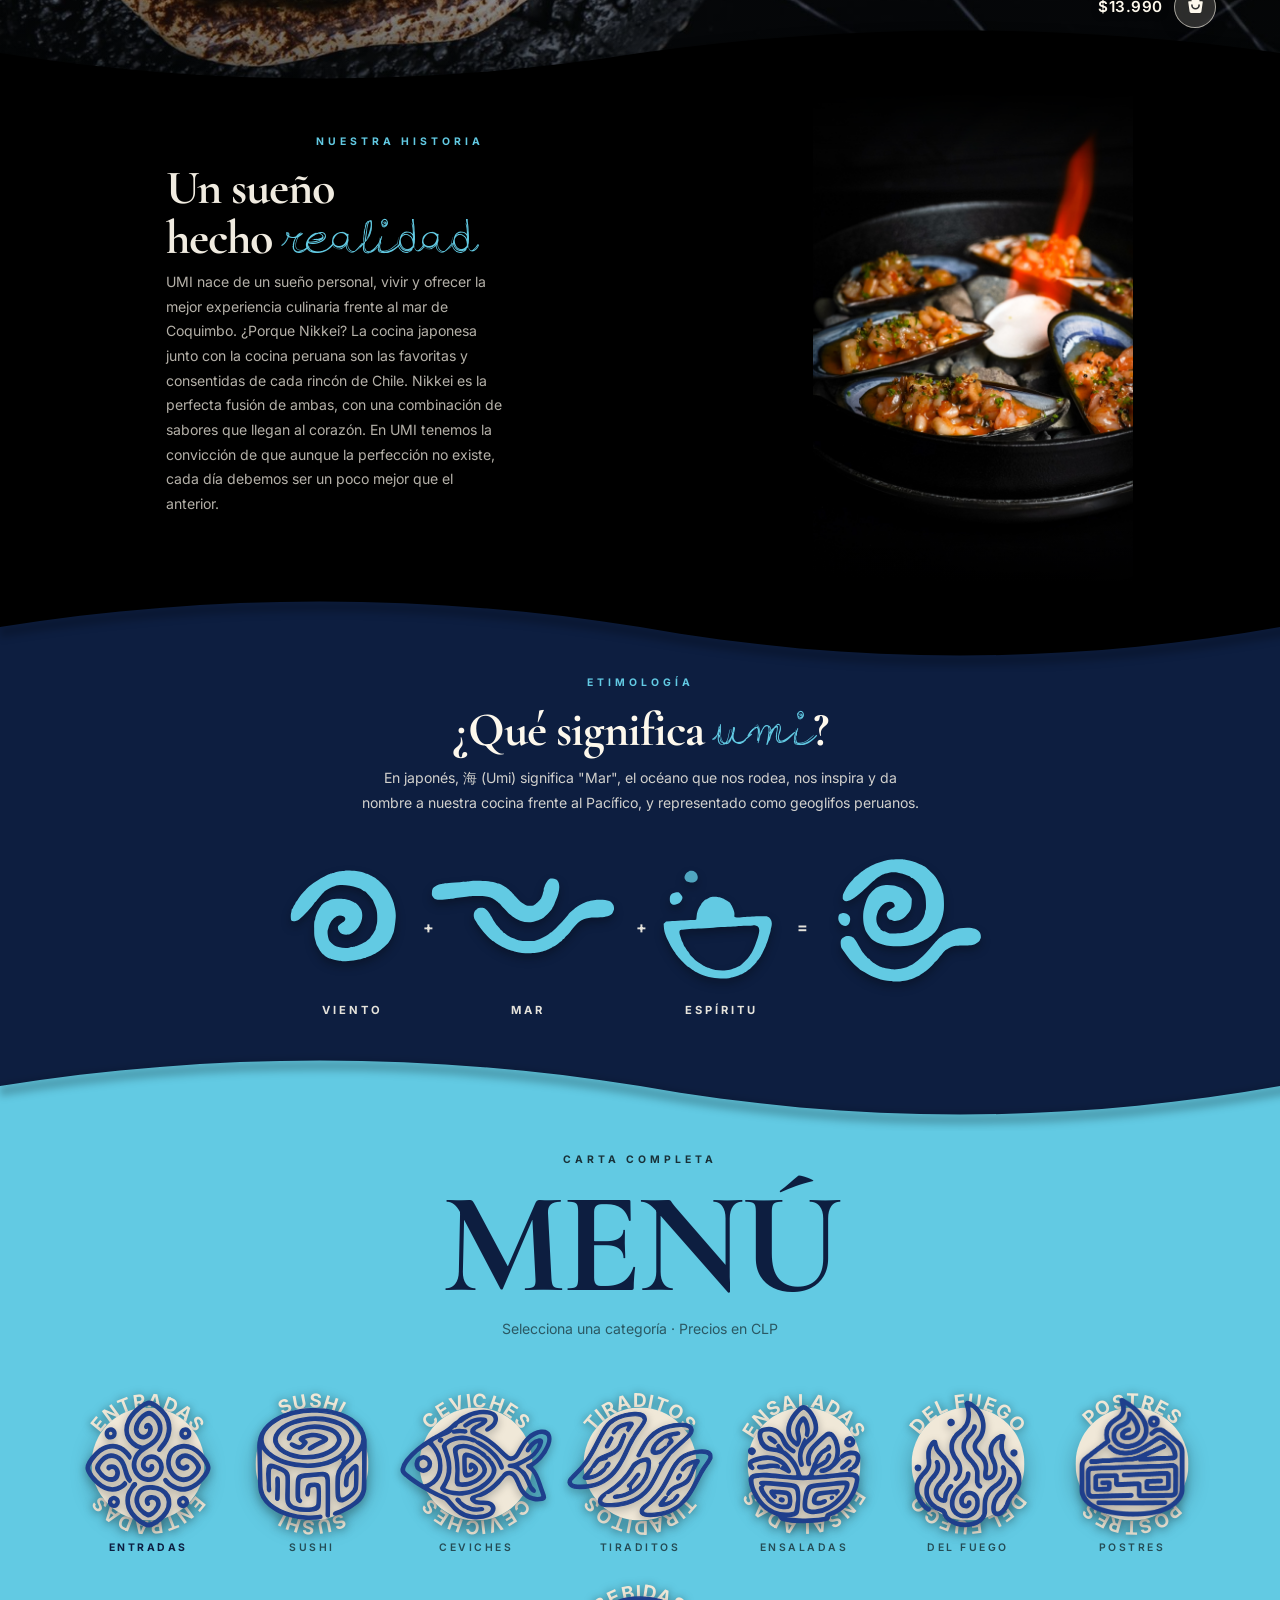
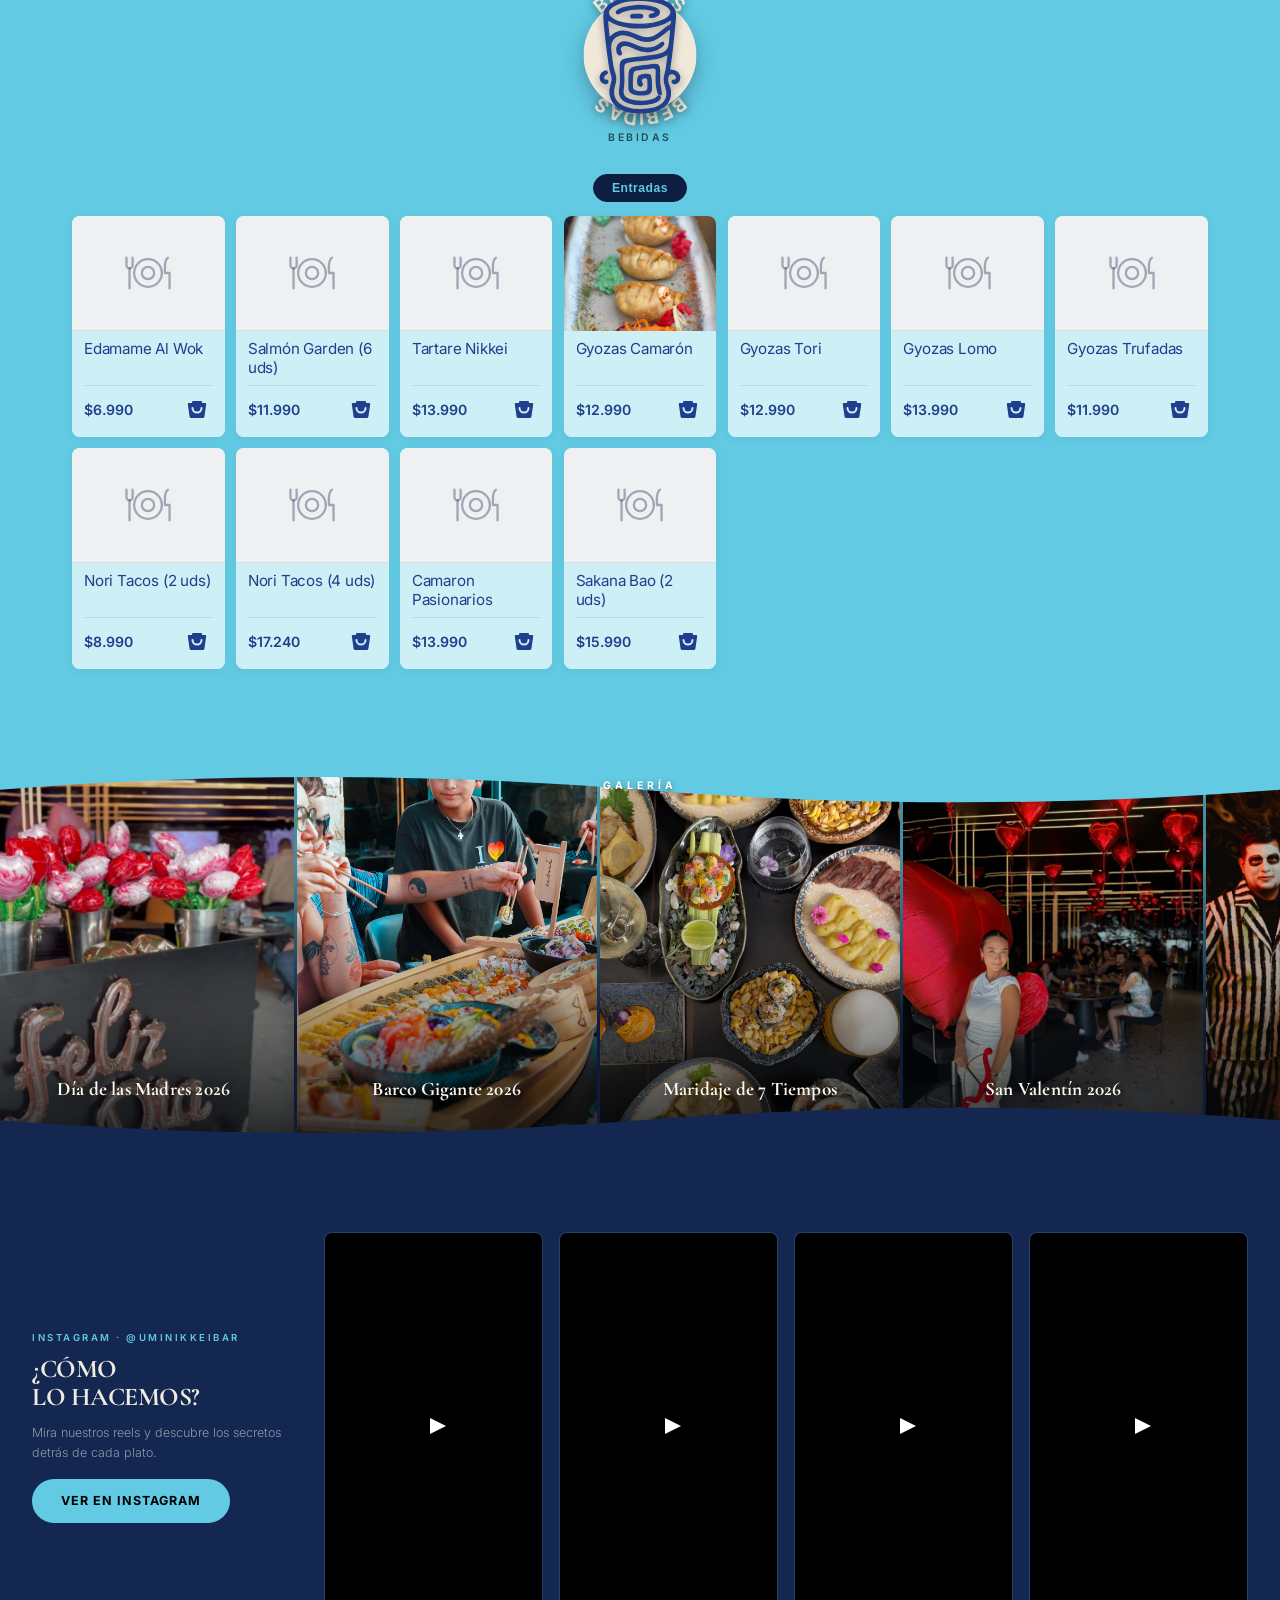
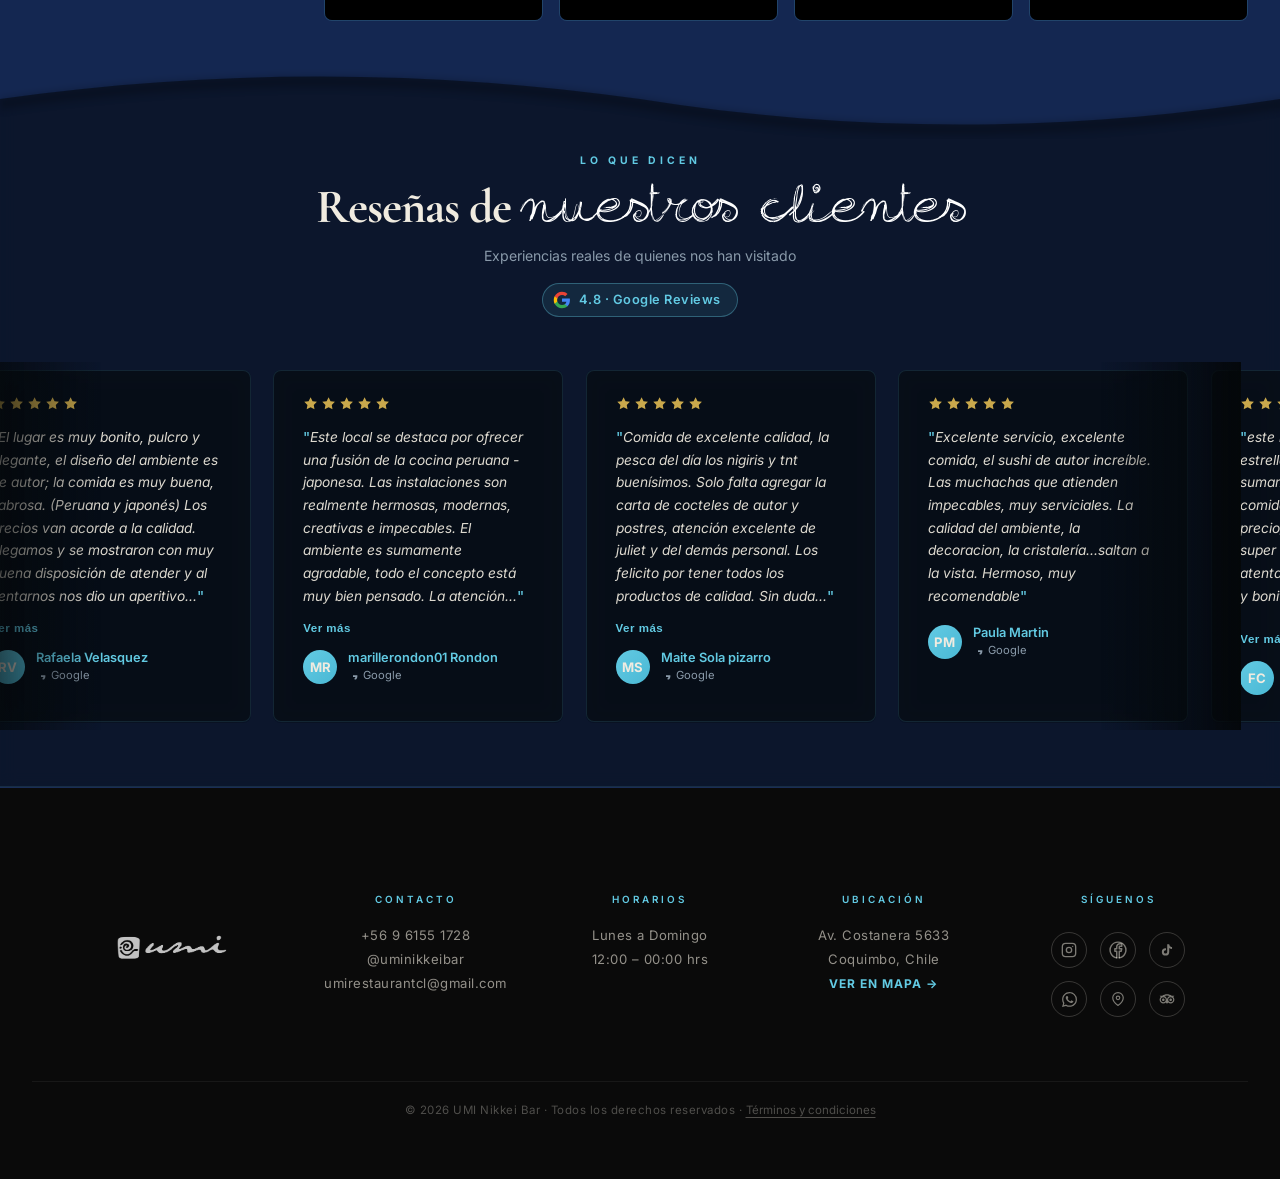
==== commit 0621cf8f: "Panel /pedidos: pestana Clientes (solo admin con login Google) que lista los clientes registrados co" ====
--- a/index.html
+++ b/index.html
@@ -1190,8 +1190,8 @@
 </div>
 
 <script src="https://sdk.mercadopago.com/js/v2"></script>
-<script src="script.js?v=20260710b"></script>
+<script src="script.js?v=20260710c"></script>
 <script src="chat.js?v=20260710a"></script>
-<script type="module" src="auth.js?v=20260706i"></script>
+<script type="module" src="auth.js?v=20260710a"></script>
 </body>
 </html>
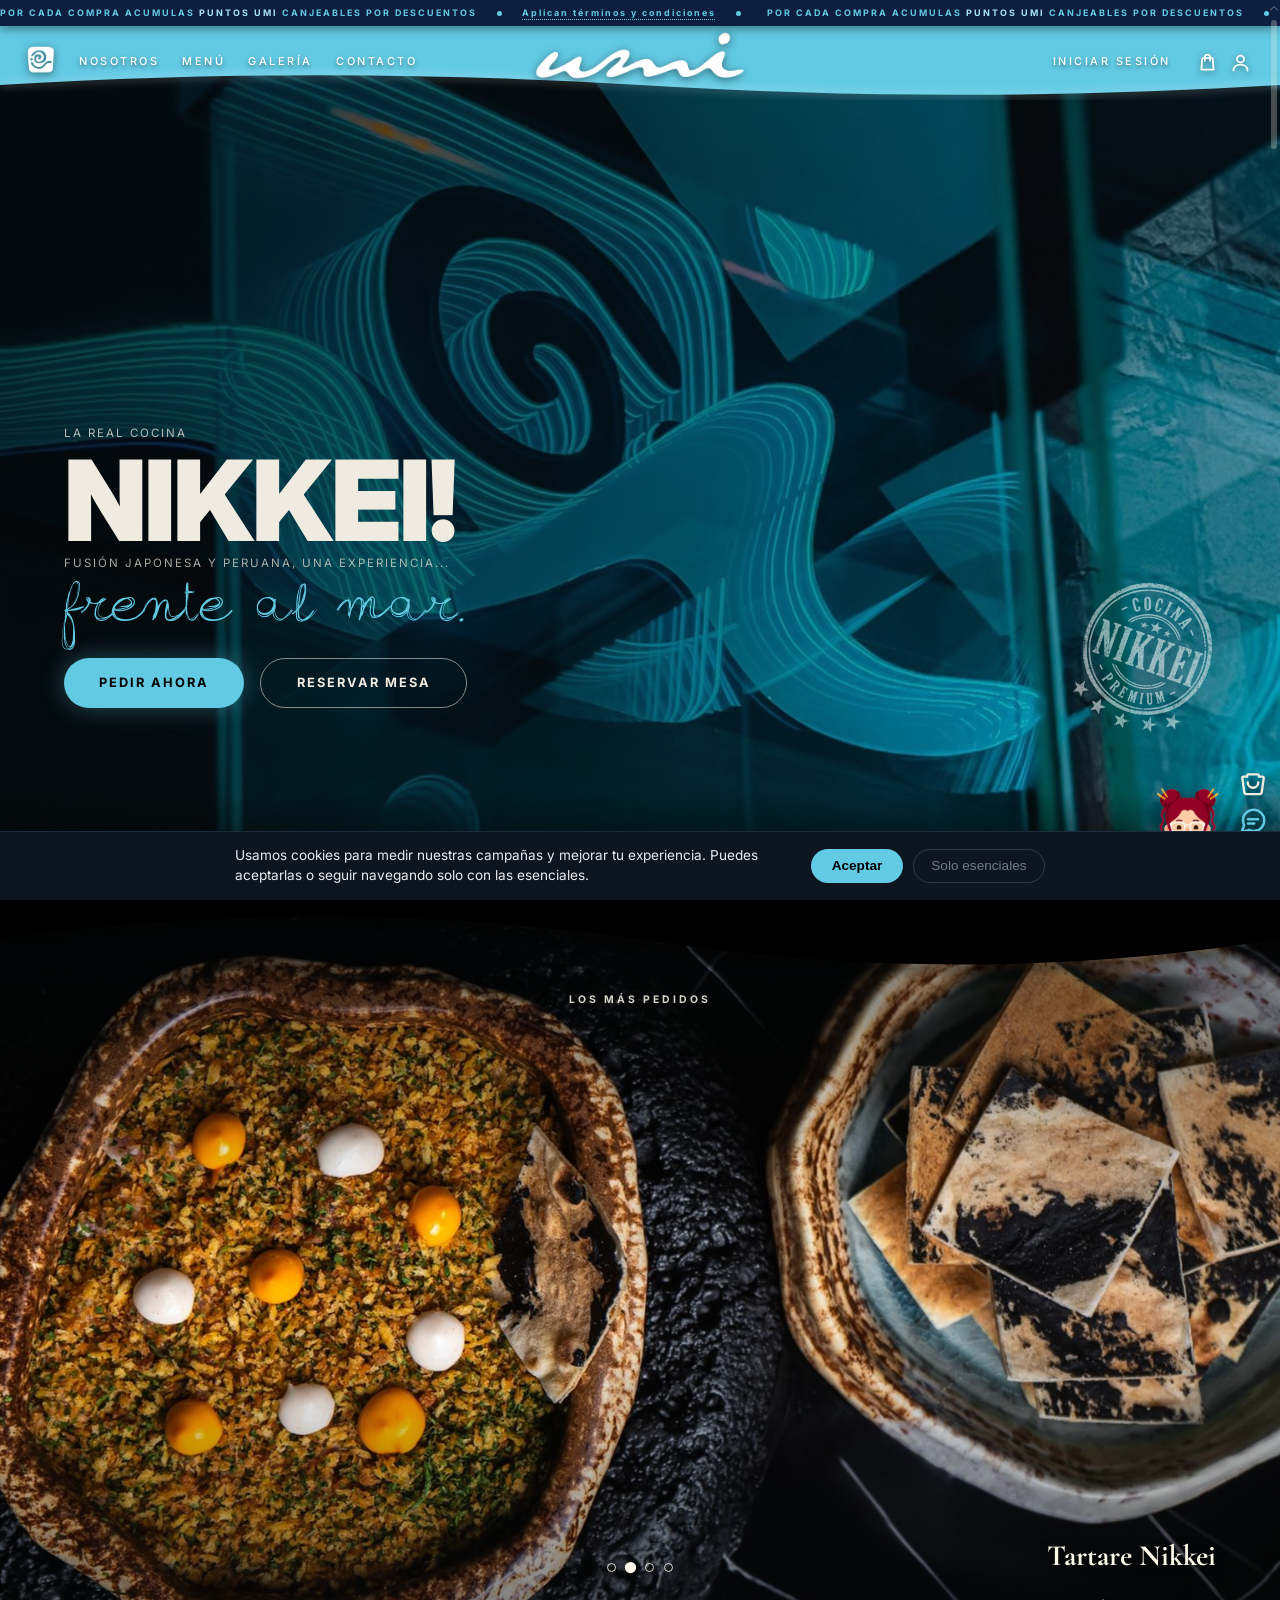
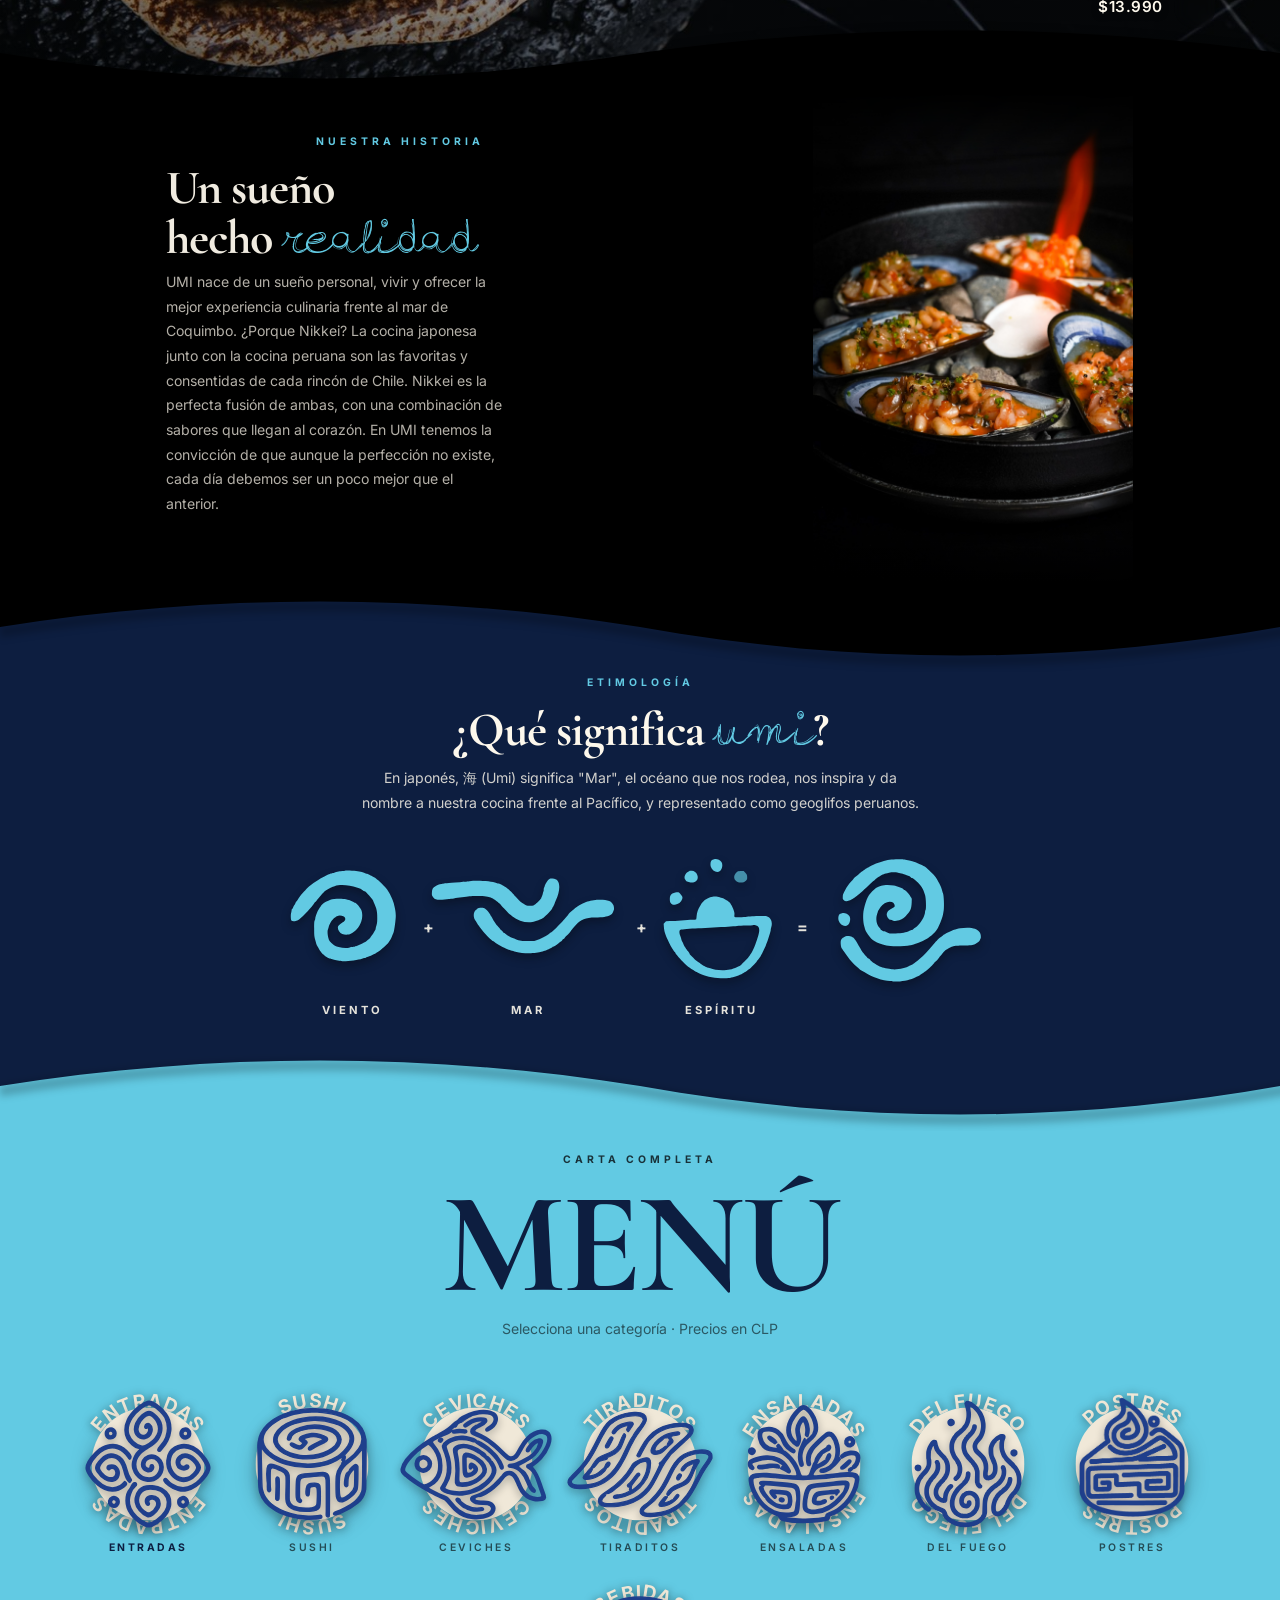
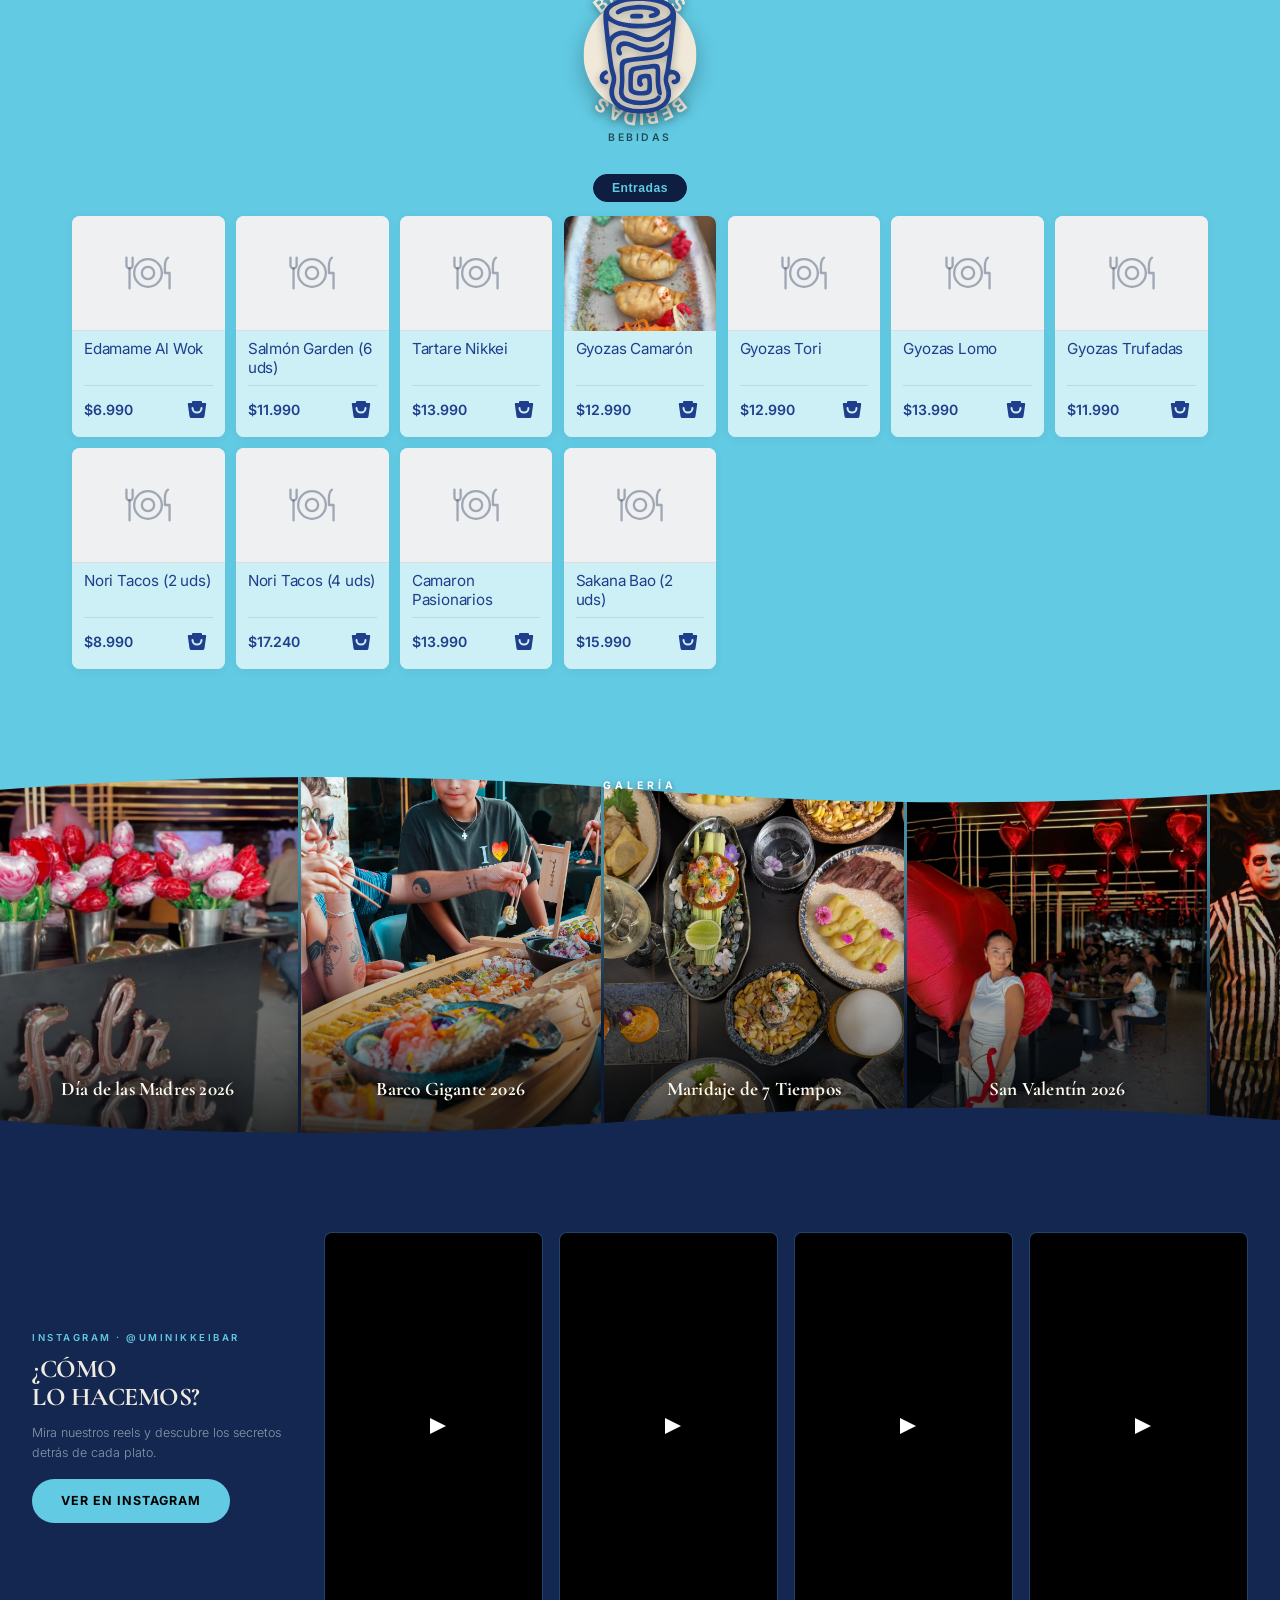
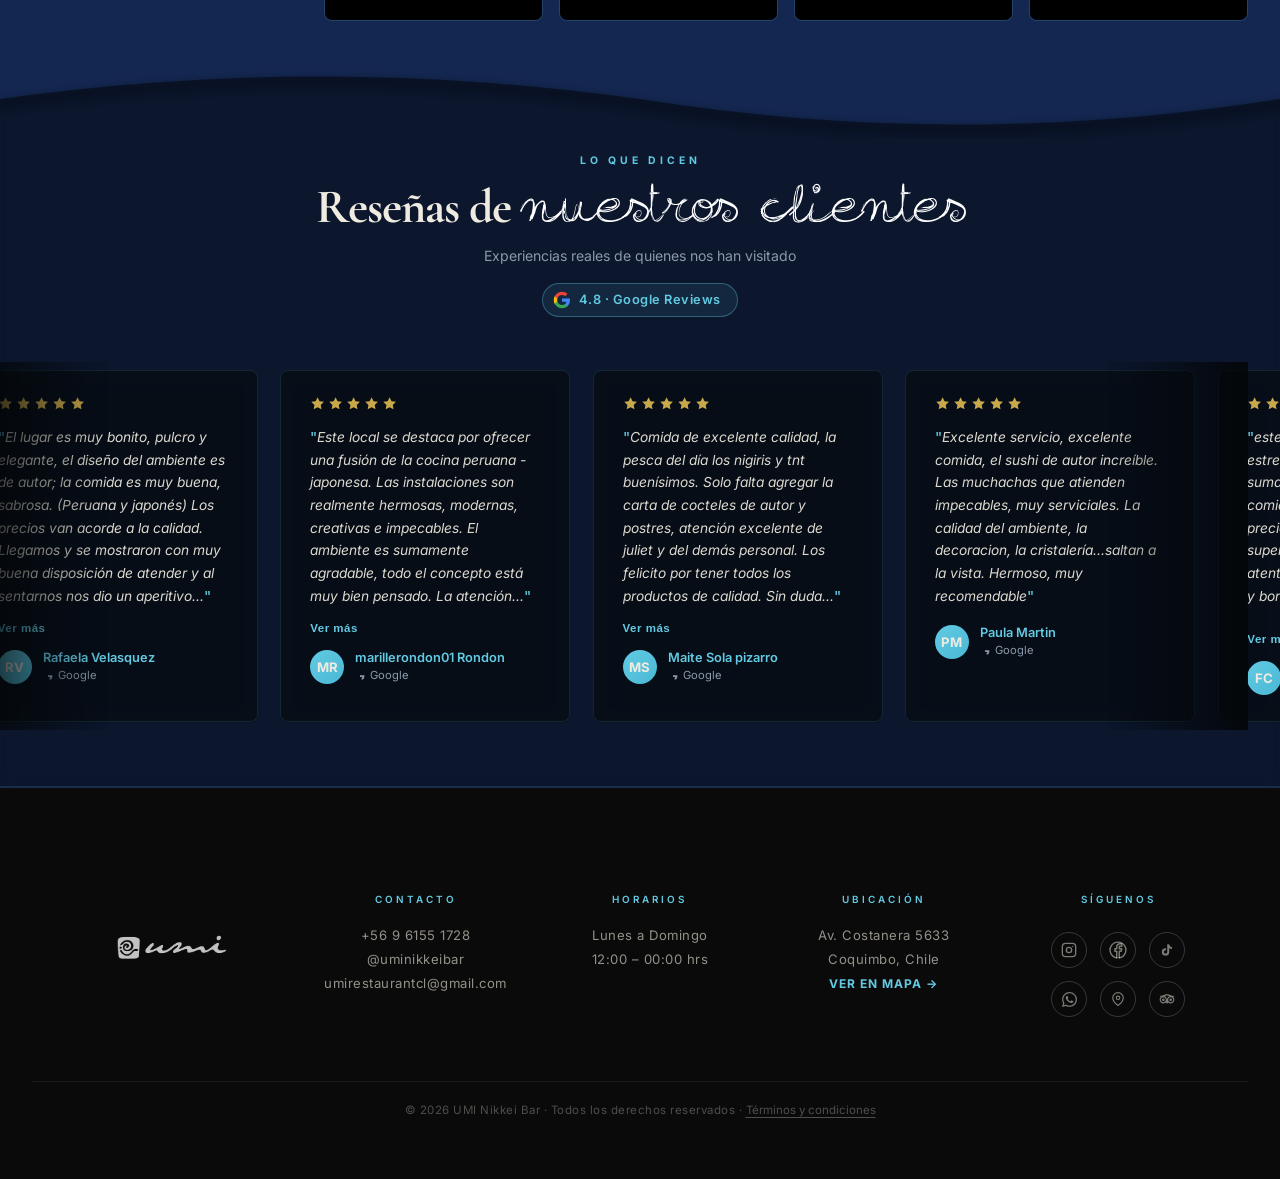
==== commit 7b3234c0: "Fase 1 marketing: Meta Pixel + Conversions API con deduplicacion - Pixel base en index.html con cons" ====
--- a/index.html
+++ b/index.html
@@ -65,6 +65,47 @@
   gtag('js', new Date());
   gtag('config', 'G-PS7JT1F1NV');
 </script>
+<!-- Atribución: guarda UTM + fbclid por 90 días para que la compra se atribuya
+     a la campaña correcta aunque el cliente vuelva días después -->
+<script>
+(function(){
+  try{
+    var P = new URLSearchParams(location.search);
+    var CLAVES = ['utm_source','utm_medium','utm_campaign','utm_content','utm_term'];
+    var datos = {};
+    try { datos = JSON.parse(localStorage.getItem('umiAttrib') || '{}'); } catch(e){}
+    var hayNuevo = false;
+    CLAVES.forEach(function(k){ var v = P.get(k); if(v){ datos[k] = v.slice(0,200); hayNuevo = true; } });
+    var fbclid = P.get('fbclid');
+    if(fbclid){
+      datos.fbclid = fbclid.slice(0,300); hayNuevo = true;
+      // Crear la cookie _fbc en el formato oficial de Meta si el pixel aún no la puso
+      if(!/(^|; )_fbc=/.test(document.cookie)){
+        document.cookie = '_fbc=fb.1.' + Date.now() + '.' + fbclid + ';path=/;max-age=7776000;SameSite=Lax';
+      }
+    }
+    if(hayNuevo){
+      datos.ts = Date.now();
+      localStorage.setItem('umiAttrib', JSON.stringify(datos));
+      sessionStorage.setItem('umiAttrib', JSON.stringify(datos));
+    }
+  }catch(e){}
+})();
+</script>
+<!-- Meta Pixel — carga async, no bloquea el render. Parte con consentimiento
+     REVOCADO (Ley 19.628): los eventos quedan en cola y solo se envían si el
+     visitante acepta el banner de cookies. -->
+<script>
+!function(f,b,e,v,n,t,s){if(f.fbq)return;n=f.fbq=function(){n.callMethod?
+n.callMethod.apply(n,arguments):n.queue.push(arguments)};if(!f._fbq)f._fbq=n;
+n.push=n;n.loaded=!0;n.version='2.0';n.queue=[];t=b.createElement(e);t.async=!0;
+t.src=v;s=b.getElementsByTagName(e)[0];s.parentNode.insertBefore(t,s)}(window,
+document,'script','https://connect.facebook.net/en_US/fbevents.js');
+fbq('consent', (function(){ try { return localStorage.getItem('umiConsent') === 'ok' ? 'grant' : 'revoke'; } catch(e){ return 'revoke'; } })());
+fbq('init', '1824016048566069');
+fbq('track', 'PageView');
+</script>
+<noscript><img height="1" width="1" style="display:none" src="https://www.facebook.com/tr?id=1824016048566069&ev=PageView&noscript=1"/></noscript>
 </head>
 <body>
 
@@ -1189,9 +1230,30 @@
   </div>
 </div>
 
+<!-- Banner de consentimiento de cookies (Ley 19.628) -->
+<div id="cookieBar" style="display:none;position:fixed;left:0;right:0;bottom:0;z-index:99990;background:#0d1520;border-top:1px solid #1e2d3d;padding:.9rem 1.2rem;font-family:'Inter',sans-serif;color:#e8edf2;font-size:.85rem;line-height:1.45;align-items:center;justify-content:center;gap:1rem;flex-wrap:wrap">
+  <span style="max-width:560px">Usamos cookies para medir nuestras campañas y mejorar tu experiencia. Puedes aceptarlas o seguir navegando solo con las esenciales.</span>
+  <span style="display:flex;gap:.6rem;flex-shrink:0">
+    <button onclick="umiConsentir(true)" style="background:#62CAE3;color:#000;font-weight:700;border:none;border-radius:999px;padding:.55rem 1.3rem;cursor:pointer;font-size:.85rem">Aceptar</button>
+    <button onclick="umiConsentir(false)" style="background:transparent;color:#6b7d8f;border:1px solid #2a3b4d;border-radius:999px;padding:.55rem 1.1rem;cursor:pointer;font-size:.85rem">Solo esenciales</button>
+  </span>
+</div>
+<script>
+// Mostrar el banner solo si el visitante aún no ha decidido
+(function(){
+  try { if(!localStorage.getItem('umiConsent')) document.getElementById('cookieBar').style.display = 'flex'; } catch(e){}
+})();
+function umiConsentir(acepta){
+  try { localStorage.setItem('umiConsent', acepta ? 'ok' : 'no'); } catch(e){}
+  var b = document.getElementById('cookieBar'); if(b) b.style.display = 'none';
+  // Al aceptar, se liberan los eventos del pixel que estaban en cola
+  if(acepta && typeof fbq === 'function') fbq('consent', 'grant');
+}
+</script>
+
 <script src="https://sdk.mercadopago.com/js/v2"></script>
-<script src="script.js?v=20260710c"></script>
+<script src="script.js?v=20260722a"></script>
 <script src="chat.js?v=20260710a"></script>
-<script type="module" src="auth.js?v=20260710a"></script>
+<script type="module" src="auth.js?v=20260722a"></script>
 </body>
 </html>
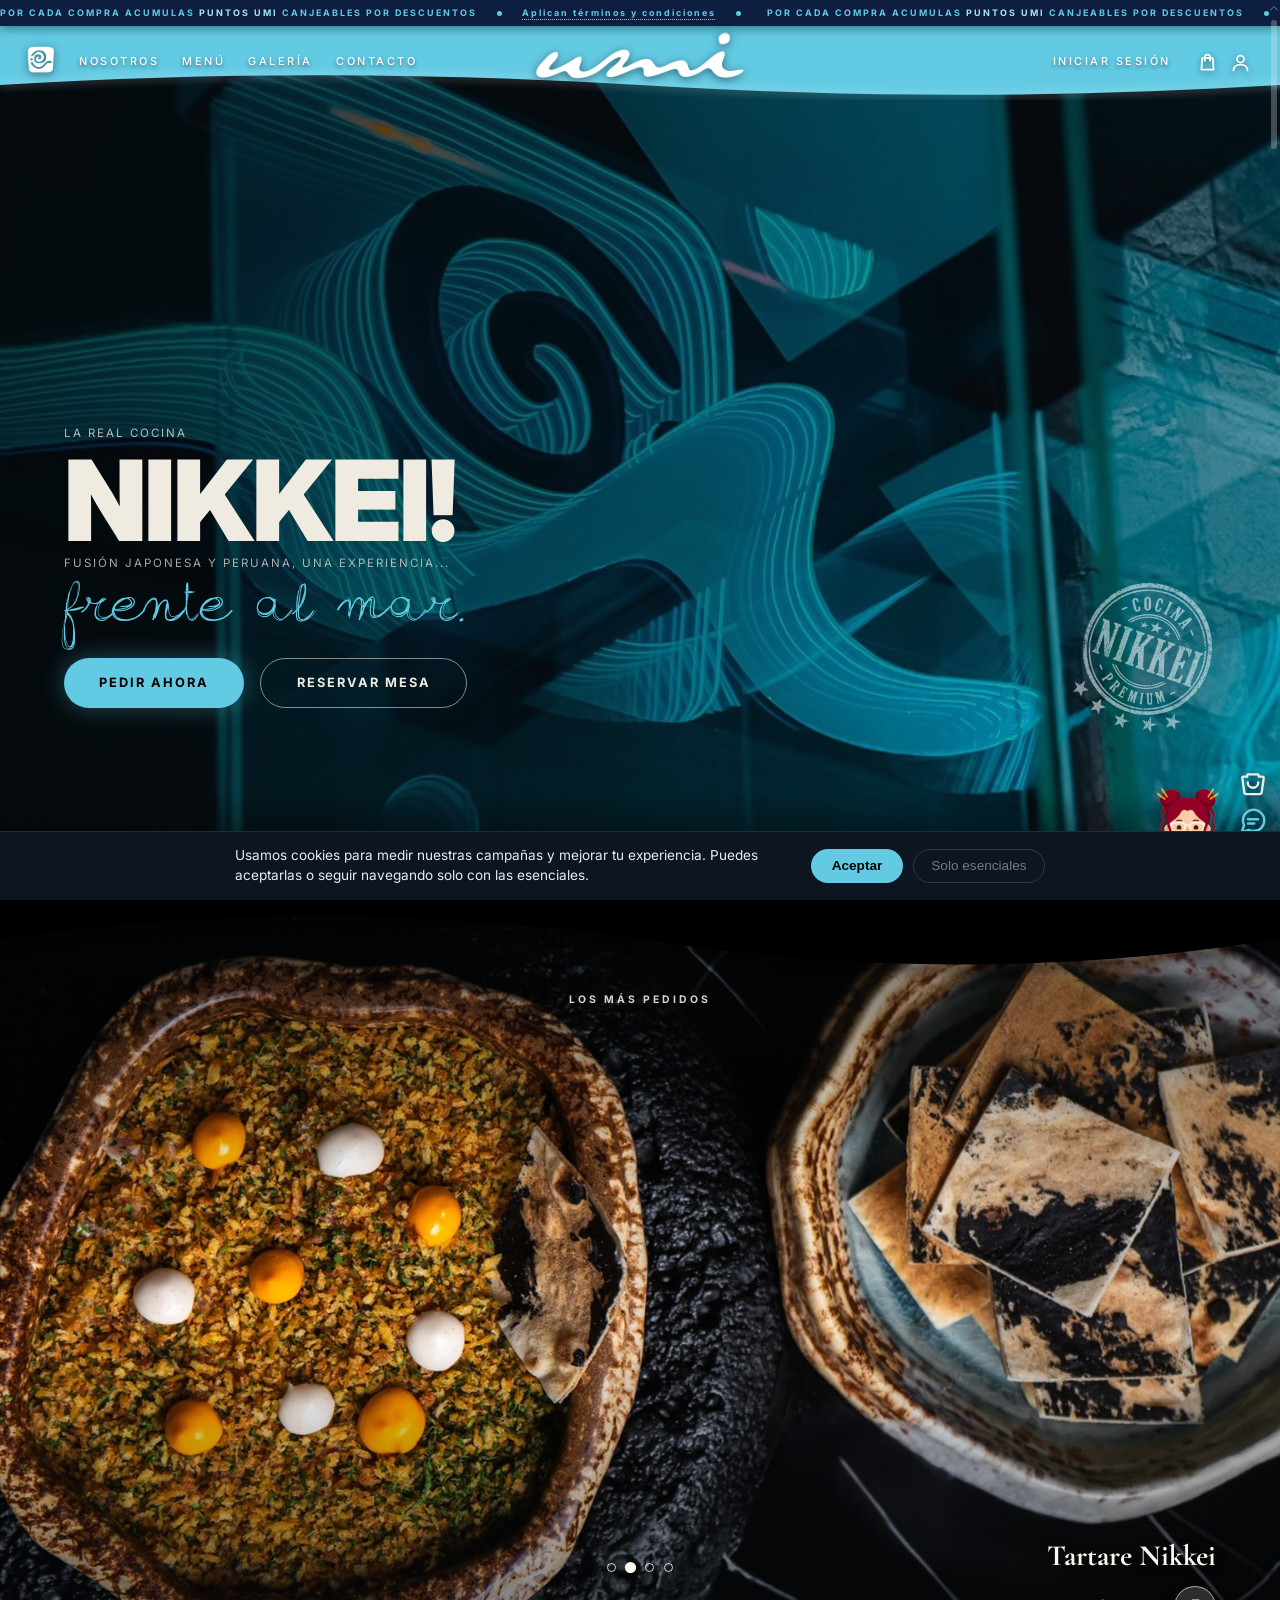
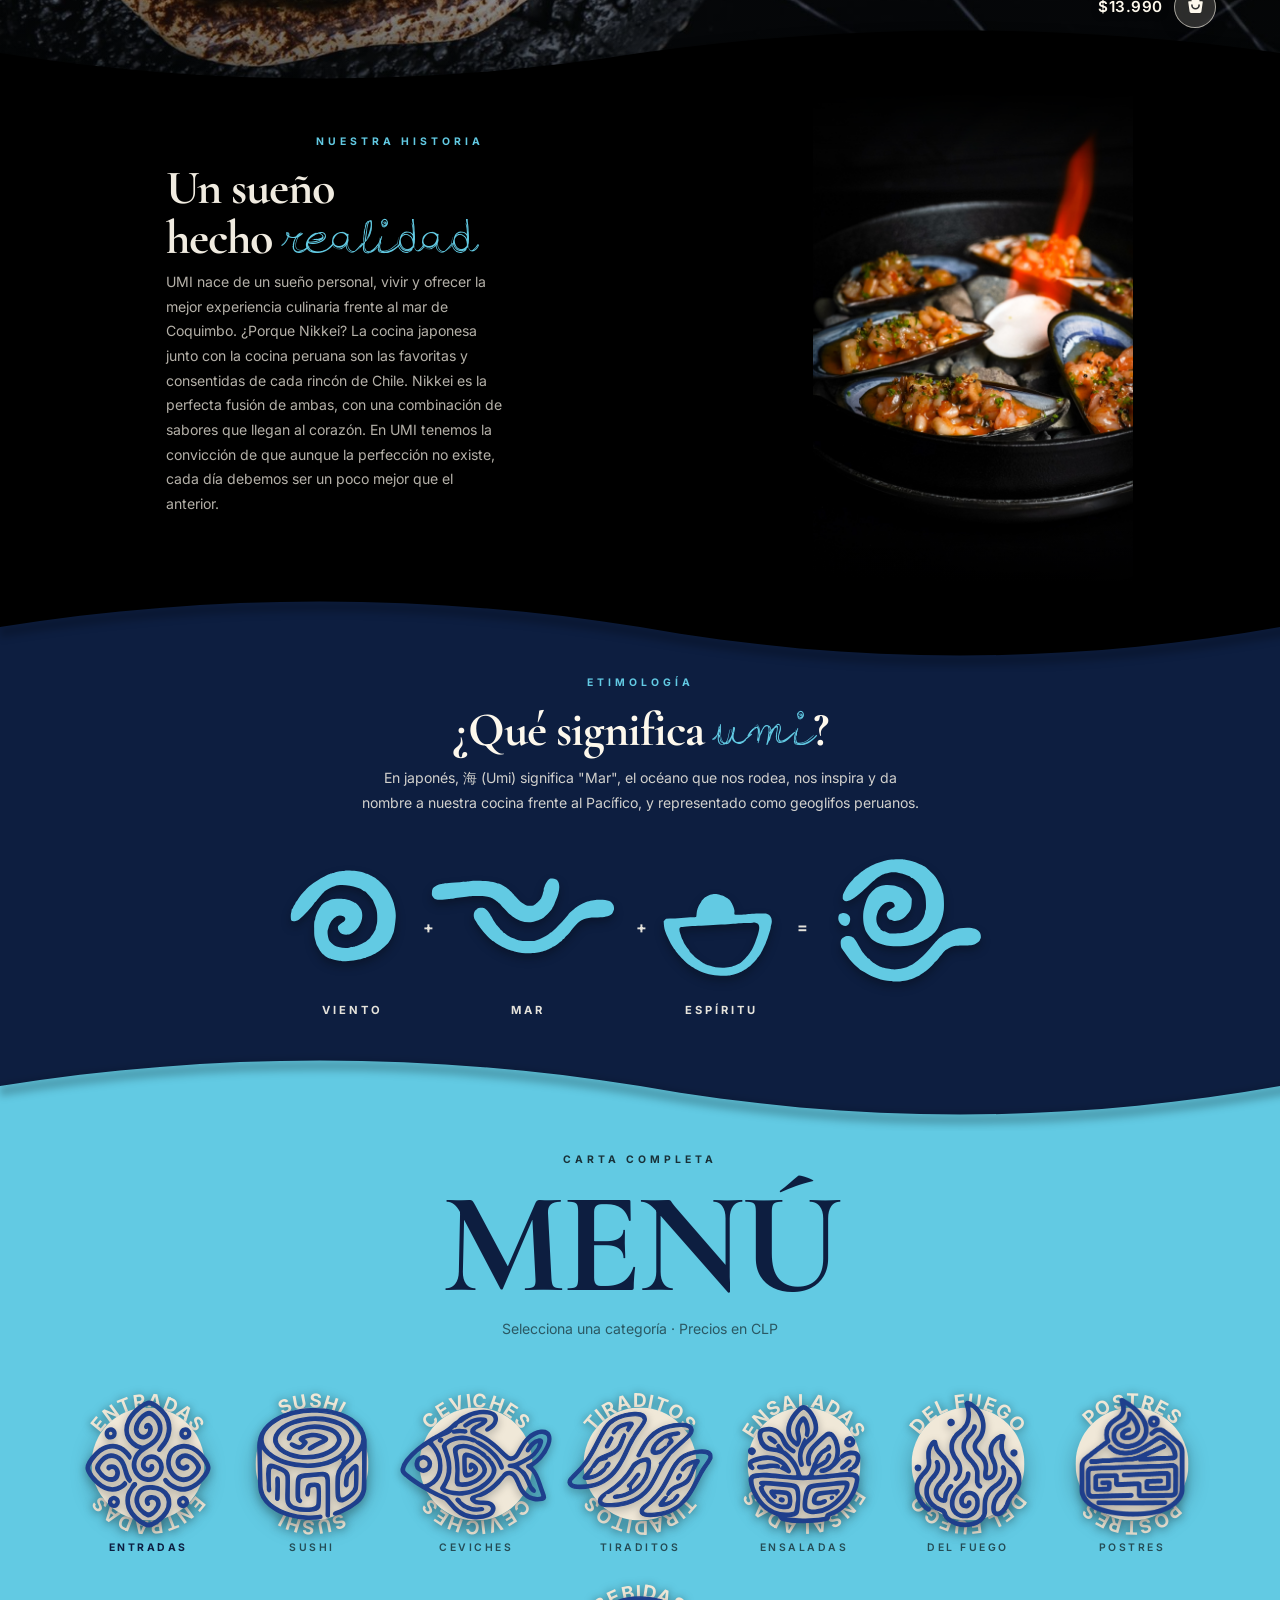
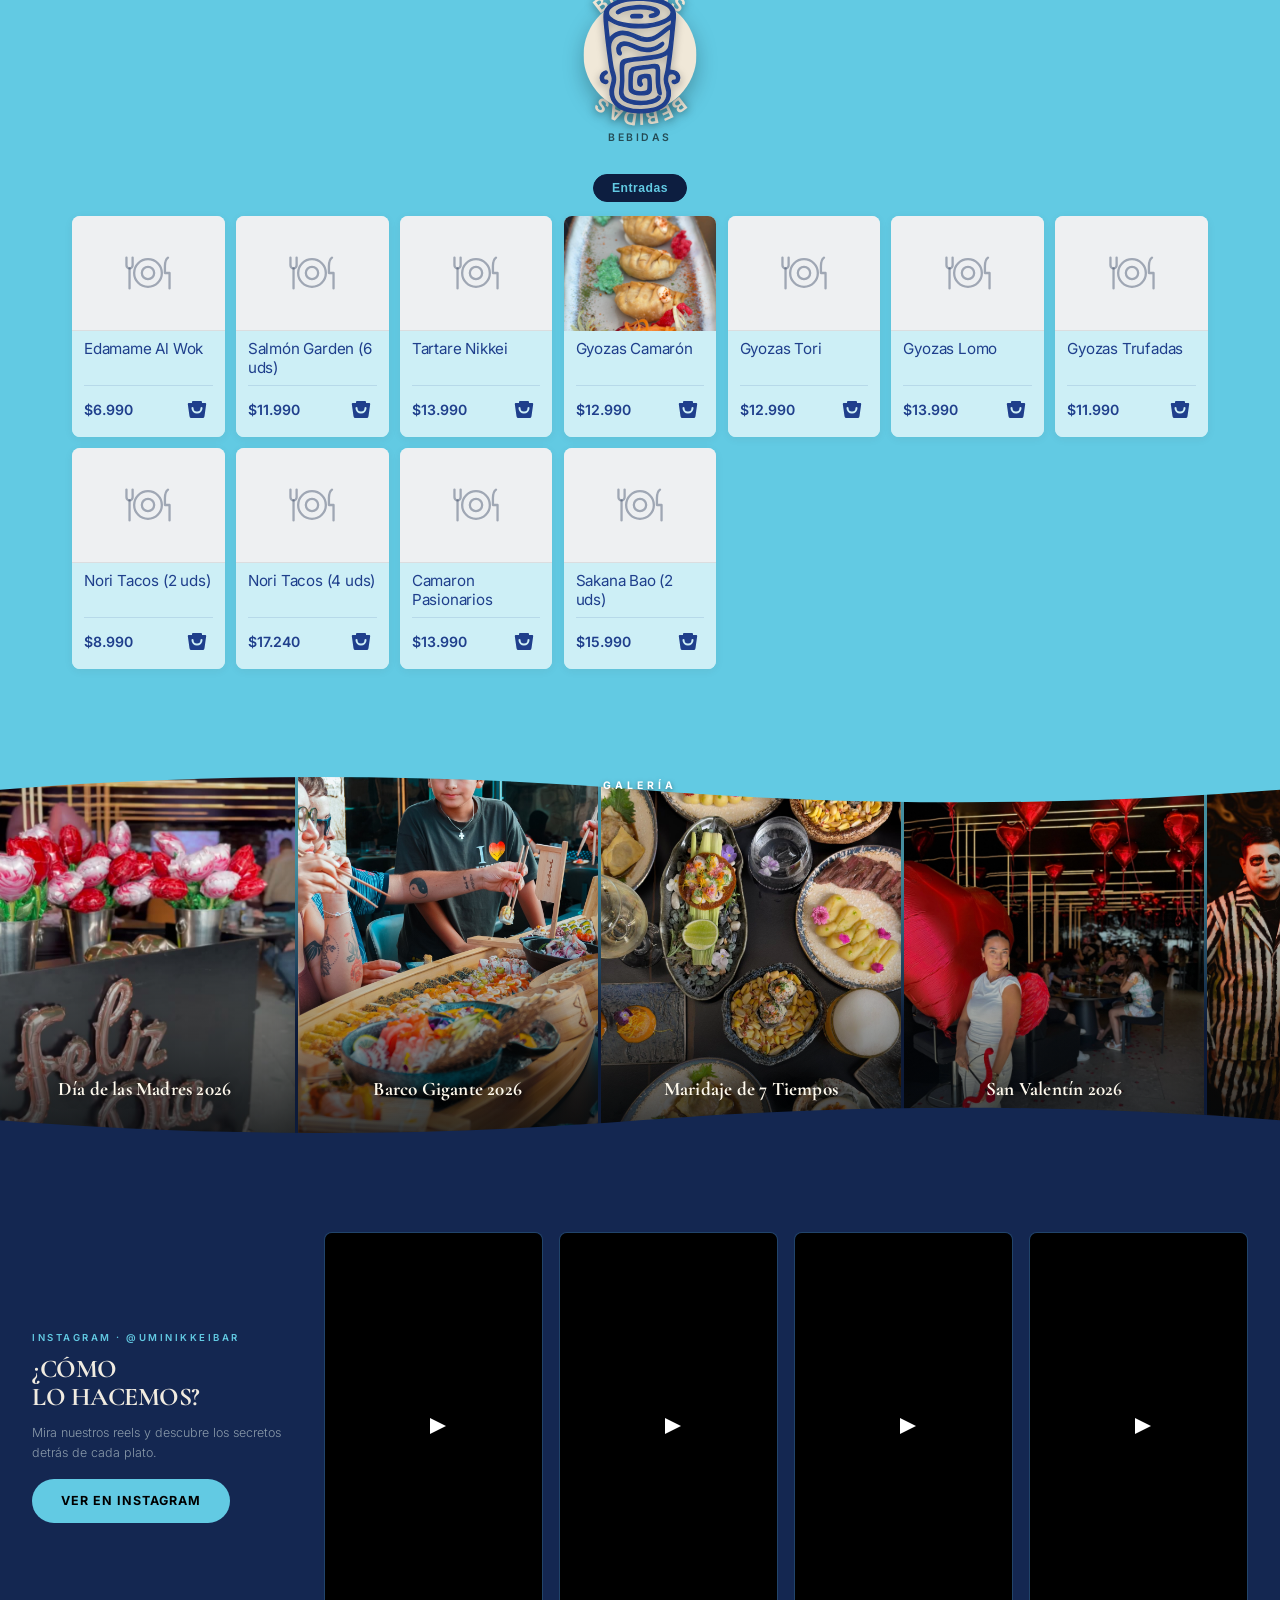
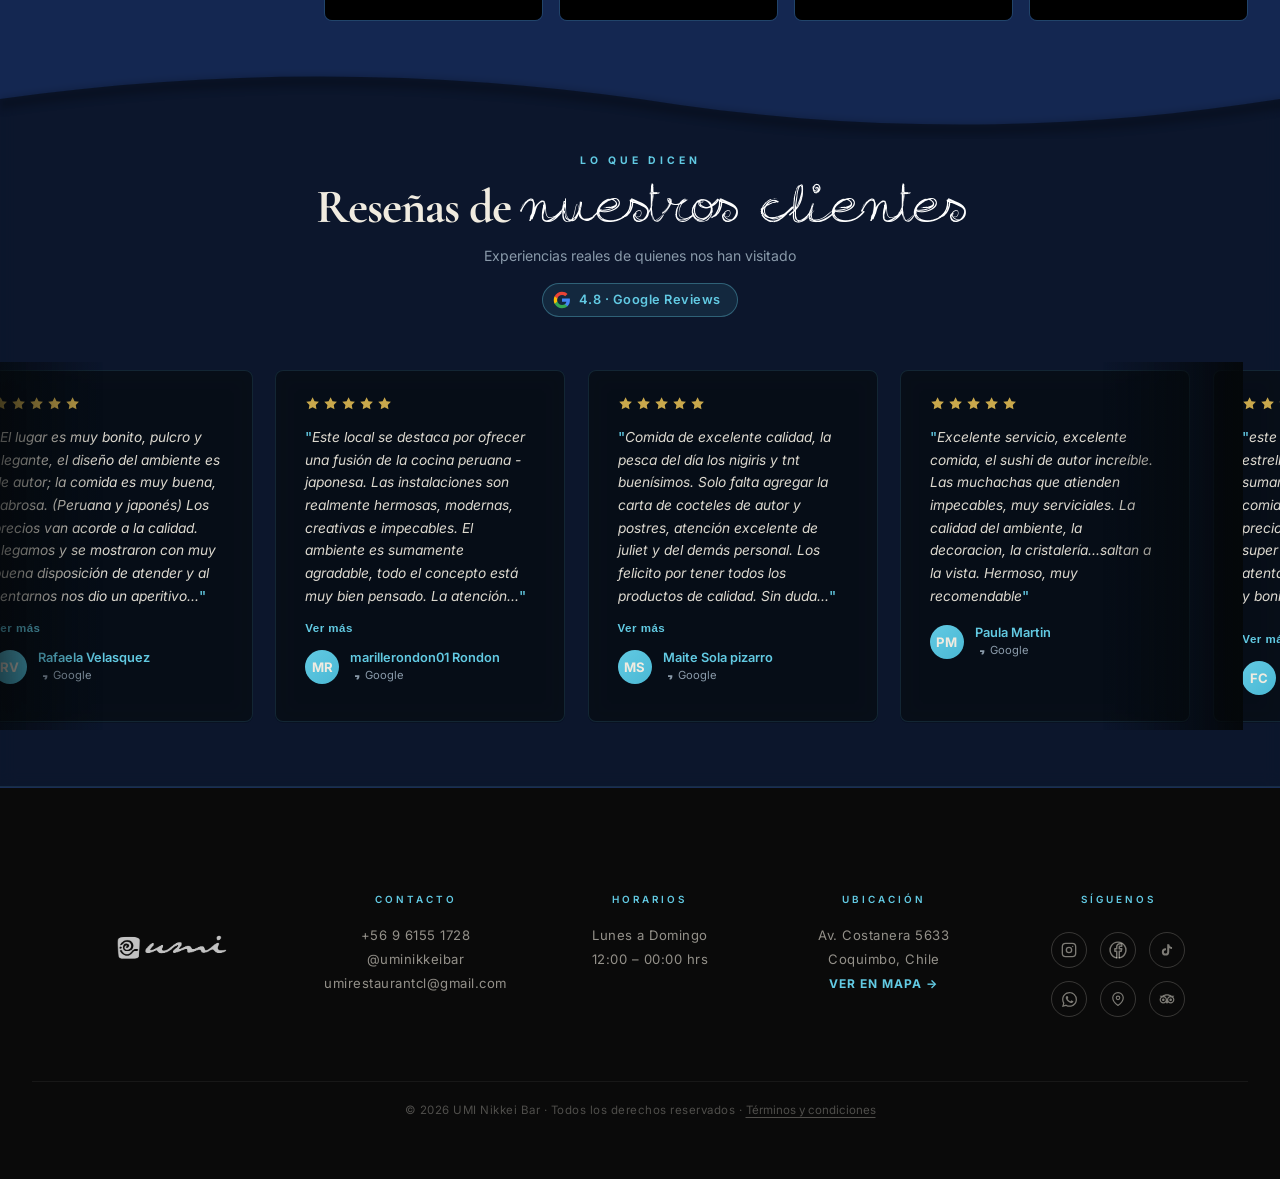
==== commit 7586cc1f: "Fase 2 marketing: feed de catalogo Meta + deep links de producto - api/catalog-feed.js: genera el CS" ====
--- a/index.html
+++ b/index.html
@@ -1252,7 +1252,7 @@
 </script>
 
 <script src="https://sdk.mercadopago.com/js/v2"></script>
-<script src="script.js?v=20260722a"></script>
+<script src="script.js?v=20260722b"></script>
 <script src="chat.js?v=20260710a"></script>
 <script type="module" src="auth.js?v=20260722a"></script>
 </body>
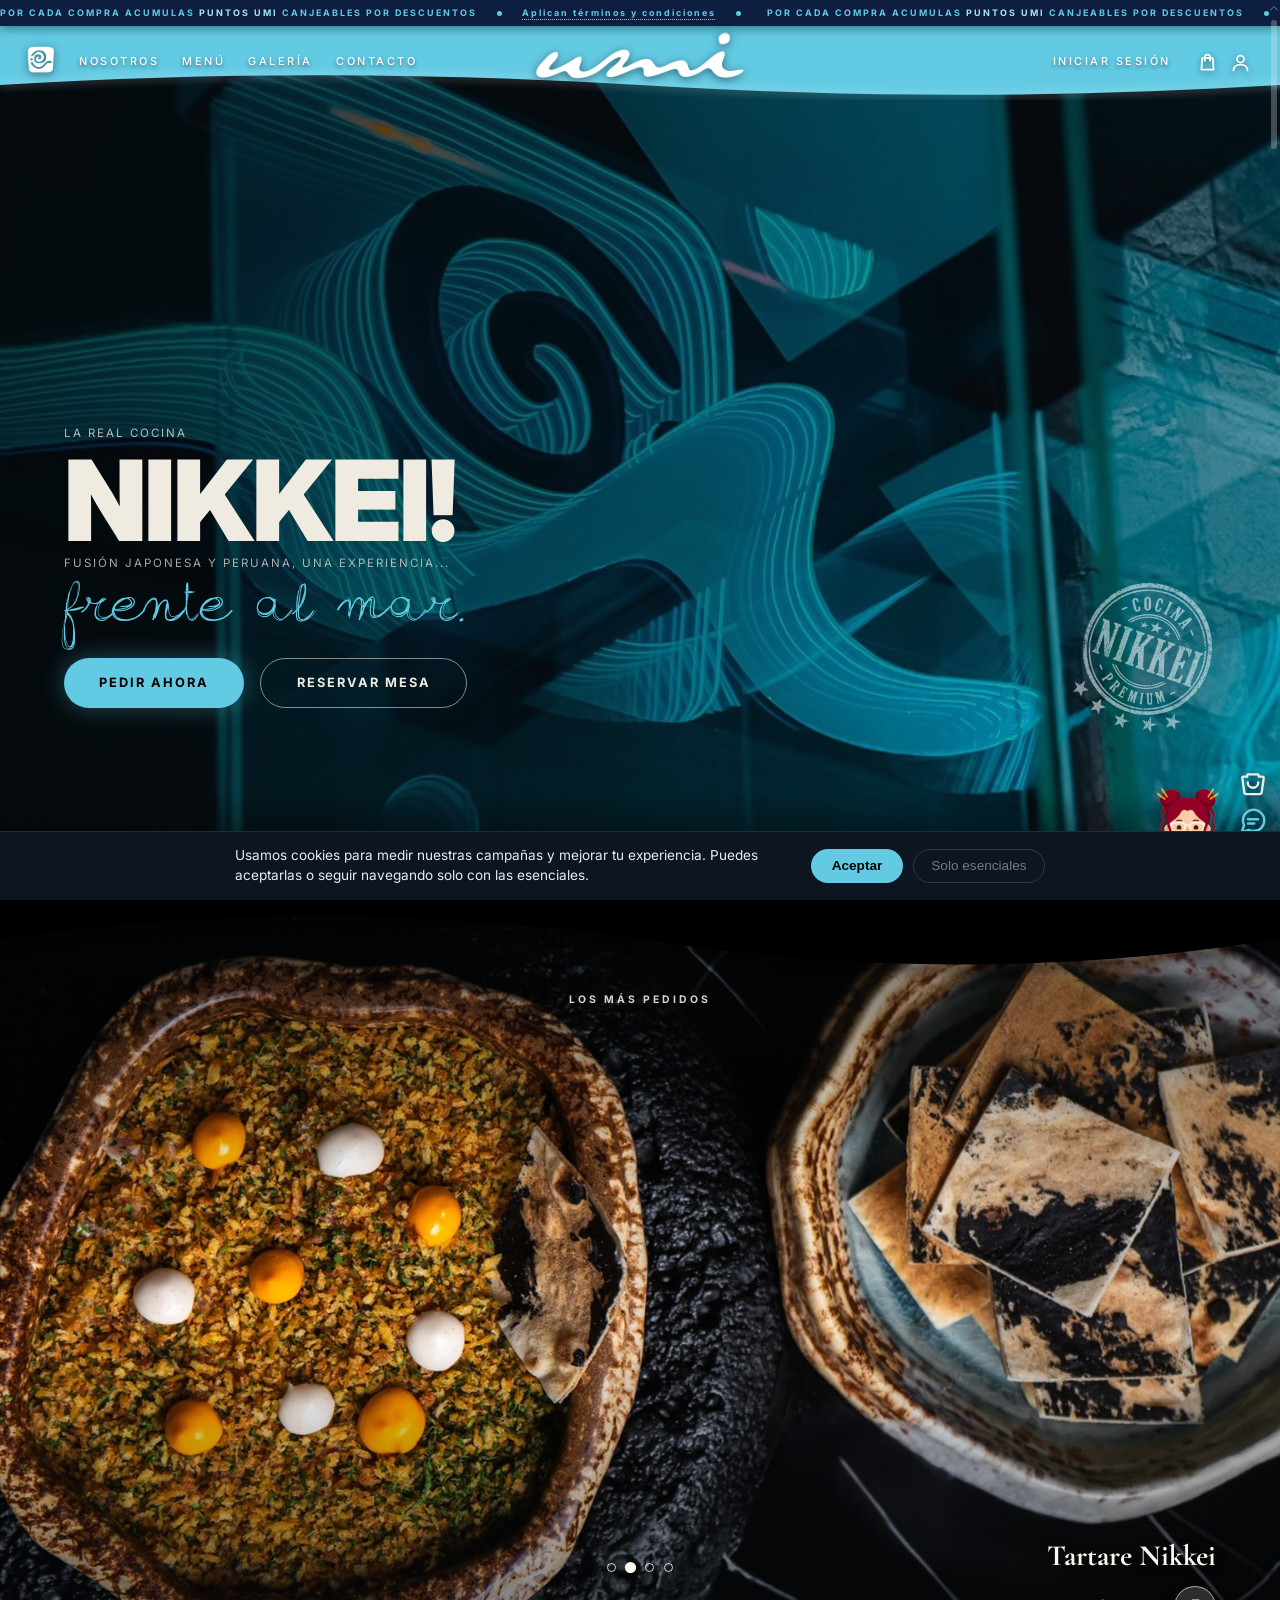
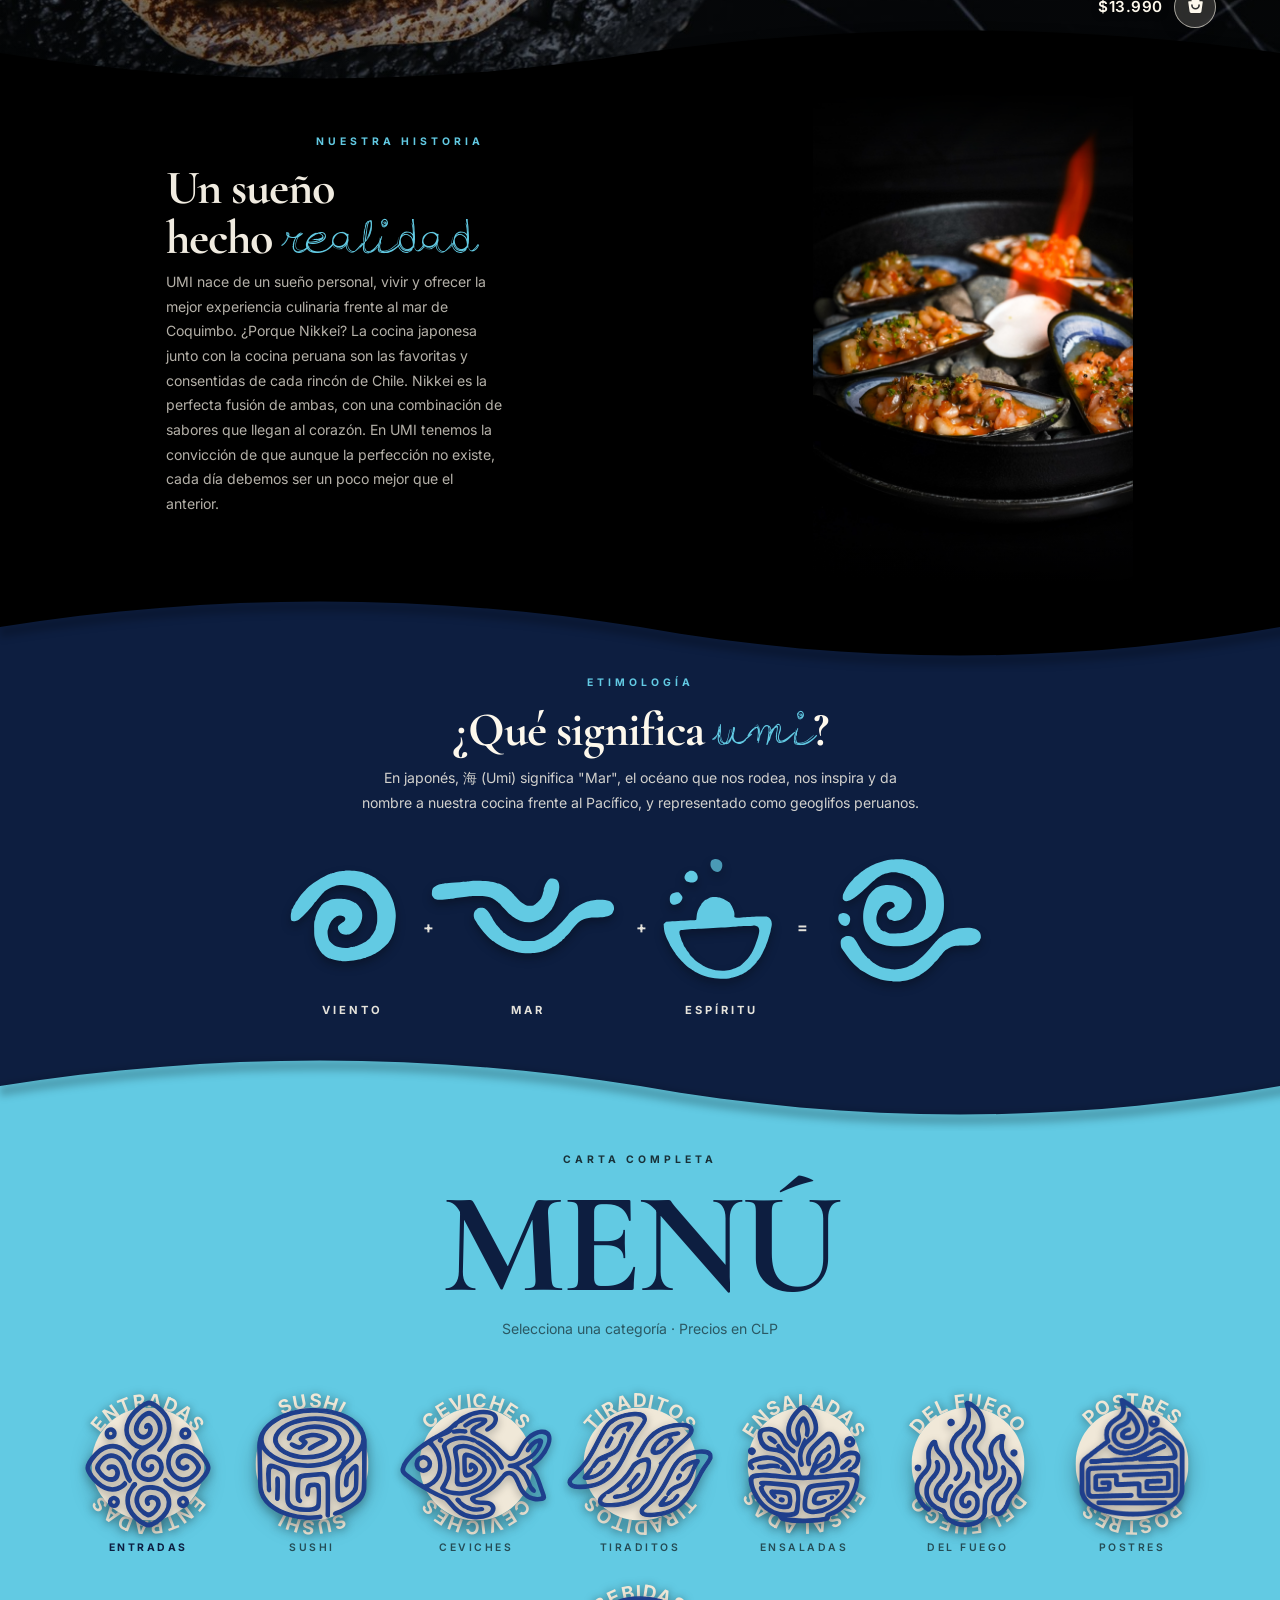
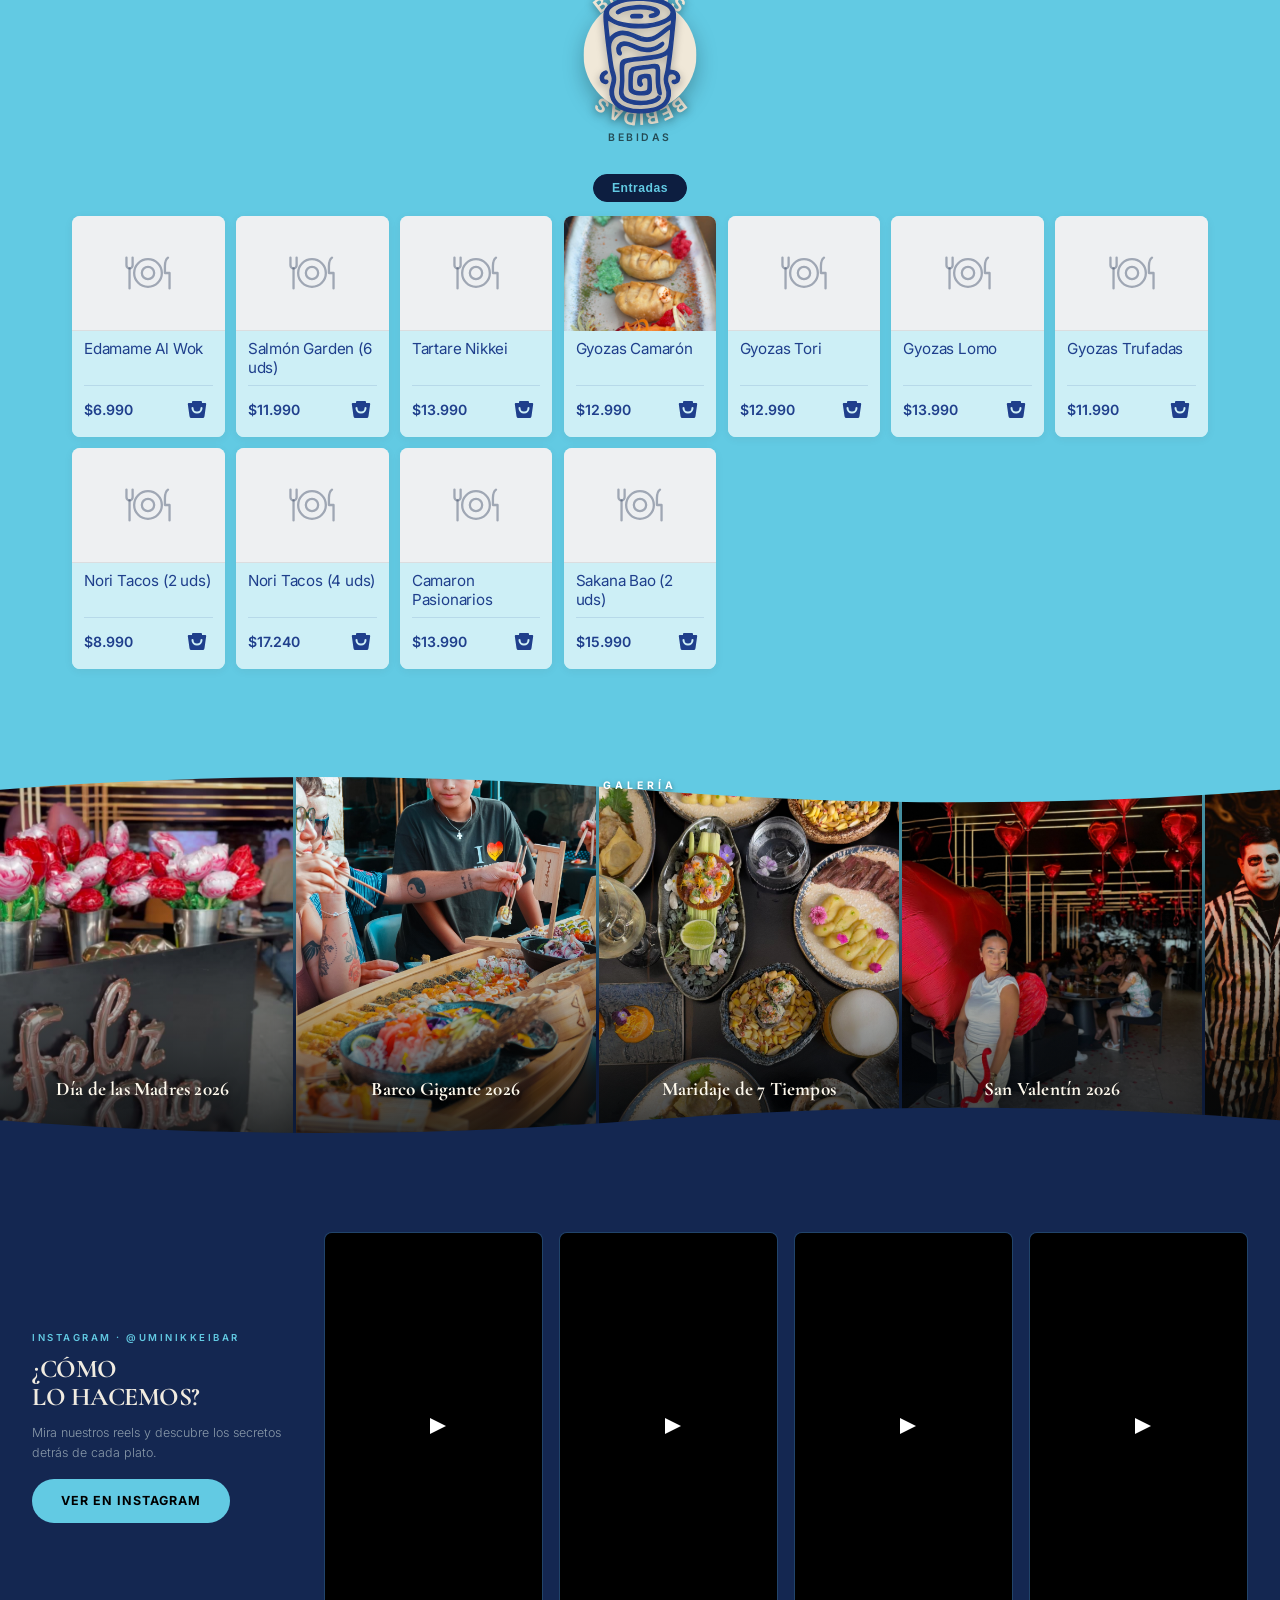
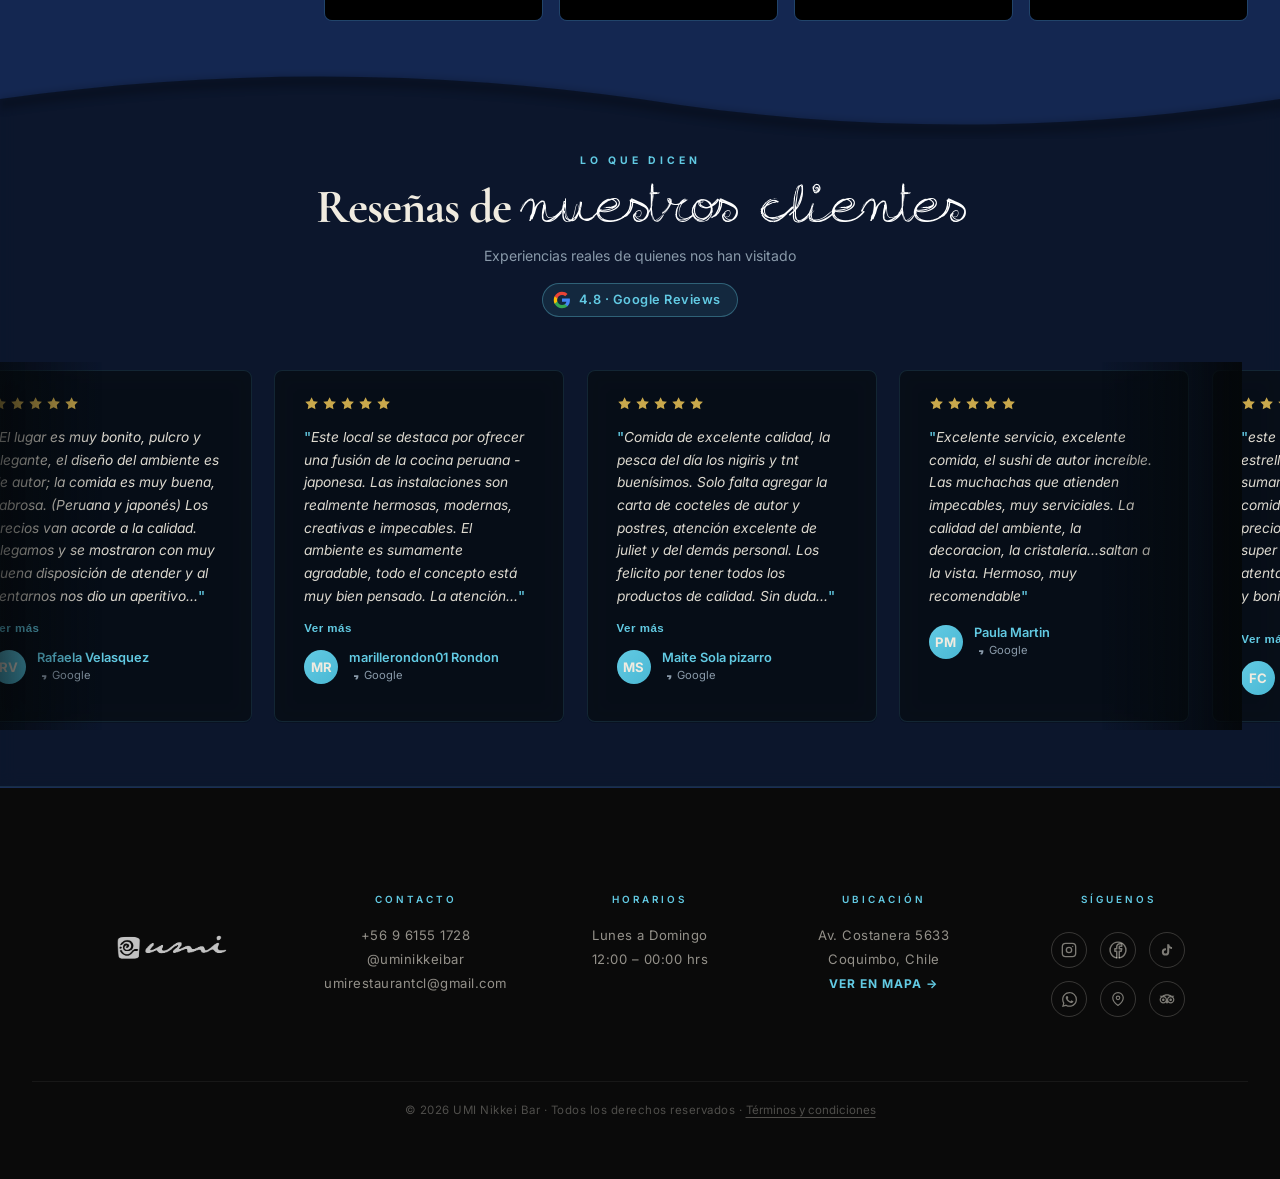
==== commit b49a9756: "Meta: metaetiqueta de verificacion del dominio uminikkeibar.cl Co-Authored-By: Claude Fable 5 <norep" ====
--- a/index.html
+++ b/index.html
@@ -52,6 +52,7 @@
 }
 </script>
 <link rel="icon" type="image/png" sizes="256x256" href="favicon.png"/>
+<meta name="facebook-domain-verification" content="87xa1dapkfplhqtkwxv8j56d4xjd4r"/>
 <link rel="shortcut icon" type="image/png" href="favicon.png"/>
 <link rel="apple-touch-icon" href="favicon.png"/>
 <link rel="preconnect" href="https://fonts.googleapis.com"/>
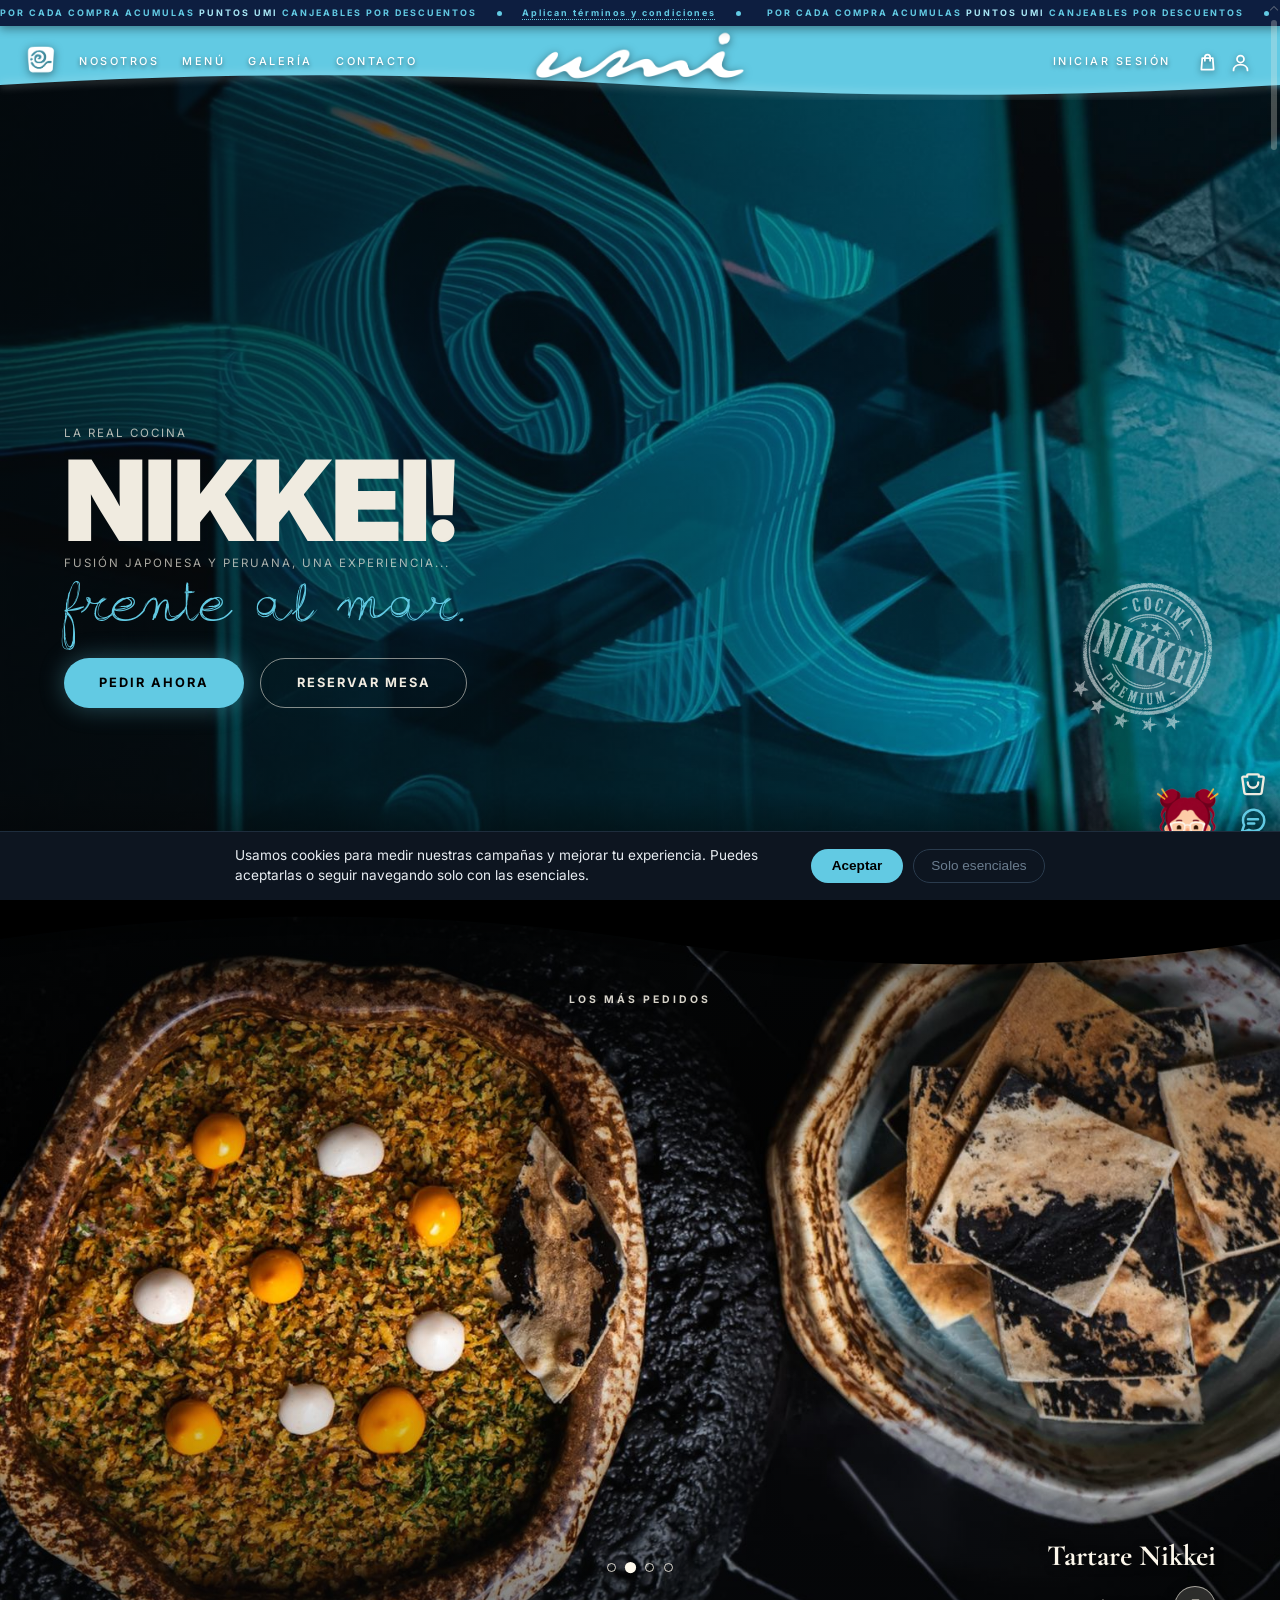
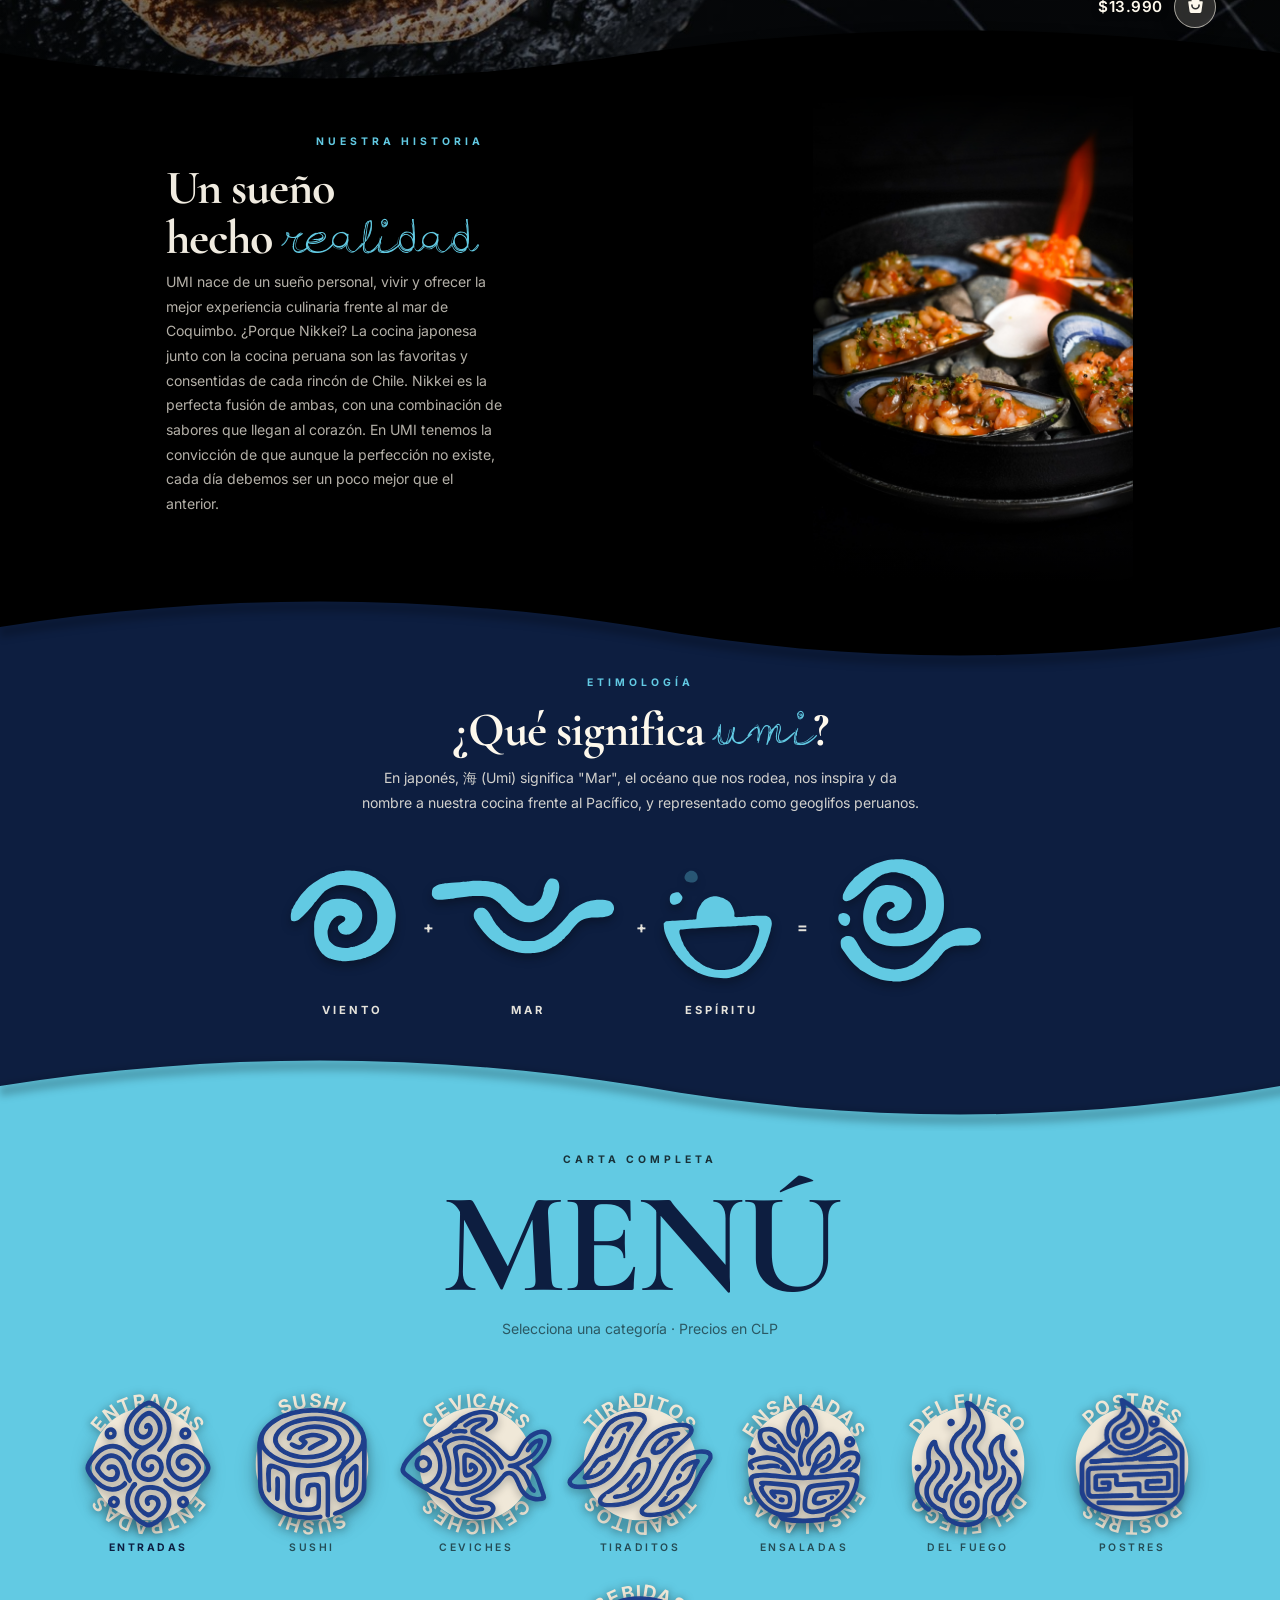
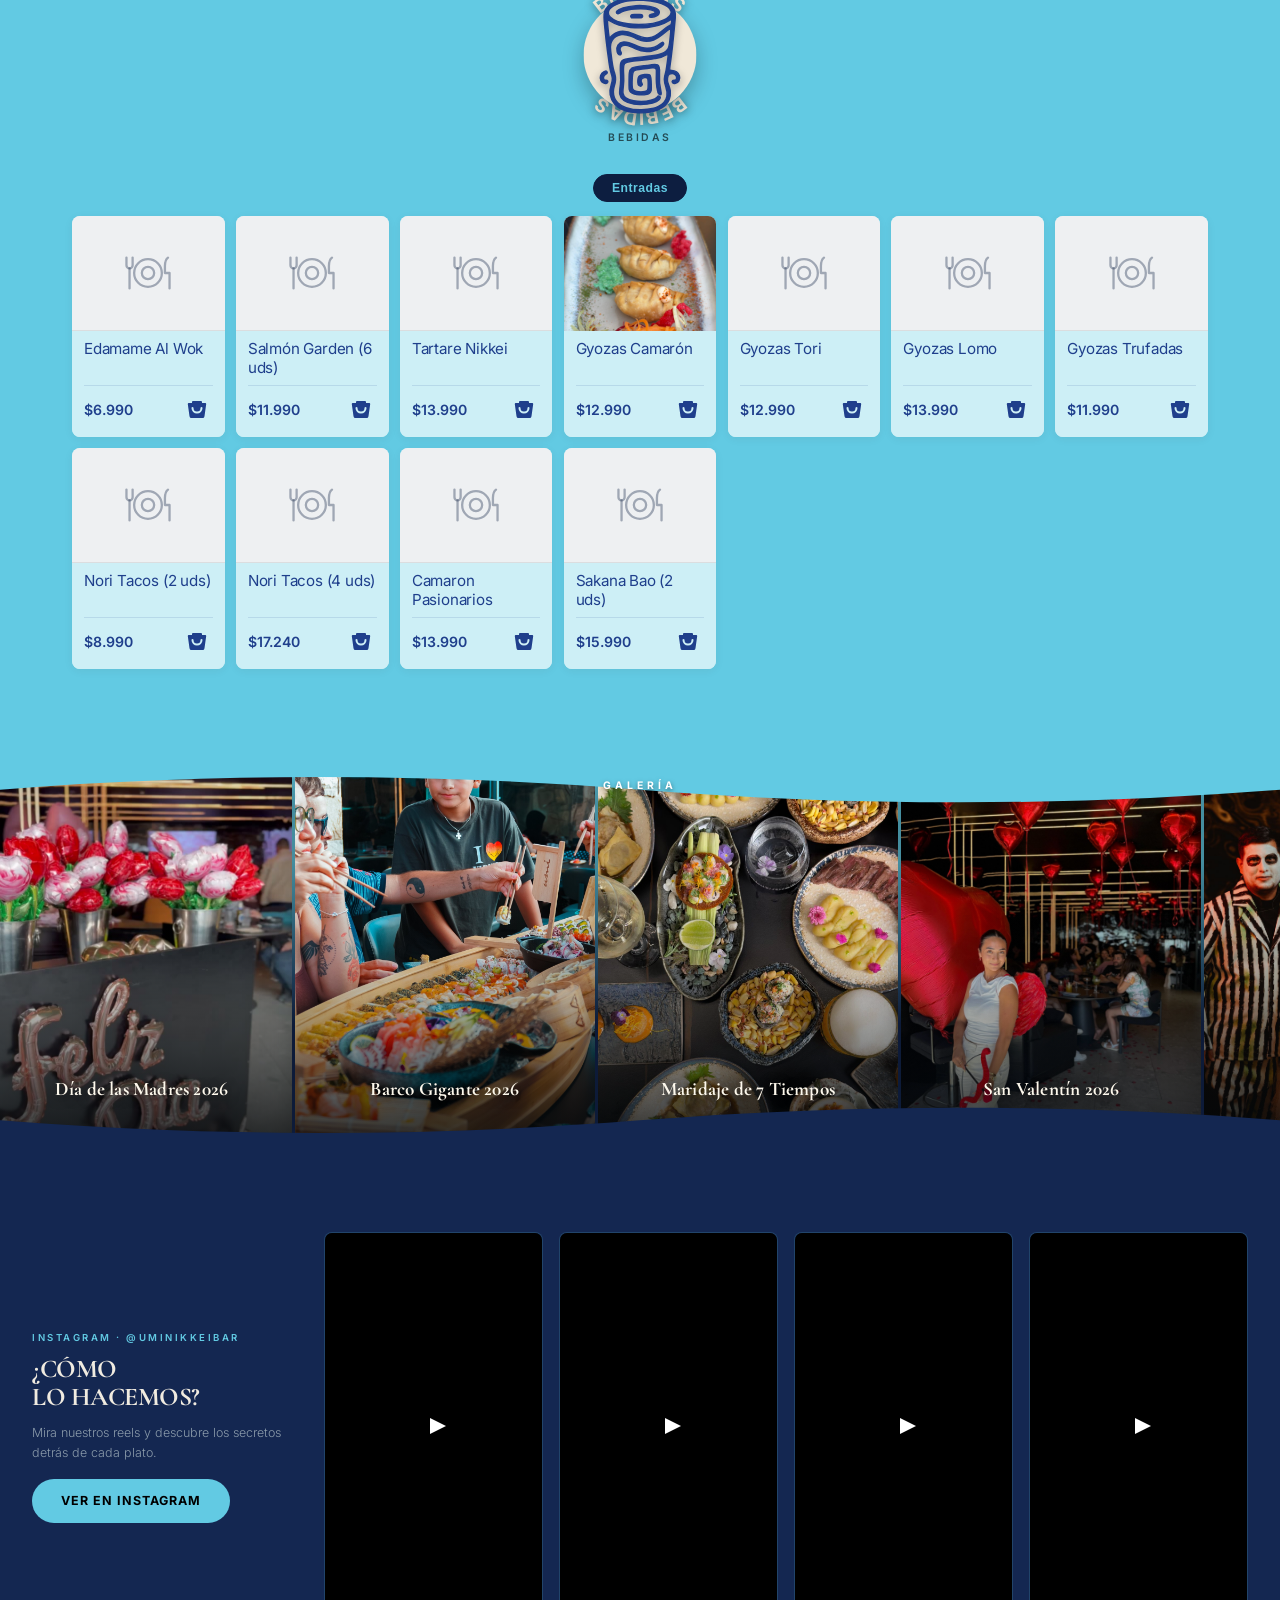
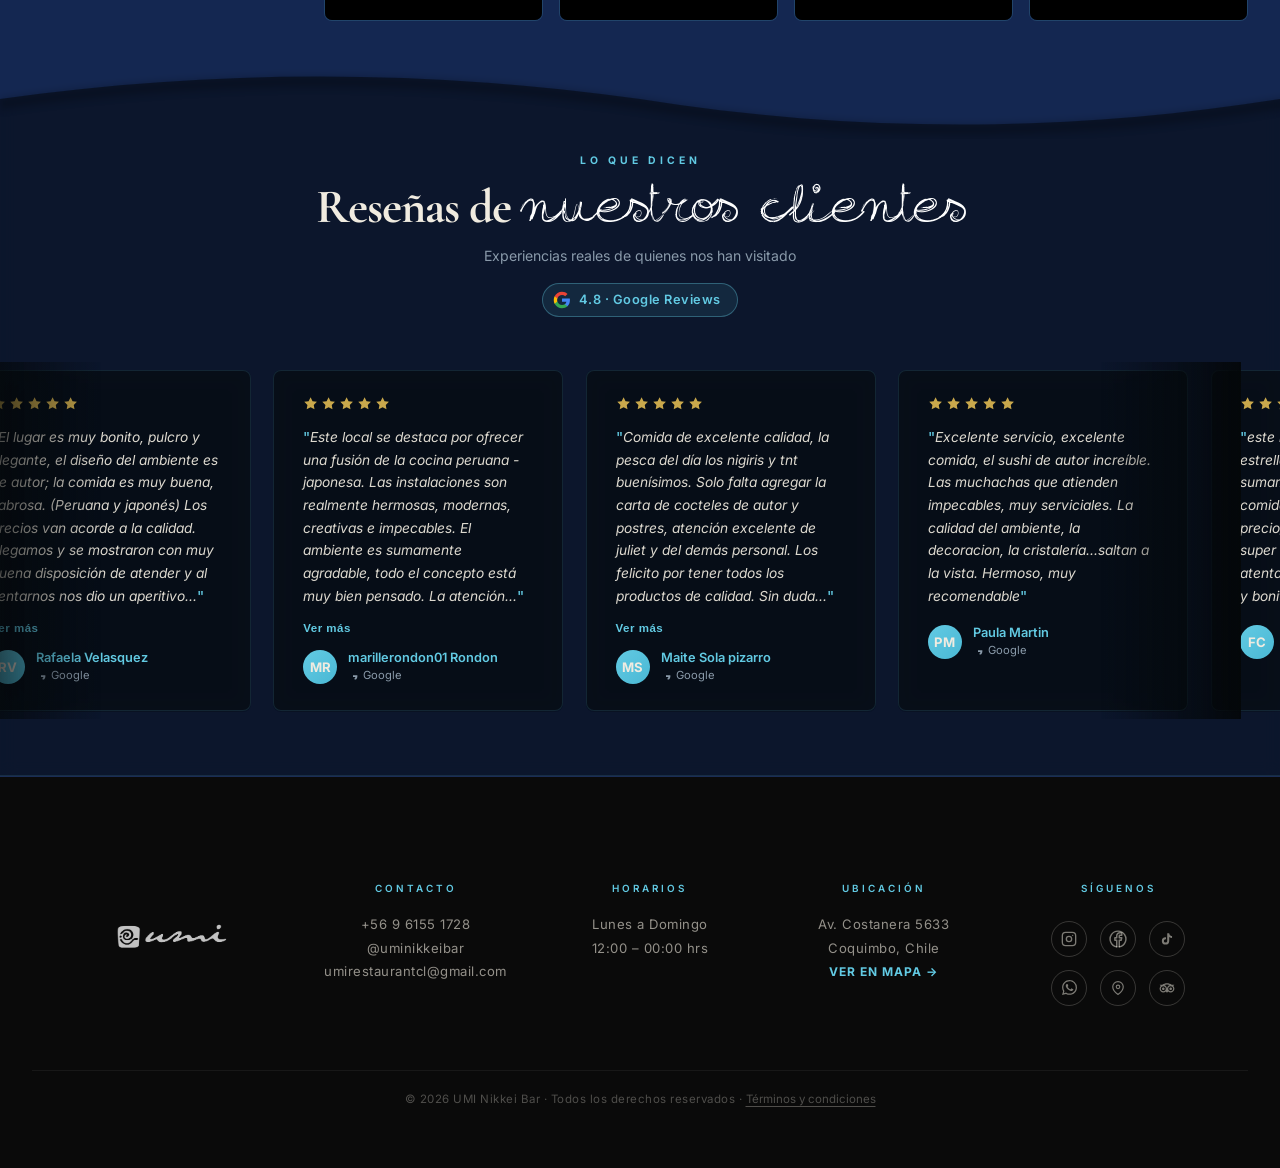
==== commit ef76aeb2: "Tras registrarse: boton 'Ir al menu' y flecha flotante lleva al menu - El panel de cuenta activa ya " ====
--- a/index.html
+++ b/index.html
@@ -1164,9 +1164,9 @@
 </button>
 
 <!-- Botón volver al inicio (centro inferior) -->
-<button id="backToTop" class="back-to-top" onclick="scrollToTop()" aria-label="Volver al inicio">
+<button id="backToTop" class="back-to-top" onclick="scrollToTop()" aria-label="Volver al menú">
   <svg viewBox="0 0 24 24" fill="none" stroke="currentColor" stroke-width="2.2" stroke-linecap="round" stroke-linejoin="round"><path d="M12 19V5"/><path d="M5 12l7-7 7 7"/></svg>
-  <span class="btt-tip">Volver al inicio</span>
+  <span class="btt-tip">Volver al menú</span>
 </button>
 
 <!-- VENTANA DE PRODUCTO (nombre + descripción) -->
@@ -1226,7 +1226,7 @@
       <h3 id="authDoneTitle">¡Hola!</h3>
       <p class="auth-sub" id="authDoneSub">Tu cuenta UMI está activa.</p>
       <div class="auth-points" id="authPoints">0 puntos UMI</div>
-      <button class="auth-logout" onclick="umiLogout()">Cerrar sesión</button>
+      <button class="auth-submit" onclick="irAlMenu()">Ir al menú</button>
     </div>
   </div>
 </div>
